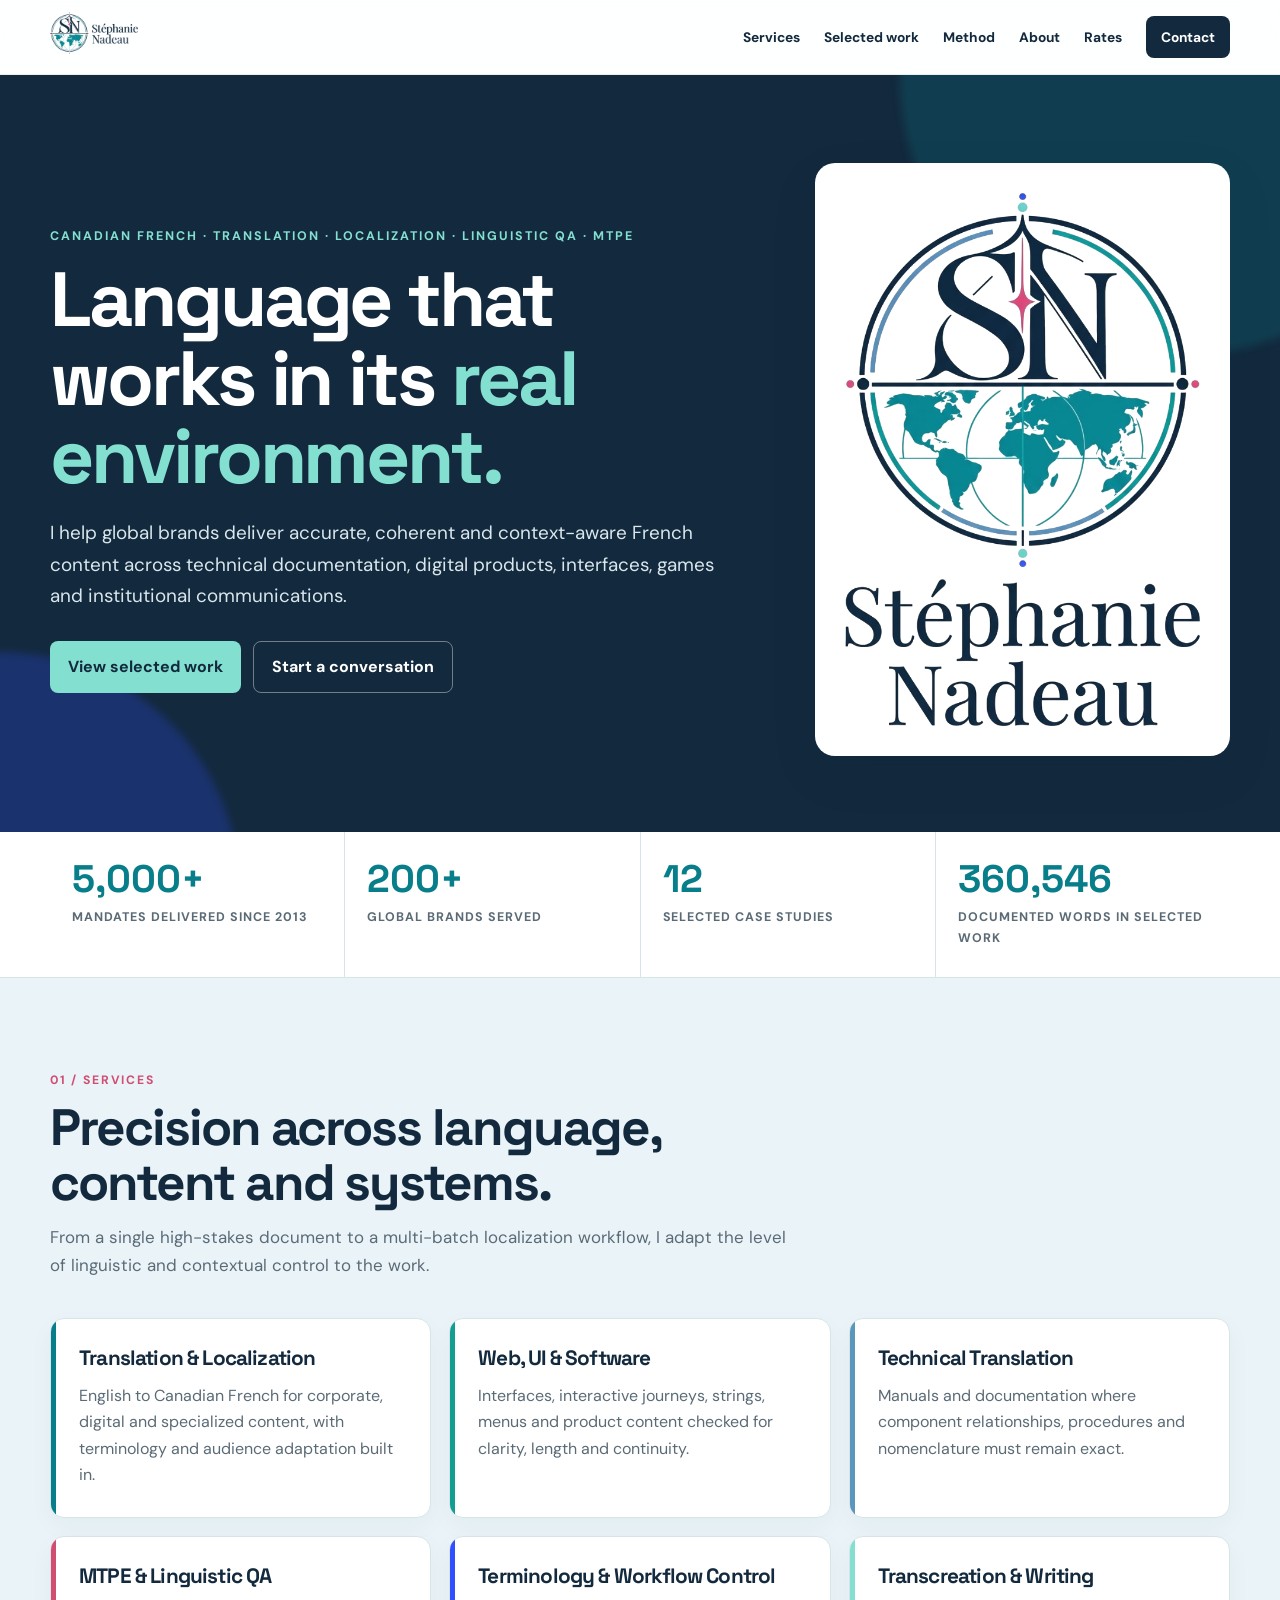
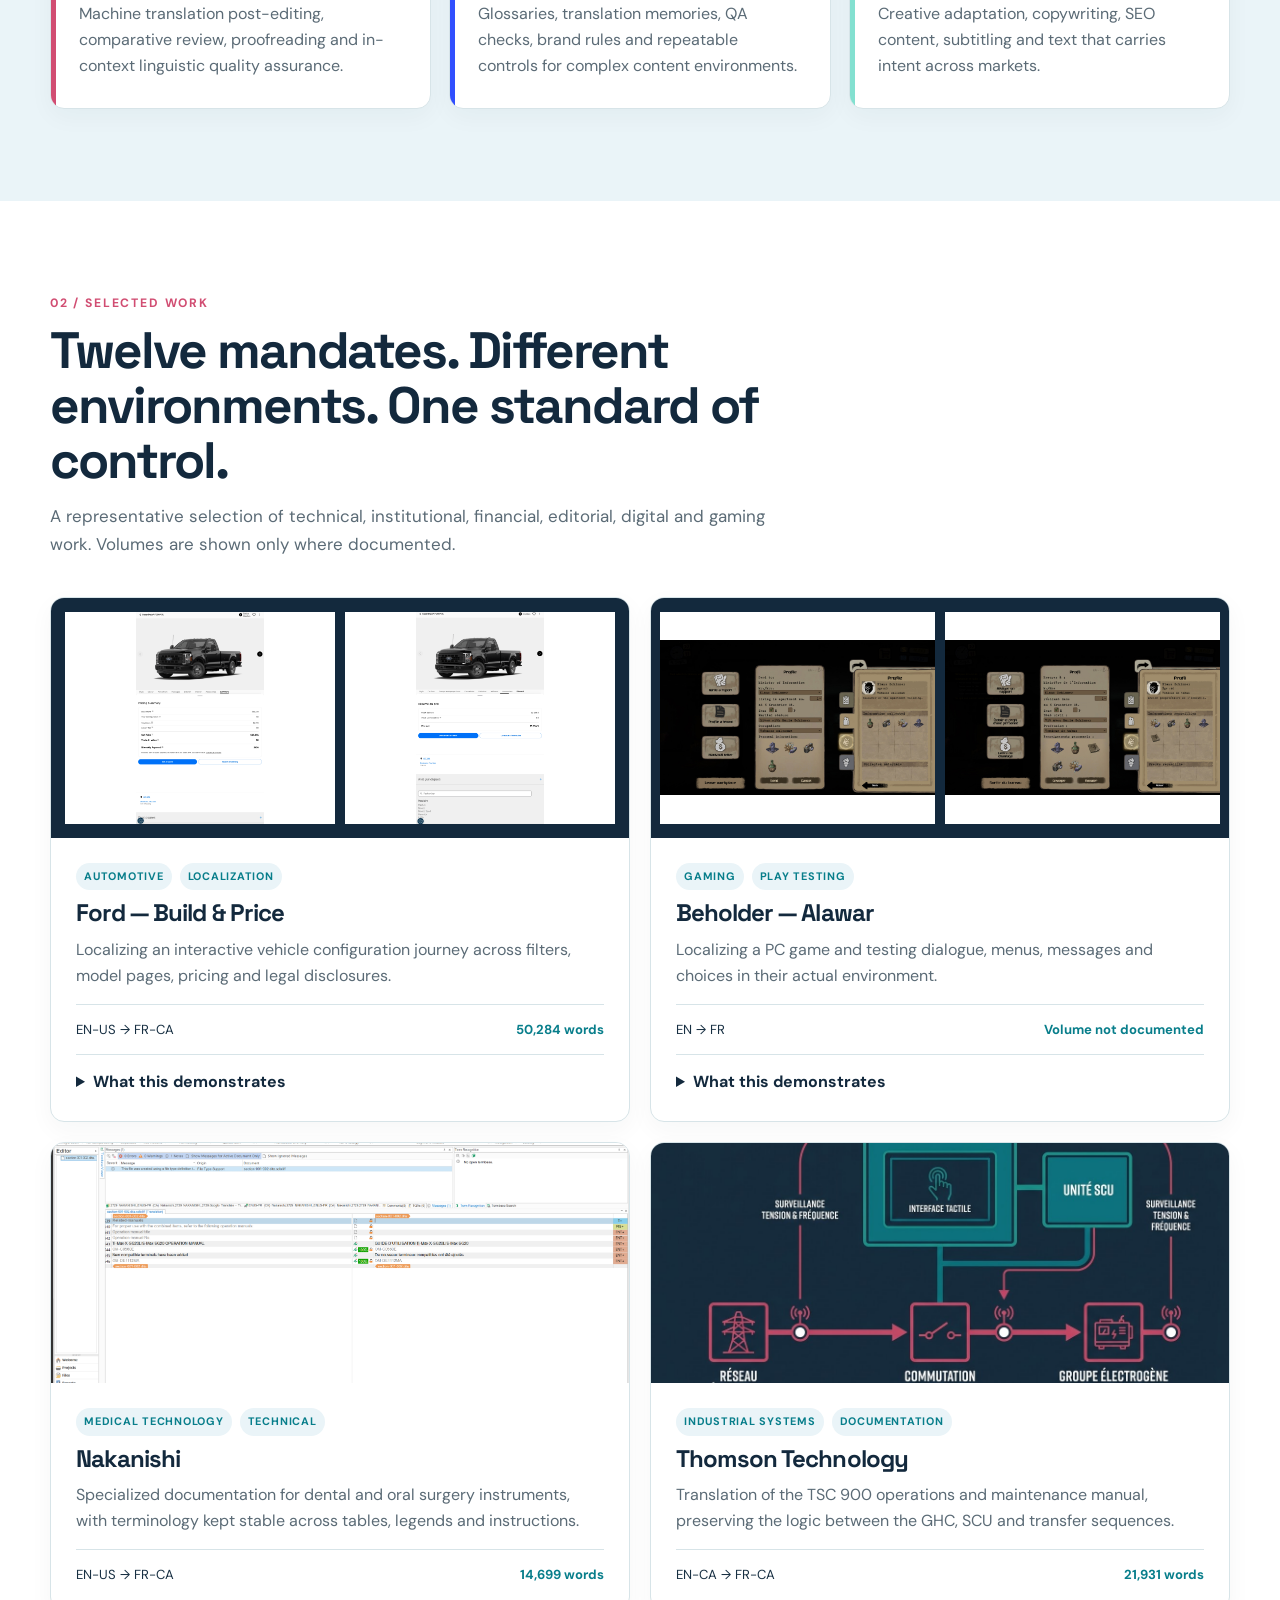
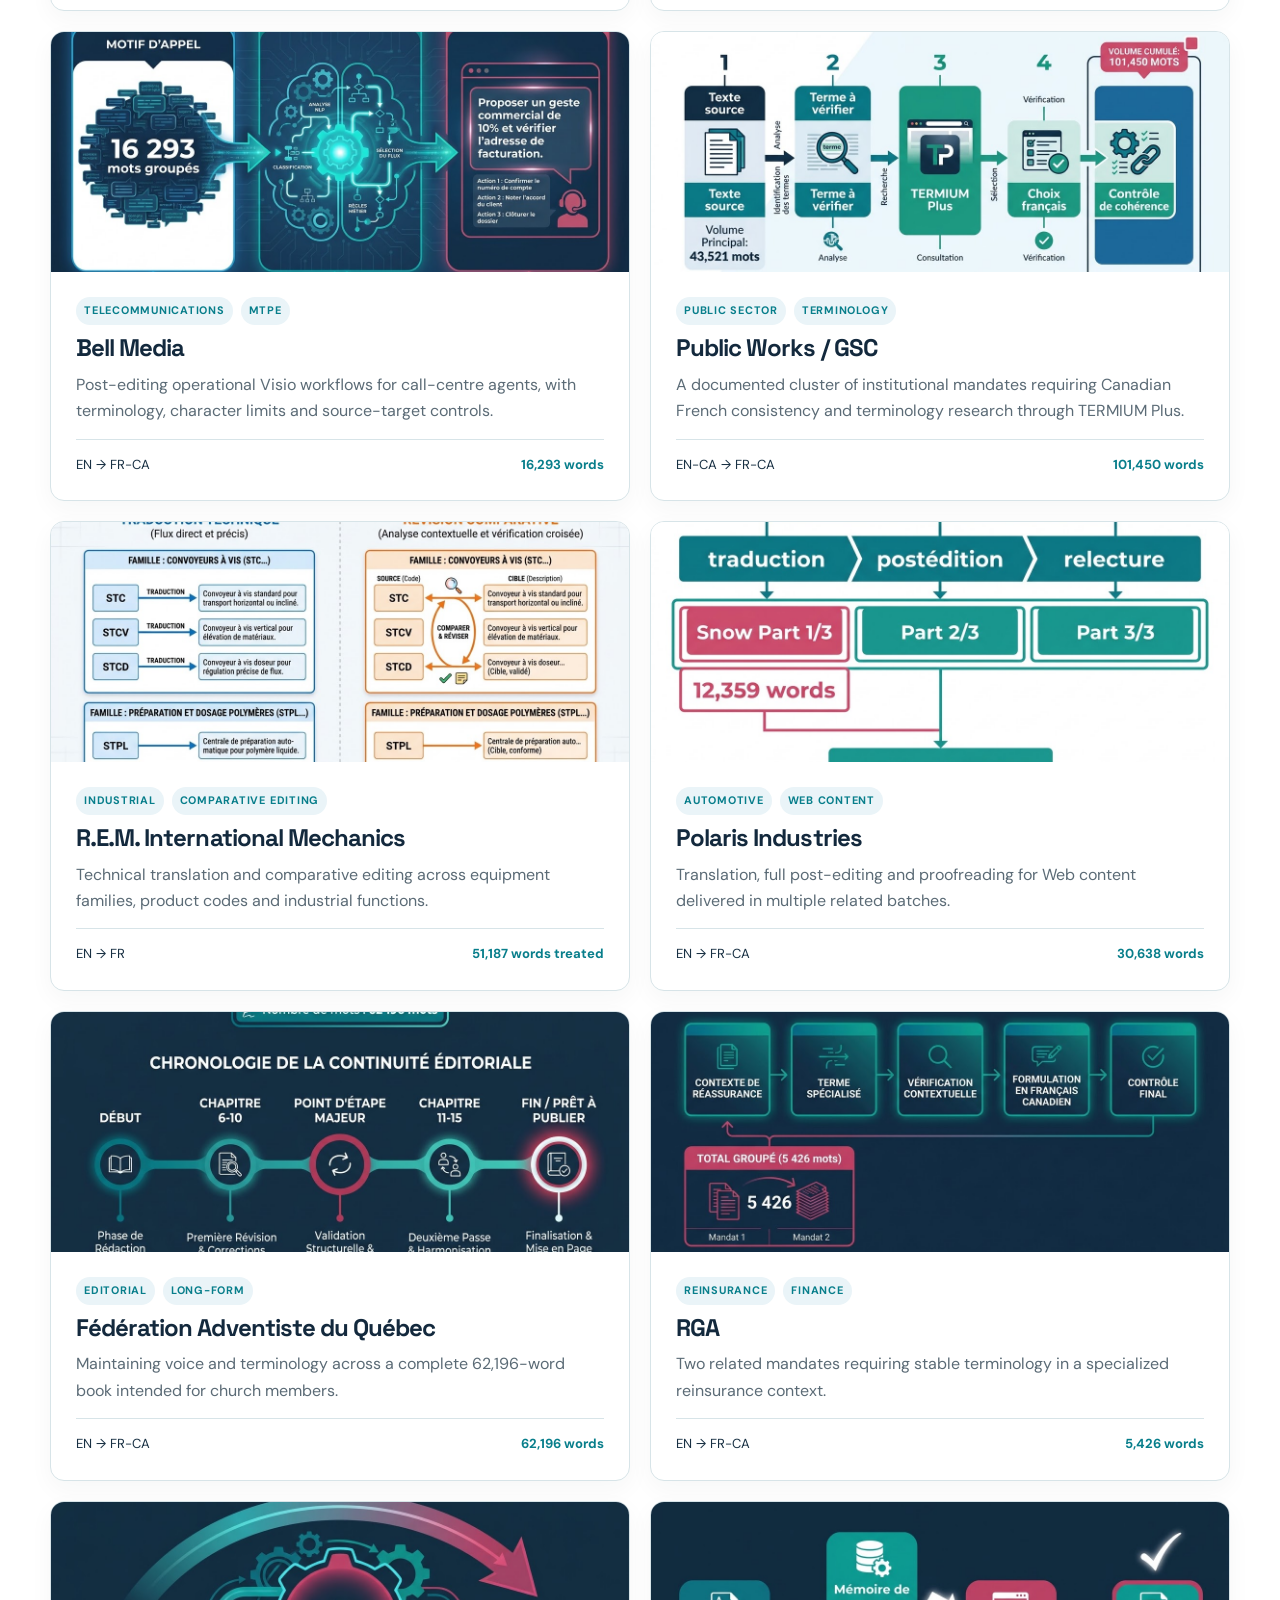
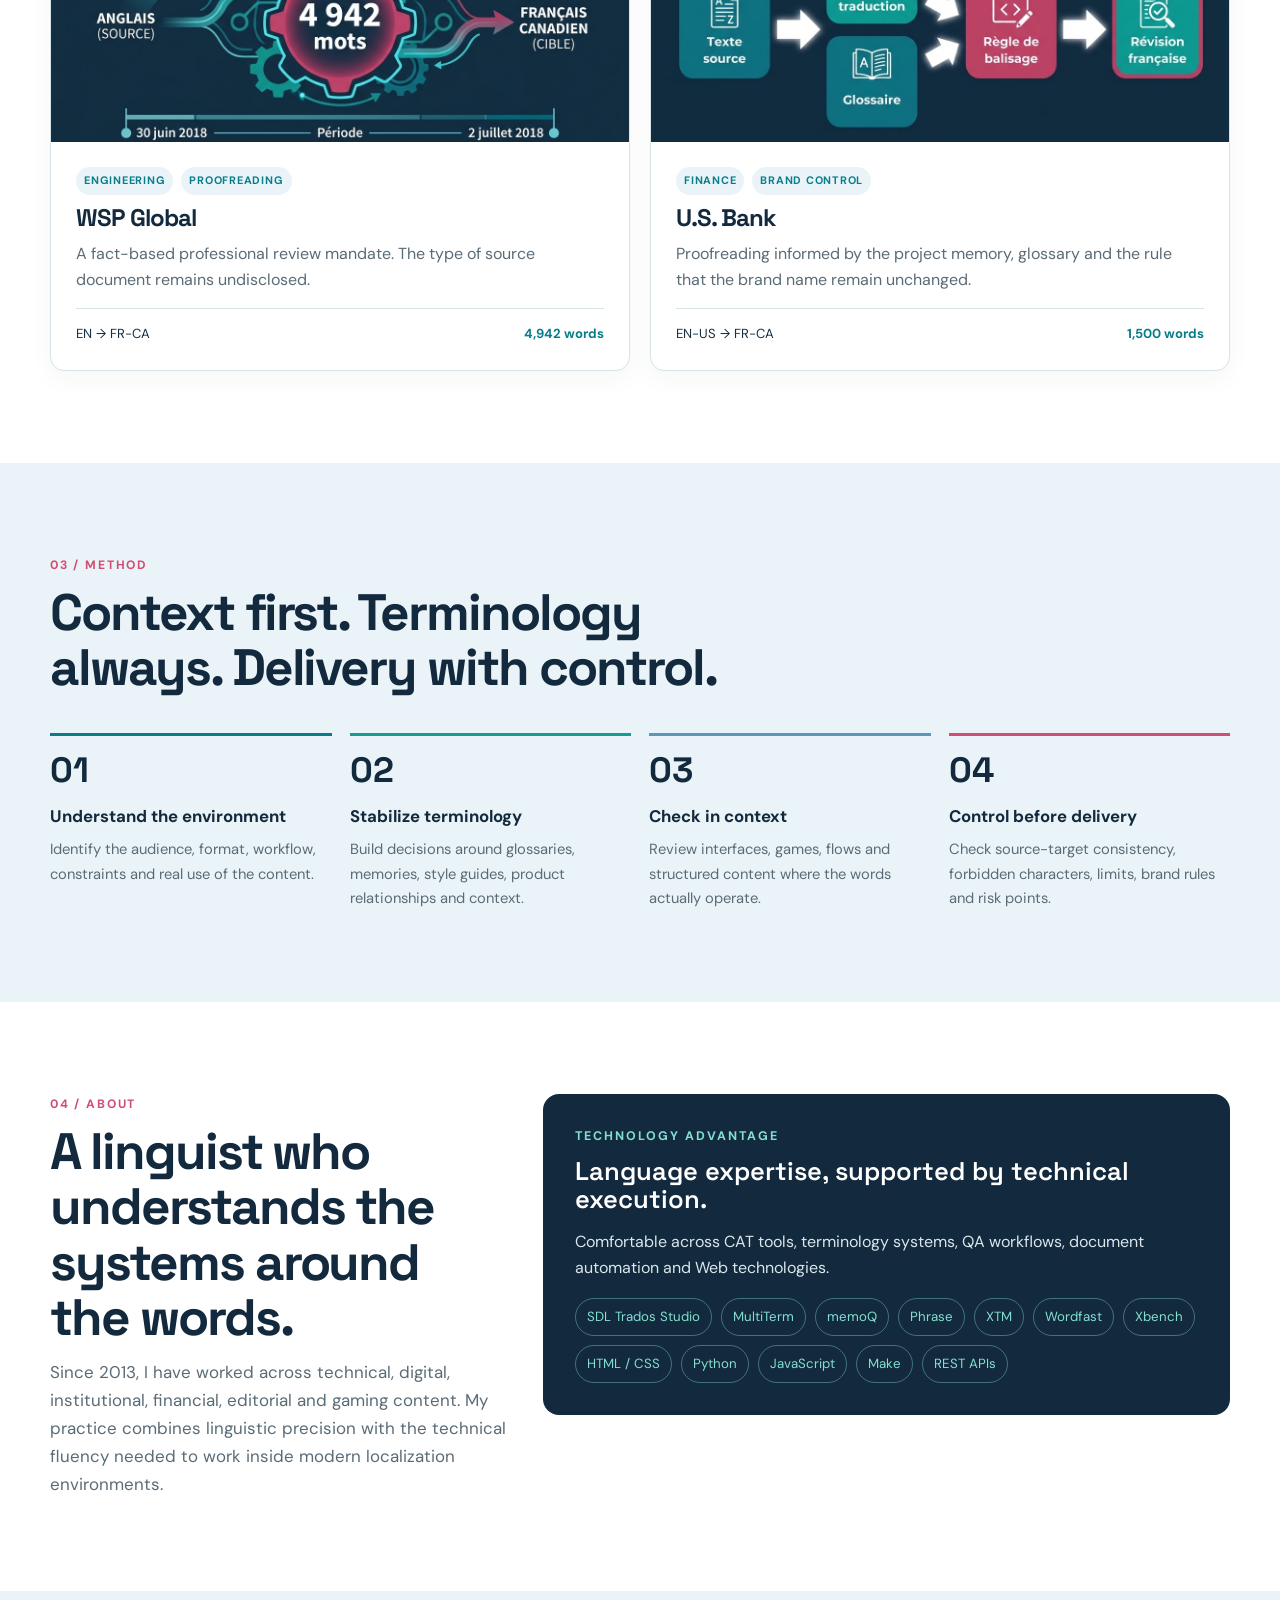
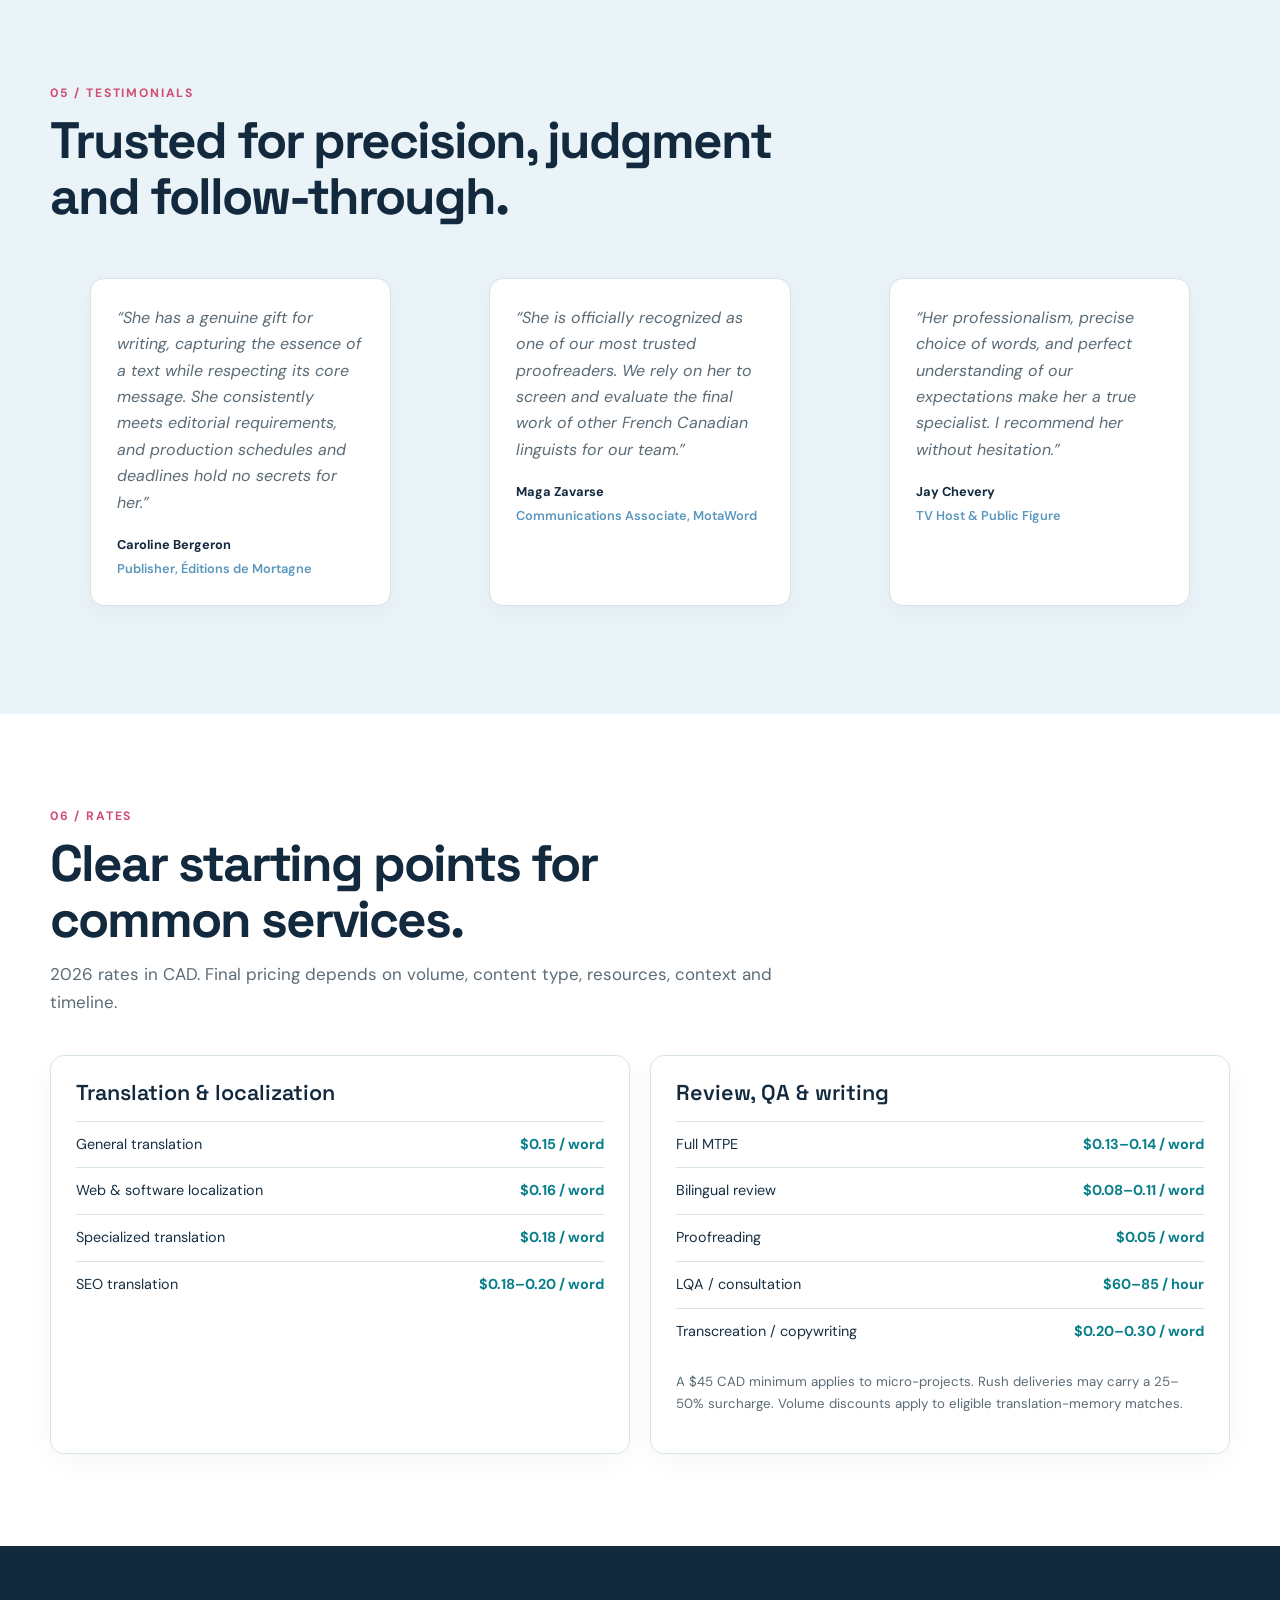
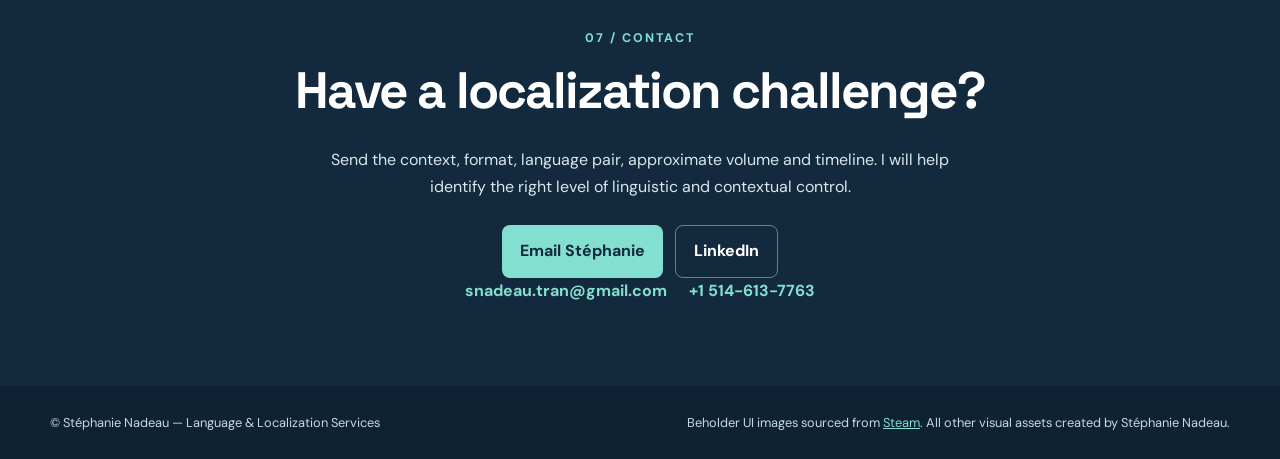
==== index.html @ 49bde124 "Build English static portfolio website" ====
<!doctype html>
<html lang="en">
<head>
<meta charset="utf-8"><meta name="viewport" content="width=device-width, initial-scale=1">
<meta name="description" content="Stéphanie Nadeau — Bilingual Linguist and Localization Specialist. Canadian French translation, localization, linguistic QA, MTPE and technical language services.">
<meta property="og:title" content="Stéphanie Nadeau | Linguist & Localization Specialist"><meta property="og:description" content="Canadian French translation, localization, linguistic QA and language technologies."><meta property="og:type" content="website">
<title>Stéphanie Nadeau | Linguist & Localization Specialist</title><link rel="icon" type="image/png" href="assets/logo/symbol.png"><link rel="stylesheet" href="css/styles.css">
</head>
<body><a class="skip" href="#main">Skip to content</a>
<header class="site-nav"><div class="wrap nav-inner"><a href="#top" aria-label="Stéphanie Nadeau home"><img class="nav-logo" src="assets/logo/logo-horizontal.png" alt="Stéphanie Nadeau — Bilingual Linguist and Localization Specialist"></a><button class="menu" aria-label="Open navigation" aria-expanded="false">☰</button><nav class="nav-links" aria-label="Main navigation"><a href="#services">Services</a><a href="#work">Selected work</a><a href="#method">Method</a><a href="#about">About</a><a href="#rates">Rates</a><a class="nav-cta" href="#contact">Contact</a></nav></div></header>
<main id="main">
<section id="top" class="hero"><div class="wrap hero-grid"><div><div class="eyebrow">Canadian French · Translation · Localization · Linguistic QA · MTPE</div><h1>Language that works in its <span>real environment.</span></h1><p class="hero-lede">I help global brands deliver accurate, coherent and context-aware French content across technical documentation, digital products, interfaces, games and institutional communications.</p><div class="hero-actions"><a class="button primary" href="#work">View selected work</a><a class="button secondary" href="mailto:snadeau.tran@gmail.com?subject=Localization%20inquiry">Start a conversation</a></div></div><div class="hero-mark"><img src="assets/logo/logo-vertical.png" alt="Stéphanie Nadeau logo"></div></div></section>
<section class="stats" aria-label="Career highlights"><div class="wrap stat-grid"><div class="stat"><strong>5,000+</strong><span>Mandates delivered since 2013</span></div><div class="stat"><strong>200+</strong><span>Global brands served</span></div><div class="stat"><strong>12</strong><span>Selected case studies</span></div><div class="stat"><strong>360,546</strong><span>Documented words in selected work</span></div></div></section>
<section id="services" class="section"><div class="wrap"><div class="section-head"><div class="section-kicker">01 / Services</div><h2>Precision across language, content and systems.</h2><p class="section-intro">From a single high-stakes document to a multi-batch localization workflow, I adapt the level of linguistic and contextual control to the work.</p></div><div class="services"><article class="card"><h3>Translation & Localization</h3><p>English to Canadian French for corporate, digital and specialized content, with terminology and audience adaptation built in.</p></article><article class="card"><h3>Web, UI & Software</h3><p>Interfaces, interactive journeys, strings, menus and product content checked for clarity, length and continuity.</p></article><article class="card"><h3>Technical Translation</h3><p>Manuals and documentation where component relationships, procedures and nomenclature must remain exact.</p></article><article class="card"><h3>MTPE & Linguistic QA</h3><p>Machine translation post-editing, comparative review, proofreading and in-context linguistic quality assurance.</p></article><article class="card"><h3>Terminology & Workflow Control</h3><p>Glossaries, translation memories, QA checks, brand rules and repeatable controls for complex content environments.</p></article><article class="card"><h3>Transcreation & Writing</h3><p>Creative adaptation, copywriting, SEO content, subtitling and text that carries intent across markets.</p></article></div></div></section>
<section id="work" class="section alt"><div class="wrap"><div class="section-head"><div class="section-kicker">02 / Selected work</div><h2>Twelve mandates. Different environments. One standard of control.</h2><p class="section-intro">A representative selection of technical, institutional, financial, editorial, digital and gaming work. Volumes are shown only where documented.</p></div><div class="case-grid">
<article class="case"><div class="case-media duo"><img src="assets/images/Ford_EN.png" alt="Ford Build and Price interface in English"><img src="assets/images/Ford_FR.png" alt="Ford Build and Price interface in Canadian French"></div><div class="case-body"><div class="case-meta"><span class="tag">Automotive</span><span class="tag">Localization</span></div><h3>Ford — Build & Price</h3><p>Localizing an interactive vehicle configuration journey across filters, model pages, pricing and legal disclosures.</p><div class="case-data"><span>EN-US → FR-CA</span><strong>50,284 words</strong></div><details class="case-details"><summary>What this demonstrates</summary><p>Coordinated terminology and continuity across multiple interface states and batches.</p></details></div></article>
<article class="case"><div class="case-media duo"><img src="assets/images/Beholder_EN.jpg" alt="Beholder game interface in English"><img src="assets/images/Beholder_FR.jpg" alt="Beholder game interface in French"></div><div class="case-body"><div class="case-meta"><span class="tag">Gaming</span><span class="tag">Play testing</span></div><h3>Beholder — Alawar</h3><p>Localizing a PC game and testing dialogue, menus, messages and choices in their actual environment.</p><div class="case-data"><span>EN → FR</span><strong>Volume not documented</strong></div><details class="case-details"><summary>What this demonstrates</summary><p>Contextual checks reveal issues that isolated strings cannot: truncation, tone, flow and coherence.</p></details></div></article>
<article class="case"><div class="case-media"><img src="assets/images/Nakanishi.png" alt="Nakanishi technical translation project visual"></div><div class="case-body"><div class="case-meta"><span class="tag">Medical technology</span><span class="tag">Technical</span></div><h3>Nakanishi</h3><p>Specialized documentation for dental and oral surgery instruments, with terminology kept stable across tables, legends and instructions.</p><div class="case-data"><span>EN-US → FR-CA</span><strong>14,699 words</strong></div></div></article>
<article class="case"><div class="case-media"><img src="assets/images/Thompson.jpg" alt="Thomson Technology project visual"></div><div class="case-body"><div class="case-meta"><span class="tag">Industrial systems</span><span class="tag">Documentation</span></div><h3>Thomson Technology</h3><p>Translation of the TSC 900 operations and maintenance manual, preserving the logic between the GHC, SCU and transfer sequences.</p><div class="case-data"><span>EN-CA → FR-CA</span><strong>21,931 words</strong></div></div></article>
<article class="case"><div class="case-media"><img src="assets/images/Bell.jpg" alt="Bell Media operational workflow project visual"></div><div class="case-body"><div class="case-meta"><span class="tag">Telecommunications</span><span class="tag">MTPE</span></div><h3>Bell Media</h3><p>Post-editing operational Visio workflows for call-centre agents, with terminology, character limits and source-target controls.</p><div class="case-data"><span>EN → FR-CA</span><strong>16,293 words</strong></div></div></article>
<article class="case"><div class="case-media"><img src="assets/images/PublicWorks.jpg" alt="Public Works and GSC terminology project visual"></div><div class="case-body"><div class="case-meta"><span class="tag">Public sector</span><span class="tag">Terminology</span></div><h3>Public Works / GSC</h3><p>A documented cluster of institutional mandates requiring Canadian French consistency and terminology research through TERMIUM Plus.</p><div class="case-data"><span>EN-CA → FR-CA</span><strong>101,450 words</strong></div></div></article>
<article class="case"><div class="case-media"><img src="assets/images/REM.jpg" alt="R.E.M. International Mechanics project visual"></div><div class="case-body"><div class="case-meta"><span class="tag">Industrial</span><span class="tag">Comparative editing</span></div><h3>R.E.M. International Mechanics</h3><p>Technical translation and comparative editing across equipment families, product codes and industrial functions.</p><div class="case-data"><span>EN → FR</span><strong>51,187 words treated</strong></div></div></article>
<article class="case"><div class="case-media"><img src="assets/images/Polaris.jpg" alt="Polaris Industries project visual"></div><div class="case-body"><div class="case-meta"><span class="tag">Automotive</span><span class="tag">Web content</span></div><h3>Polaris Industries</h3><p>Translation, full post-editing and proofreading for Web content delivered in multiple related batches.</p><div class="case-data"><span>EN → FR-CA</span><strong>30,638 words</strong></div></div></article>
<article class="case"><div class="case-media"><img src="assets/images/Adventiste.jpg" alt="Fédération Adventiste du Québec project visual"></div><div class="case-body"><div class="case-meta"><span class="tag">Editorial</span><span class="tag">Long-form</span></div><h3>Fédération Adventiste du Québec</h3><p>Maintaining voice and terminology across a complete 62,196-word book intended for church members.</p><div class="case-data"><span>EN → FR-CA</span><strong>62,196 words</strong></div></div></article>
<article class="case"><div class="case-media"><img src="assets/images/RGA.jpg" alt="RGA reinsurance project visual"></div><div class="case-body"><div class="case-meta"><span class="tag">Reinsurance</span><span class="tag">Finance</span></div><h3>RGA</h3><p>Two related mandates requiring stable terminology in a specialized reinsurance context.</p><div class="case-data"><span>EN → FR-CA</span><strong>5,426 words</strong></div></div></article>
<article class="case"><div class="case-media"><img src="assets/images/WSP.jpg" alt="WSP Global project visual"></div><div class="case-body"><div class="case-meta"><span class="tag">Engineering</span><span class="tag">Proofreading</span></div><h3>WSP Global</h3><p>A fact-based professional review mandate. The type of source document remains undisclosed.</p><div class="case-data"><span>EN → FR-CA</span><strong>4,942 words</strong></div></div></article>
<article class="case"><div class="case-media"><img src="assets/images/USBank.jpg" alt="U.S. Bank proofreading task visual"></div><div class="case-body"><div class="case-meta"><span class="tag">Finance</span><span class="tag">Brand control</span></div><h3>U.S. Bank</h3><p>Proofreading informed by the project memory, glossary and the rule that the brand name remain unchanged.</p><div class="case-data"><span>EN-US → FR-CA</span><strong>1,500 words</strong></div></div></article>
</div></div></section>
<section id="method" class="section"><div class="wrap"><div class="section-head"><div class="section-kicker">03 / Method</div><h2>Context first. Terminology always. Delivery with control.</h2></div><div class="method-grid"><div class="method-step"><b>01</b><h3>Understand the environment</h3><p>Identify the audience, format, workflow, constraints and real use of the content.</p></div><div class="method-step"><b>02</b><h3>Stabilize terminology</h3><p>Build decisions around glossaries, memories, style guides, product relationships and context.</p></div><div class="method-step"><b>03</b><h3>Check in context</h3><p>Review interfaces, games, flows and structured content where the words actually operate.</p></div><div class="method-step"><b>04</b><h3>Control before delivery</h3><p>Check source-target consistency, forbidden characters, limits, brand rules and risk points.</p></div></div></div></section>
<section id="about" class="section alt"><div class="wrap tech-layout"><div><div class="section-kicker">04 / About</div><h2>A linguist who understands the systems around the words.</h2><p class="section-intro">Since 2013, I have worked across technical, digital, institutional, financial, editorial and gaming content. My practice combines linguistic precision with the technical fluency needed to work inside modern localization environments.</p></div><div class="tech-panel"><div class="eyebrow">Technology advantage</div><h3>Language expertise, supported by technical execution.</h3><p>Comfortable across CAT tools, terminology systems, QA workflows, document automation and Web technologies.</p><div class="tech-list"><span>SDL Trados Studio</span><span>MultiTerm</span><span>memoQ</span><span>Phrase</span><span>XTM</span><span>Wordfast</span><span>Xbench</span><span>HTML / CSS</span><span>Python</span><span>JavaScript</span><span>Make</span><span>REST APIs</span></div></div></div></section>
<section class="section"><div class="wrap"><div class="section-head"><div class="section-kicker">05 / Testimonials</div><h2>Trusted for precision, judgment and follow-through.</h2></div><div class="quotes"><blockquote class="quote"><p>“She has a genuine gift for writing, capturing the essence of a text while respecting its core message. She consistently meets editorial requirements, and production schedules and deadlines hold no secrets for her.”</p><footer>Caroline Bergeron<span>Publisher, Éditions de Mortagne</span></footer></blockquote><blockquote class="quote"><p>“She is officially recognized as one of our most trusted proofreaders. We rely on her to screen and evaluate the final work of other French Canadian linguists for our team.”</p><footer>Maga Zavarse<span>Communications Associate, MotaWord</span></footer></blockquote><blockquote class="quote"><p>“Her professionalism, precise choice of words, and perfect understanding of our expectations make her a true specialist. I recommend her without hesitation.”</p><footer>Jay Chevery<span>TV Host & Public Figure</span></footer></blockquote></div></div></section>
<section id="rates" class="section alt"><div class="wrap"><div class="section-head"><div class="section-kicker">06 / Rates</div><h2>Clear starting points for common services.</h2><p class="section-intro">2026 rates in CAD. Final pricing depends on volume, content type, resources, context and timeline.</p></div><div class="rate-layout"><div class="rate-card"><h3>Translation & localization</h3><div class="rate-row"><span>General translation</span><strong>$0.15 / word</strong></div><div class="rate-row"><span>Web & software localization</span><strong>$0.16 / word</strong></div><div class="rate-row"><span>Specialized translation</span><strong>$0.18 / word</strong></div><div class="rate-row"><span>SEO translation</span><strong>$0.18–0.20 / word</strong></div></div><div class="rate-card"><h3>Review, QA & writing</h3><div class="rate-row"><span>Full MTPE</span><strong>$0.13–0.14 / word</strong></div><div class="rate-row"><span>Bilingual review</span><strong>$0.08–0.11 / word</strong></div><div class="rate-row"><span>Proofreading</span><strong>$0.05 / word</strong></div><div class="rate-row"><span>LQA / consultation</span><strong>$60–85 / hour</strong></div><div class="rate-row"><span>Transcreation / copywriting</span><strong>$0.20–0.30 / word</strong></div><p class="fine-print">A $45 CAD minimum applies to micro-projects. Rush deliveries may carry a 25–50% surcharge. Volume discounts apply to eligible translation-memory matches.</p></div></div></div></section>
<section id="contact" class="closing"><div class="wrap"><div class="eyebrow">07 / Contact</div><h2>Have a localization challenge?</h2><p>Send the context, format, language pair, approximate volume and timeline. I will help identify the right level of linguistic and contextual control.</p><div class="hero-actions" style="justify-content:center"><a class="button primary" href="mailto:snadeau.tran@gmail.com?subject=Localization%20inquiry">Email Stéphanie</a><a class="button secondary" href="https://www.linkedin.com/in/s-nadeau" target="_blank" rel="noopener">LinkedIn</a></div><div class="contact-line"><span>snadeau.tran@gmail.com</span><span>+1 514-613-7763</span></div></div></section>
</main><footer class="footer"><div class="wrap footer-inner"><span>© Stéphanie Nadeau — Language & Localization Services</span><span>Beholder UI images sourced from <a href="https://store.steampowered.com/app/475550/Beholder/" target="_blank" rel="noopener">Steam</a>. All other visual assets created by Stéphanie Nadeau.</span></div></footer><script src="js/site.js"></script></body></html>
---- css/styles.css ----
@import url('https://fonts.googleapis.com/css2?family=DM+Sans:wght@400;500;600;700&family=Space+Grotesk:wght@500;600;700&display=swap');
:root{--navy:#13293d;--teal:#087e8b;--turq:#149e92;--foam:#83e0d0;--mist:#eaf4f8;--sky:#5b96bd;--pink:#d14d72;--blue:#304ffe;--ink:#183043;--muted:#5b6b76;--white:#fff;--line:#d7e4e8;--shadow:0 18px 50px rgba(19,41,61,.08)}
*{box-sizing:border-box}html{scroll-behavior:smooth}body{margin:0;color:var(--ink);background:var(--mist);font:16px/1.65 'DM Sans',system-ui,sans-serif;-webkit-font-smoothing:antialiased}a{color:inherit}.wrap{width:min(1180px,calc(100% - 40px));margin:auto}.skip{position:absolute;left:-9999px}.skip:focus{left:16px;top:16px;z-index:100;background:#fff;padding:10px 14px}.site-nav{position:sticky;top:0;z-index:20;background:rgba(255,255,255,.92);backdrop-filter:blur(14px);border-bottom:1px solid rgba(19,41,61,.08)}.nav-inner{height:74px;display:flex;align-items:center;justify-content:space-between;gap:24px}.nav-logo{height:42px;width:auto}.nav-links{display:flex;gap:24px;align-items:center;font-size:.86rem;font-weight:700;color:var(--navy)}.nav-links a{text-decoration:none}.nav-links a:hover,.nav-links a:focus{color:var(--teal)}.nav-cta{background:var(--navy);color:#fff!important;padding:10px 15px;border-radius:8px}.menu{display:none;background:none;border:0;color:var(--navy);font-size:1.5rem}.hero{background:var(--navy);color:#fff;padding:88px 0 76px;position:relative;overflow:hidden}.hero:before,.hero:after{content:"";position:absolute;border-radius:50%;filter:blur(4px);opacity:.25}.hero:before{width:560px;height:560px;right:-180px;top:-280px;background:var(--teal)}.hero:after{width:480px;height:480px;left:-240px;bottom:-300px;background:var(--blue)}.hero-grid{position:relative;z-index:1;display:grid;grid-template-columns:1.25fr .75fr;gap:72px;align-items:center}.eyebrow{color:var(--foam);font-size:.78rem;font-weight:700;letter-spacing:.16em;text-transform:uppercase}.hero h1,.section h2,.card h3,.case h3,.closing h2{font-family:'Space Grotesk',sans-serif;letter-spacing:-.04em}.hero h1{font-size:clamp(2.8rem,6vw,5.8rem);line-height:1.02;margin:14px 0 22px}.hero h1 span{color:var(--foam)}.hero-lede{font-size:1.18rem;max-width:680px;color:#d9e7ed;margin:0 0 30px}.hero-actions{display:flex;gap:12px;flex-wrap:wrap}.button{display:inline-flex;align-items:center;justify-content:center;text-decoration:none;border-radius:8px;padding:12px 18px;font-weight:700;transition:.2s ease}.button.primary{background:var(--foam);color:var(--navy)}.button.secondary{border:1px solid rgba(255,255,255,.4);color:#fff}.button:hover,.button:focus{transform:translateY(-2px);filter:brightness(1.04)}.hero-mark{background:#fff;border-radius:20px;padding:30px;display:flex;align-items:center;justify-content:center;box-shadow:var(--shadow)}.hero-mark img{width:100%;max-width:360px;height:auto}.stats{background:#fff;border-bottom:1px solid var(--line)}.stat-grid{display:grid;grid-template-columns:repeat(4,1fr);gap:1px;background:var(--line)}.stat{background:#fff;padding:28px 22px}.stat strong{display:block;color:var(--teal);font:700 clamp(1.7rem,3vw,2.45rem)/1 'Space Grotesk',sans-serif}.stat span{display:block;margin-top:9px;color:var(--muted);font-size:.78rem;font-weight:700;text-transform:uppercase;letter-spacing:.08em}.section{padding:92px 0}.section.alt{background:#fff}.section-head{max-width:740px;margin-bottom:38px}.section-kicker{color:var(--pink);font-size:.76rem;font-weight:700;letter-spacing:.15em;text-transform:uppercase}.section h2{font-size:clamp(2rem,4vw,3.4rem);line-height:1.08;color:var(--navy);margin:10px 0 14px}.section-intro{font-size:1.06rem;color:var(--muted);margin:0}.services{display:grid;grid-template-columns:repeat(3,1fr);gap:18px}.card,.case,.quote,.rate-card{background:#fff;border:1px solid var(--line);border-radius:14px;box-shadow:0 8px 24px rgba(19,41,61,.04)}.card{padding:28px;position:relative;overflow:hidden}.card:before{content:"";position:absolute;inset:0 auto 0 0;width:5px;background:var(--teal)}.card:nth-child(2):before{background:var(--turq)}.card:nth-child(3):before{background:var(--sky)}.card:nth-child(4):before{background:var(--pink)}.card:nth-child(5):before{background:var(--blue)}.card:nth-child(6):before{background:var(--foam)}.card h3{font-size:1.3rem;line-height:1.15;color:var(--navy);margin:0 0 12px}.card p{color:var(--muted);margin:0}.case-grid{display:grid;grid-template-columns:repeat(2,1fr);gap:20px}.case{overflow:hidden}.case-media{height:240px;background:var(--navy);display:flex;align-items:center;justify-content:center;overflow:hidden}.case-media img{width:100%;height:100%;object-fit:cover}.case-media.duo{gap:10px;padding:14px}.case-media.duo img{width:50%;height:100%;object-fit:contain;background:#fff}.case-body{padding:25px}.case-meta{display:flex;gap:8px;flex-wrap:wrap;margin-bottom:10px}.tag{font-size:.68rem;font-weight:700;letter-spacing:.07em;text-transform:uppercase;padding:5px 8px;border-radius:999px;background:var(--mist);color:var(--teal)}.case h3{font-size:1.5rem;line-height:1.1;margin:0 0 10px;color:var(--navy)}.case p{color:var(--muted);margin:0 0 14px}.case-data{display:flex;justify-content:space-between;gap:15px;border-top:1px solid var(--line);padding-top:14px;font-size:.82rem}.case-data strong{color:var(--teal)}.case-details{margin-top:14px;border-top:1px solid var(--line);padding-top:14px}.case-details summary{cursor:pointer;font-weight:700;color:var(--navy)}.case-details p{font-size:.9rem;margin-top:10px}.method-grid{display:grid;grid-template-columns:repeat(4,1fr);gap:18px}.method-step{border-top:3px solid var(--teal);padding-top:16px}.method-step:nth-child(2){border-color:var(--turq)}.method-step:nth-child(3){border-color:var(--sky)}.method-step:nth-child(4){border-color:var(--pink)}.method-step b{font:700 2.2rem/1 'Space Grotesk',sans-serif;color:var(--navy)}.method-step h3{color:var(--navy);font-size:1.05rem;margin:12px 0 7px}.method-step p{color:var(--muted);font-size:.92rem;margin:0}.tech-layout{display:grid;grid-template-columns:.8fr 1.2fr;gap:35px;align-items:start}.tech-panel{background:var(--navy);color:#fff;border-radius:16px;padding:32px}.tech-panel h3{font:600 1.6rem/1.1 'Space Grotesk',sans-serif;margin:10px 0}.tech-panel p{color:#d9e7ed}.tech-list{display:flex;flex-wrap:wrap;gap:9px}.tech-list span{border:1px solid rgba(131,224,208,.4);color:var(--foam);border-radius:999px;padding:7px 11px;font-size:.83rem}.quotes{display:grid;grid-template-columns:repeat(3,1fr);gap:18px}.quote{padding:26px}.quote p{font-size:1rem;font-style:italic;color:var(--muted);margin:0 0 18px}.quote footer{font-size:.8rem;font-weight:700;color:var(--navy)}.quote footer span{display:block;color:var(--sky);font-weight:600;margin-top:3px}.rate-layout{display:grid;grid-template-columns:1fr 1fr;gap:20px}.rate-card{padding:25px}.rate-card h3{font:600 1.35rem/1.1 'Space Grotesk',sans-serif;color:var(--navy);margin:0 0 16px}.rate-row{display:flex;justify-content:space-between;gap:20px;border-top:1px solid var(--line);padding:11px 0;font-size:.9rem}.rate-row strong{color:var(--teal);white-space:nowrap}.fine-print{color:var(--muted);font-size:.83rem;margin-top:17px}.closing{padding:82px 0;background:var(--navy);color:#fff;text-align:center}.closing h2{font-size:clamp(2rem,4vw,3.6rem);margin:0 auto 14px}.closing p{color:#d9e7ed;max-width:620px;margin:0 auto 25px}.contact-line{display:flex;justify-content:center;gap:22px;flex-wrap:wrap;color:var(--foam);font-weight:700}.footer{background:#0d2334;color:#c7d9df;padding:26px 0;font-size:.8rem}.footer-inner{display:flex;justify-content:space-between;gap:20px;flex-wrap:wrap}.footer a{color:var(--foam)}
@media(max-width:900px){.hero-grid,.tech-layout{grid-template-columns:1fr}.hero-mark{max-width:460px}.services{grid-template-columns:repeat(2,1fr)}.method-grid{grid-template-columns:repeat(2,1fr)}.quotes{grid-template-columns:1fr}.nav-links{gap:13px;font-size:.76rem}}
@media(max-width:650px){.wrap{width:min(100% - 28px,1180px)}.nav-inner{height:66px}.nav-logo{max-width:190px;height:auto}.menu{display:block}.nav-links{display:none;position:absolute;top:65px;left:0;right:0;background:#fff;padding:15px 20px;flex-direction:column;align-items:stretch;border-bottom:1px solid var(--line)}.nav-links.open{display:flex}.nav-links a{padding:8px}.nav-cta{text-align:center}.hero{padding:65px 0 58px}.hero-grid{gap:34px}.hero h1{font-size:3rem}.hero-lede{font-size:1.04rem}.stat-grid{grid-template-columns:repeat(2,1fr)}.stat{padding:22px 15px}.section{padding:65px 0}.services,.case-grid,.rate-layout{grid-template-columns:1fr}.method-grid{grid-template-columns:1fr 1fr}.case-media{height:205px}.footer-inner{display:block}.footer-inner>*{margin:5px 0}}
@media(prefers-reduced-motion:reduce){html{scroll-behavior:auto}.button{transition:none}.button:hover,.button:focus{transform:none}}
:focus-visible{outline:3px solid var(--pink);outline-offset:3px}
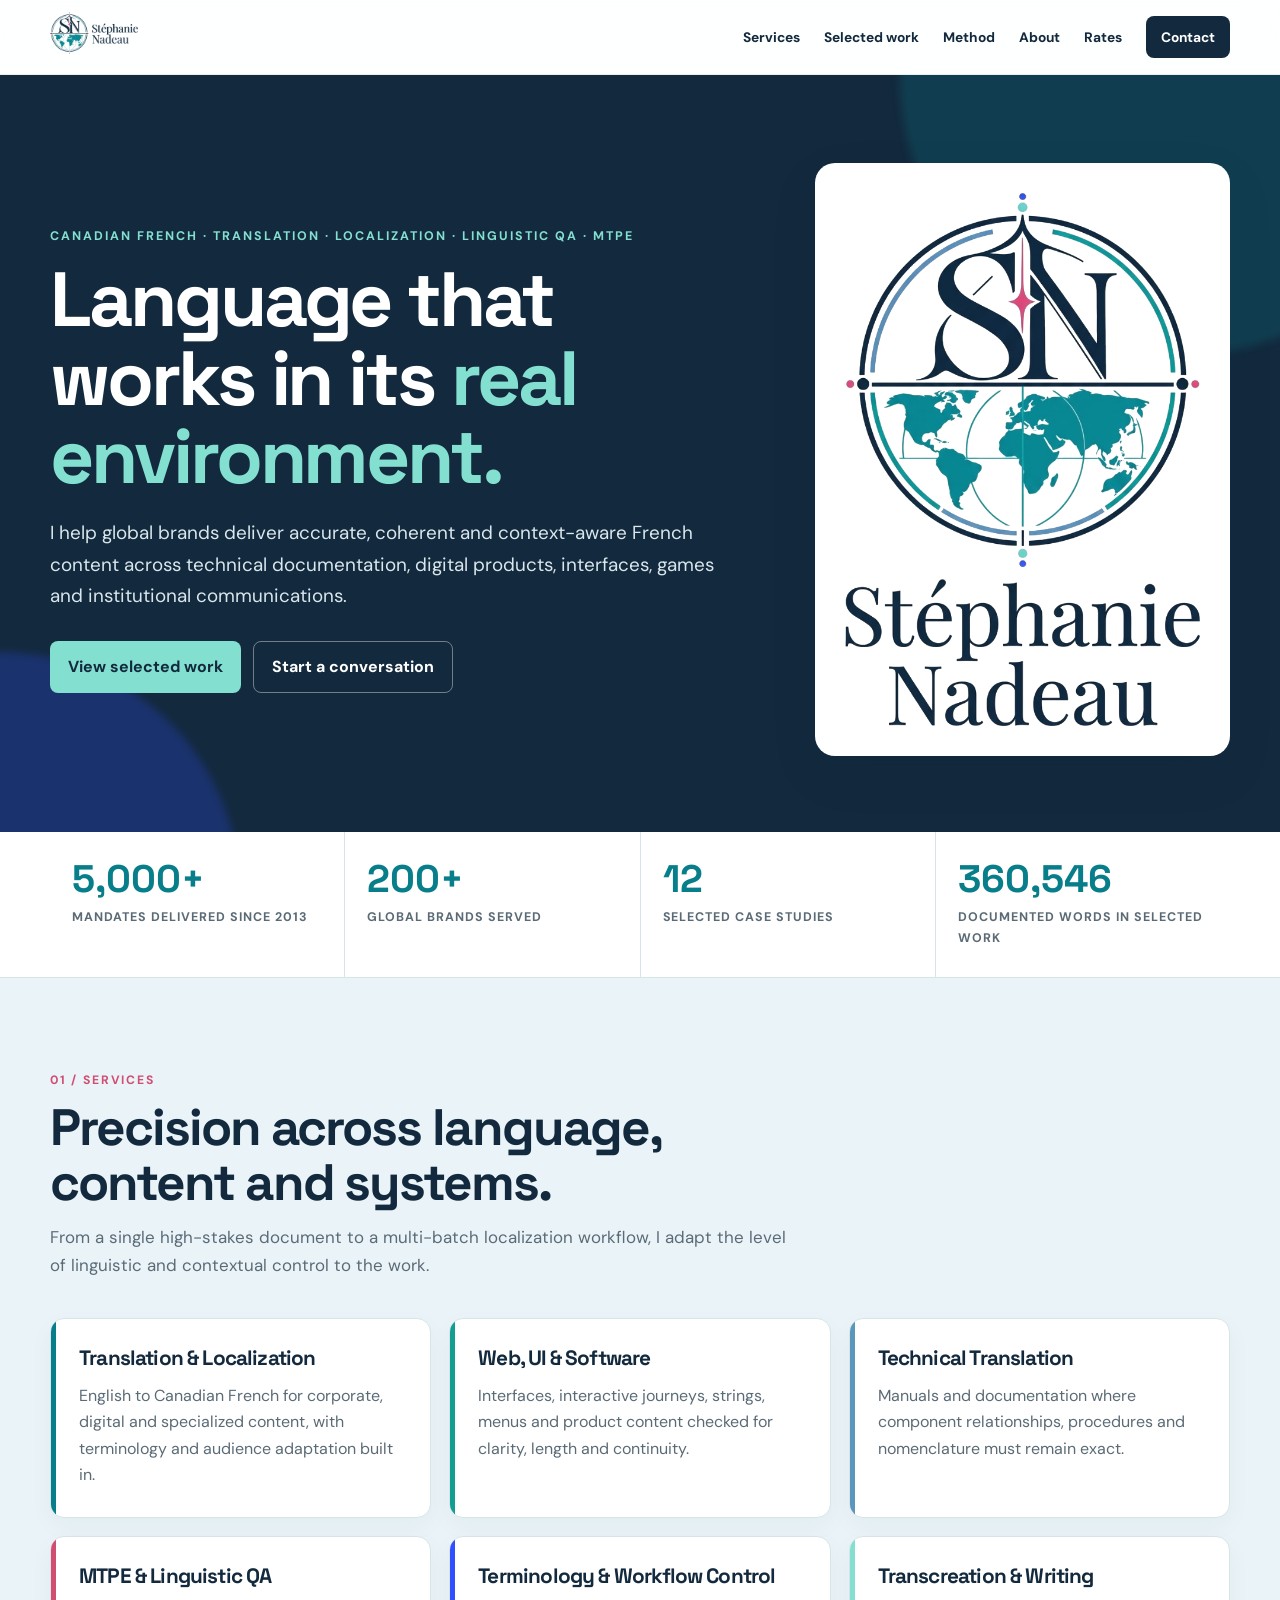
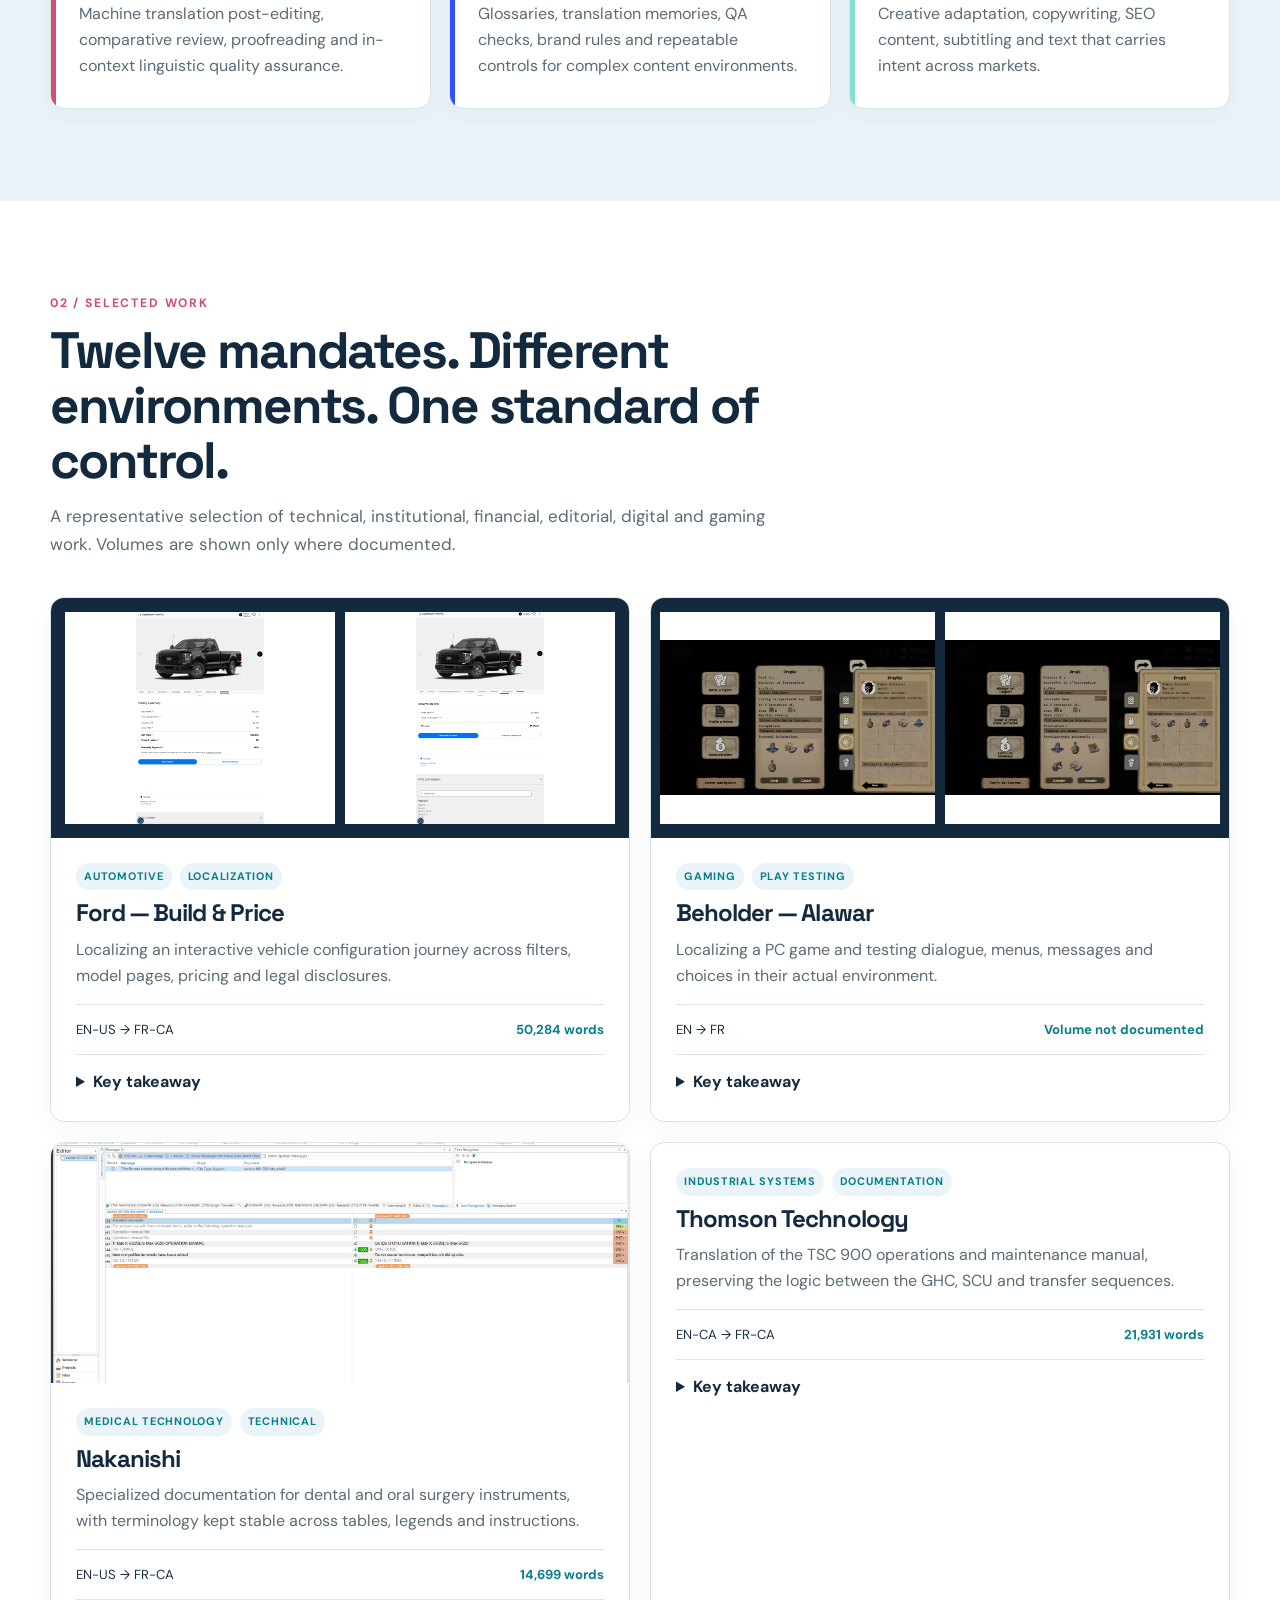
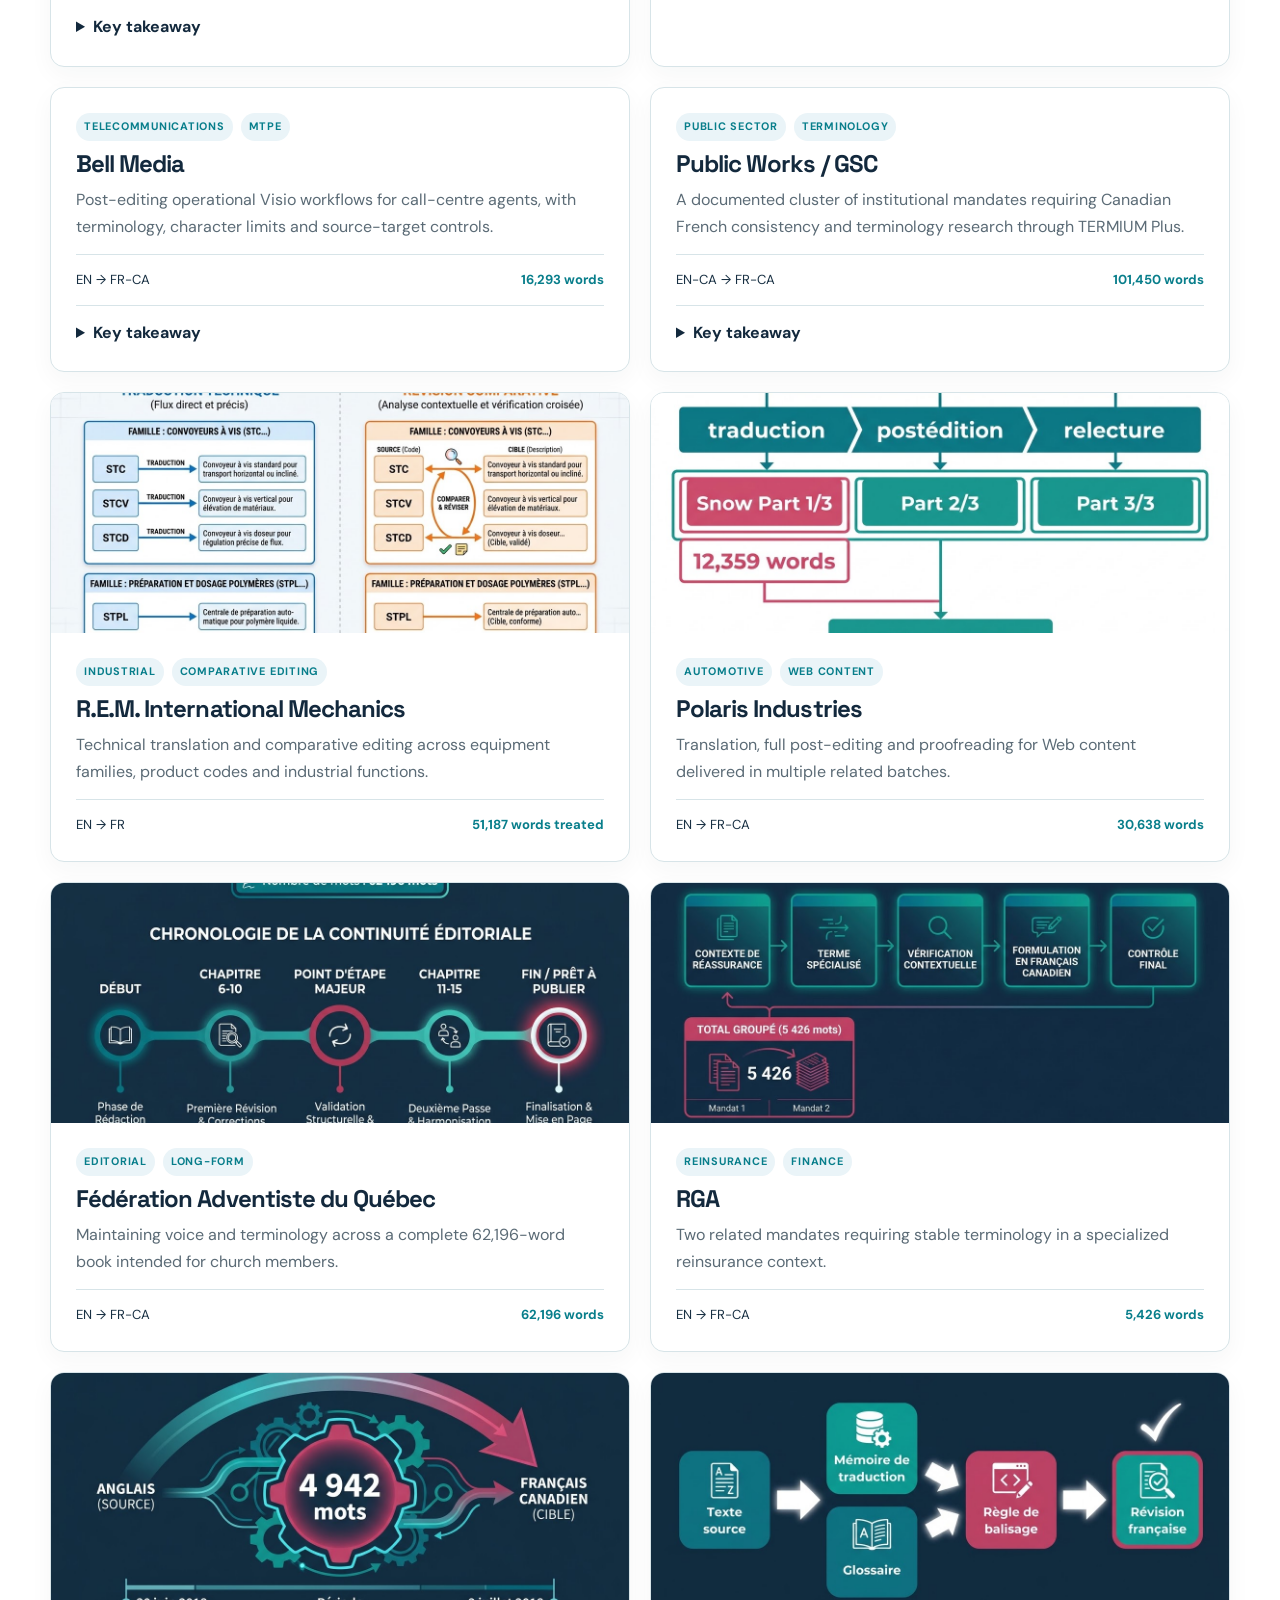
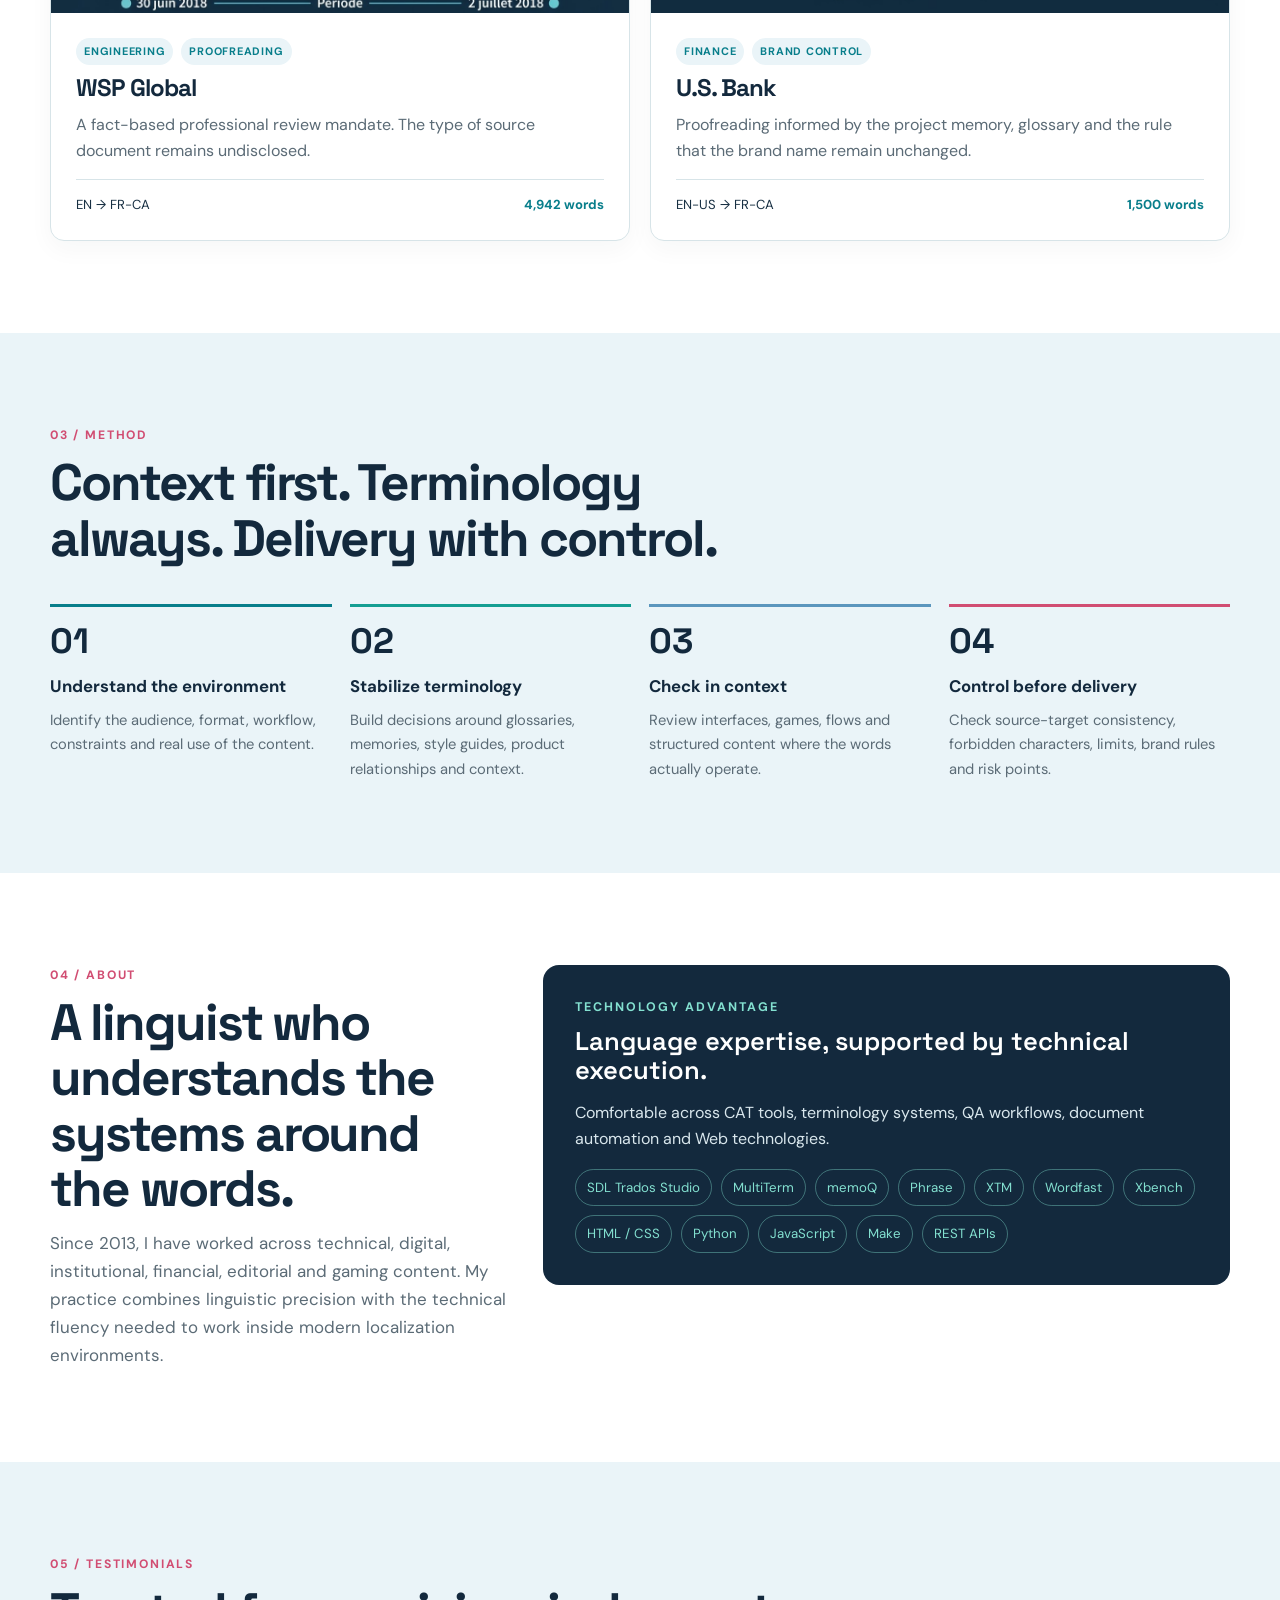
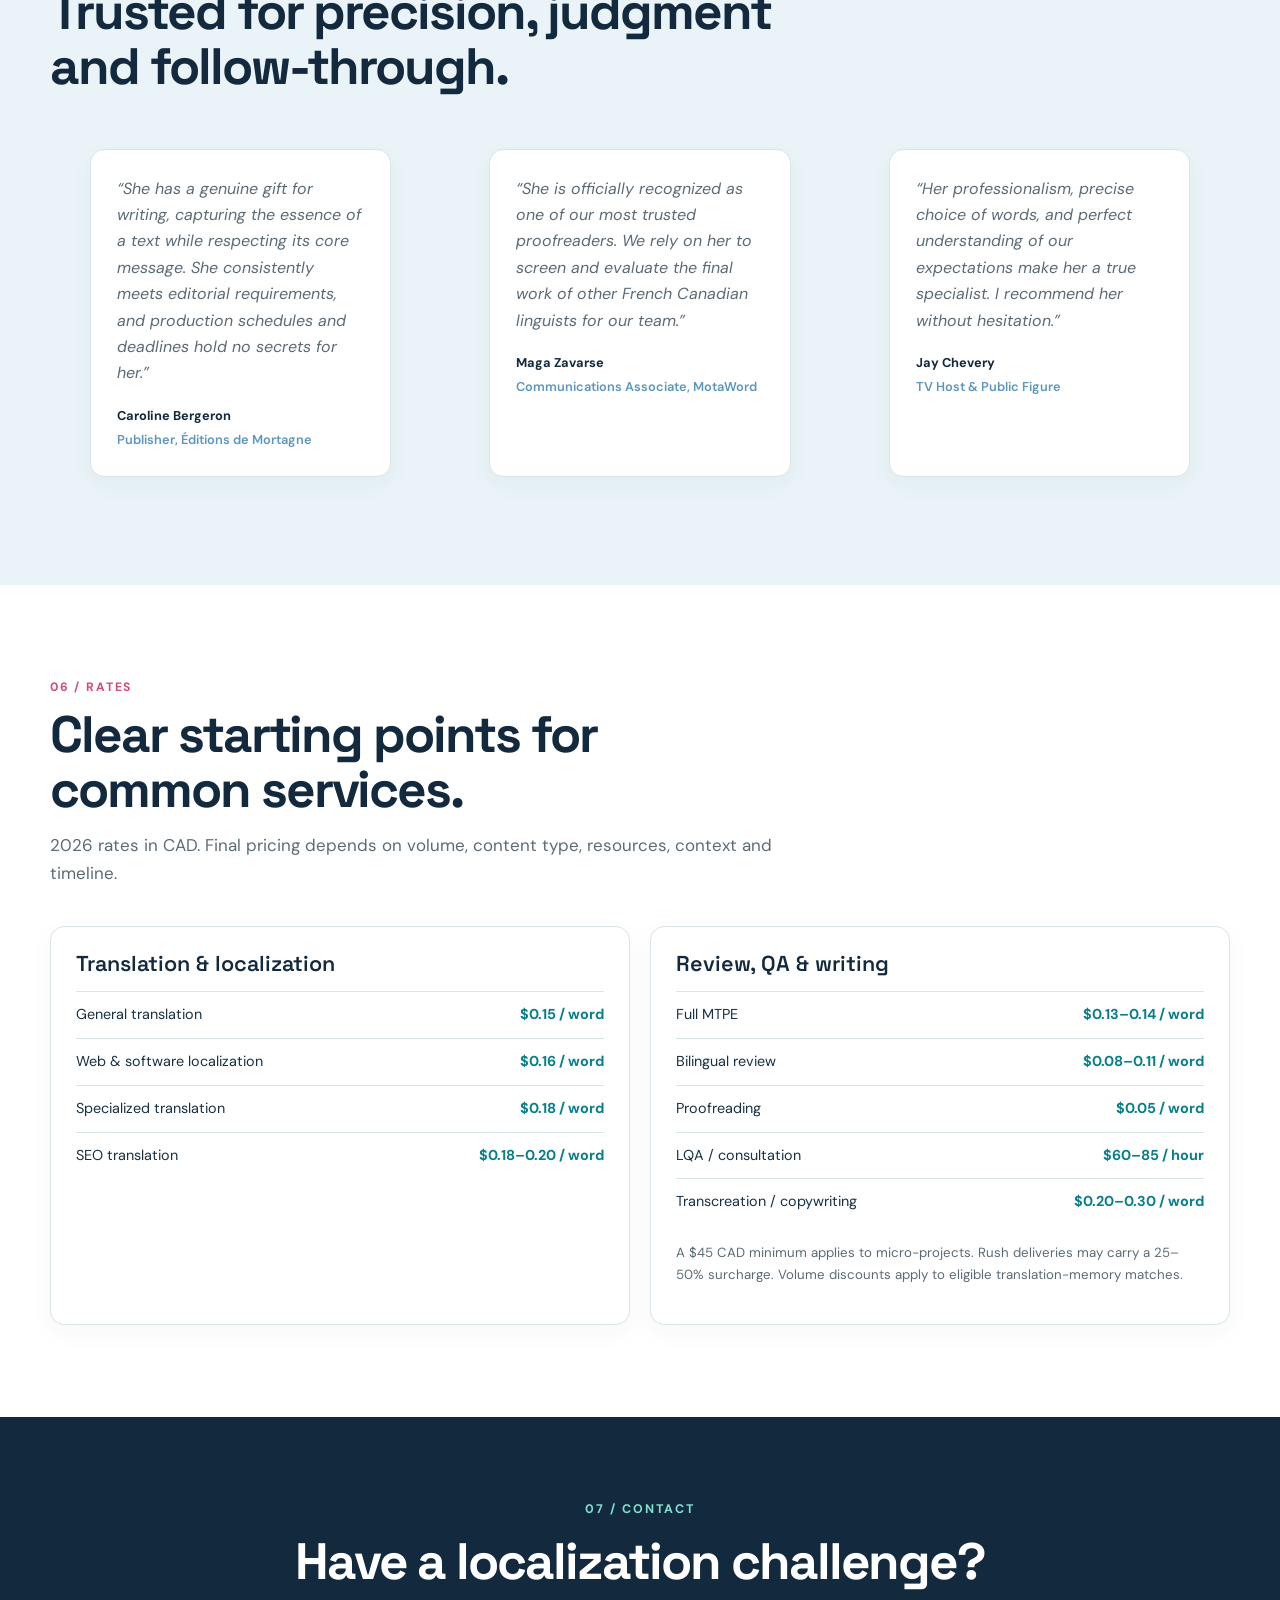
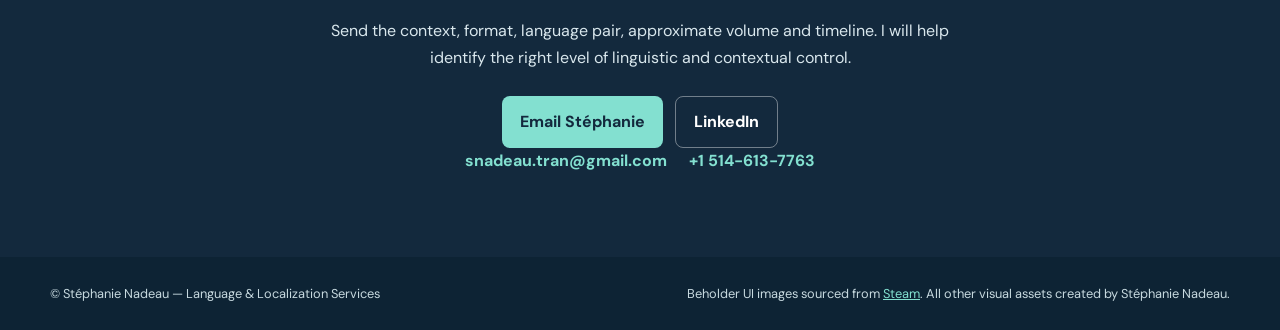
==== commit 4b502e30: "Refine selected case study takeaways and imagery" ====
--- a/index.html
+++ b/index.html
@@ -13,12 +13,12 @@
 <section class="stats" aria-label="Career highlights"><div class="wrap stat-grid"><div class="stat"><strong>5,000+</strong><span>Mandates delivered since 2013</span></div><div class="stat"><strong>200+</strong><span>Global brands served</span></div><div class="stat"><strong>12</strong><span>Selected case studies</span></div><div class="stat"><strong>360,546</strong><span>Documented words in selected work</span></div></div></section>
 <section id="services" class="section"><div class="wrap"><div class="section-head"><div class="section-kicker">01 / Services</div><h2>Precision across language, content and systems.</h2><p class="section-intro">From a single high-stakes document to a multi-batch localization workflow, I adapt the level of linguistic and contextual control to the work.</p></div><div class="services"><article class="card"><h3>Translation & Localization</h3><p>English to Canadian French for corporate, digital and specialized content, with terminology and audience adaptation built in.</p></article><article class="card"><h3>Web, UI & Software</h3><p>Interfaces, interactive journeys, strings, menus and product content checked for clarity, length and continuity.</p></article><article class="card"><h3>Technical Translation</h3><p>Manuals and documentation where component relationships, procedures and nomenclature must remain exact.</p></article><article class="card"><h3>MTPE & Linguistic QA</h3><p>Machine translation post-editing, comparative review, proofreading and in-context linguistic quality assurance.</p></article><article class="card"><h3>Terminology & Workflow Control</h3><p>Glossaries, translation memories, QA checks, brand rules and repeatable controls for complex content environments.</p></article><article class="card"><h3>Transcreation & Writing</h3><p>Creative adaptation, copywriting, SEO content, subtitling and text that carries intent across markets.</p></article></div></div></section>
 <section id="work" class="section alt"><div class="wrap"><div class="section-head"><div class="section-kicker">02 / Selected work</div><h2>Twelve mandates. Different environments. One standard of control.</h2><p class="section-intro">A representative selection of technical, institutional, financial, editorial, digital and gaming work. Volumes are shown only where documented.</p></div><div class="case-grid">
-<article class="case"><div class="case-media duo"><img src="assets/images/Ford_EN.png" alt="Ford Build and Price interface in English"><img src="assets/images/Ford_FR.png" alt="Ford Build and Price interface in Canadian French"></div><div class="case-body"><div class="case-meta"><span class="tag">Automotive</span><span class="tag">Localization</span></div><h3>Ford — Build & Price</h3><p>Localizing an interactive vehicle configuration journey across filters, model pages, pricing and legal disclosures.</p><div class="case-data"><span>EN-US → FR-CA</span><strong>50,284 words</strong></div><details class="case-details"><summary>What this demonstrates</summary><p>Coordinated terminology and continuity across multiple interface states and batches.</p></details></div></article>
-<article class="case"><div class="case-media duo"><img src="assets/images/Beholder_EN.jpg" alt="Beholder game interface in English"><img src="assets/images/Beholder_FR.jpg" alt="Beholder game interface in French"></div><div class="case-body"><div class="case-meta"><span class="tag">Gaming</span><span class="tag">Play testing</span></div><h3>Beholder — Alawar</h3><p>Localizing a PC game and testing dialogue, menus, messages and choices in their actual environment.</p><div class="case-data"><span>EN → FR</span><strong>Volume not documented</strong></div><details class="case-details"><summary>What this demonstrates</summary><p>Contextual checks reveal issues that isolated strings cannot: truncation, tone, flow and coherence.</p></details></div></article>
-<article class="case"><div class="case-media"><img src="assets/images/Nakanishi.png" alt="Nakanishi technical translation project visual"></div><div class="case-body"><div class="case-meta"><span class="tag">Medical technology</span><span class="tag">Technical</span></div><h3>Nakanishi</h3><p>Specialized documentation for dental and oral surgery instruments, with terminology kept stable across tables, legends and instructions.</p><div class="case-data"><span>EN-US → FR-CA</span><strong>14,699 words</strong></div></div></article>
-<article class="case"><div class="case-media"><img src="assets/images/Thompson.jpg" alt="Thomson Technology project visual"></div><div class="case-body"><div class="case-meta"><span class="tag">Industrial systems</span><span class="tag">Documentation</span></div><h3>Thomson Technology</h3><p>Translation of the TSC 900 operations and maintenance manual, preserving the logic between the GHC, SCU and transfer sequences.</p><div class="case-data"><span>EN-CA → FR-CA</span><strong>21,931 words</strong></div></div></article>
-<article class="case"><div class="case-media"><img src="assets/images/Bell.jpg" alt="Bell Media operational workflow project visual"></div><div class="case-body"><div class="case-meta"><span class="tag">Telecommunications</span><span class="tag">MTPE</span></div><h3>Bell Media</h3><p>Post-editing operational Visio workflows for call-centre agents, with terminology, character limits and source-target controls.</p><div class="case-data"><span>EN → FR-CA</span><strong>16,293 words</strong></div></div></article>
-<article class="case"><div class="case-media"><img src="assets/images/PublicWorks.jpg" alt="Public Works and GSC terminology project visual"></div><div class="case-body"><div class="case-meta"><span class="tag">Public sector</span><span class="tag">Terminology</span></div><h3>Public Works / GSC</h3><p>A documented cluster of institutional mandates requiring Canadian French consistency and terminology research through TERMIUM Plus.</p><div class="case-data"><span>EN-CA → FR-CA</span><strong>101,450 words</strong></div></div></article>
+<article class="case"><div class="case-media duo"><img src="assets/images/Ford_EN.png" alt="Ford Build and Price interface in English"><img src="assets/images/Ford_FR.png" alt="Ford Build and Price interface in Canadian French"></div><div class="case-body"><div class="case-meta"><span class="tag">Automotive</span><span class="tag">Localization</span></div><h3>Ford — Build & Price</h3><p>Localizing an interactive vehicle configuration journey across filters, model pages, pricing and legal disclosures.</p><div class="case-data"><span>EN-US → FR-CA</span><strong>50,284 words</strong></div><details class="case-details"><summary>Key takeaway</summary><p>A localized automotive interface must function as a coherent journey, not as a series of independently translated segments.</p></details></div></article>
+<article class="case"><div class="case-media duo"><img src="assets/images/Beholder_EN.jpg" alt="Beholder game interface in English"><img src="assets/images/Beholder_FR.jpg" alt="Beholder game interface in French"></div><div class="case-body"><div class="case-meta"><span class="tag">Gaming</span><span class="tag">Play testing</span></div><h3>Beholder — Alawar</h3><p>Localizing a PC game and testing dialogue, menus, messages and choices in their actual environment.</p><div class="case-data"><span>EN → FR</span><strong>Volume not documented</strong></div><details class="case-details"><summary>Key takeaway</summary><p>A successful game localization is verified in the game itself, not only in a string table.</p></details></div></article>
+<article class="case"><div class="case-media"><img src="assets/images/Nakanishi.png" alt="Nakanishi technical translation project visual"></div><div class="case-body"><div class="case-meta"><span class="tag">Medical technology</span><span class="tag">Technical</span></div><h3>Nakanishi</h3><p>Specialized documentation for dental and oral surgery instruments, with terminology kept stable across tables, legends and instructions.</p><div class="case-data"><span>EN-US → FR-CA</span><strong>14,699 words</strong></div><details class="case-details"><summary>Key takeaway</summary><p>Specialized technical documentation must remain coherent in its terminology, component relationships and instructions for use.</p></details></div></article>
+<article class="case"><div class="case-body"><div class="case-meta"><span class="tag">Industrial systems</span><span class="tag">Documentation</span></div><h3>Thomson Technology</h3><p>Translation of the TSC 900 operations and maintenance manual, preserving the logic between the GHC, SCU and transfer sequences.</p><div class="case-data"><span>EN-CA → FR-CA</span><strong>21,931 words</strong></div><details class="case-details"><summary>Key takeaway</summary><p>In an operations manual, terminology must follow the system’s architecture and its operation.</p></details></div></article>
+<article class="case"><div class="case-body"><div class="case-meta"><span class="tag">Telecommunications</span><span class="tag">MTPE</span></div><h3>Bell Media</h3><p>Post-editing operational Visio workflows for call-centre agents, with terminology, character limits and source-target controls.</p><div class="case-data"><span>EN → FR-CA</span><strong>16,293 words</strong></div><details class="case-details"><summary>Key takeaway</summary><p>In a call-centre workflow, a sentence must be correct, easy to locate and immediately usable by the agent.</p></details></div></article>
+<article class="case"><div class="case-body"><div class="case-meta"><span class="tag">Public sector</span><span class="tag">Terminology</span></div><h3>Public Works / GSC</h3><p>A documented cluster of institutional mandates requiring Canadian French consistency and terminology research through TERMIUM Plus.</p><div class="case-data"><span>EN-CA → FR-CA</span><strong>101,450 words</strong></div><details class="case-details"><summary>Key takeaway</summary><p>Reliable institutional translation rests on traceable terminology research and consistency maintained from one mandate to the next.</p></details></div></article>
 <article class="case"><div class="case-media"><img src="assets/images/REM.jpg" alt="R.E.M. International Mechanics project visual"></div><div class="case-body"><div class="case-meta"><span class="tag">Industrial</span><span class="tag">Comparative editing</span></div><h3>R.E.M. International Mechanics</h3><p>Technical translation and comparative editing across equipment families, product codes and industrial functions.</p><div class="case-data"><span>EN → FR</span><strong>51,187 words treated</strong></div></div></article>
 <article class="case"><div class="case-media"><img src="assets/images/Polaris.jpg" alt="Polaris Industries project visual"></div><div class="case-body"><div class="case-meta"><span class="tag">Automotive</span><span class="tag">Web content</span></div><h3>Polaris Industries</h3><p>Translation, full post-editing and proofreading for Web content delivered in multiple related batches.</p><div class="case-data"><span>EN → FR-CA</span><strong>30,638 words</strong></div></div></article>
 <article class="case"><div class="case-media"><img src="assets/images/Adventiste.jpg" alt="Fédération Adventiste du Québec project visual"></div><div class="case-body"><div class="case-meta"><span class="tag">Editorial</span><span class="tag">Long-form</span></div><h3>Fédération Adventiste du Québec</h3><p>Maintaining voice and terminology across a complete 62,196-word book intended for church members.</p><div class="case-data"><span>EN → FR-CA</span><strong>62,196 words</strong></div></div></article>
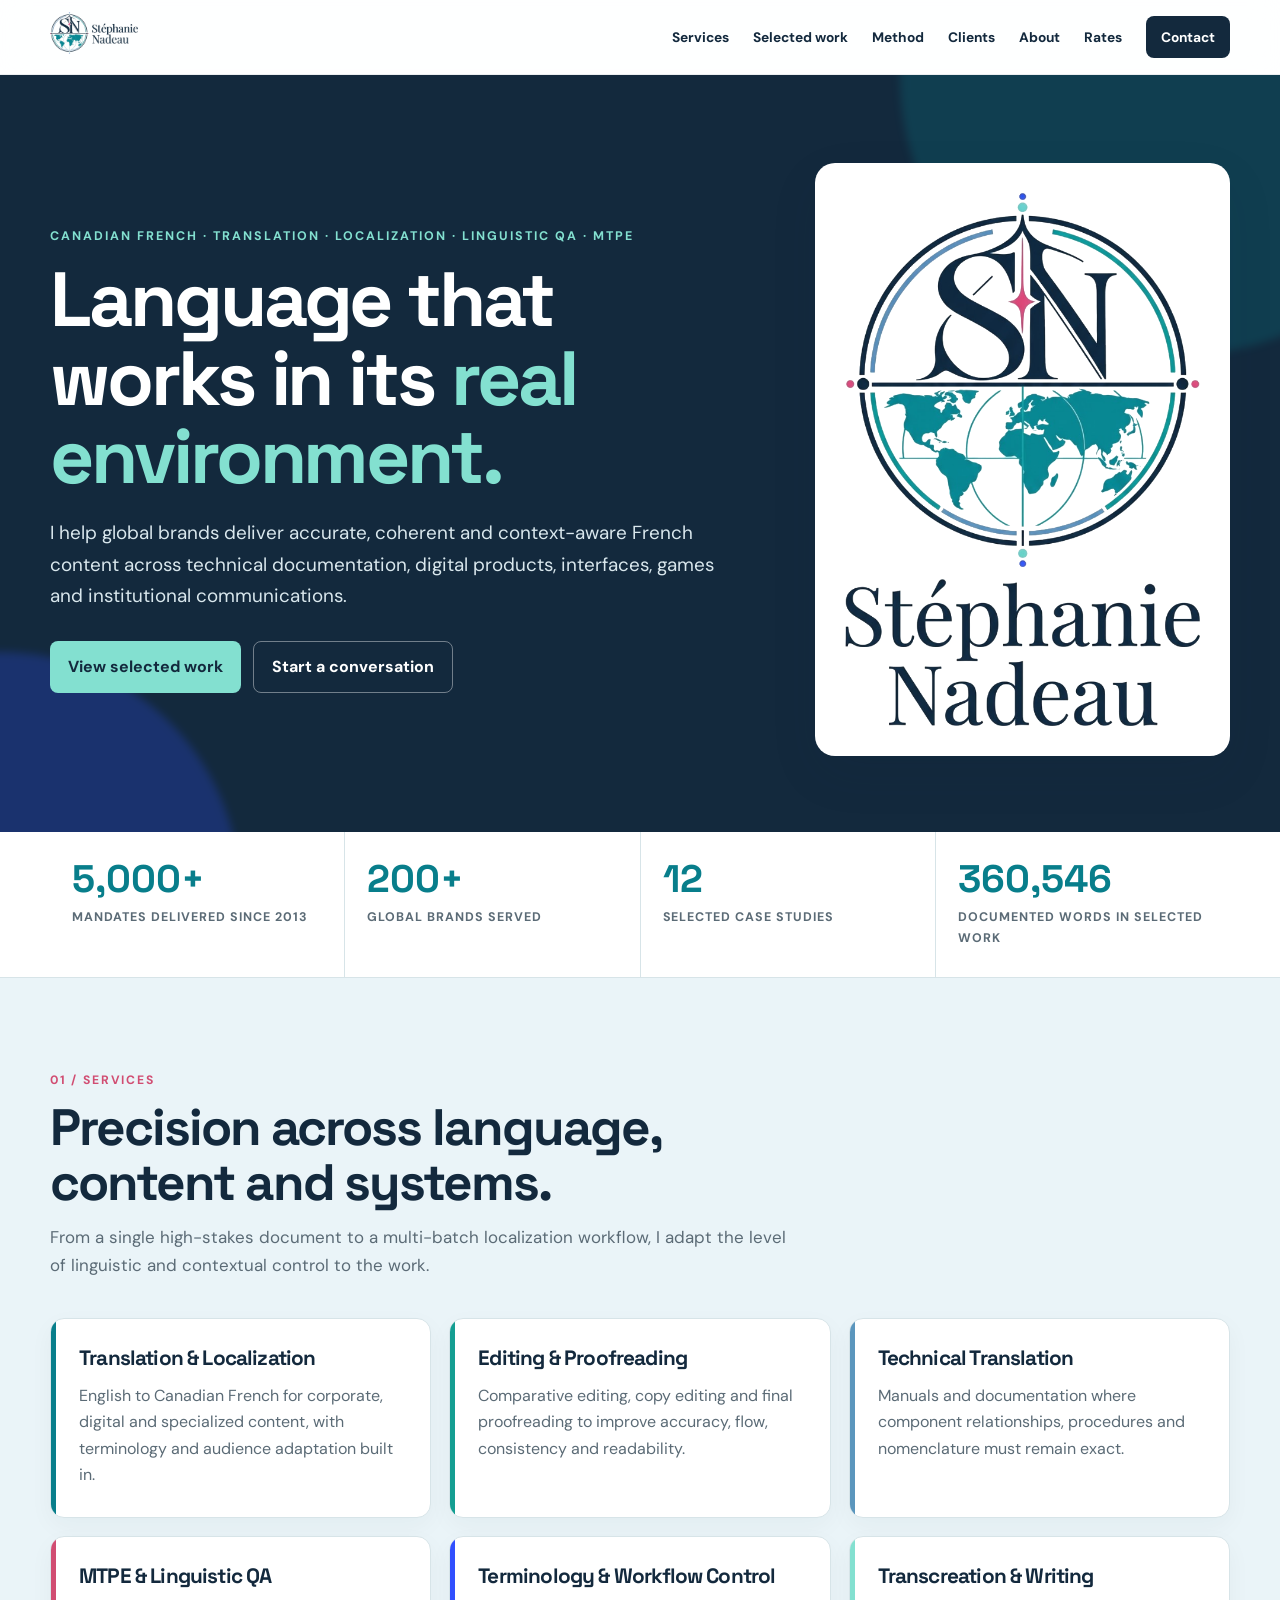
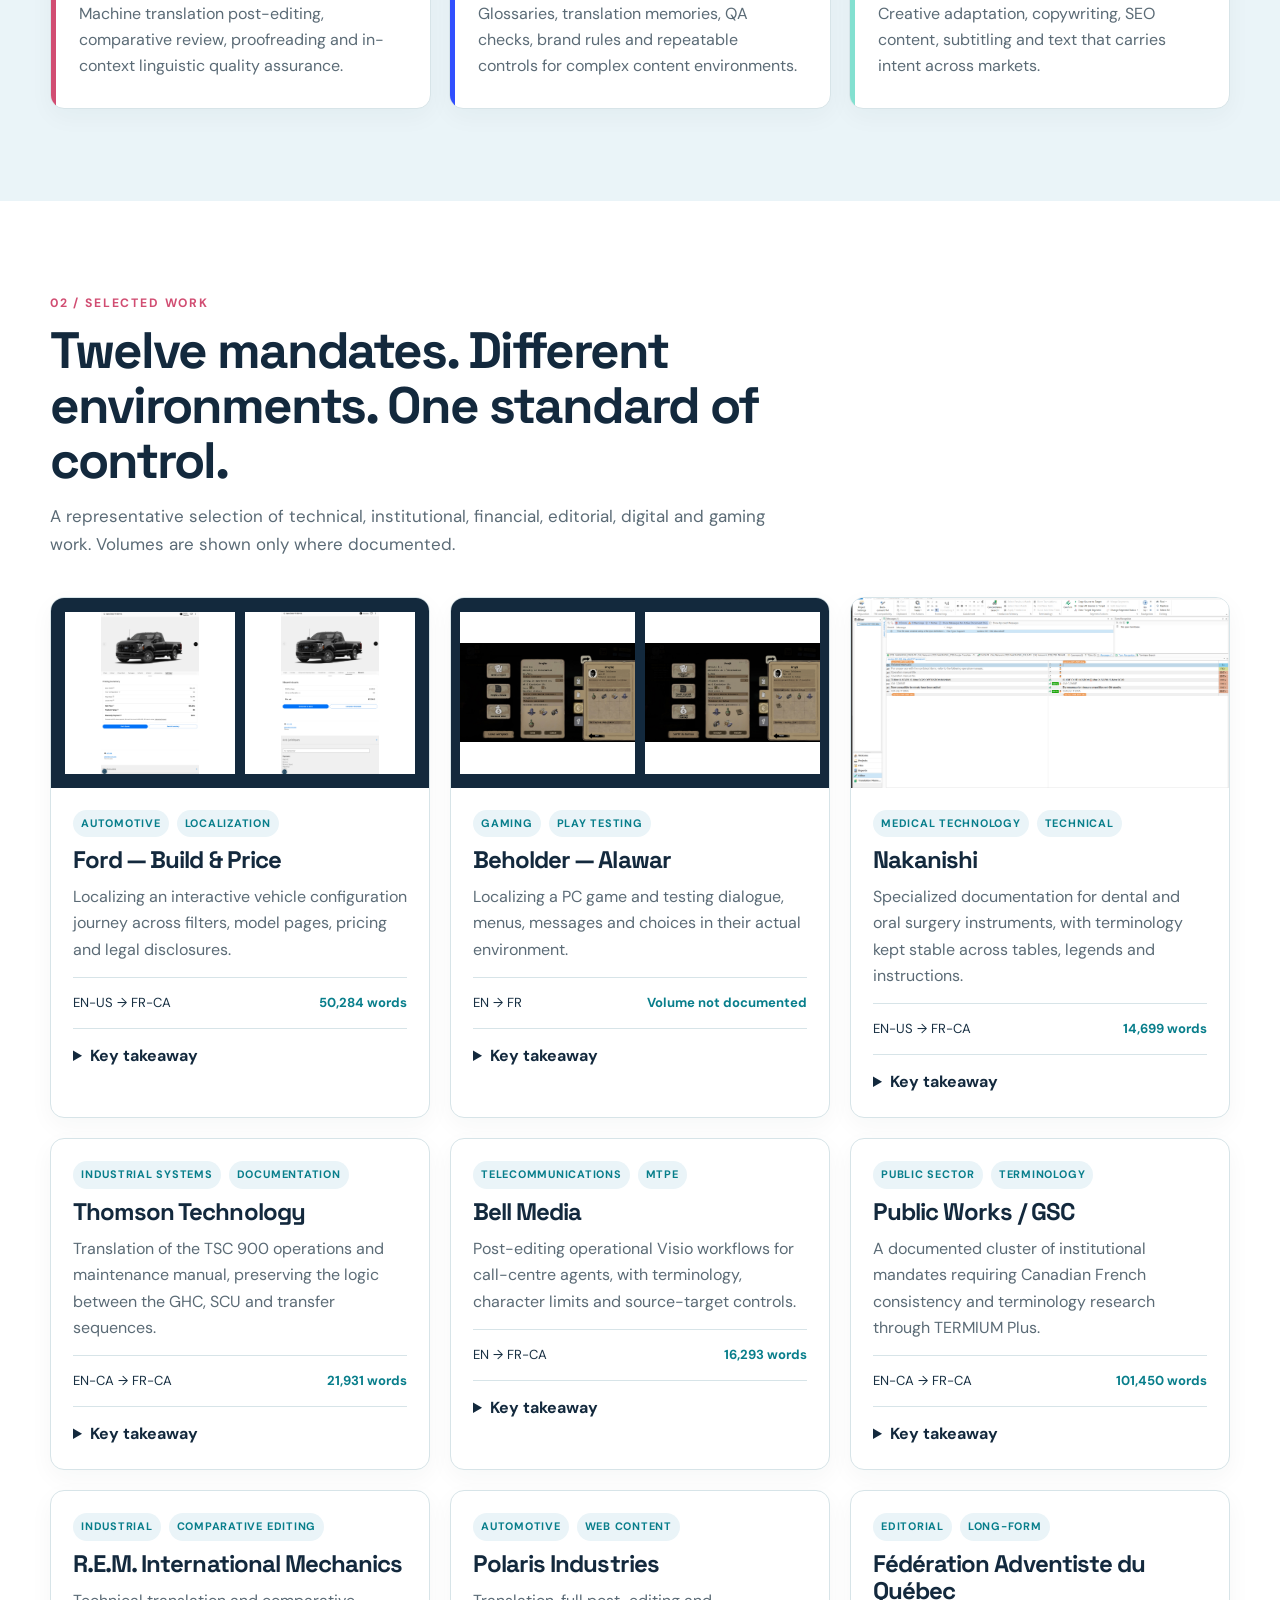
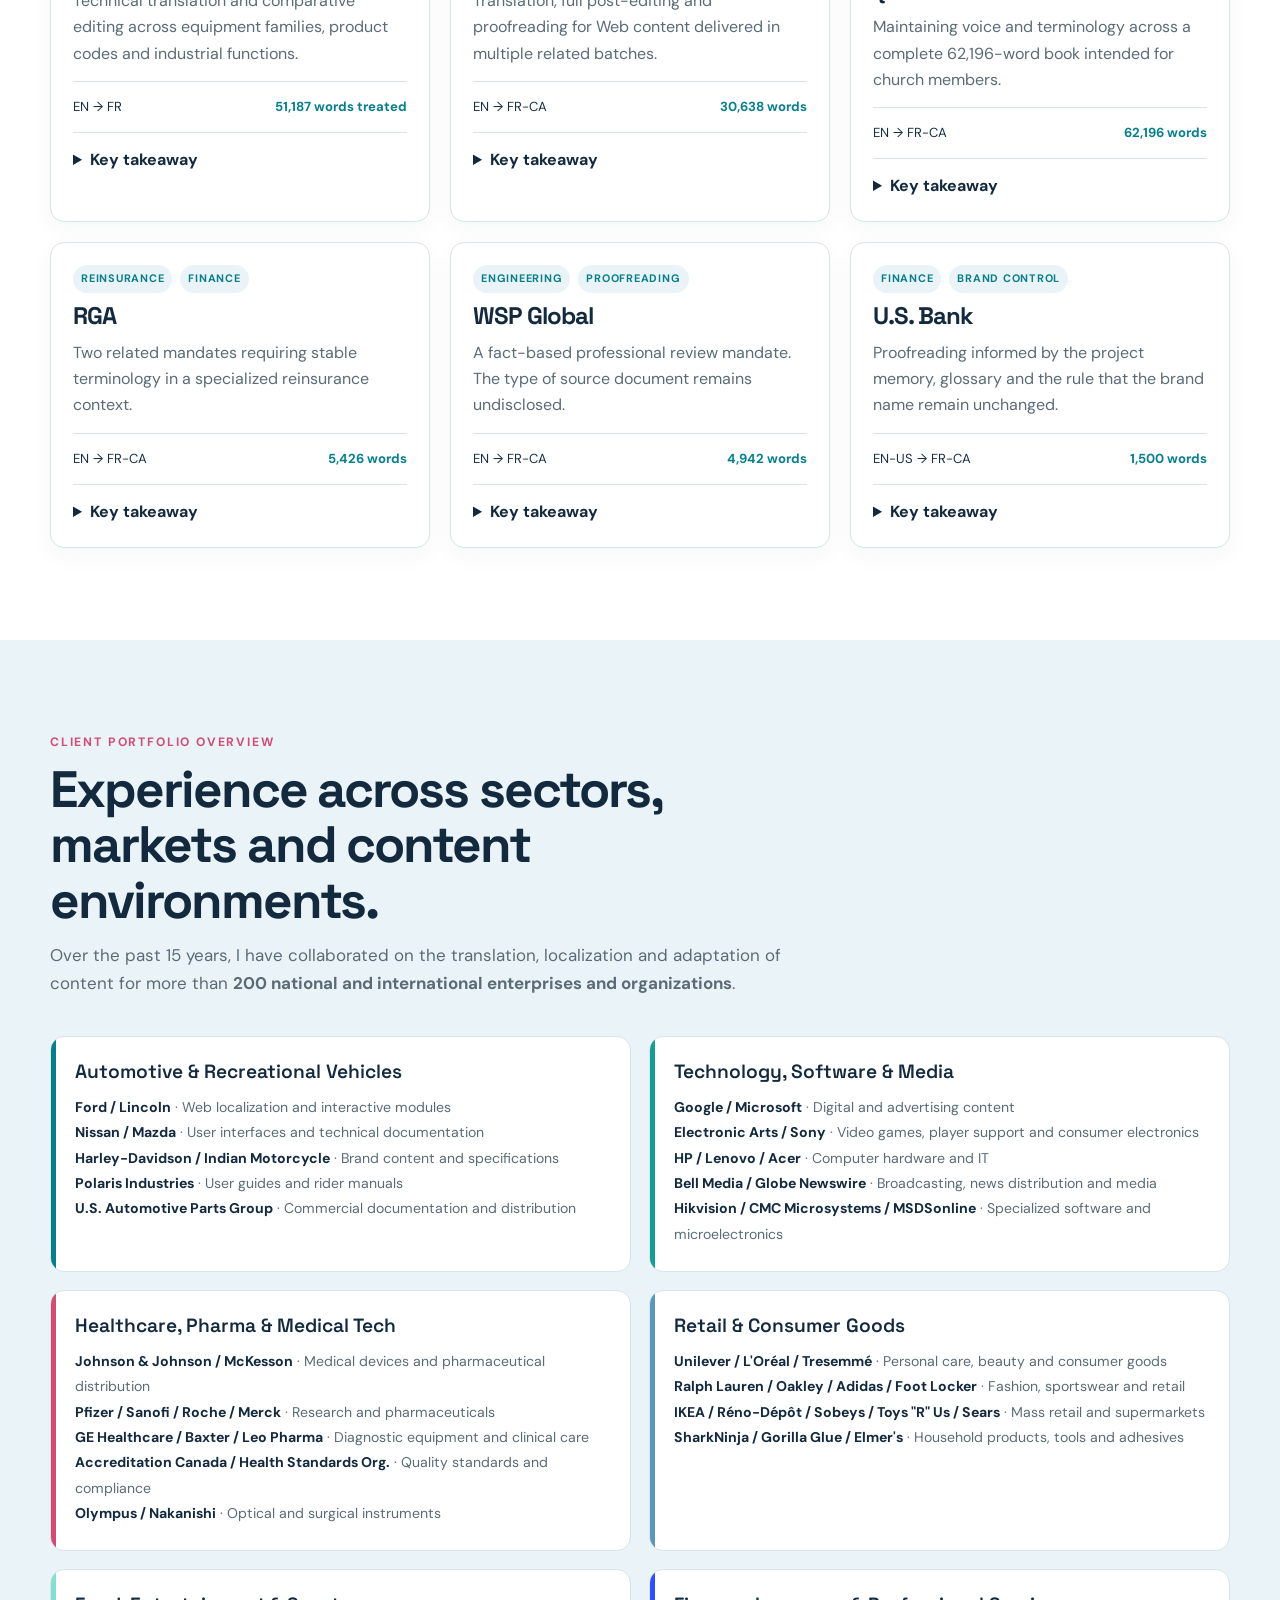
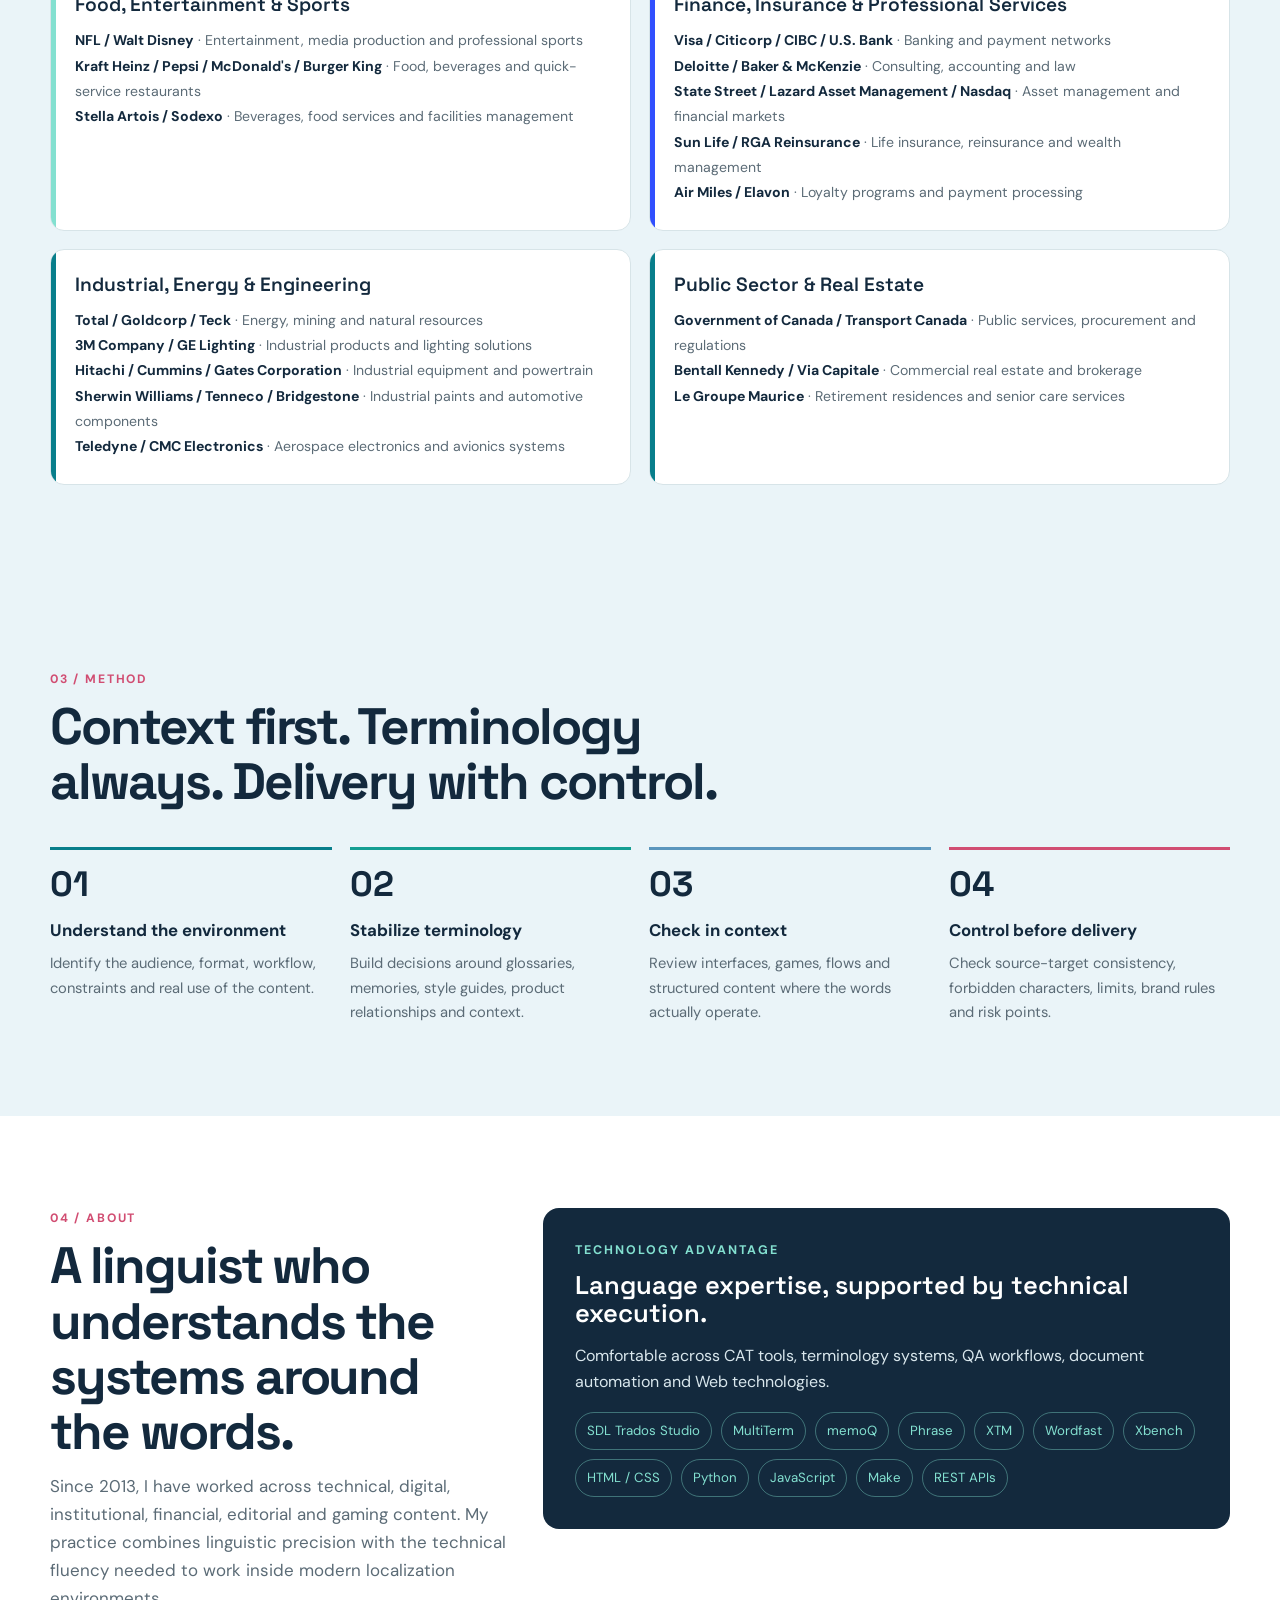
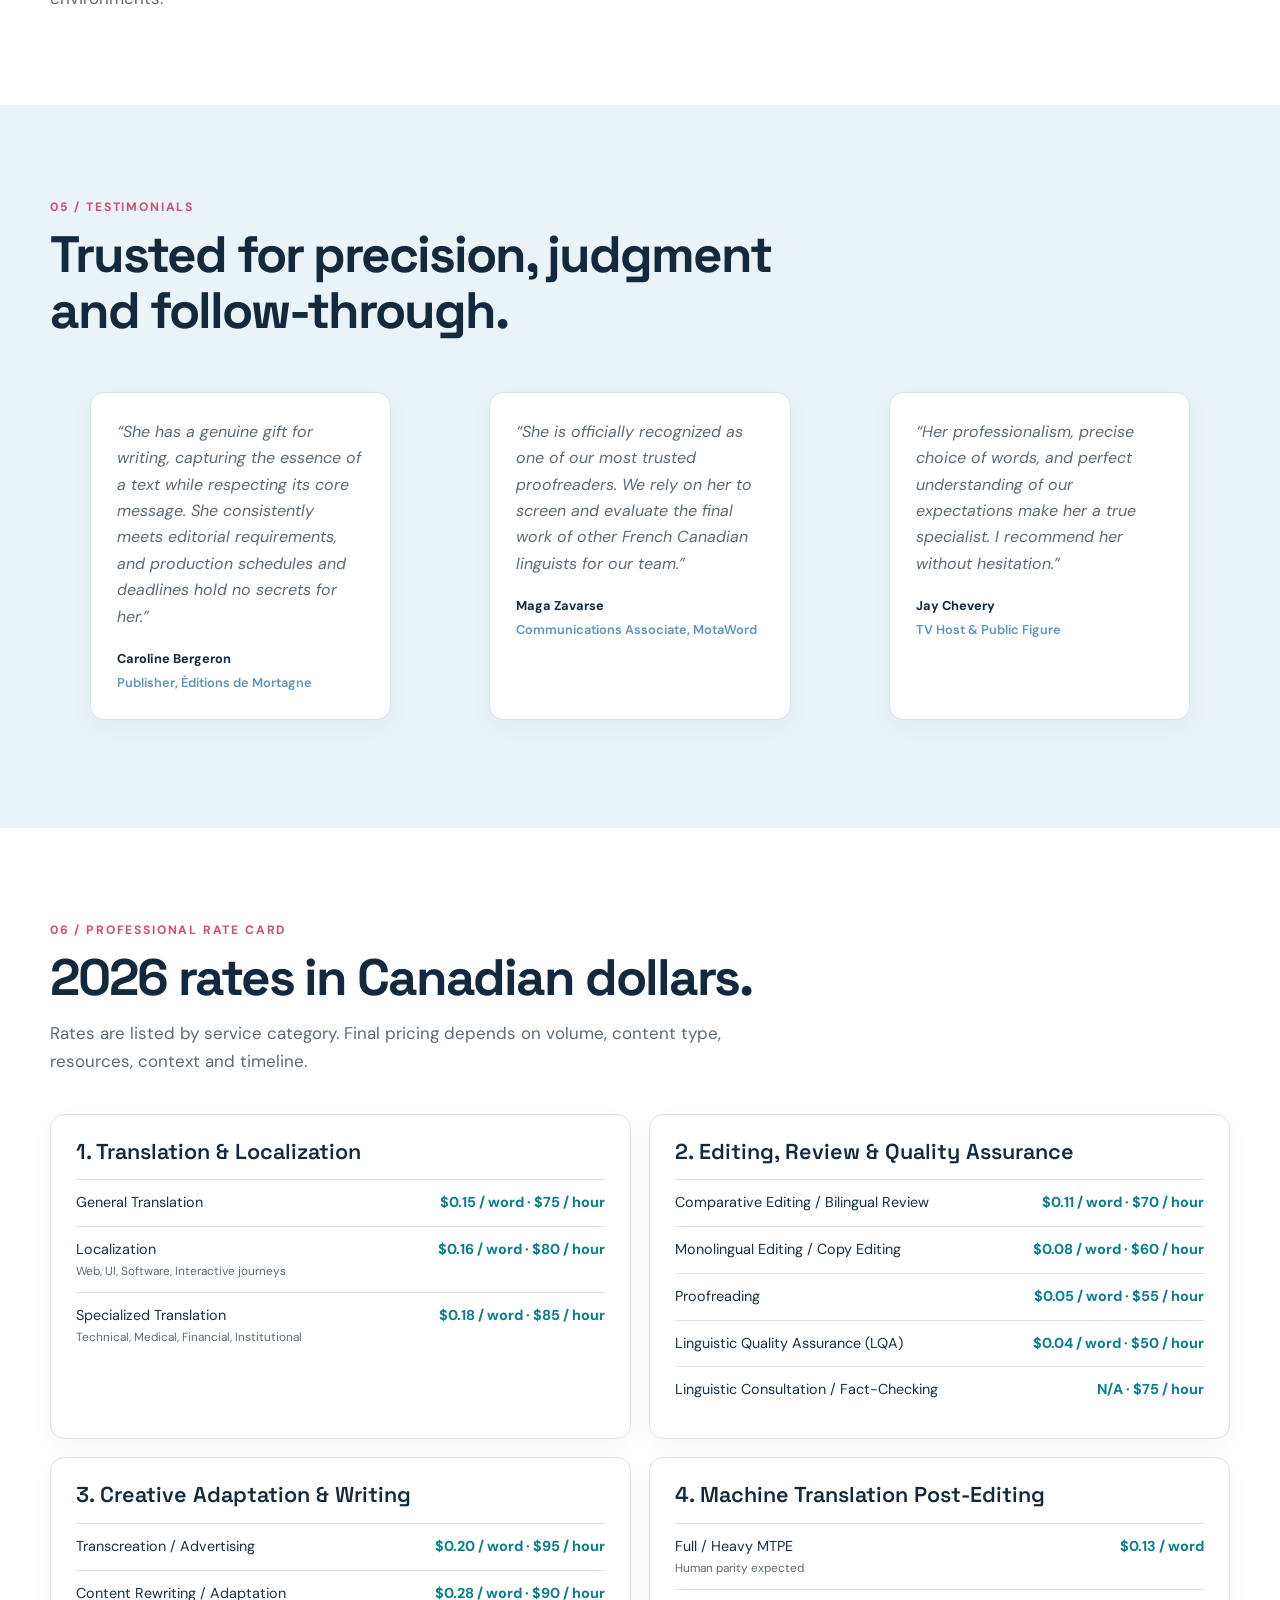
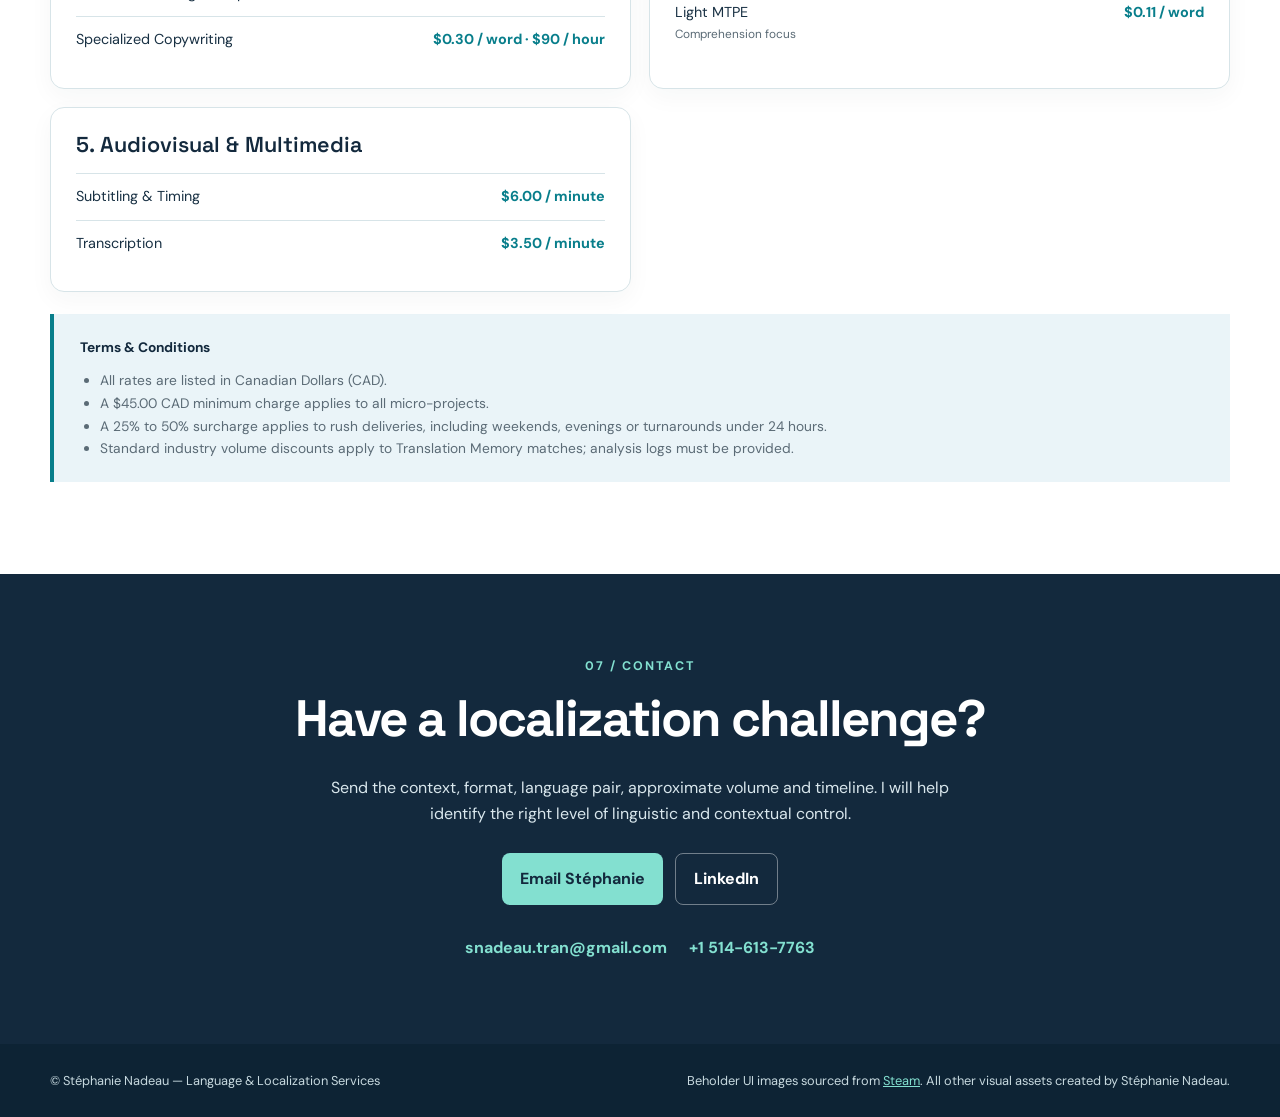
==== commit 36fa1e56: "Expand portfolio overview and rate card" ====
--- a/index.html
+++ b/index.html
@@ -7,11 +7,11 @@
 <title>Stéphanie Nadeau | Linguist & Localization Specialist</title><link rel="icon" type="image/png" href="assets/logo/symbol.png"><link rel="stylesheet" href="css/styles.css">
 </head>
 <body><a class="skip" href="#main">Skip to content</a>
-<header class="site-nav"><div class="wrap nav-inner"><a href="#top" aria-label="Stéphanie Nadeau home"><img class="nav-logo" src="assets/logo/logo-horizontal.png" alt="Stéphanie Nadeau — Bilingual Linguist and Localization Specialist"></a><button class="menu" aria-label="Open navigation" aria-expanded="false">☰</button><nav class="nav-links" aria-label="Main navigation"><a href="#services">Services</a><a href="#work">Selected work</a><a href="#method">Method</a><a href="#about">About</a><a href="#rates">Rates</a><a class="nav-cta" href="#contact">Contact</a></nav></div></header>
+<header class="site-nav"><div class="wrap nav-inner"><a href="#top" aria-label="Stéphanie Nadeau home"><img class="nav-logo" src="assets/logo/logo-horizontal.png" alt="Stéphanie Nadeau — Bilingual Linguist and Localization Specialist"></a><button class="menu" aria-label="Open navigation" aria-expanded="false">☰</button><nav class="nav-links" aria-label="Main navigation"><a href="#services">Services</a><a href="#work">Selected work</a><a href="#method">Method</a><a href="#clients">Clients</a><a href="#about">About</a><a href="#rates">Rates</a><a class="nav-cta" href="#contact">Contact</a></nav></div></header>
 <main id="main">
 <section id="top" class="hero"><div class="wrap hero-grid"><div><div class="eyebrow">Canadian French · Translation · Localization · Linguistic QA · MTPE</div><h1>Language that works in its <span>real environment.</span></h1><p class="hero-lede">I help global brands deliver accurate, coherent and context-aware French content across technical documentation, digital products, interfaces, games and institutional communications.</p><div class="hero-actions"><a class="button primary" href="#work">View selected work</a><a class="button secondary" href="mailto:snadeau.tran@gmail.com?subject=Localization%20inquiry">Start a conversation</a></div></div><div class="hero-mark"><img src="assets/logo/logo-vertical.png" alt="Stéphanie Nadeau logo"></div></div></section>
 <section class="stats" aria-label="Career highlights"><div class="wrap stat-grid"><div class="stat"><strong>5,000+</strong><span>Mandates delivered since 2013</span></div><div class="stat"><strong>200+</strong><span>Global brands served</span></div><div class="stat"><strong>12</strong><span>Selected case studies</span></div><div class="stat"><strong>360,546</strong><span>Documented words in selected work</span></div></div></section>
-<section id="services" class="section"><div class="wrap"><div class="section-head"><div class="section-kicker">01 / Services</div><h2>Precision across language, content and systems.</h2><p class="section-intro">From a single high-stakes document to a multi-batch localization workflow, I adapt the level of linguistic and contextual control to the work.</p></div><div class="services"><article class="card"><h3>Translation & Localization</h3><p>English to Canadian French for corporate, digital and specialized content, with terminology and audience adaptation built in.</p></article><article class="card"><h3>Web, UI & Software</h3><p>Interfaces, interactive journeys, strings, menus and product content checked for clarity, length and continuity.</p></article><article class="card"><h3>Technical Translation</h3><p>Manuals and documentation where component relationships, procedures and nomenclature must remain exact.</p></article><article class="card"><h3>MTPE & Linguistic QA</h3><p>Machine translation post-editing, comparative review, proofreading and in-context linguistic quality assurance.</p></article><article class="card"><h3>Terminology & Workflow Control</h3><p>Glossaries, translation memories, QA checks, brand rules and repeatable controls for complex content environments.</p></article><article class="card"><h3>Transcreation & Writing</h3><p>Creative adaptation, copywriting, SEO content, subtitling and text that carries intent across markets.</p></article></div></div></section>
+<section id="services" class="section"><div class="wrap"><div class="section-head"><div class="section-kicker">01 / Services</div><h2>Precision across language, content and systems.</h2><p class="section-intro">From a single high-stakes document to a multi-batch localization workflow, I adapt the level of linguistic and contextual control to the work.</p></div><div class="services"><article class="card"><h3>Translation & Localization</h3><p>English to Canadian French for corporate, digital and specialized content, with terminology and audience adaptation built in.</p></article><article class="card"><h3>Editing & Proofreading</h3><p>Comparative editing, copy editing and final proofreading to improve accuracy, flow, consistency and readability.</p></article><article class="card"><h3>Technical Translation</h3><p>Manuals and documentation where component relationships, procedures and nomenclature must remain exact.</p></article><article class="card"><h3>MTPE & Linguistic QA</h3><p>Machine translation post-editing, comparative review, proofreading and in-context linguistic quality assurance.</p></article><article class="card"><h3>Terminology & Workflow Control</h3><p>Glossaries, translation memories, QA checks, brand rules and repeatable controls for complex content environments.</p></article><article class="card"><h3>Transcreation & Writing</h3><p>Creative adaptation, copywriting, SEO content, subtitling and text that carries intent across markets.</p></article></div></div></section>
 <section id="work" class="section alt"><div class="wrap"><div class="section-head"><div class="section-kicker">02 / Selected work</div><h2>Twelve mandates. Different environments. One standard of control.</h2><p class="section-intro">A representative selection of technical, institutional, financial, editorial, digital and gaming work. Volumes are shown only where documented.</p></div><div class="case-grid">
 <article class="case"><div class="case-media duo"><img src="assets/images/Ford_EN.png" alt="Ford Build and Price interface in English"><img src="assets/images/Ford_FR.png" alt="Ford Build and Price interface in Canadian French"></div><div class="case-body"><div class="case-meta"><span class="tag">Automotive</span><span class="tag">Localization</span></div><h3>Ford — Build & Price</h3><p>Localizing an interactive vehicle configuration journey across filters, model pages, pricing and legal disclosures.</p><div class="case-data"><span>EN-US → FR-CA</span><strong>50,284 words</strong></div><details class="case-details"><summary>Key takeaway</summary><p>A localized automotive interface must function as a coherent journey, not as a series of independently translated segments.</p></details></div></article>
 <article class="case"><div class="case-media duo"><img src="assets/images/Beholder_EN.jpg" alt="Beholder game interface in English"><img src="assets/images/Beholder_FR.jpg" alt="Beholder game interface in French"></div><div class="case-body"><div class="case-meta"><span class="tag">Gaming</span><span class="tag">Play testing</span></div><h3>Beholder — Alawar</h3><p>Localizing a PC game and testing dialogue, menus, messages and choices in their actual environment.</p><div class="case-data"><span>EN → FR</span><strong>Volume not documented</strong></div><details class="case-details"><summary>Key takeaway</summary><p>A successful game localization is verified in the game itself, not only in a string table.</p></details></div></article>
@@ -19,16 +19,15 @@
 <article class="case"><div class="case-body"><div class="case-meta"><span class="tag">Industrial systems</span><span class="tag">Documentation</span></div><h3>Thomson Technology</h3><p>Translation of the TSC 900 operations and maintenance manual, preserving the logic between the GHC, SCU and transfer sequences.</p><div class="case-data"><span>EN-CA → FR-CA</span><strong>21,931 words</strong></div><details class="case-details"><summary>Key takeaway</summary><p>In an operations manual, terminology must follow the system’s architecture and its operation.</p></details></div></article>
 <article class="case"><div class="case-body"><div class="case-meta"><span class="tag">Telecommunications</span><span class="tag">MTPE</span></div><h3>Bell Media</h3><p>Post-editing operational Visio workflows for call-centre agents, with terminology, character limits and source-target controls.</p><div class="case-data"><span>EN → FR-CA</span><strong>16,293 words</strong></div><details class="case-details"><summary>Key takeaway</summary><p>In a call-centre workflow, a sentence must be correct, easy to locate and immediately usable by the agent.</p></details></div></article>
 <article class="case"><div class="case-body"><div class="case-meta"><span class="tag">Public sector</span><span class="tag">Terminology</span></div><h3>Public Works / GSC</h3><p>A documented cluster of institutional mandates requiring Canadian French consistency and terminology research through TERMIUM Plus.</p><div class="case-data"><span>EN-CA → FR-CA</span><strong>101,450 words</strong></div><details class="case-details"><summary>Key takeaway</summary><p>Reliable institutional translation rests on traceable terminology research and consistency maintained from one mandate to the next.</p></details></div></article>
-<article class="case"><div class="case-media"><img src="assets/images/REM.jpg" alt="R.E.M. International Mechanics project visual"></div><div class="case-body"><div class="case-meta"><span class="tag">Industrial</span><span class="tag">Comparative editing</span></div><h3>R.E.M. International Mechanics</h3><p>Technical translation and comparative editing across equipment families, product codes and industrial functions.</p><div class="case-data"><span>EN → FR</span><strong>51,187 words treated</strong></div></div></article>
-<article class="case"><div class="case-media"><img src="assets/images/Polaris.jpg" alt="Polaris Industries project visual"></div><div class="case-body"><div class="case-meta"><span class="tag">Automotive</span><span class="tag">Web content</span></div><h3>Polaris Industries</h3><p>Translation, full post-editing and proofreading for Web content delivered in multiple related batches.</p><div class="case-data"><span>EN → FR-CA</span><strong>30,638 words</strong></div></div></article>
-<article class="case"><div class="case-media"><img src="assets/images/Adventiste.jpg" alt="Fédération Adventiste du Québec project visual"></div><div class="case-body"><div class="case-meta"><span class="tag">Editorial</span><span class="tag">Long-form</span></div><h3>Fédération Adventiste du Québec</h3><p>Maintaining voice and terminology across a complete 62,196-word book intended for church members.</p><div class="case-data"><span>EN → FR-CA</span><strong>62,196 words</strong></div></div></article>
-<article class="case"><div class="case-media"><img src="assets/images/RGA.jpg" alt="RGA reinsurance project visual"></div><div class="case-body"><div class="case-meta"><span class="tag">Reinsurance</span><span class="tag">Finance</span></div><h3>RGA</h3><p>Two related mandates requiring stable terminology in a specialized reinsurance context.</p><div class="case-data"><span>EN → FR-CA</span><strong>5,426 words</strong></div></div></article>
-<article class="case"><div class="case-media"><img src="assets/images/WSP.jpg" alt="WSP Global project visual"></div><div class="case-body"><div class="case-meta"><span class="tag">Engineering</span><span class="tag">Proofreading</span></div><h3>WSP Global</h3><p>A fact-based professional review mandate. The type of source document remains undisclosed.</p><div class="case-data"><span>EN → FR-CA</span><strong>4,942 words</strong></div></div></article>
-<article class="case"><div class="case-media"><img src="assets/images/USBank.jpg" alt="U.S. Bank proofreading task visual"></div><div class="case-body"><div class="case-meta"><span class="tag">Finance</span><span class="tag">Brand control</span></div><h3>U.S. Bank</h3><p>Proofreading informed by the project memory, glossary and the rule that the brand name remain unchanged.</p><div class="case-data"><span>EN-US → FR-CA</span><strong>1,500 words</strong></div></div></article>
+<article class="case"><div class="case-body"><div class="case-meta"><span class="tag">Industrial</span><span class="tag">Comparative editing</span></div><h3>R.E.M. International Mechanics</h3><p>Technical translation and comparative editing across equipment families, product codes and industrial functions.</p><div class="case-data"><span>EN → FR</span><strong>51,187 words treated</strong></div><details class="case-details"><summary>Key takeaway</summary><p>In industrial documentation, linguistic quality also depends on stable classifications, functions and relationships between equipment.</p></details></div></article>
+<article class="case"><div class="case-body"><div class="case-meta"><span class="tag">Automotive</span><span class="tag">Web content</span></div><h3>Polaris Industries</h3><p>Translation, full post-editing and proofreading for Web content delivered in multiple related batches.</p><div class="case-data"><span>EN → FR-CA</span><strong>30,638 words</strong></div><details class="case-details"><summary>Key takeaway</summary><p>A multi-section website requires a stable editorial memory, even when batches are distributed across several services and production periods.</p></details></div></article>
+<article class="case"><div class="case-body"><div class="case-meta"><span class="tag">Editorial</span><span class="tag">Long-form</span></div><h3>Fédération Adventiste du Québec</h3><p>Maintaining voice and terminology across a complete 62,196-word book intended for church members.</p><div class="case-data"><span>EN → FR-CA</span><strong>62,196 words</strong></div><details class="case-details"><summary>Key takeaway</summary><p>For a long-form work, quality depends as much on consistency of voice as on the accuracy of each sentence.</p></details></div></article>
+<article class="case"><div class="case-body"><div class="case-meta"><span class="tag">Reinsurance</span><span class="tag">Finance</span></div><h3>RGA</h3><p>Two related mandates requiring stable terminology in a specialized reinsurance context.</p><div class="case-data"><span>EN → FR-CA</span><strong>5,426 words</strong></div><details class="case-details"><summary>Key takeaway</summary><p>In a specialized financial field, terminology must remain precise and stable even when mandates are split across multiple invoices.</p></details></div></article>
+<article class="case"><div class="case-body"><div class="case-meta"><span class="tag">Engineering</span><span class="tag">Proofreading</span></div><h3>WSP Global</h3><p>A fact-based professional review mandate. The type of source document remains undisclosed.</p><div class="case-data"><span>EN → FR-CA</span><strong>4,942 words</strong></div><details class="case-details"><summary>Key takeaway</summary><p>When a client document cannot be reproduced, the evidence can remain factual: client, service, language pair, volume and period.</p></details></div></article>
+<article class="case"><div class="case-body"><div class="case-meta"><span class="tag">Finance</span><span class="tag">Brand control</span></div><h3>U.S. Bank</h3><p>Proofreading informed by the project memory, glossary and the rule that the brand name remain unchanged.</p><div class="case-data"><span>EN-US → FR-CA</span><strong>1,500 words</strong></div><details class="case-details"><summary>Key takeaway</summary><p>Quality proofreading considers the project memory, glossary and brand rules, not grammar alone.</p></details></div></article>
 </div></div></section>
-<section id="method" class="section"><div class="wrap"><div class="section-head"><div class="section-kicker">03 / Method</div><h2>Context first. Terminology always. Delivery with control.</h2></div><div class="method-grid"><div class="method-step"><b>01</b><h3>Understand the environment</h3><p>Identify the audience, format, workflow, constraints and real use of the content.</p></div><div class="method-step"><b>02</b><h3>Stabilize terminology</h3><p>Build decisions around glossaries, memories, style guides, product relationships and context.</p></div><div class="method-step"><b>03</b><h3>Check in context</h3><p>Review interfaces, games, flows and structured content where the words actually operate.</p></div><div class="method-step"><b>04</b><h3>Control before delivery</h3><p>Check source-target consistency, forbidden characters, limits, brand rules and risk points.</p></div></div></div></section>
+<section id="clients" class="section"><div class="wrap"><div class="section-head"><div class="section-kicker">Client Portfolio Overview</div><h2>Experience across sectors, markets and content environments.</h2><p class="section-intro">Over the past 15 years, I have collaborated on the translation, localization and adaptation of content for more than <strong>200 national and international enterprises and organizations</strong>.</p></div><div class="client-grid"><article class="client-card"><h3>Automotive & Recreational Vehicles</h3><p><strong>Ford / Lincoln</strong> · Web localization and interactive modules<br><strong>Nissan / Mazda</strong> · User interfaces and technical documentation<br><strong>Harley-Davidson / Indian Motorcycle</strong> · Brand content and specifications<br><strong>Polaris Industries</strong> · User guides and rider manuals<br><strong>U.S. Automotive Parts Group</strong> · Commercial documentation and distribution</p></article><article class="client-card"><h3>Technology, Software & Media</h3><p><strong>Google / Microsoft</strong> · Digital and advertising content<br><strong>Electronic Arts / Sony</strong> · Video games, player support and consumer electronics<br><strong>HP / Lenovo / Acer</strong> · Computer hardware and IT<br><strong>Bell Media / Globe Newswire</strong> · Broadcasting, news distribution and media<br><strong>Hikvision / CMC Microsystems / MSDSonline</strong> · Specialized software and microelectronics</p></article><article class="client-card"><h3>Healthcare, Pharma & Medical Tech</h3><p><strong>Johnson & Johnson / McKesson</strong> · Medical devices and pharmaceutical distribution<br><strong>Pfizer / Sanofi / Roche / Merck</strong> · Research and pharmaceuticals<br><strong>GE Healthcare / Baxter / Leo Pharma</strong> · Diagnostic equipment and clinical care<br><strong>Accreditation Canada / Health Standards Org.</strong> · Quality standards and compliance<br><strong>Olympus / Nakanishi</strong> · Optical and surgical instruments</p></article><article class="client-card"><h3>Retail & Consumer Goods</h3><p><strong>Unilever / L'Oréal / Tresemmé</strong> · Personal care, beauty and consumer goods<br><strong>Ralph Lauren / Oakley / Adidas / Foot Locker</strong> · Fashion, sportswear and retail<br><strong>IKEA / Réno-Dépôt / Sobeys / Toys "R" Us / Sears</strong> · Mass retail and supermarkets<br><strong>SharkNinja / Gorilla Glue / Elmer's</strong> · Household products, tools and adhesives</p></article><article class="client-card"><h3>Food, Entertainment & Sports</h3><p><strong>NFL / Walt Disney</strong> · Entertainment, media production and professional sports<br><strong>Kraft Heinz / Pepsi / McDonald's / Burger King</strong> · Food, beverages and quick-service restaurants<br><strong>Stella Artois / Sodexo</strong> · Beverages, food services and facilities management</p></article><article class="client-card"><h3>Finance, Insurance & Professional Services</h3><p><strong>Visa / Citicorp / CIBC / U.S. Bank</strong> · Banking and payment networks<br><strong>Deloitte / Baker & McKenzie</strong> · Consulting, accounting and law<br><strong>State Street / Lazard Asset Management / Nasdaq</strong> · Asset management and financial markets<br><strong>Sun Life / RGA Reinsurance</strong> · Life insurance, reinsurance and wealth management<br><strong>Air Miles / Elavon</strong> · Loyalty programs and payment processing</p></article><article class="client-card"><h3>Industrial, Energy & Engineering</h3><p><strong>Total / Goldcorp / Teck</strong> · Energy, mining and natural resources<br><strong>3M Company / GE Lighting</strong> · Industrial products and lighting solutions<br><strong>Hitachi / Cummins / Gates Corporation</strong> · Industrial equipment and powertrain<br><strong>Sherwin Williams / Tenneco / Bridgestone</strong> · Industrial paints and automotive components<br><strong>Teledyne / CMC Electronics</strong> · Aerospace electronics and avionics systems</p></article><article class="client-card"><h3>Public Sector & Real Estate</h3><p><strong>Government of Canada / Transport Canada</strong> · Public services, procurement and regulations<br><strong>Bentall Kennedy / Via Capitale</strong> · Commercial real estate and brokerage<br><strong>Le Groupe Maurice</strong> · Retirement residences and senior care services</p></article></div></div></section><section id="method" class="section"><div class="wrap"><div class="section-head"><div class="section-kicker">03 / Method</div><h2>Context first. Terminology always. Delivery with control.</h2></div><div class="method-grid"><div class="method-step"><b>01</b><h3>Understand the environment</h3><p>Identify the audience, format, workflow, constraints and real use of the content.</p></div><div class="method-step"><b>02</b><h3>Stabilize terminology</h3><p>Build decisions around glossaries, memories, style guides, product relationships and context.</p></div><div class="method-step"><b>03</b><h3>Check in context</h3><p>Review interfaces, games, flows and structured content where the words actually operate.</p></div><div class="method-step"><b>04</b><h3>Control before delivery</h3><p>Check source-target consistency, forbidden characters, limits, brand rules and risk points.</p></div></div></div></section>
 <section id="about" class="section alt"><div class="wrap tech-layout"><div><div class="section-kicker">04 / About</div><h2>A linguist who understands the systems around the words.</h2><p class="section-intro">Since 2013, I have worked across technical, digital, institutional, financial, editorial and gaming content. My practice combines linguistic precision with the technical fluency needed to work inside modern localization environments.</p></div><div class="tech-panel"><div class="eyebrow">Technology advantage</div><h3>Language expertise, supported by technical execution.</h3><p>Comfortable across CAT tools, terminology systems, QA workflows, document automation and Web technologies.</p><div class="tech-list"><span>SDL Trados Studio</span><span>MultiTerm</span><span>memoQ</span><span>Phrase</span><span>XTM</span><span>Wordfast</span><span>Xbench</span><span>HTML / CSS</span><span>Python</span><span>JavaScript</span><span>Make</span><span>REST APIs</span></div></div></div></section>
 <section class="section"><div class="wrap"><div class="section-head"><div class="section-kicker">05 / Testimonials</div><h2>Trusted for precision, judgment and follow-through.</h2></div><div class="quotes"><blockquote class="quote"><p>“She has a genuine gift for writing, capturing the essence of a text while respecting its core message. She consistently meets editorial requirements, and production schedules and deadlines hold no secrets for her.”</p><footer>Caroline Bergeron<span>Publisher, Éditions de Mortagne</span></footer></blockquote><blockquote class="quote"><p>“She is officially recognized as one of our most trusted proofreaders. We rely on her to screen and evaluate the final work of other French Canadian linguists for our team.”</p><footer>Maga Zavarse<span>Communications Associate, MotaWord</span></footer></blockquote><blockquote class="quote"><p>“Her professionalism, precise choice of words, and perfect understanding of our expectations make her a true specialist. I recommend her without hesitation.”</p><footer>Jay Chevery<span>TV Host & Public Figure</span></footer></blockquote></div></div></section>
-<section id="rates" class="section alt"><div class="wrap"><div class="section-head"><div class="section-kicker">06 / Rates</div><h2>Clear starting points for common services.</h2><p class="section-intro">2026 rates in CAD. Final pricing depends on volume, content type, resources, context and timeline.</p></div><div class="rate-layout"><div class="rate-card"><h3>Translation & localization</h3><div class="rate-row"><span>General translation</span><strong>$0.15 / word</strong></div><div class="rate-row"><span>Web & software localization</span><strong>$0.16 / word</strong></div><div class="rate-row"><span>Specialized translation</span><strong>$0.18 / word</strong></div><div class="rate-row"><span>SEO translation</span><strong>$0.18–0.20 / word</strong></div></div><div class="rate-card"><h3>Review, QA & writing</h3><div class="rate-row"><span>Full MTPE</span><strong>$0.13–0.14 / word</strong></div><div class="rate-row"><span>Bilingual review</span><strong>$0.08–0.11 / word</strong></div><div class="rate-row"><span>Proofreading</span><strong>$0.05 / word</strong></div><div class="rate-row"><span>LQA / consultation</span><strong>$60–85 / hour</strong></div><div class="rate-row"><span>Transcreation / copywriting</span><strong>$0.20–0.30 / word</strong></div><p class="fine-print">A $45 CAD minimum applies to micro-projects. Rush deliveries may carry a 25–50% surcharge. Volume discounts apply to eligible translation-memory matches.</p></div></div></div></section>
-<section id="contact" class="closing"><div class="wrap"><div class="eyebrow">07 / Contact</div><h2>Have a localization challenge?</h2><p>Send the context, format, language pair, approximate volume and timeline. I will help identify the right level of linguistic and contextual control.</p><div class="hero-actions" style="justify-content:center"><a class="button primary" href="mailto:snadeau.tran@gmail.com?subject=Localization%20inquiry">Email Stéphanie</a><a class="button secondary" href="https://www.linkedin.com/in/s-nadeau" target="_blank" rel="noopener">LinkedIn</a></div><div class="contact-line"><span>snadeau.tran@gmail.com</span><span>+1 514-613-7763</span></div></div></section>
+<section id="rates" class="section alt"><div class="wrap"><div class="section-head"><div class="section-kicker">06 / Professional Rate Card</div><h2>2026 rates in Canadian dollars.</h2><p class="section-intro">Rates are listed by service category. Final pricing depends on volume, content type, resources, context and timeline.</p></div><div class="rate-grid"><article class="rate-card"><h3>1. Translation & Localization</h3><div class="rate-row"><span>General Translation</span><strong>$0.15 / word · $75 / hour</strong></div><div class="rate-row"><span>Localization <small>Web, UI, Software, Interactive journeys</small></span><strong>$0.16 / word · $80 / hour</strong></div><div class="rate-row"><span>Specialized Translation <small>Technical, Medical, Financial, Institutional</small></span><strong>$0.18 / word · $85 / hour</strong></div></article><article class="rate-card"><h3>2. Editing, Review & Quality Assurance</h3><div class="rate-row"><span>Comparative Editing / Bilingual Review</span><strong>$0.11 / word · $70 / hour</strong></div><div class="rate-row"><span>Monolingual Editing / Copy Editing</span><strong>$0.08 / word · $60 / hour</strong></div><div class="rate-row"><span>Proofreading</span><strong>$0.05 / word · $55 / hour</strong></div><div class="rate-row"><span>Linguistic Quality Assurance (LQA)</span><strong>$0.04 / word · $50 / hour</strong></div><div class="rate-row"><span>Linguistic Consultation / Fact-Checking</span><strong>N/A · $75 / hour</strong></div></article><article class="rate-card"><h3>3. Creative Adaptation & Writing</h3><div class="rate-row"><span>Transcreation / Advertising</span><strong>$0.20 / word · $95 / hour</strong></div><div class="rate-row"><span>Content Rewriting / Adaptation</span><strong>$0.28 / word · $90 / hour</strong></div><div class="rate-row"><span>Specialized Copywriting</span><strong>$0.30 / word · $90 / hour</strong></div></article><article class="rate-card"><h3>4. Machine Translation Post-Editing</h3><div class="rate-row"><span>Full / Heavy MTPE <small>Human parity expected</small></span><strong>$0.13 / word</strong></div><div class="rate-row"><span>Light MTPE <small>Comprehension focus</small></span><strong>$0.11 / word</strong></div></article><article class="rate-card"><h3>5. Audiovisual & Multimedia</h3><div class="rate-row"><span>Subtitling & Timing</span><strong>$6.00 / minute</strong></div><div class="rate-row"><span>Transcription</span><strong>$3.50 / minute</strong></div></article></div><div class="terms"><strong>Terms & Conditions</strong><ul><li>All rates are listed in Canadian Dollars (CAD).</li><li>A $45.00 CAD minimum charge applies to all micro-projects.</li><li>A 25% to 50% surcharge applies to rush deliveries, including weekends, evenings or turnarounds under 24 hours.</li><li>Standard industry volume discounts apply to Translation Memory matches; analysis logs must be provided.</li></ul></div></div></section><section id="contact" class="closing"><div class="wrap"><div class="eyebrow">07 / Contact</div><h2>Have a localization challenge?</h2><p>Send the context, format, language pair, approximate volume and timeline. I will help identify the right level of linguistic and contextual control.</p><div class="hero-actions" style="justify-content:center"><a class="button primary" href="mailto:snadeau.tran@gmail.com?subject=Localization%20inquiry">Email Stéphanie</a><a class="button secondary" href="https://www.linkedin.com/in/s-nadeau" target="_blank" rel="noopener">LinkedIn</a></div><div class="contact-line"><span>snadeau.tran@gmail.com</span><span>+1 514-613-7763</span></div></div></section>
 </main><footer class="footer"><div class="wrap footer-inner"><span>© Stéphanie Nadeau — Language & Localization Services</span><span>Beholder UI images sourced from <a href="https://store.steampowered.com/app/475550/Beholder/" target="_blank" rel="noopener">Steam</a>. All other visual assets created by Stéphanie Nadeau.</span></div></footer><script src="js/site.js"></script></body></html>
--- a/css/styles.css
+++ b/css/styles.css
@@ -1,7 +1,7 @@
 @import url('https://fonts.googleapis.com/css2?family=DM+Sans:wght@400;500;600;700&family=Space+Grotesk:wght@500;600;700&display=swap');
 :root{--navy:#13293d;--teal:#087e8b;--turq:#149e92;--foam:#83e0d0;--mist:#eaf4f8;--sky:#5b96bd;--pink:#d14d72;--blue:#304ffe;--ink:#183043;--muted:#5b6b76;--white:#fff;--line:#d7e4e8;--shadow:0 18px 50px rgba(19,41,61,.08)}
-*{box-sizing:border-box}html{scroll-behavior:smooth}body{margin:0;color:var(--ink);background:var(--mist);font:16px/1.65 'DM Sans',system-ui,sans-serif;-webkit-font-smoothing:antialiased}a{color:inherit}.wrap{width:min(1180px,calc(100% - 40px));margin:auto}.skip{position:absolute;left:-9999px}.skip:focus{left:16px;top:16px;z-index:100;background:#fff;padding:10px 14px}.site-nav{position:sticky;top:0;z-index:20;background:rgba(255,255,255,.92);backdrop-filter:blur(14px);border-bottom:1px solid rgba(19,41,61,.08)}.nav-inner{height:74px;display:flex;align-items:center;justify-content:space-between;gap:24px}.nav-logo{height:42px;width:auto}.nav-links{display:flex;gap:24px;align-items:center;font-size:.86rem;font-weight:700;color:var(--navy)}.nav-links a{text-decoration:none}.nav-links a:hover,.nav-links a:focus{color:var(--teal)}.nav-cta{background:var(--navy);color:#fff!important;padding:10px 15px;border-radius:8px}.menu{display:none;background:none;border:0;color:var(--navy);font-size:1.5rem}.hero{background:var(--navy);color:#fff;padding:88px 0 76px;position:relative;overflow:hidden}.hero:before,.hero:after{content:"";position:absolute;border-radius:50%;filter:blur(4px);opacity:.25}.hero:before{width:560px;height:560px;right:-180px;top:-280px;background:var(--teal)}.hero:after{width:480px;height:480px;left:-240px;bottom:-300px;background:var(--blue)}.hero-grid{position:relative;z-index:1;display:grid;grid-template-columns:1.25fr .75fr;gap:72px;align-items:center}.eyebrow{color:var(--foam);font-size:.78rem;font-weight:700;letter-spacing:.16em;text-transform:uppercase}.hero h1,.section h2,.card h3,.case h3,.closing h2{font-family:'Space Grotesk',sans-serif;letter-spacing:-.04em}.hero h1{font-size:clamp(2.8rem,6vw,5.8rem);line-height:1.02;margin:14px 0 22px}.hero h1 span{color:var(--foam)}.hero-lede{font-size:1.18rem;max-width:680px;color:#d9e7ed;margin:0 0 30px}.hero-actions{display:flex;gap:12px;flex-wrap:wrap}.button{display:inline-flex;align-items:center;justify-content:center;text-decoration:none;border-radius:8px;padding:12px 18px;font-weight:700;transition:.2s ease}.button.primary{background:var(--foam);color:var(--navy)}.button.secondary{border:1px solid rgba(255,255,255,.4);color:#fff}.button:hover,.button:focus{transform:translateY(-2px);filter:brightness(1.04)}.hero-mark{background:#fff;border-radius:20px;padding:30px;display:flex;align-items:center;justify-content:center;box-shadow:var(--shadow)}.hero-mark img{width:100%;max-width:360px;height:auto}.stats{background:#fff;border-bottom:1px solid var(--line)}.stat-grid{display:grid;grid-template-columns:repeat(4,1fr);gap:1px;background:var(--line)}.stat{background:#fff;padding:28px 22px}.stat strong{display:block;color:var(--teal);font:700 clamp(1.7rem,3vw,2.45rem)/1 'Space Grotesk',sans-serif}.stat span{display:block;margin-top:9px;color:var(--muted);font-size:.78rem;font-weight:700;text-transform:uppercase;letter-spacing:.08em}.section{padding:92px 0}.section.alt{background:#fff}.section-head{max-width:740px;margin-bottom:38px}.section-kicker{color:var(--pink);font-size:.76rem;font-weight:700;letter-spacing:.15em;text-transform:uppercase}.section h2{font-size:clamp(2rem,4vw,3.4rem);line-height:1.08;color:var(--navy);margin:10px 0 14px}.section-intro{font-size:1.06rem;color:var(--muted);margin:0}.services{display:grid;grid-template-columns:repeat(3,1fr);gap:18px}.card,.case,.quote,.rate-card{background:#fff;border:1px solid var(--line);border-radius:14px;box-shadow:0 8px 24px rgba(19,41,61,.04)}.card{padding:28px;position:relative;overflow:hidden}.card:before{content:"";position:absolute;inset:0 auto 0 0;width:5px;background:var(--teal)}.card:nth-child(2):before{background:var(--turq)}.card:nth-child(3):before{background:var(--sky)}.card:nth-child(4):before{background:var(--pink)}.card:nth-child(5):before{background:var(--blue)}.card:nth-child(6):before{background:var(--foam)}.card h3{font-size:1.3rem;line-height:1.15;color:var(--navy);margin:0 0 12px}.card p{color:var(--muted);margin:0}.case-grid{display:grid;grid-template-columns:repeat(2,1fr);gap:20px}.case{overflow:hidden}.case-media{height:240px;background:var(--navy);display:flex;align-items:center;justify-content:center;overflow:hidden}.case-media img{width:100%;height:100%;object-fit:cover}.case-media.duo{gap:10px;padding:14px}.case-media.duo img{width:50%;height:100%;object-fit:contain;background:#fff}.case-body{padding:25px}.case-meta{display:flex;gap:8px;flex-wrap:wrap;margin-bottom:10px}.tag{font-size:.68rem;font-weight:700;letter-spacing:.07em;text-transform:uppercase;padding:5px 8px;border-radius:999px;background:var(--mist);color:var(--teal)}.case h3{font-size:1.5rem;line-height:1.1;margin:0 0 10px;color:var(--navy)}.case p{color:var(--muted);margin:0 0 14px}.case-data{display:flex;justify-content:space-between;gap:15px;border-top:1px solid var(--line);padding-top:14px;font-size:.82rem}.case-data strong{color:var(--teal)}.case-details{margin-top:14px;border-top:1px solid var(--line);padding-top:14px}.case-details summary{cursor:pointer;font-weight:700;color:var(--navy)}.case-details p{font-size:.9rem;margin-top:10px}.method-grid{display:grid;grid-template-columns:repeat(4,1fr);gap:18px}.method-step{border-top:3px solid var(--teal);padding-top:16px}.method-step:nth-child(2){border-color:var(--turq)}.method-step:nth-child(3){border-color:var(--sky)}.method-step:nth-child(4){border-color:var(--pink)}.method-step b{font:700 2.2rem/1 'Space Grotesk',sans-serif;color:var(--navy)}.method-step h3{color:var(--navy);font-size:1.05rem;margin:12px 0 7px}.method-step p{color:var(--muted);font-size:.92rem;margin:0}.tech-layout{display:grid;grid-template-columns:.8fr 1.2fr;gap:35px;align-items:start}.tech-panel{background:var(--navy);color:#fff;border-radius:16px;padding:32px}.tech-panel h3{font:600 1.6rem/1.1 'Space Grotesk',sans-serif;margin:10px 0}.tech-panel p{color:#d9e7ed}.tech-list{display:flex;flex-wrap:wrap;gap:9px}.tech-list span{border:1px solid rgba(131,224,208,.4);color:var(--foam);border-radius:999px;padding:7px 11px;font-size:.83rem}.quotes{display:grid;grid-template-columns:repeat(3,1fr);gap:18px}.quote{padding:26px}.quote p{font-size:1rem;font-style:italic;color:var(--muted);margin:0 0 18px}.quote footer{font-size:.8rem;font-weight:700;color:var(--navy)}.quote footer span{display:block;color:var(--sky);font-weight:600;margin-top:3px}.rate-layout{display:grid;grid-template-columns:1fr 1fr;gap:20px}.rate-card{padding:25px}.rate-card h3{font:600 1.35rem/1.1 'Space Grotesk',sans-serif;color:var(--navy);margin:0 0 16px}.rate-row{display:flex;justify-content:space-between;gap:20px;border-top:1px solid var(--line);padding:11px 0;font-size:.9rem}.rate-row strong{color:var(--teal);white-space:nowrap}.fine-print{color:var(--muted);font-size:.83rem;margin-top:17px}.closing{padding:82px 0;background:var(--navy);color:#fff;text-align:center}.closing h2{font-size:clamp(2rem,4vw,3.6rem);margin:0 auto 14px}.closing p{color:#d9e7ed;max-width:620px;margin:0 auto 25px}.contact-line{display:flex;justify-content:center;gap:22px;flex-wrap:wrap;color:var(--foam);font-weight:700}.footer{background:#0d2334;color:#c7d9df;padding:26px 0;font-size:.8rem}.footer-inner{display:flex;justify-content:space-between;gap:20px;flex-wrap:wrap}.footer a{color:var(--foam)}
-@media(max-width:900px){.hero-grid,.tech-layout{grid-template-columns:1fr}.hero-mark{max-width:460px}.services{grid-template-columns:repeat(2,1fr)}.method-grid{grid-template-columns:repeat(2,1fr)}.quotes{grid-template-columns:1fr}.nav-links{gap:13px;font-size:.76rem}}
+*{box-sizing:border-box}html{scroll-behavior:smooth}body{margin:0;color:var(--ink);background:var(--mist);font:16px/1.65 'DM Sans',system-ui,sans-serif;-webkit-font-smoothing:antialiased}a{color:inherit}.wrap{width:min(1180px,calc(100% - 40px));margin:auto}.skip{position:absolute;left:-9999px}.skip:focus{left:16px;top:16px;z-index:100;background:#fff;padding:10px 14px}.site-nav{position:sticky;top:0;z-index:20;background:rgba(255,255,255,.92);backdrop-filter:blur(14px);border-bottom:1px solid rgba(19,41,61,.08)}.nav-inner{height:74px;display:flex;align-items:center;justify-content:space-between;gap:24px}.nav-logo{height:42px;width:auto}.nav-links{display:flex;gap:24px;align-items:center;font-size:.86rem;font-weight:700;color:var(--navy)}.nav-links a{text-decoration:none}.nav-links a:hover,.nav-links a:focus{color:var(--teal)}.nav-cta{background:var(--navy);color:#fff!important;padding:10px 15px;border-radius:8px}.menu{display:none;background:none;border:0;color:var(--navy);font-size:1.5rem}.hero{background:var(--navy);color:#fff;padding:88px 0 76px;position:relative;overflow:hidden}.hero:before,.hero:after{content:"";position:absolute;border-radius:50%;filter:blur(4px);opacity:.25}.hero:before{width:560px;height:560px;right:-180px;top:-280px;background:var(--teal)}.hero:after{width:480px;height:480px;left:-240px;bottom:-300px;background:var(--blue)}.hero-grid{position:relative;z-index:1;display:grid;grid-template-columns:1.25fr .75fr;gap:72px;align-items:center}.eyebrow{color:var(--foam);font-size:.78rem;font-weight:700;letter-spacing:.16em;text-transform:uppercase}.hero h1,.section h2,.card h3,.case h3,.closing h2{font-family:'Space Grotesk',sans-serif;letter-spacing:-.04em}.hero h1{font-size:clamp(2.8rem,6vw,5.8rem);line-height:1.02;margin:14px 0 22px}.hero h1 span{color:var(--foam)}.hero-lede{font-size:1.18rem;max-width:680px;color:#d9e7ed;margin:0 0 30px}.hero-actions{display:flex;gap:12px;flex-wrap:wrap}.button{display:inline-flex;align-items:center;justify-content:center;text-decoration:none;border-radius:8px;padding:12px 18px;font-weight:700;transition:.2s ease}.button.primary{background:var(--foam);color:var(--navy)}.button.secondary{border:1px solid rgba(255,255,255,.4);color:#fff}.button:hover,.button:focus{transform:translateY(-2px);filter:brightness(1.04)}.hero-mark{background:#fff;border-radius:20px;padding:30px;display:flex;align-items:center;justify-content:center;box-shadow:var(--shadow)}.hero-mark img{width:100%;max-width:360px;height:auto}.stats{background:#fff;border-bottom:1px solid var(--line)}.stat-grid{display:grid;grid-template-columns:repeat(4,1fr);gap:1px;background:var(--line)}.stat{background:#fff;padding:28px 22px}.stat strong{display:block;color:var(--teal);font:700 clamp(1.7rem,3vw,2.45rem)/1 'Space Grotesk',sans-serif}.stat span{display:block;margin-top:9px;color:var(--muted);font-size:.78rem;font-weight:700;text-transform:uppercase;letter-spacing:.08em}.section{padding:92px 0}.section.alt{background:#fff}.section-head{max-width:740px;margin-bottom:38px}.section-kicker{color:var(--pink);font-size:.76rem;font-weight:700;letter-spacing:.15em;text-transform:uppercase}.section h2{font-size:clamp(2rem,4vw,3.4rem);line-height:1.08;color:var(--navy);margin:10px 0 14px}.section-intro{font-size:1.06rem;color:var(--muted);margin:0}.services{display:grid;grid-template-columns:repeat(3,1fr);gap:18px}.card,.case,.quote,.rate-card{background:#fff;border:1px solid var(--line);border-radius:14px;box-shadow:0 8px 24px rgba(19,41,61,.04)}.card{padding:28px;position:relative;overflow:hidden}.card:before{content:"";position:absolute;inset:0 auto 0 0;width:5px;background:var(--teal)}.card:nth-child(2):before{background:var(--turq)}.card:nth-child(3):before{background:var(--sky)}.card:nth-child(4):before{background:var(--pink)}.card:nth-child(5):before{background:var(--blue)}.card:nth-child(6):before{background:var(--foam)}.card h3{font-size:1.3rem;line-height:1.15;color:var(--navy);margin:0 0 12px}.card p{color:var(--muted);margin:0}.case-grid{display:grid;grid-template-columns:repeat(3,1fr);gap:20px;align-items:stretch}.case{overflow:hidden;display:flex;flex-direction:column}.case-body{flex:1}.case-media{height:190px;background:var(--navy);display:flex;align-items:center;justify-content:center;overflow:hidden}.case-media img{width:100%;height:100%;object-fit:cover}.case-media.duo{gap:10px;padding:14px}.case-media.duo img{width:50%;height:100%;object-fit:contain;background:#fff}.case-body{padding:22px}.case-meta{display:flex;gap:8px;flex-wrap:wrap;margin-bottom:10px}.tag{font-size:.68rem;font-weight:700;letter-spacing:.07em;text-transform:uppercase;padding:5px 8px;border-radius:999px;background:var(--mist);color:var(--teal)}.case h3{font-size:1.5rem;line-height:1.1;margin:0 0 10px;color:var(--navy)}.case p{color:var(--muted);margin:0 0 14px}.case-data{display:flex;justify-content:space-between;gap:15px;border-top:1px solid var(--line);padding-top:14px;font-size:.82rem}.case-data strong{color:var(--teal)}.case-details{margin-top:14px;border-top:1px solid var(--line);padding-top:14px}.case-details summary{cursor:pointer;font-weight:700;color:var(--navy)}.case-details p{font-size:.9rem;margin-top:10px}.method-grid{display:grid;grid-template-columns:repeat(4,1fr);gap:18px}.method-step{border-top:3px solid var(--teal);padding-top:16px}.method-step:nth-child(2){border-color:var(--turq)}.method-step:nth-child(3){border-color:var(--sky)}.method-step:nth-child(4){border-color:var(--pink)}.method-step b{font:700 2.2rem/1 'Space Grotesk',sans-serif;color:var(--navy)}.method-step h3{color:var(--navy);font-size:1.05rem;margin:12px 0 7px}.method-step p{color:var(--muted);font-size:.92rem;margin:0}.tech-layout{display:grid;grid-template-columns:.8fr 1.2fr;gap:35px;align-items:start}.tech-panel{background:var(--navy);color:#fff;border-radius:16px;padding:32px}.tech-panel h3{font:600 1.6rem/1.1 'Space Grotesk',sans-serif;margin:10px 0}.tech-panel p{color:#d9e7ed}.tech-list{display:flex;flex-wrap:wrap;gap:9px}.tech-list span{border:1px solid rgba(131,224,208,.4);color:var(--foam);border-radius:999px;padding:7px 11px;font-size:.83rem}.quotes{display:grid;grid-template-columns:repeat(3,1fr);gap:18px}.quote{padding:26px}.quote p{font-size:1rem;font-style:italic;color:var(--muted);margin:0 0 18px}.quote footer{font-size:.8rem;font-weight:700;color:var(--navy)}.quote footer span{display:block;color:var(--sky);font-weight:600;margin-top:3px}.rate-layout{display:grid;grid-template-columns:1fr 1fr;gap:20px}.rate-grid{display:grid;grid-template-columns:repeat(2,1fr);gap:18px}.rate-grid .rate-card{height:100%}.rate-row span{display:flex;flex-direction:column}.rate-row small{color:var(--muted);font-size:.74rem}.terms{margin-top:22px;padding:22px 26px;background:var(--mist);border-left:4px solid var(--teal);color:var(--muted);font-size:.86rem}.terms strong{color:var(--navy)}.terms ul{margin:10px 0 0;padding-left:20px}.client-grid{display:grid;grid-template-columns:repeat(2,1fr);gap:18px}.client-card{background:#fff;border:1px solid var(--line);border-radius:14px;padding:24px;position:relative;overflow:hidden}.client-card:before{content:"";position:absolute;inset:0 auto 0 0;width:5px;background:var(--teal)}.client-card:nth-child(2):before{background:var(--turq)}.client-card:nth-child(3):before{background:var(--pink)}.client-card:nth-child(4):before{background:var(--sky)}.client-card:nth-child(5):before{background:var(--foam)}.client-card:nth-child(6):before{background:var(--blue)}.client-card h3{font:600 1.2rem/1.15 "Space Grotesk",sans-serif;color:var(--navy);margin:0 0 12px}.client-card p{margin:0;color:var(--muted);font-size:.88rem;line-height:1.8}.client-card p strong{color:var(--navy)}.contact-line{margin-top:30px}.rate-card{padding:25px}.rate-card h3{font:600 1.35rem/1.1 'Space Grotesk',sans-serif;color:var(--navy);margin:0 0 16px}.rate-row{display:flex;justify-content:space-between;gap:20px;border-top:1px solid var(--line);padding:11px 0;font-size:.9rem}.rate-row strong{color:var(--teal);white-space:nowrap}.fine-print{color:var(--muted);font-size:.83rem;margin-top:17px}.closing{padding:82px 0;background:var(--navy);color:#fff;text-align:center}.closing h2{font-size:clamp(2rem,4vw,3.6rem);margin:0 auto 14px}.closing p{color:#d9e7ed;max-width:620px;margin:0 auto 25px}.contact-line{display:flex;justify-content:center;gap:22px;flex-wrap:wrap;color:var(--foam);font-weight:700}.footer{background:#0d2334;color:#c7d9df;padding:26px 0;font-size:.8rem}.footer-inner{display:flex;justify-content:space-between;gap:20px;flex-wrap:wrap}.footer a{color:var(--foam)}
+@media(max-width:900px){.hero-grid,.tech-layout{grid-template-columns:1fr}.hero-mark{max-width:460px}.services{grid-template-columns:repeat(2,1fr)}.case-grid{grid-template-columns:repeat(2,1fr)}.rate-grid,.client-grid{grid-template-columns:1fr}.method-grid{grid-template-columns:repeat(2,1fr)}.quotes{grid-template-columns:1fr}.nav-links{gap:13px;font-size:.76rem}}
 @media(max-width:650px){.wrap{width:min(100% - 28px,1180px)}.nav-inner{height:66px}.nav-logo{max-width:190px;height:auto}.menu{display:block}.nav-links{display:none;position:absolute;top:65px;left:0;right:0;background:#fff;padding:15px 20px;flex-direction:column;align-items:stretch;border-bottom:1px solid var(--line)}.nav-links.open{display:flex}.nav-links a{padding:8px}.nav-cta{text-align:center}.hero{padding:65px 0 58px}.hero-grid{gap:34px}.hero h1{font-size:3rem}.hero-lede{font-size:1.04rem}.stat-grid{grid-template-columns:repeat(2,1fr)}.stat{padding:22px 15px}.section{padding:65px 0}.services,.case-grid,.rate-layout{grid-template-columns:1fr}.method-grid{grid-template-columns:1fr 1fr}.case-media{height:205px}.footer-inner{display:block}.footer-inner>*{margin:5px 0}}
 @media(prefers-reduced-motion:reduce){html{scroll-behavior:auto}.button{transition:none}.button:hover,.button:focus{transform:none}}
 :focus-visible{outline:3px solid var(--pink);outline-offset:3px}
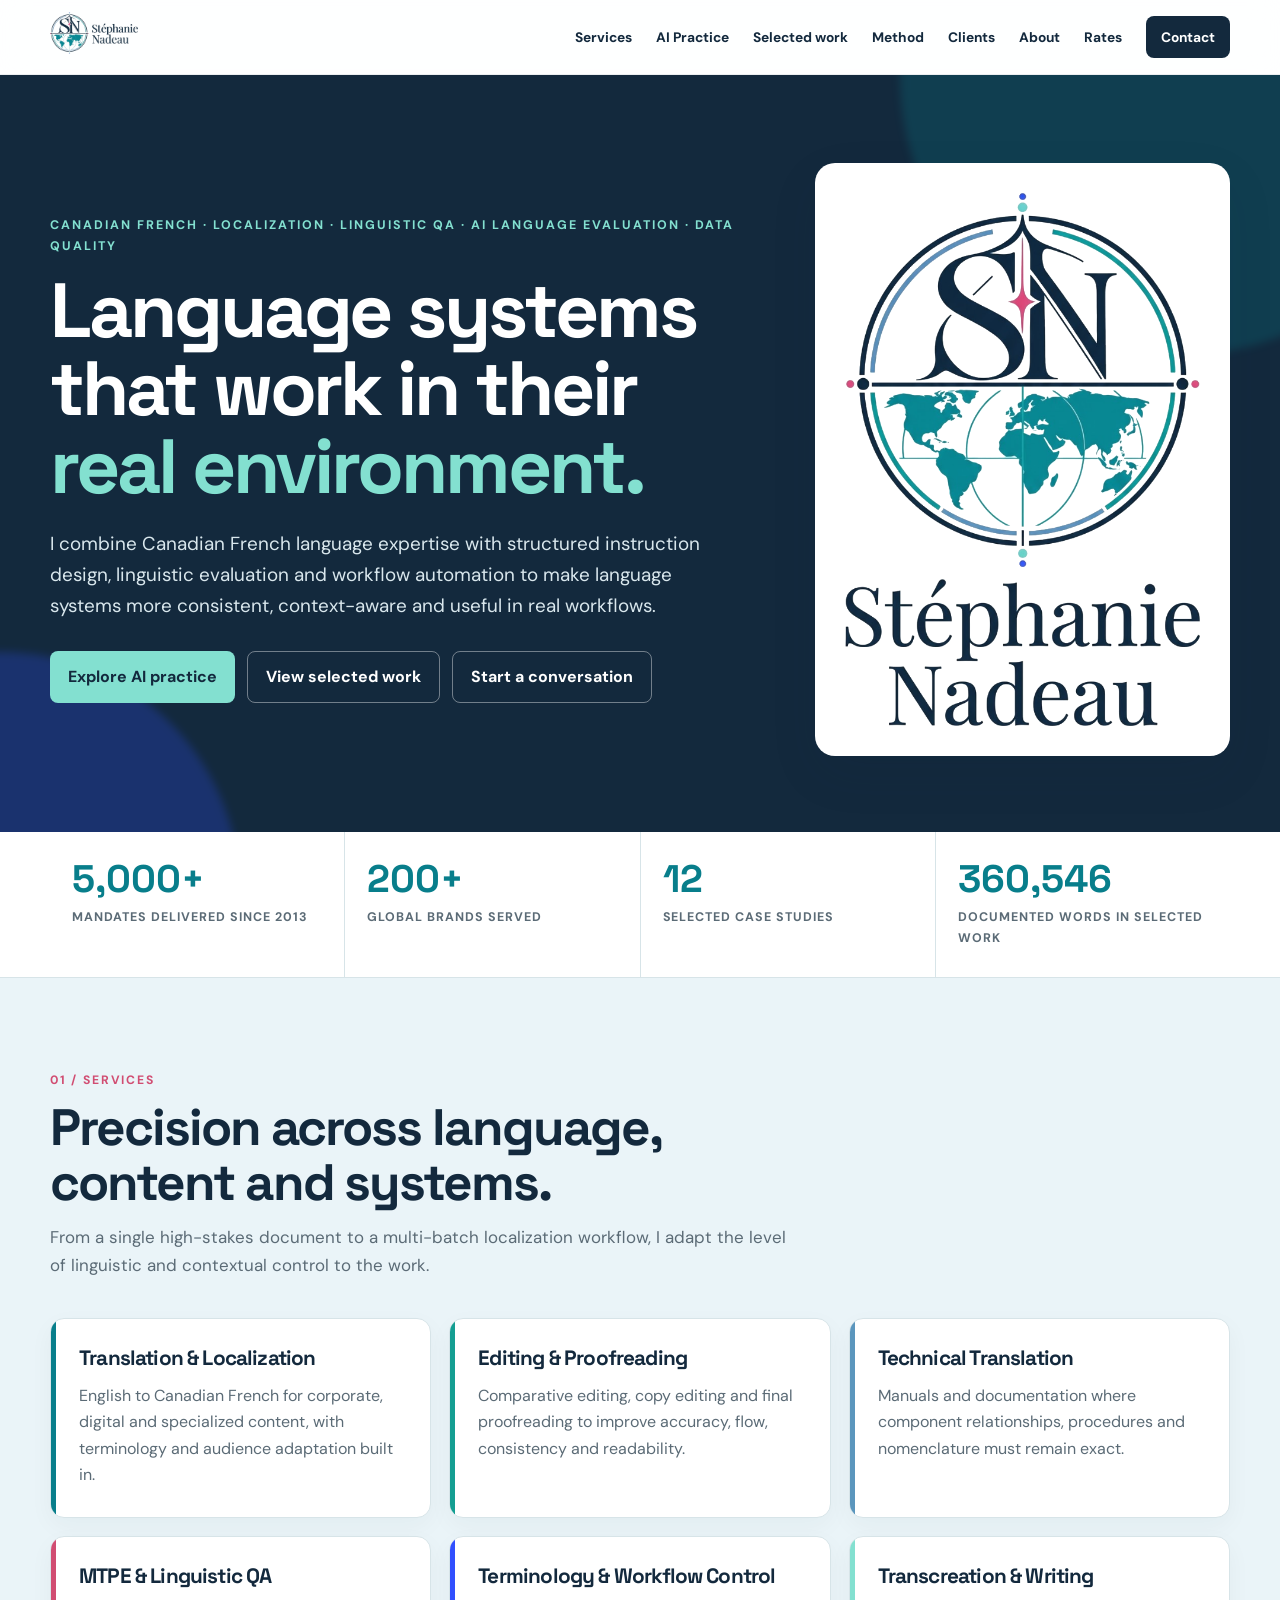
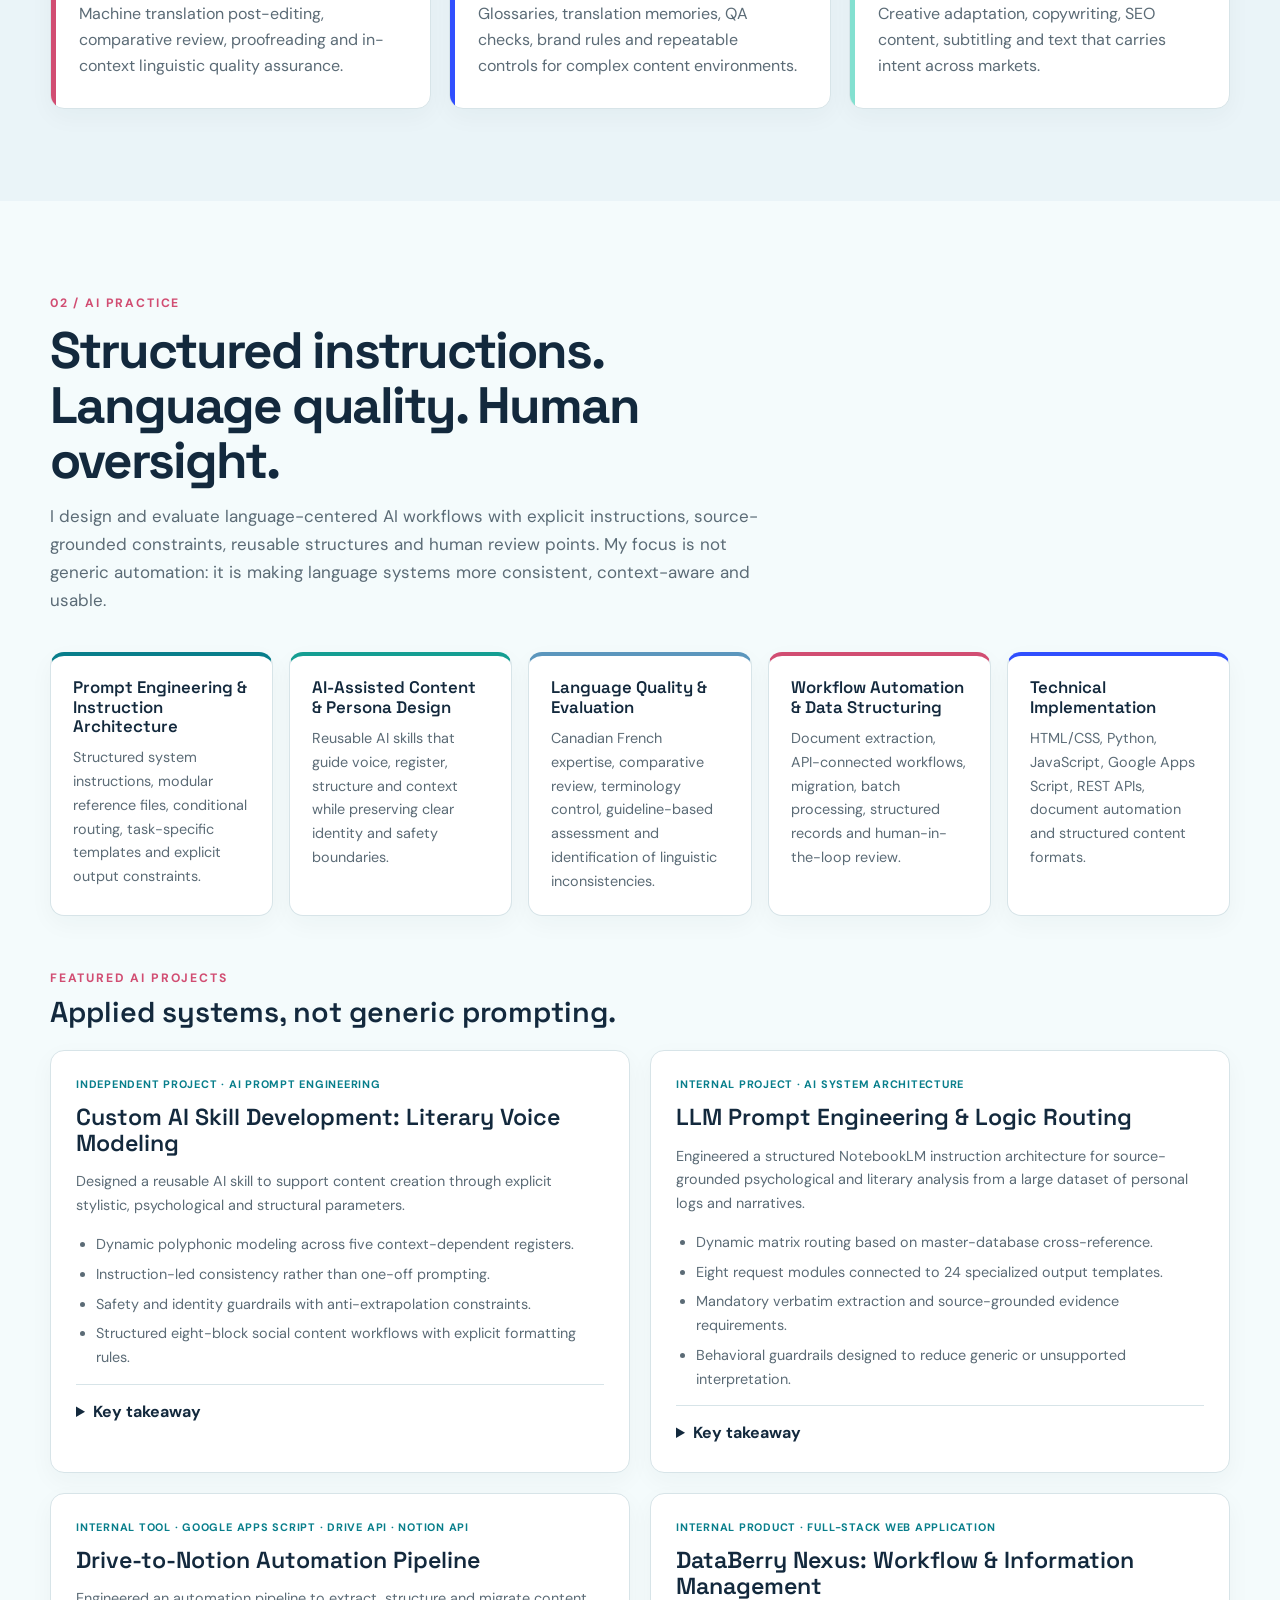
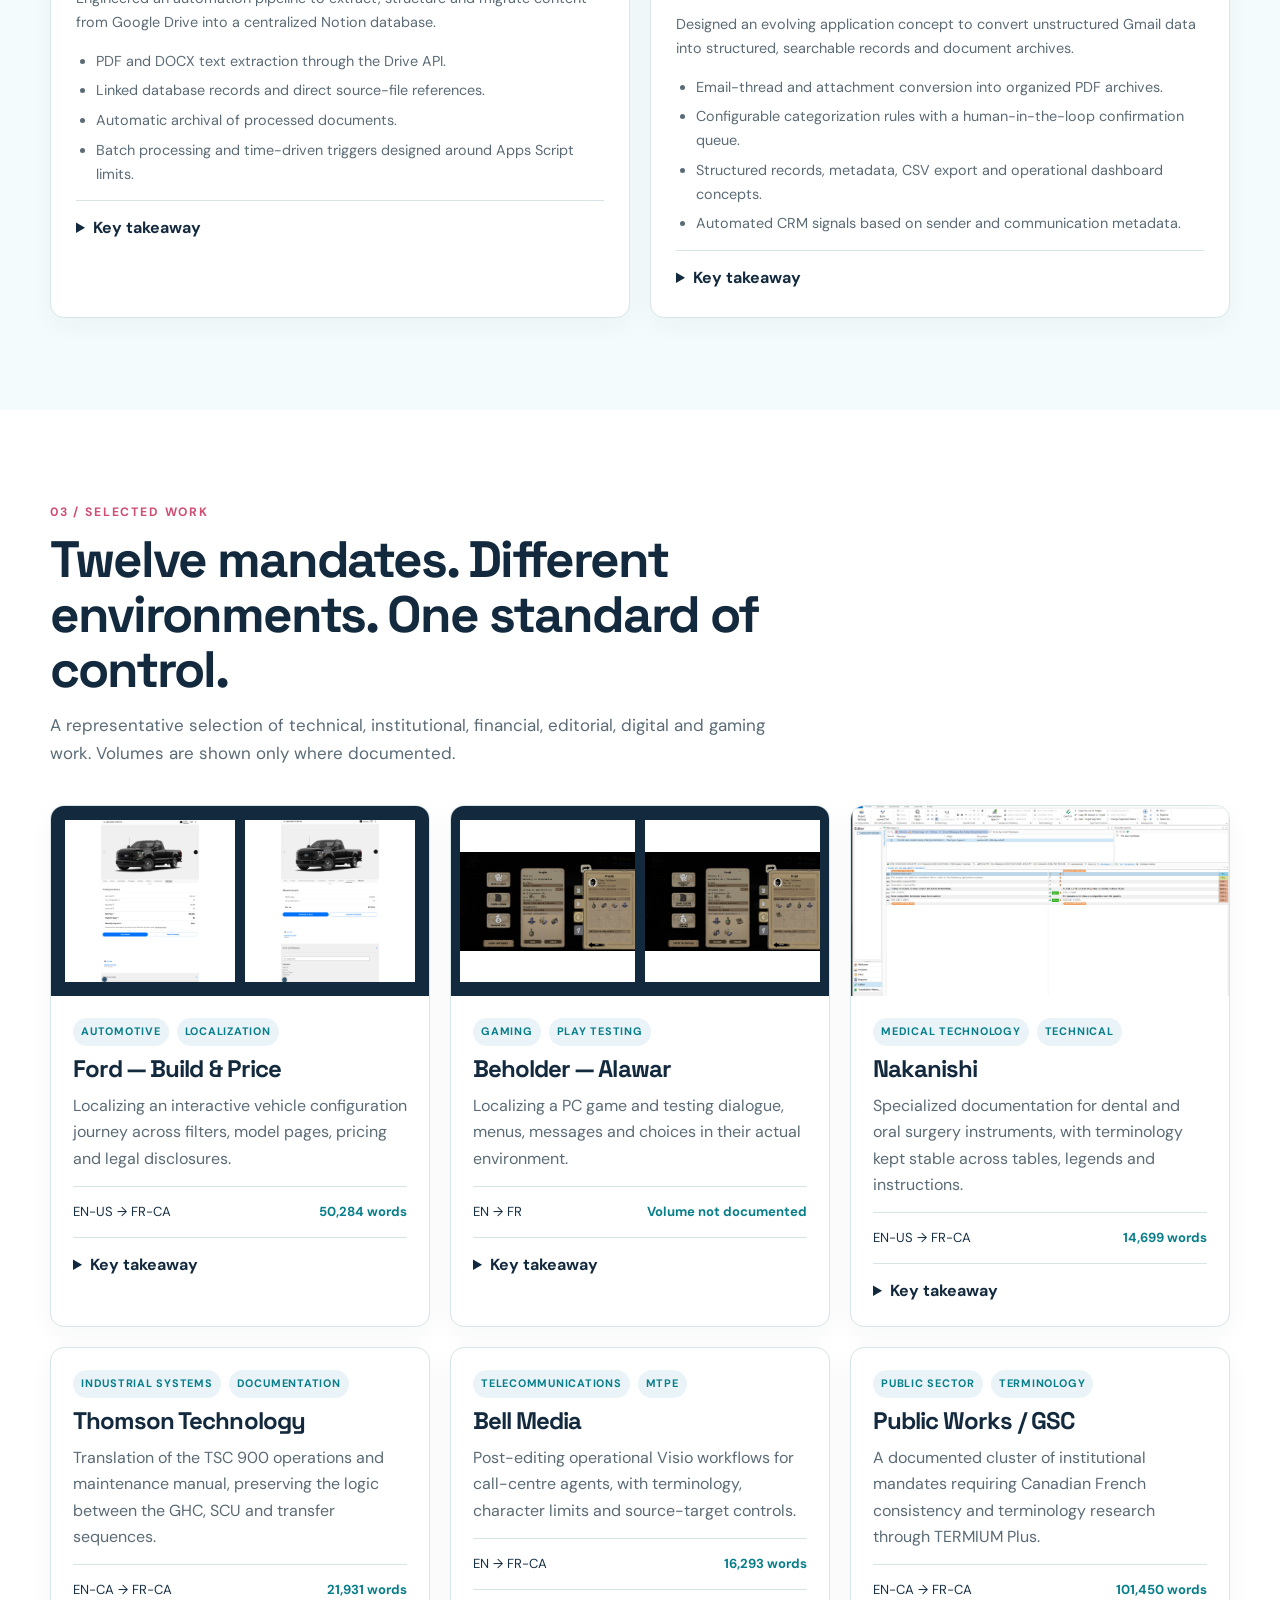
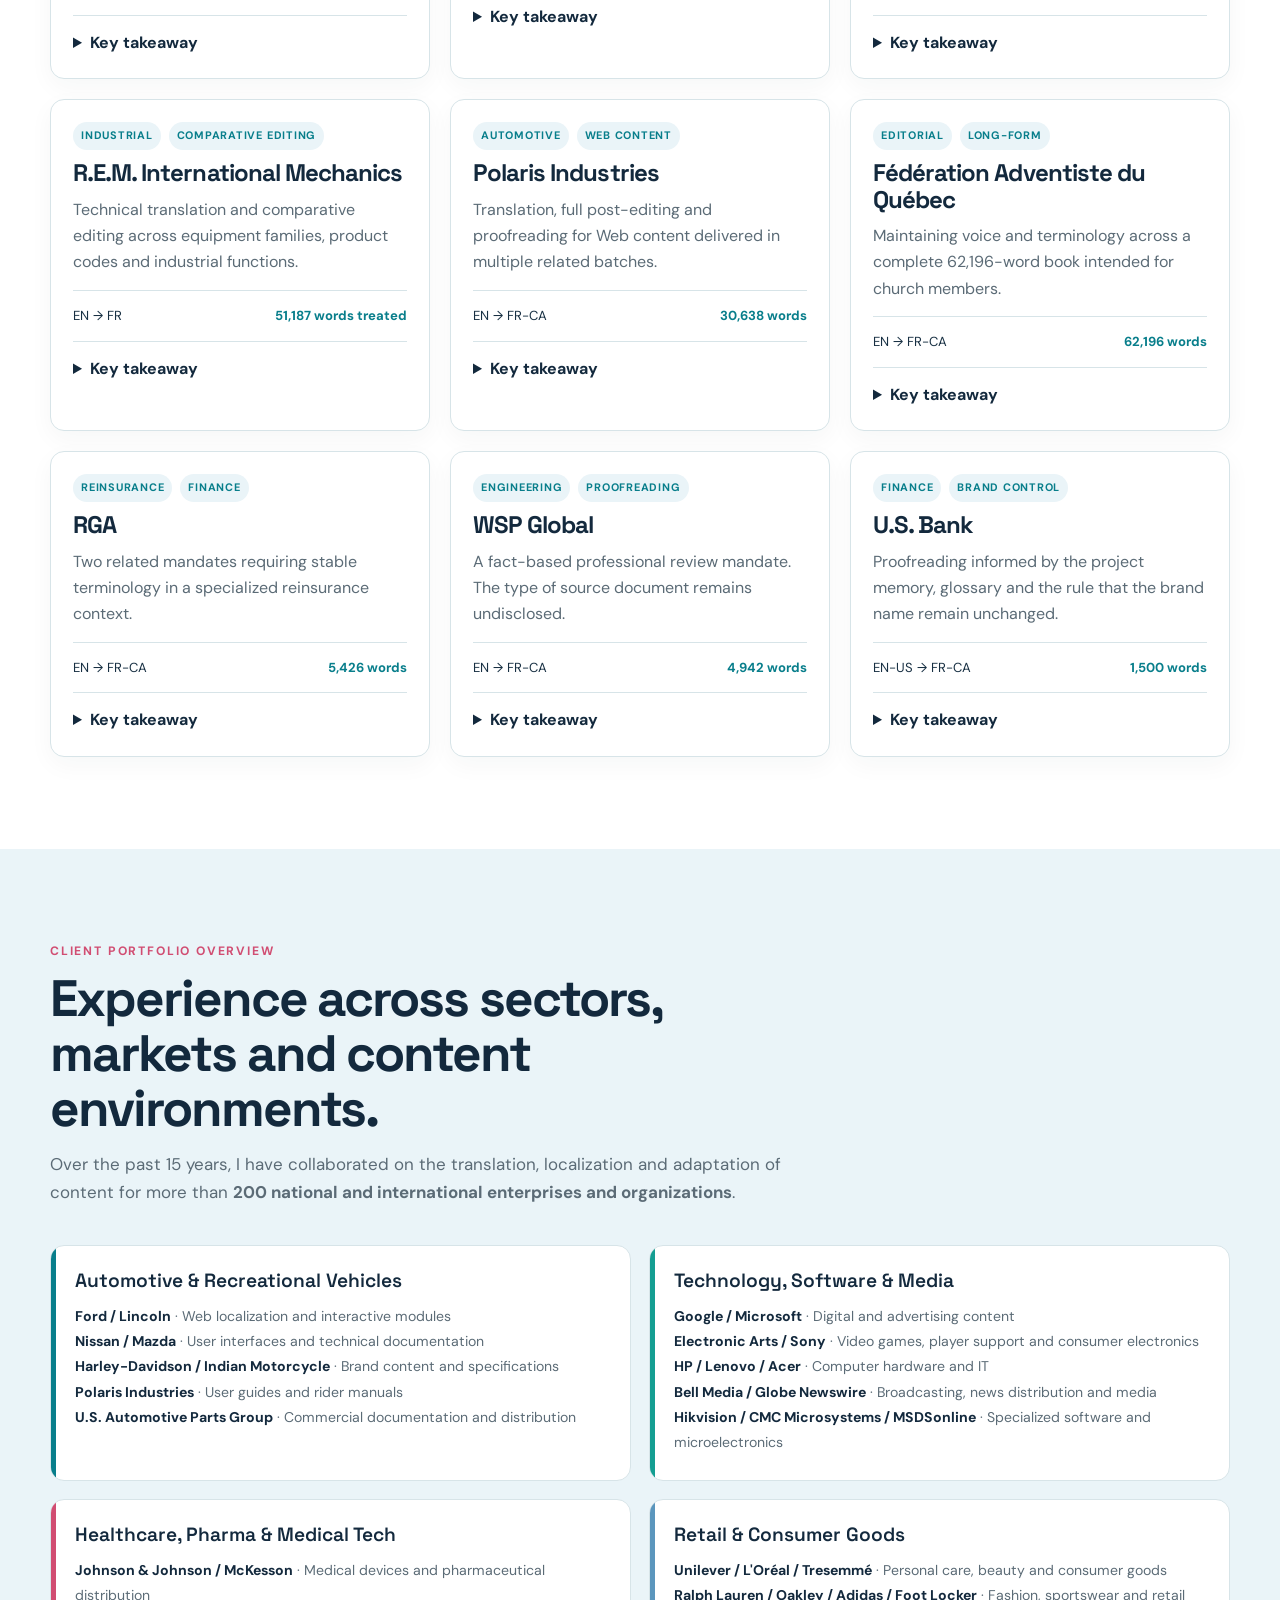
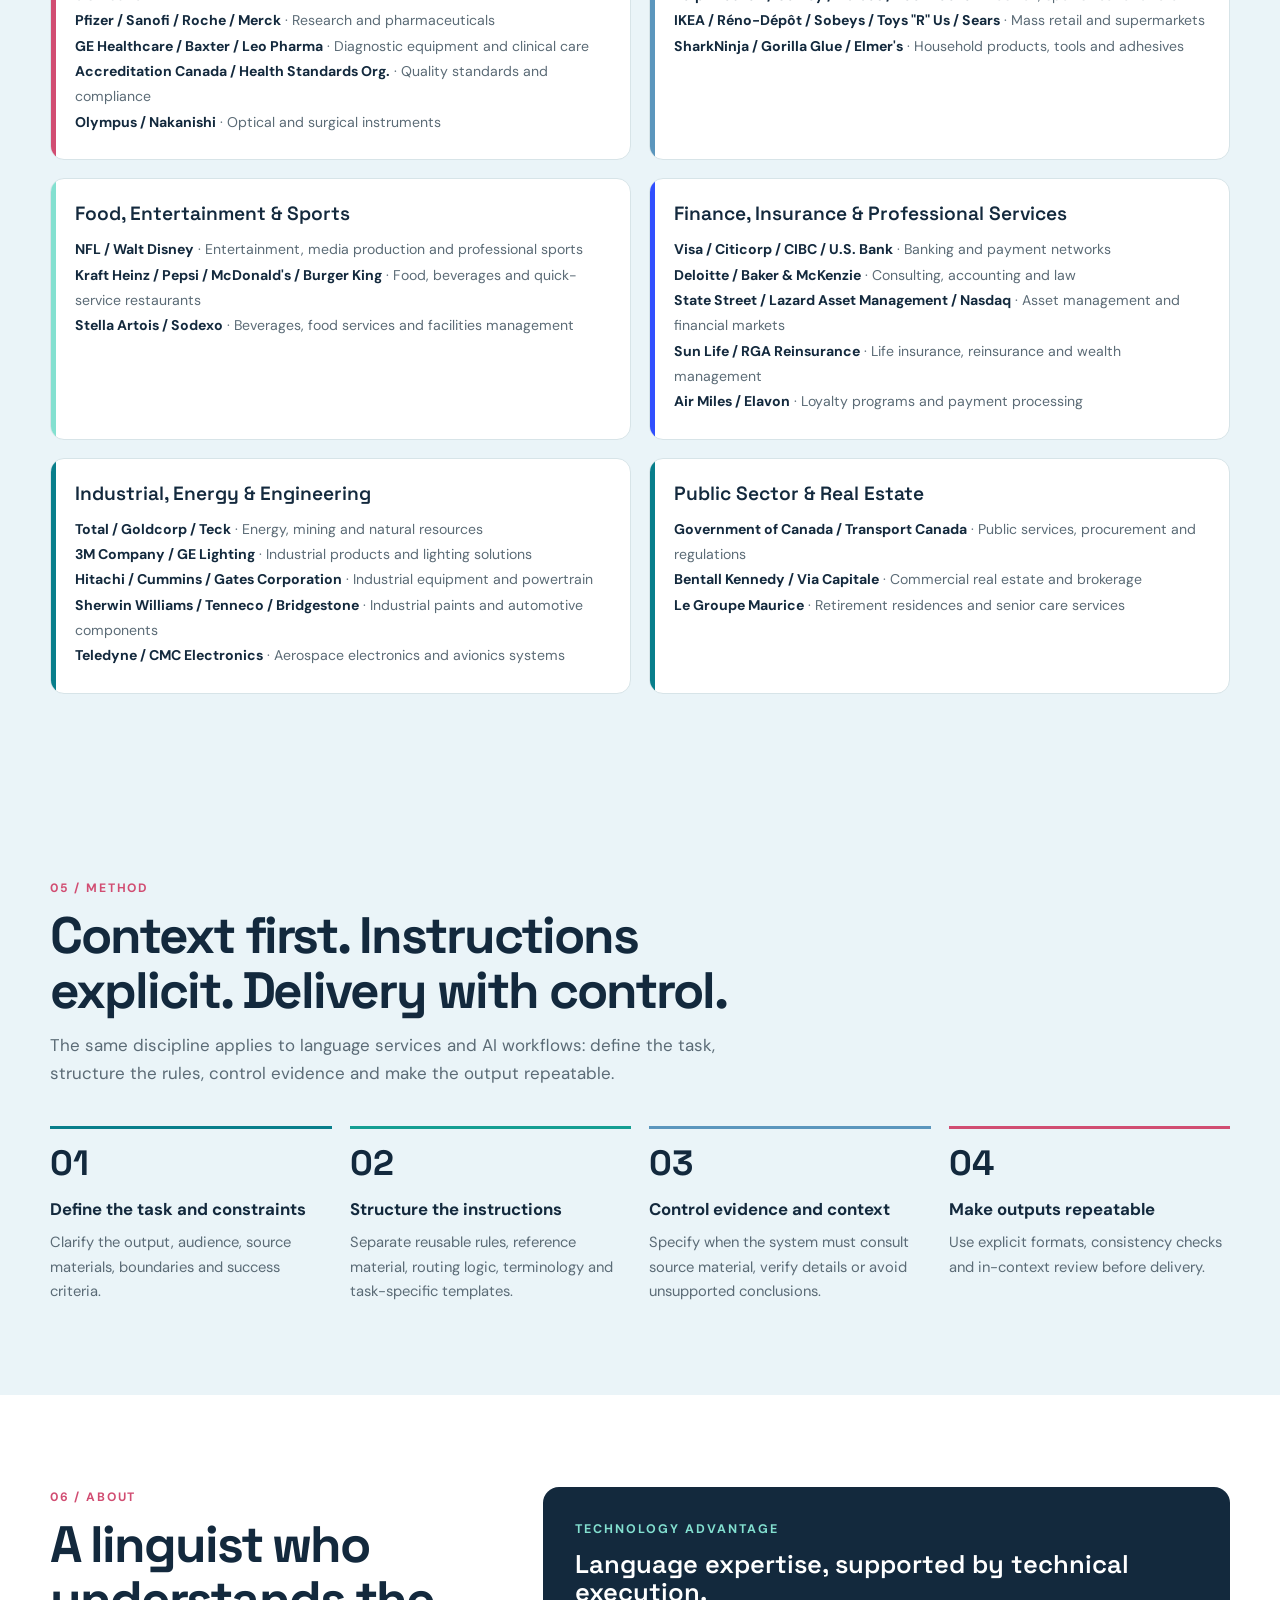
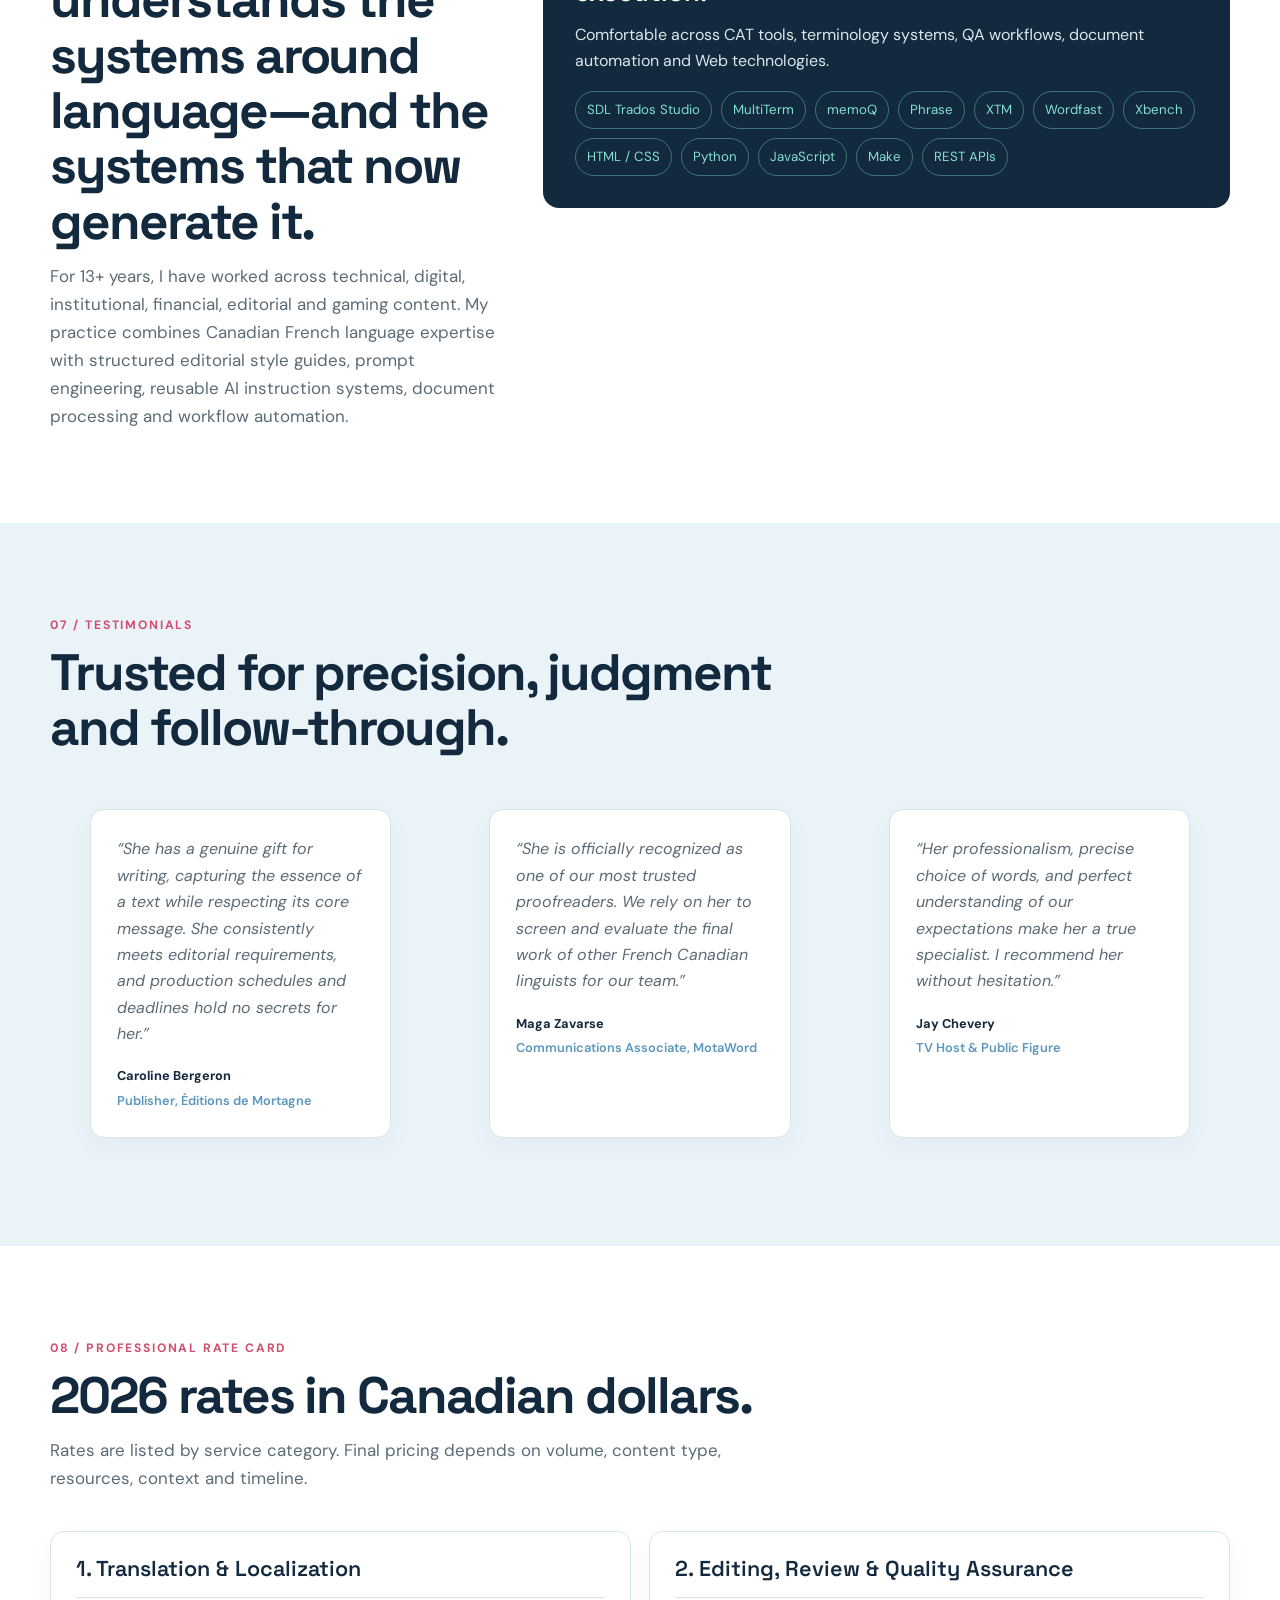
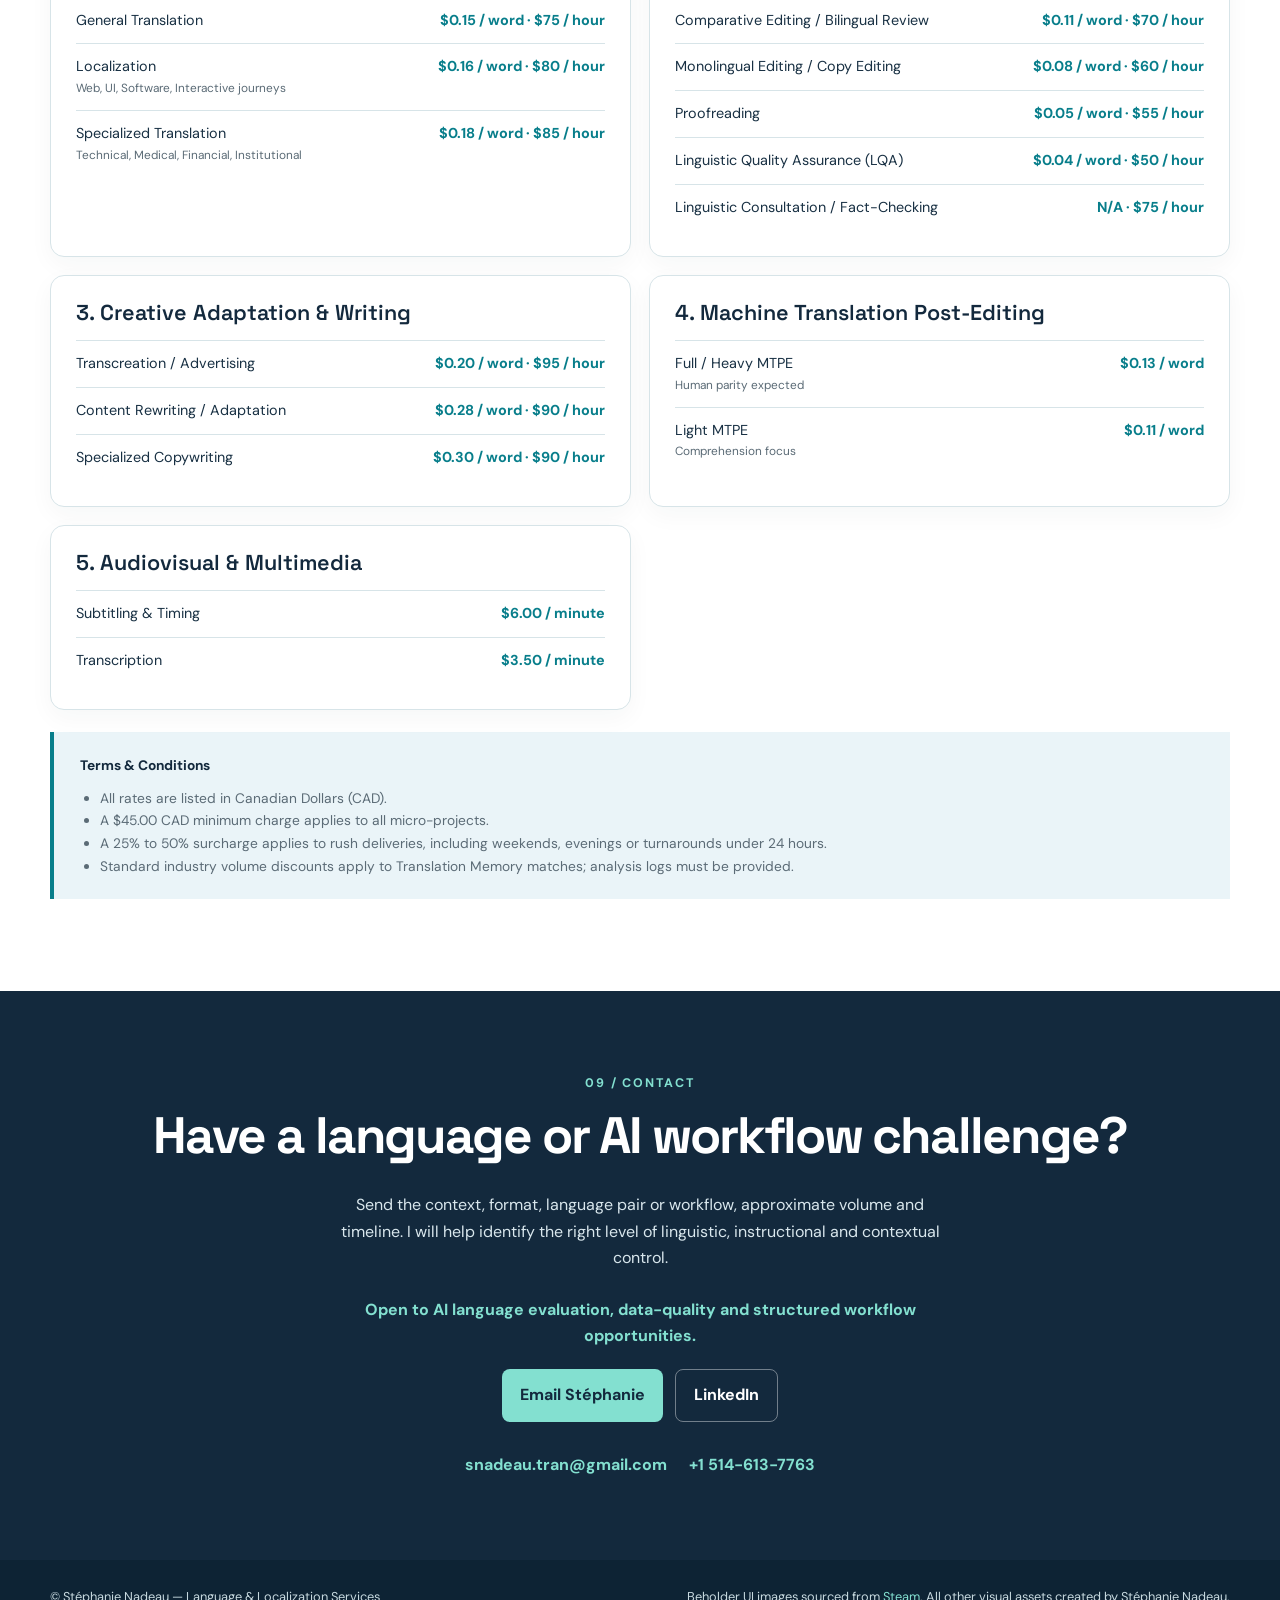
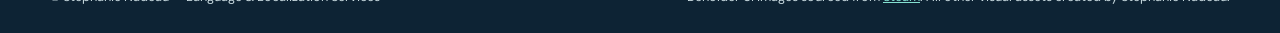
==== commit b5b398de: "Add AI language evaluation practice" ====
--- a/index.html
+++ b/index.html
@@ -2,17 +2,18 @@
 <html lang="en">
 <head>
 <meta charset="utf-8"><meta name="viewport" content="width=device-width, initial-scale=1">
-<meta name="description" content="Stéphanie Nadeau — Bilingual Linguist and Localization Specialist. Canadian French translation, localization, linguistic QA, MTPE and technical language services.">
-<meta property="og:title" content="Stéphanie Nadeau | Linguist & Localization Specialist"><meta property="og:description" content="Canadian French translation, localization, linguistic QA and language technologies."><meta property="og:type" content="website">
+<meta name="description" content="Stéphanie Nadeau — Bilingual Linguist specializing in Canadian French, localization, linguistic QA, AI language evaluation, structured instruction design and workflow automation.">
+<meta property="og:title" content="Stéphanie Nadeau | Linguist, AI Language Evaluation & Data Quality"><meta property="og:description" content="Canadian French translation, localization, linguistic QA and language technologies."><meta property="og:type" content="website">
 <title>Stéphanie Nadeau | Linguist & Localization Specialist</title><link rel="icon" type="image/png" href="assets/logo/symbol.png"><link rel="stylesheet" href="css/styles.css">
 </head>
 <body><a class="skip" href="#main">Skip to content</a>
-<header class="site-nav"><div class="wrap nav-inner"><a href="#top" aria-label="Stéphanie Nadeau home"><img class="nav-logo" src="assets/logo/logo-horizontal.png" alt="Stéphanie Nadeau — Bilingual Linguist and Localization Specialist"></a><button class="menu" aria-label="Open navigation" aria-expanded="false">☰</button><nav class="nav-links" aria-label="Main navigation"><a href="#services">Services</a><a href="#work">Selected work</a><a href="#method">Method</a><a href="#clients">Clients</a><a href="#about">About</a><a href="#rates">Rates</a><a class="nav-cta" href="#contact">Contact</a></nav></div></header>
+<header class="site-nav"><div class="wrap nav-inner"><a href="#top" aria-label="Stéphanie Nadeau home"><img class="nav-logo" src="assets/logo/logo-horizontal.png" alt="Stéphanie Nadeau — Bilingual Linguist and Localization Specialist"></a><button class="menu" aria-label="Open navigation" aria-expanded="false">☰</button><nav class="nav-links" aria-label="Main navigation"><a href="#services">Services</a><a href="#ai">AI Practice</a><a href="#work">Selected work</a><a href="#method">Method</a><a href="#clients">Clients</a><a href="#about">About</a><a href="#rates">Rates</a><a class="nav-cta" href="#contact">Contact</a></nav></div></header>
 <main id="main">
-<section id="top" class="hero"><div class="wrap hero-grid"><div><div class="eyebrow">Canadian French · Translation · Localization · Linguistic QA · MTPE</div><h1>Language that works in its <span>real environment.</span></h1><p class="hero-lede">I help global brands deliver accurate, coherent and context-aware French content across technical documentation, digital products, interfaces, games and institutional communications.</p><div class="hero-actions"><a class="button primary" href="#work">View selected work</a><a class="button secondary" href="mailto:snadeau.tran@gmail.com?subject=Localization%20inquiry">Start a conversation</a></div></div><div class="hero-mark"><img src="assets/logo/logo-vertical.png" alt="Stéphanie Nadeau logo"></div></div></section>
+<section id="top" class="hero"><div class="wrap hero-grid"><div><div class="eyebrow">Canadian French · Localization · Linguistic QA · AI Language Evaluation · Data Quality</div><h1>Language systems that work in their <span>real environment.</span></h1><p class="hero-lede">I combine Canadian French language expertise with structured instruction design, linguistic evaluation and workflow automation to make language systems more consistent, context-aware and useful in real workflows.</p><div class="hero-actions"><a class="button primary" href="#ai">Explore AI practice</a><a class="button secondary" href="#work">View selected work</a><a class="button secondary" href="mailto:snadeau.tran@gmail.com?subject=Language%20or%20AI%20inquiry">Start a conversation</a></div></div><div class="hero-mark"><img src="assets/logo/logo-vertical.png" alt="Stéphanie Nadeau logo"></div></div></section>
 <section class="stats" aria-label="Career highlights"><div class="wrap stat-grid"><div class="stat"><strong>5,000+</strong><span>Mandates delivered since 2013</span></div><div class="stat"><strong>200+</strong><span>Global brands served</span></div><div class="stat"><strong>12</strong><span>Selected case studies</span></div><div class="stat"><strong>360,546</strong><span>Documented words in selected work</span></div></div></section>
 <section id="services" class="section"><div class="wrap"><div class="section-head"><div class="section-kicker">01 / Services</div><h2>Precision across language, content and systems.</h2><p class="section-intro">From a single high-stakes document to a multi-batch localization workflow, I adapt the level of linguistic and contextual control to the work.</p></div><div class="services"><article class="card"><h3>Translation & Localization</h3><p>English to Canadian French for corporate, digital and specialized content, with terminology and audience adaptation built in.</p></article><article class="card"><h3>Editing & Proofreading</h3><p>Comparative editing, copy editing and final proofreading to improve accuracy, flow, consistency and readability.</p></article><article class="card"><h3>Technical Translation</h3><p>Manuals and documentation where component relationships, procedures and nomenclature must remain exact.</p></article><article class="card"><h3>MTPE & Linguistic QA</h3><p>Machine translation post-editing, comparative review, proofreading and in-context linguistic quality assurance.</p></article><article class="card"><h3>Terminology & Workflow Control</h3><p>Glossaries, translation memories, QA checks, brand rules and repeatable controls for complex content environments.</p></article><article class="card"><h3>Transcreation & Writing</h3><p>Creative adaptation, copywriting, SEO content, subtitling and text that carries intent across markets.</p></article></div></div></section>
-<section id="work" class="section alt"><div class="wrap"><div class="section-head"><div class="section-kicker">02 / Selected work</div><h2>Twelve mandates. Different environments. One standard of control.</h2><p class="section-intro">A representative selection of technical, institutional, financial, editorial, digital and gaming work. Volumes are shown only where documented.</p></div><div class="case-grid">
+<section id="ai" class="section ai-section"><div class="wrap"><div class="section-head"><div class="section-kicker">02 / AI Practice</div><h2>Structured instructions. Language quality. Human oversight.</h2><p class="section-intro">I design and evaluate language-centered AI workflows with explicit instructions, source-grounded constraints, reusable structures and human review points. My focus is not generic automation: it is making language systems more consistent, context-aware and usable.</p></div><div class="ai-capabilities"><article class="ai-capability"><h3>Prompt Engineering & Instruction Architecture</h3><p>Structured system instructions, modular reference files, conditional routing, task-specific templates and explicit output constraints.</p></article><article class="ai-capability"><h3>AI-Assisted Content & Persona Design</h3><p>Reusable AI skills that guide voice, register, structure and context while preserving clear identity and safety boundaries.</p></article><article class="ai-capability"><h3>Language Quality & Evaluation</h3><p>Canadian French expertise, comparative review, terminology control, guideline-based assessment and identification of linguistic inconsistencies.</p></article><article class="ai-capability"><h3>Workflow Automation & Data Structuring</h3><p>Document extraction, API-connected workflows, migration, batch processing, structured records and human-in-the-loop review.</p></article><article class="ai-capability"><h3>Technical Implementation</h3><p>HTML/CSS, Python, JavaScript, Google Apps Script, REST APIs, document automation and structured content formats.</p></article></div><div class="ai-project-head"><div class="section-kicker">Featured AI projects</div><h3>Applied systems, not generic prompting.</h3></div><div class="ai-project-grid"><article class="ai-project"><div class="project-status">Independent project · AI prompt engineering</div><h3>Custom AI Skill Development: Literary Voice Modeling</h3><p>Designed a reusable AI skill to support content creation through explicit stylistic, psychological and structural parameters.</p><ul><li>Dynamic polyphonic modeling across five context-dependent registers.</li><li>Instruction-led consistency rather than one-off prompting.</li><li>Safety and identity guardrails with anti-extrapolation constraints.</li><li>Structured eight-block social content workflows with explicit formatting rules.</li></ul><details class="case-details"><summary>Key takeaway</summary><p>A consistent AI-assisted voice requires explicit modeling of register, context and boundaries—not just a descriptive prompt.</p></details></article><article class="ai-project"><div class="project-status">Internal project · AI system architecture</div><h3>LLM Prompt Engineering & Logic Routing</h3><p>Engineered a structured NotebookLM instruction architecture for source-grounded psychological and literary analysis from a large dataset of personal logs and narratives.</p><ul><li>Dynamic matrix routing based on master-database cross-reference.</li><li>Eight request modules connected to 24 specialized output templates.</li><li>Mandatory verbatim extraction and source-grounded evidence requirements.</li><li>Behavioral guardrails designed to reduce generic or unsupported interpretation.</li></ul><details class="case-details"><summary>Key takeaway</summary><p>Complex AI analysis becomes more repeatable when classification, routing and evidence requirements are designed before generation.</p></details></article><article class="ai-project"><div class="project-status">Internal tool · Google Apps Script · Drive API · Notion API</div><h3>Drive-to-Notion Automation Pipeline</h3><p>Engineered an automation pipeline to extract, structure and migrate content from Google Drive into a centralized Notion database.</p><ul><li>PDF and DOCX text extraction through the Drive API.</li><li>Linked database records and direct source-file references.</li><li>Automatic archival of processed documents.</li><li>Batch processing and time-driven triggers designed around Apps Script limits.</li></ul><details class="case-details"><summary>Key takeaway</summary><p>Automation becomes dependable when extraction, schema detection, traceability and archival are treated as one workflow.</p></details></article><article class="ai-project"><div class="project-status">Internal product · Full-stack web application</div><h3>DataBerry Nexus: Workflow & Information Management</h3><p>Designed an evolving application concept to convert unstructured Gmail data into structured, searchable records and document archives.</p><ul><li>Email-thread and attachment conversion into organized PDF archives.</li><li>Configurable categorization rules with a human-in-the-loop confirmation queue.</li><li>Structured records, metadata, CSV export and operational dashboard concepts.</li><li>Automated CRM signals based on sender and communication metadata.</li></ul><details class="case-details"><summary>Key takeaway</summary><p>Structured information systems need human review points where classification affects the integrity of the archive.</p></details></article></div></div></section>
+<section id="work" class="section alt"><div class="wrap"><div class="section-head"><div class="section-kicker">03 / Selected work</div><h2>Twelve mandates. Different environments. One standard of control.</h2><p class="section-intro">A representative selection of technical, institutional, financial, editorial, digital and gaming work. Volumes are shown only where documented.</p></div><div class="case-grid">
 <article class="case"><div class="case-media duo"><img src="assets/images/Ford_EN.png" alt="Ford Build and Price interface in English"><img src="assets/images/Ford_FR.png" alt="Ford Build and Price interface in Canadian French"></div><div class="case-body"><div class="case-meta"><span class="tag">Automotive</span><span class="tag">Localization</span></div><h3>Ford — Build & Price</h3><p>Localizing an interactive vehicle configuration journey across filters, model pages, pricing and legal disclosures.</p><div class="case-data"><span>EN-US → FR-CA</span><strong>50,284 words</strong></div><details class="case-details"><summary>Key takeaway</summary><p>A localized automotive interface must function as a coherent journey, not as a series of independently translated segments.</p></details></div></article>
 <article class="case"><div class="case-media duo"><img src="assets/images/Beholder_EN.jpg" alt="Beholder game interface in English"><img src="assets/images/Beholder_FR.jpg" alt="Beholder game interface in French"></div><div class="case-body"><div class="case-meta"><span class="tag">Gaming</span><span class="tag">Play testing</span></div><h3>Beholder — Alawar</h3><p>Localizing a PC game and testing dialogue, menus, messages and choices in their actual environment.</p><div class="case-data"><span>EN → FR</span><strong>Volume not documented</strong></div><details class="case-details"><summary>Key takeaway</summary><p>A successful game localization is verified in the game itself, not only in a string table.</p></details></div></article>
 <article class="case"><div class="case-media"><img src="assets/images/Nakanishi.png" alt="Nakanishi technical translation project visual"></div><div class="case-body"><div class="case-meta"><span class="tag">Medical technology</span><span class="tag">Technical</span></div><h3>Nakanishi</h3><p>Specialized documentation for dental and oral surgery instruments, with terminology kept stable across tables, legends and instructions.</p><div class="case-data"><span>EN-US → FR-CA</span><strong>14,699 words</strong></div><details class="case-details"><summary>Key takeaway</summary><p>Specialized technical documentation must remain coherent in its terminology, component relationships and instructions for use.</p></details></div></article>
@@ -26,8 +27,8 @@
 <article class="case"><div class="case-body"><div class="case-meta"><span class="tag">Engineering</span><span class="tag">Proofreading</span></div><h3>WSP Global</h3><p>A fact-based professional review mandate. The type of source document remains undisclosed.</p><div class="case-data"><span>EN → FR-CA</span><strong>4,942 words</strong></div><details class="case-details"><summary>Key takeaway</summary><p>When a client document cannot be reproduced, the evidence can remain factual: client, service, language pair, volume and period.</p></details></div></article>
 <article class="case"><div class="case-body"><div class="case-meta"><span class="tag">Finance</span><span class="tag">Brand control</span></div><h3>U.S. Bank</h3><p>Proofreading informed by the project memory, glossary and the rule that the brand name remain unchanged.</p><div class="case-data"><span>EN-US → FR-CA</span><strong>1,500 words</strong></div><details class="case-details"><summary>Key takeaway</summary><p>Quality proofreading considers the project memory, glossary and brand rules, not grammar alone.</p></details></div></article>
 </div></div></section>
-<section id="clients" class="section"><div class="wrap"><div class="section-head"><div class="section-kicker">Client Portfolio Overview</div><h2>Experience across sectors, markets and content environments.</h2><p class="section-intro">Over the past 15 years, I have collaborated on the translation, localization and adaptation of content for more than <strong>200 national and international enterprises and organizations</strong>.</p></div><div class="client-grid"><article class="client-card"><h3>Automotive & Recreational Vehicles</h3><p><strong>Ford / Lincoln</strong> · Web localization and interactive modules<br><strong>Nissan / Mazda</strong> · User interfaces and technical documentation<br><strong>Harley-Davidson / Indian Motorcycle</strong> · Brand content and specifications<br><strong>Polaris Industries</strong> · User guides and rider manuals<br><strong>U.S. Automotive Parts Group</strong> · Commercial documentation and distribution</p></article><article class="client-card"><h3>Technology, Software & Media</h3><p><strong>Google / Microsoft</strong> · Digital and advertising content<br><strong>Electronic Arts / Sony</strong> · Video games, player support and consumer electronics<br><strong>HP / Lenovo / Acer</strong> · Computer hardware and IT<br><strong>Bell Media / Globe Newswire</strong> · Broadcasting, news distribution and media<br><strong>Hikvision / CMC Microsystems / MSDSonline</strong> · Specialized software and microelectronics</p></article><article class="client-card"><h3>Healthcare, Pharma & Medical Tech</h3><p><strong>Johnson & Johnson / McKesson</strong> · Medical devices and pharmaceutical distribution<br><strong>Pfizer / Sanofi / Roche / Merck</strong> · Research and pharmaceuticals<br><strong>GE Healthcare / Baxter / Leo Pharma</strong> · Diagnostic equipment and clinical care<br><strong>Accreditation Canada / Health Standards Org.</strong> · Quality standards and compliance<br><strong>Olympus / Nakanishi</strong> · Optical and surgical instruments</p></article><article class="client-card"><h3>Retail & Consumer Goods</h3><p><strong>Unilever / L'Oréal / Tresemmé</strong> · Personal care, beauty and consumer goods<br><strong>Ralph Lauren / Oakley / Adidas / Foot Locker</strong> · Fashion, sportswear and retail<br><strong>IKEA / Réno-Dépôt / Sobeys / Toys "R" Us / Sears</strong> · Mass retail and supermarkets<br><strong>SharkNinja / Gorilla Glue / Elmer's</strong> · Household products, tools and adhesives</p></article><article class="client-card"><h3>Food, Entertainment & Sports</h3><p><strong>NFL / Walt Disney</strong> · Entertainment, media production and professional sports<br><strong>Kraft Heinz / Pepsi / McDonald's / Burger King</strong> · Food, beverages and quick-service restaurants<br><strong>Stella Artois / Sodexo</strong> · Beverages, food services and facilities management</p></article><article class="client-card"><h3>Finance, Insurance & Professional Services</h3><p><strong>Visa / Citicorp / CIBC / U.S. Bank</strong> · Banking and payment networks<br><strong>Deloitte / Baker & McKenzie</strong> · Consulting, accounting and law<br><strong>State Street / Lazard Asset Management / Nasdaq</strong> · Asset management and financial markets<br><strong>Sun Life / RGA Reinsurance</strong> · Life insurance, reinsurance and wealth management<br><strong>Air Miles / Elavon</strong> · Loyalty programs and payment processing</p></article><article class="client-card"><h3>Industrial, Energy & Engineering</h3><p><strong>Total / Goldcorp / Teck</strong> · Energy, mining and natural resources<br><strong>3M Company / GE Lighting</strong> · Industrial products and lighting solutions<br><strong>Hitachi / Cummins / Gates Corporation</strong> · Industrial equipment and powertrain<br><strong>Sherwin Williams / Tenneco / Bridgestone</strong> · Industrial paints and automotive components<br><strong>Teledyne / CMC Electronics</strong> · Aerospace electronics and avionics systems</p></article><article class="client-card"><h3>Public Sector & Real Estate</h3><p><strong>Government of Canada / Transport Canada</strong> · Public services, procurement and regulations<br><strong>Bentall Kennedy / Via Capitale</strong> · Commercial real estate and brokerage<br><strong>Le Groupe Maurice</strong> · Retirement residences and senior care services</p></article></div></div></section><section id="method" class="section"><div class="wrap"><div class="section-head"><div class="section-kicker">03 / Method</div><h2>Context first. Terminology always. Delivery with control.</h2></div><div class="method-grid"><div class="method-step"><b>01</b><h3>Understand the environment</h3><p>Identify the audience, format, workflow, constraints and real use of the content.</p></div><div class="method-step"><b>02</b><h3>Stabilize terminology</h3><p>Build decisions around glossaries, memories, style guides, product relationships and context.</p></div><div class="method-step"><b>03</b><h3>Check in context</h3><p>Review interfaces, games, flows and structured content where the words actually operate.</p></div><div class="method-step"><b>04</b><h3>Control before delivery</h3><p>Check source-target consistency, forbidden characters, limits, brand rules and risk points.</p></div></div></div></section>
-<section id="about" class="section alt"><div class="wrap tech-layout"><div><div class="section-kicker">04 / About</div><h2>A linguist who understands the systems around the words.</h2><p class="section-intro">Since 2013, I have worked across technical, digital, institutional, financial, editorial and gaming content. My practice combines linguistic precision with the technical fluency needed to work inside modern localization environments.</p></div><div class="tech-panel"><div class="eyebrow">Technology advantage</div><h3>Language expertise, supported by technical execution.</h3><p>Comfortable across CAT tools, terminology systems, QA workflows, document automation and Web technologies.</p><div class="tech-list"><span>SDL Trados Studio</span><span>MultiTerm</span><span>memoQ</span><span>Phrase</span><span>XTM</span><span>Wordfast</span><span>Xbench</span><span>HTML / CSS</span><span>Python</span><span>JavaScript</span><span>Make</span><span>REST APIs</span></div></div></div></section>
-<section class="section"><div class="wrap"><div class="section-head"><div class="section-kicker">05 / Testimonials</div><h2>Trusted for precision, judgment and follow-through.</h2></div><div class="quotes"><blockquote class="quote"><p>“She has a genuine gift for writing, capturing the essence of a text while respecting its core message. She consistently meets editorial requirements, and production schedules and deadlines hold no secrets for her.”</p><footer>Caroline Bergeron<span>Publisher, Éditions de Mortagne</span></footer></blockquote><blockquote class="quote"><p>“She is officially recognized as one of our most trusted proofreaders. We rely on her to screen and evaluate the final work of other French Canadian linguists for our team.”</p><footer>Maga Zavarse<span>Communications Associate, MotaWord</span></footer></blockquote><blockquote class="quote"><p>“Her professionalism, precise choice of words, and perfect understanding of our expectations make her a true specialist. I recommend her without hesitation.”</p><footer>Jay Chevery<span>TV Host & Public Figure</span></footer></blockquote></div></div></section>
-<section id="rates" class="section alt"><div class="wrap"><div class="section-head"><div class="section-kicker">06 / Professional Rate Card</div><h2>2026 rates in Canadian dollars.</h2><p class="section-intro">Rates are listed by service category. Final pricing depends on volume, content type, resources, context and timeline.</p></div><div class="rate-grid"><article class="rate-card"><h3>1. Translation & Localization</h3><div class="rate-row"><span>General Translation</span><strong>$0.15 / word · $75 / hour</strong></div><div class="rate-row"><span>Localization <small>Web, UI, Software, Interactive journeys</small></span><strong>$0.16 / word · $80 / hour</strong></div><div class="rate-row"><span>Specialized Translation <small>Technical, Medical, Financial, Institutional</small></span><strong>$0.18 / word · $85 / hour</strong></div></article><article class="rate-card"><h3>2. Editing, Review & Quality Assurance</h3><div class="rate-row"><span>Comparative Editing / Bilingual Review</span><strong>$0.11 / word · $70 / hour</strong></div><div class="rate-row"><span>Monolingual Editing / Copy Editing</span><strong>$0.08 / word · $60 / hour</strong></div><div class="rate-row"><span>Proofreading</span><strong>$0.05 / word · $55 / hour</strong></div><div class="rate-row"><span>Linguistic Quality Assurance (LQA)</span><strong>$0.04 / word · $50 / hour</strong></div><div class="rate-row"><span>Linguistic Consultation / Fact-Checking</span><strong>N/A · $75 / hour</strong></div></article><article class="rate-card"><h3>3. Creative Adaptation & Writing</h3><div class="rate-row"><span>Transcreation / Advertising</span><strong>$0.20 / word · $95 / hour</strong></div><div class="rate-row"><span>Content Rewriting / Adaptation</span><strong>$0.28 / word · $90 / hour</strong></div><div class="rate-row"><span>Specialized Copywriting</span><strong>$0.30 / word · $90 / hour</strong></div></article><article class="rate-card"><h3>4. Machine Translation Post-Editing</h3><div class="rate-row"><span>Full / Heavy MTPE <small>Human parity expected</small></span><strong>$0.13 / word</strong></div><div class="rate-row"><span>Light MTPE <small>Comprehension focus</small></span><strong>$0.11 / word</strong></div></article><article class="rate-card"><h3>5. Audiovisual & Multimedia</h3><div class="rate-row"><span>Subtitling & Timing</span><strong>$6.00 / minute</strong></div><div class="rate-row"><span>Transcription</span><strong>$3.50 / minute</strong></div></article></div><div class="terms"><strong>Terms & Conditions</strong><ul><li>All rates are listed in Canadian Dollars (CAD).</li><li>A $45.00 CAD minimum charge applies to all micro-projects.</li><li>A 25% to 50% surcharge applies to rush deliveries, including weekends, evenings or turnarounds under 24 hours.</li><li>Standard industry volume discounts apply to Translation Memory matches; analysis logs must be provided.</li></ul></div></div></section><section id="contact" class="closing"><div class="wrap"><div class="eyebrow">07 / Contact</div><h2>Have a localization challenge?</h2><p>Send the context, format, language pair, approximate volume and timeline. I will help identify the right level of linguistic and contextual control.</p><div class="hero-actions" style="justify-content:center"><a class="button primary" href="mailto:snadeau.tran@gmail.com?subject=Localization%20inquiry">Email Stéphanie</a><a class="button secondary" href="https://www.linkedin.com/in/s-nadeau" target="_blank" rel="noopener">LinkedIn</a></div><div class="contact-line"><span>snadeau.tran@gmail.com</span><span>+1 514-613-7763</span></div></div></section>
+<section id="clients" class="section"><div class="wrap"><div class="section-head"><div class="section-kicker">Client Portfolio Overview</div><h2>Experience across sectors, markets and content environments.</h2><p class="section-intro">Over the past 15 years, I have collaborated on the translation, localization and adaptation of content for more than <strong>200 national and international enterprises and organizations</strong>.</p></div><div class="client-grid"><article class="client-card"><h3>Automotive & Recreational Vehicles</h3><p><strong>Ford / Lincoln</strong> · Web localization and interactive modules<br><strong>Nissan / Mazda</strong> · User interfaces and technical documentation<br><strong>Harley-Davidson / Indian Motorcycle</strong> · Brand content and specifications<br><strong>Polaris Industries</strong> · User guides and rider manuals<br><strong>U.S. Automotive Parts Group</strong> · Commercial documentation and distribution</p></article><article class="client-card"><h3>Technology, Software & Media</h3><p><strong>Google / Microsoft</strong> · Digital and advertising content<br><strong>Electronic Arts / Sony</strong> · Video games, player support and consumer electronics<br><strong>HP / Lenovo / Acer</strong> · Computer hardware and IT<br><strong>Bell Media / Globe Newswire</strong> · Broadcasting, news distribution and media<br><strong>Hikvision / CMC Microsystems / MSDSonline</strong> · Specialized software and microelectronics</p></article><article class="client-card"><h3>Healthcare, Pharma & Medical Tech</h3><p><strong>Johnson & Johnson / McKesson</strong> · Medical devices and pharmaceutical distribution<br><strong>Pfizer / Sanofi / Roche / Merck</strong> · Research and pharmaceuticals<br><strong>GE Healthcare / Baxter / Leo Pharma</strong> · Diagnostic equipment and clinical care<br><strong>Accreditation Canada / Health Standards Org.</strong> · Quality standards and compliance<br><strong>Olympus / Nakanishi</strong> · Optical and surgical instruments</p></article><article class="client-card"><h3>Retail & Consumer Goods</h3><p><strong>Unilever / L'Oréal / Tresemmé</strong> · Personal care, beauty and consumer goods<br><strong>Ralph Lauren / Oakley / Adidas / Foot Locker</strong> · Fashion, sportswear and retail<br><strong>IKEA / Réno-Dépôt / Sobeys / Toys "R" Us / Sears</strong> · Mass retail and supermarkets<br><strong>SharkNinja / Gorilla Glue / Elmer's</strong> · Household products, tools and adhesives</p></article><article class="client-card"><h3>Food, Entertainment & Sports</h3><p><strong>NFL / Walt Disney</strong> · Entertainment, media production and professional sports<br><strong>Kraft Heinz / Pepsi / McDonald's / Burger King</strong> · Food, beverages and quick-service restaurants<br><strong>Stella Artois / Sodexo</strong> · Beverages, food services and facilities management</p></article><article class="client-card"><h3>Finance, Insurance & Professional Services</h3><p><strong>Visa / Citicorp / CIBC / U.S. Bank</strong> · Banking and payment networks<br><strong>Deloitte / Baker & McKenzie</strong> · Consulting, accounting and law<br><strong>State Street / Lazard Asset Management / Nasdaq</strong> · Asset management and financial markets<br><strong>Sun Life / RGA Reinsurance</strong> · Life insurance, reinsurance and wealth management<br><strong>Air Miles / Elavon</strong> · Loyalty programs and payment processing</p></article><article class="client-card"><h3>Industrial, Energy & Engineering</h3><p><strong>Total / Goldcorp / Teck</strong> · Energy, mining and natural resources<br><strong>3M Company / GE Lighting</strong> · Industrial products and lighting solutions<br><strong>Hitachi / Cummins / Gates Corporation</strong> · Industrial equipment and powertrain<br><strong>Sherwin Williams / Tenneco / Bridgestone</strong> · Industrial paints and automotive components<br><strong>Teledyne / CMC Electronics</strong> · Aerospace electronics and avionics systems</p></article><article class="client-card"><h3>Public Sector & Real Estate</h3><p><strong>Government of Canada / Transport Canada</strong> · Public services, procurement and regulations<br><strong>Bentall Kennedy / Via Capitale</strong> · Commercial real estate and brokerage<br><strong>Le Groupe Maurice</strong> · Retirement residences and senior care services</p></article></div></div></section><section id="method" class="section"><div class="wrap"><div class="section-head"><div class="section-kicker">05 / Method</div><h2>Context first. Instructions explicit. Delivery with control.</h2><p class="section-intro">The same discipline applies to language services and AI workflows: define the task, structure the rules, control evidence and make the output repeatable.</p></div><div class="method-grid"><div class="method-step"><b>01</b><h3>Define the task and constraints</h3><p>Clarify the output, audience, source materials, boundaries and success criteria.</p></div><div class="method-step"><b>02</b><h3>Structure the instructions</h3><p>Separate reusable rules, reference material, routing logic, terminology and task-specific templates.</p></div><div class="method-step"><b>03</b><h3>Control evidence and context</h3><p>Specify when the system must consult source material, verify details or avoid unsupported conclusions.</p></div><div class="method-step"><b>04</b><h3>Make outputs repeatable</h3><p>Use explicit formats, consistency checks and in-context review before delivery.</p></div></div></div></section>
+<section id="about" class="section alt"><div class="wrap tech-layout"><div><div class="section-kicker">06 / About</div><h2>A linguist who understands the systems around language—and the systems that now generate it.</h2><p class="section-intro">For 13+ years, I have worked across technical, digital, institutional, financial, editorial and gaming content. My practice combines Canadian French language expertise with structured editorial style guides, prompt engineering, reusable AI instruction systems, document processing and workflow automation.</p></div><div class="tech-panel"><div class="eyebrow">Technology advantage</div><h3>Language expertise, supported by technical execution.</h3><p>Comfortable across CAT tools, terminology systems, QA workflows, document automation and Web technologies.</p><div class="tech-list"><span>SDL Trados Studio</span><span>MultiTerm</span><span>memoQ</span><span>Phrase</span><span>XTM</span><span>Wordfast</span><span>Xbench</span><span>HTML / CSS</span><span>Python</span><span>JavaScript</span><span>Make</span><span>REST APIs</span></div></div></div></section>
+<section class="section"><div class="wrap"><div class="section-head"><div class="section-kicker">07 / Testimonials</div><h2>Trusted for precision, judgment and follow-through.</h2></div><div class="quotes"><blockquote class="quote"><p>“She has a genuine gift for writing, capturing the essence of a text while respecting its core message. She consistently meets editorial requirements, and production schedules and deadlines hold no secrets for her.”</p><footer>Caroline Bergeron<span>Publisher, Éditions de Mortagne</span></footer></blockquote><blockquote class="quote"><p>“She is officially recognized as one of our most trusted proofreaders. We rely on her to screen and evaluate the final work of other French Canadian linguists for our team.”</p><footer>Maga Zavarse<span>Communications Associate, MotaWord</span></footer></blockquote><blockquote class="quote"><p>“Her professionalism, precise choice of words, and perfect understanding of our expectations make her a true specialist. I recommend her without hesitation.”</p><footer>Jay Chevery<span>TV Host & Public Figure</span></footer></blockquote></div></div></section>
+<section id="rates" class="section alt"><div class="wrap"><div class="section-head"><div class="section-kicker">08 / Professional Rate Card</div><h2>2026 rates in Canadian dollars.</h2><p class="section-intro">Rates are listed by service category. Final pricing depends on volume, content type, resources, context and timeline.</p></div><div class="rate-grid"><article class="rate-card"><h3>1. Translation & Localization</h3><div class="rate-row"><span>General Translation</span><strong>$0.15 / word · $75 / hour</strong></div><div class="rate-row"><span>Localization <small>Web, UI, Software, Interactive journeys</small></span><strong>$0.16 / word · $80 / hour</strong></div><div class="rate-row"><span>Specialized Translation <small>Technical, Medical, Financial, Institutional</small></span><strong>$0.18 / word · $85 / hour</strong></div></article><article class="rate-card"><h3>2. Editing, Review & Quality Assurance</h3><div class="rate-row"><span>Comparative Editing / Bilingual Review</span><strong>$0.11 / word · $70 / hour</strong></div><div class="rate-row"><span>Monolingual Editing / Copy Editing</span><strong>$0.08 / word · $60 / hour</strong></div><div class="rate-row"><span>Proofreading</span><strong>$0.05 / word · $55 / hour</strong></div><div class="rate-row"><span>Linguistic Quality Assurance (LQA)</span><strong>$0.04 / word · $50 / hour</strong></div><div class="rate-row"><span>Linguistic Consultation / Fact-Checking</span><strong>N/A · $75 / hour</strong></div></article><article class="rate-card"><h3>3. Creative Adaptation & Writing</h3><div class="rate-row"><span>Transcreation / Advertising</span><strong>$0.20 / word · $95 / hour</strong></div><div class="rate-row"><span>Content Rewriting / Adaptation</span><strong>$0.28 / word · $90 / hour</strong></div><div class="rate-row"><span>Specialized Copywriting</span><strong>$0.30 / word · $90 / hour</strong></div></article><article class="rate-card"><h3>4. Machine Translation Post-Editing</h3><div class="rate-row"><span>Full / Heavy MTPE <small>Human parity expected</small></span><strong>$0.13 / word</strong></div><div class="rate-row"><span>Light MTPE <small>Comprehension focus</small></span><strong>$0.11 / word</strong></div></article><article class="rate-card"><h3>5. Audiovisual & Multimedia</h3><div class="rate-row"><span>Subtitling & Timing</span><strong>$6.00 / minute</strong></div><div class="rate-row"><span>Transcription</span><strong>$3.50 / minute</strong></div></article></div><div class="terms"><strong>Terms & Conditions</strong><ul><li>All rates are listed in Canadian Dollars (CAD).</li><li>A $45.00 CAD minimum charge applies to all micro-projects.</li><li>A 25% to 50% surcharge applies to rush deliveries, including weekends, evenings or turnarounds under 24 hours.</li><li>Standard industry volume discounts apply to Translation Memory matches; analysis logs must be provided.</li></ul></div></div></section><section id="contact" class="closing"><div class="wrap"><div class="eyebrow">09 / Contact</div><h2>Have a language or AI workflow challenge?</h2><p>Send the context, format, language pair or workflow, approximate volume and timeline. I will help identify the right level of linguistic, instructional and contextual control.</p><p class="contact-note">Open to AI language evaluation, data-quality and structured workflow opportunities.</p><div class="hero-actions" style="justify-content:center"><a class="button primary" href="mailto:snadeau.tran@gmail.com?subject=Localization%20inquiry">Email Stéphanie</a><a class="button secondary" href="https://www.linkedin.com/in/s-nadeau" target="_blank" rel="noopener">LinkedIn</a></div><div class="contact-line"><span>snadeau.tran@gmail.com</span><span>+1 514-613-7763</span></div></div></section>
 </main><footer class="footer"><div class="wrap footer-inner"><span>© Stéphanie Nadeau — Language & Localization Services</span><span>Beholder UI images sourced from <a href="https://store.steampowered.com/app/475550/Beholder/" target="_blank" rel="noopener">Steam</a>. All other visual assets created by Stéphanie Nadeau.</span></div></footer><script src="js/site.js"></script></body></html>
--- a/css/styles.css
+++ b/css/styles.css
@@ -1,7 +1,7 @@
 @import url('https://fonts.googleapis.com/css2?family=DM+Sans:wght@400;500;600;700&family=Space+Grotesk:wght@500;600;700&display=swap');
 :root{--navy:#13293d;--teal:#087e8b;--turq:#149e92;--foam:#83e0d0;--mist:#eaf4f8;--sky:#5b96bd;--pink:#d14d72;--blue:#304ffe;--ink:#183043;--muted:#5b6b76;--white:#fff;--line:#d7e4e8;--shadow:0 18px 50px rgba(19,41,61,.08)}
-*{box-sizing:border-box}html{scroll-behavior:smooth}body{margin:0;color:var(--ink);background:var(--mist);font:16px/1.65 'DM Sans',system-ui,sans-serif;-webkit-font-smoothing:antialiased}a{color:inherit}.wrap{width:min(1180px,calc(100% - 40px));margin:auto}.skip{position:absolute;left:-9999px}.skip:focus{left:16px;top:16px;z-index:100;background:#fff;padding:10px 14px}.site-nav{position:sticky;top:0;z-index:20;background:rgba(255,255,255,.92);backdrop-filter:blur(14px);border-bottom:1px solid rgba(19,41,61,.08)}.nav-inner{height:74px;display:flex;align-items:center;justify-content:space-between;gap:24px}.nav-logo{height:42px;width:auto}.nav-links{display:flex;gap:24px;align-items:center;font-size:.86rem;font-weight:700;color:var(--navy)}.nav-links a{text-decoration:none}.nav-links a:hover,.nav-links a:focus{color:var(--teal)}.nav-cta{background:var(--navy);color:#fff!important;padding:10px 15px;border-radius:8px}.menu{display:none;background:none;border:0;color:var(--navy);font-size:1.5rem}.hero{background:var(--navy);color:#fff;padding:88px 0 76px;position:relative;overflow:hidden}.hero:before,.hero:after{content:"";position:absolute;border-radius:50%;filter:blur(4px);opacity:.25}.hero:before{width:560px;height:560px;right:-180px;top:-280px;background:var(--teal)}.hero:after{width:480px;height:480px;left:-240px;bottom:-300px;background:var(--blue)}.hero-grid{position:relative;z-index:1;display:grid;grid-template-columns:1.25fr .75fr;gap:72px;align-items:center}.eyebrow{color:var(--foam);font-size:.78rem;font-weight:700;letter-spacing:.16em;text-transform:uppercase}.hero h1,.section h2,.card h3,.case h3,.closing h2{font-family:'Space Grotesk',sans-serif;letter-spacing:-.04em}.hero h1{font-size:clamp(2.8rem,6vw,5.8rem);line-height:1.02;margin:14px 0 22px}.hero h1 span{color:var(--foam)}.hero-lede{font-size:1.18rem;max-width:680px;color:#d9e7ed;margin:0 0 30px}.hero-actions{display:flex;gap:12px;flex-wrap:wrap}.button{display:inline-flex;align-items:center;justify-content:center;text-decoration:none;border-radius:8px;padding:12px 18px;font-weight:700;transition:.2s ease}.button.primary{background:var(--foam);color:var(--navy)}.button.secondary{border:1px solid rgba(255,255,255,.4);color:#fff}.button:hover,.button:focus{transform:translateY(-2px);filter:brightness(1.04)}.hero-mark{background:#fff;border-radius:20px;padding:30px;display:flex;align-items:center;justify-content:center;box-shadow:var(--shadow)}.hero-mark img{width:100%;max-width:360px;height:auto}.stats{background:#fff;border-bottom:1px solid var(--line)}.stat-grid{display:grid;grid-template-columns:repeat(4,1fr);gap:1px;background:var(--line)}.stat{background:#fff;padding:28px 22px}.stat strong{display:block;color:var(--teal);font:700 clamp(1.7rem,3vw,2.45rem)/1 'Space Grotesk',sans-serif}.stat span{display:block;margin-top:9px;color:var(--muted);font-size:.78rem;font-weight:700;text-transform:uppercase;letter-spacing:.08em}.section{padding:92px 0}.section.alt{background:#fff}.section-head{max-width:740px;margin-bottom:38px}.section-kicker{color:var(--pink);font-size:.76rem;font-weight:700;letter-spacing:.15em;text-transform:uppercase}.section h2{font-size:clamp(2rem,4vw,3.4rem);line-height:1.08;color:var(--navy);margin:10px 0 14px}.section-intro{font-size:1.06rem;color:var(--muted);margin:0}.services{display:grid;grid-template-columns:repeat(3,1fr);gap:18px}.card,.case,.quote,.rate-card{background:#fff;border:1px solid var(--line);border-radius:14px;box-shadow:0 8px 24px rgba(19,41,61,.04)}.card{padding:28px;position:relative;overflow:hidden}.card:before{content:"";position:absolute;inset:0 auto 0 0;width:5px;background:var(--teal)}.card:nth-child(2):before{background:var(--turq)}.card:nth-child(3):before{background:var(--sky)}.card:nth-child(4):before{background:var(--pink)}.card:nth-child(5):before{background:var(--blue)}.card:nth-child(6):before{background:var(--foam)}.card h3{font-size:1.3rem;line-height:1.15;color:var(--navy);margin:0 0 12px}.card p{color:var(--muted);margin:0}.case-grid{display:grid;grid-template-columns:repeat(3,1fr);gap:20px;align-items:stretch}.case{overflow:hidden;display:flex;flex-direction:column}.case-body{flex:1}.case-media{height:190px;background:var(--navy);display:flex;align-items:center;justify-content:center;overflow:hidden}.case-media img{width:100%;height:100%;object-fit:cover}.case-media.duo{gap:10px;padding:14px}.case-media.duo img{width:50%;height:100%;object-fit:contain;background:#fff}.case-body{padding:22px}.case-meta{display:flex;gap:8px;flex-wrap:wrap;margin-bottom:10px}.tag{font-size:.68rem;font-weight:700;letter-spacing:.07em;text-transform:uppercase;padding:5px 8px;border-radius:999px;background:var(--mist);color:var(--teal)}.case h3{font-size:1.5rem;line-height:1.1;margin:0 0 10px;color:var(--navy)}.case p{color:var(--muted);margin:0 0 14px}.case-data{display:flex;justify-content:space-between;gap:15px;border-top:1px solid var(--line);padding-top:14px;font-size:.82rem}.case-data strong{color:var(--teal)}.case-details{margin-top:14px;border-top:1px solid var(--line);padding-top:14px}.case-details summary{cursor:pointer;font-weight:700;color:var(--navy)}.case-details p{font-size:.9rem;margin-top:10px}.method-grid{display:grid;grid-template-columns:repeat(4,1fr);gap:18px}.method-step{border-top:3px solid var(--teal);padding-top:16px}.method-step:nth-child(2){border-color:var(--turq)}.method-step:nth-child(3){border-color:var(--sky)}.method-step:nth-child(4){border-color:var(--pink)}.method-step b{font:700 2.2rem/1 'Space Grotesk',sans-serif;color:var(--navy)}.method-step h3{color:var(--navy);font-size:1.05rem;margin:12px 0 7px}.method-step p{color:var(--muted);font-size:.92rem;margin:0}.tech-layout{display:grid;grid-template-columns:.8fr 1.2fr;gap:35px;align-items:start}.tech-panel{background:var(--navy);color:#fff;border-radius:16px;padding:32px}.tech-panel h3{font:600 1.6rem/1.1 'Space Grotesk',sans-serif;margin:10px 0}.tech-panel p{color:#d9e7ed}.tech-list{display:flex;flex-wrap:wrap;gap:9px}.tech-list span{border:1px solid rgba(131,224,208,.4);color:var(--foam);border-radius:999px;padding:7px 11px;font-size:.83rem}.quotes{display:grid;grid-template-columns:repeat(3,1fr);gap:18px}.quote{padding:26px}.quote p{font-size:1rem;font-style:italic;color:var(--muted);margin:0 0 18px}.quote footer{font-size:.8rem;font-weight:700;color:var(--navy)}.quote footer span{display:block;color:var(--sky);font-weight:600;margin-top:3px}.rate-layout{display:grid;grid-template-columns:1fr 1fr;gap:20px}.rate-grid{display:grid;grid-template-columns:repeat(2,1fr);gap:18px}.rate-grid .rate-card{height:100%}.rate-row span{display:flex;flex-direction:column}.rate-row small{color:var(--muted);font-size:.74rem}.terms{margin-top:22px;padding:22px 26px;background:var(--mist);border-left:4px solid var(--teal);color:var(--muted);font-size:.86rem}.terms strong{color:var(--navy)}.terms ul{margin:10px 0 0;padding-left:20px}.client-grid{display:grid;grid-template-columns:repeat(2,1fr);gap:18px}.client-card{background:#fff;border:1px solid var(--line);border-radius:14px;padding:24px;position:relative;overflow:hidden}.client-card:before{content:"";position:absolute;inset:0 auto 0 0;width:5px;background:var(--teal)}.client-card:nth-child(2):before{background:var(--turq)}.client-card:nth-child(3):before{background:var(--pink)}.client-card:nth-child(4):before{background:var(--sky)}.client-card:nth-child(5):before{background:var(--foam)}.client-card:nth-child(6):before{background:var(--blue)}.client-card h3{font:600 1.2rem/1.15 "Space Grotesk",sans-serif;color:var(--navy);margin:0 0 12px}.client-card p{margin:0;color:var(--muted);font-size:.88rem;line-height:1.8}.client-card p strong{color:var(--navy)}.contact-line{margin-top:30px}.rate-card{padding:25px}.rate-card h3{font:600 1.35rem/1.1 'Space Grotesk',sans-serif;color:var(--navy);margin:0 0 16px}.rate-row{display:flex;justify-content:space-between;gap:20px;border-top:1px solid var(--line);padding:11px 0;font-size:.9rem}.rate-row strong{color:var(--teal);white-space:nowrap}.fine-print{color:var(--muted);font-size:.83rem;margin-top:17px}.closing{padding:82px 0;background:var(--navy);color:#fff;text-align:center}.closing h2{font-size:clamp(2rem,4vw,3.6rem);margin:0 auto 14px}.closing p{color:#d9e7ed;max-width:620px;margin:0 auto 25px}.contact-line{display:flex;justify-content:center;gap:22px;flex-wrap:wrap;color:var(--foam);font-weight:700}.footer{background:#0d2334;color:#c7d9df;padding:26px 0;font-size:.8rem}.footer-inner{display:flex;justify-content:space-between;gap:20px;flex-wrap:wrap}.footer a{color:var(--foam)}
-@media(max-width:900px){.hero-grid,.tech-layout{grid-template-columns:1fr}.hero-mark{max-width:460px}.services{grid-template-columns:repeat(2,1fr)}.case-grid{grid-template-columns:repeat(2,1fr)}.rate-grid,.client-grid{grid-template-columns:1fr}.method-grid{grid-template-columns:repeat(2,1fr)}.quotes{grid-template-columns:1fr}.nav-links{gap:13px;font-size:.76rem}}
-@media(max-width:650px){.wrap{width:min(100% - 28px,1180px)}.nav-inner{height:66px}.nav-logo{max-width:190px;height:auto}.menu{display:block}.nav-links{display:none;position:absolute;top:65px;left:0;right:0;background:#fff;padding:15px 20px;flex-direction:column;align-items:stretch;border-bottom:1px solid var(--line)}.nav-links.open{display:flex}.nav-links a{padding:8px}.nav-cta{text-align:center}.hero{padding:65px 0 58px}.hero-grid{gap:34px}.hero h1{font-size:3rem}.hero-lede{font-size:1.04rem}.stat-grid{grid-template-columns:repeat(2,1fr)}.stat{padding:22px 15px}.section{padding:65px 0}.services,.case-grid,.rate-layout{grid-template-columns:1fr}.method-grid{grid-template-columns:1fr 1fr}.case-media{height:205px}.footer-inner{display:block}.footer-inner>*{margin:5px 0}}
+*{box-sizing:border-box}html{scroll-behavior:smooth}body{margin:0;color:var(--ink);background:var(--mist);font:16px/1.65 'DM Sans',system-ui,sans-serif;-webkit-font-smoothing:antialiased}a{color:inherit}.wrap{width:min(1180px,calc(100% - 40px));margin:auto}.skip{position:absolute;left:-9999px}.skip:focus{left:16px;top:16px;z-index:100;background:#fff;padding:10px 14px}.site-nav{position:sticky;top:0;z-index:20;background:rgba(255,255,255,.92);backdrop-filter:blur(14px);border-bottom:1px solid rgba(19,41,61,.08)}.nav-inner{height:74px;display:flex;align-items:center;justify-content:space-between;gap:24px}.nav-logo{height:42px;width:auto}.nav-links{display:flex;gap:24px;align-items:center;font-size:.86rem;font-weight:700;color:var(--navy)}.nav-links a{text-decoration:none}.nav-links a:hover,.nav-links a:focus{color:var(--teal)}.nav-cta{background:var(--navy);color:#fff!important;padding:10px 15px;border-radius:8px}.menu{display:none;background:none;border:0;color:var(--navy);font-size:1.5rem}.hero{background:var(--navy);color:#fff;padding:88px 0 76px;position:relative;overflow:hidden}.hero:before,.hero:after{content:"";position:absolute;border-radius:50%;filter:blur(4px);opacity:.25}.hero:before{width:560px;height:560px;right:-180px;top:-280px;background:var(--teal)}.hero:after{width:480px;height:480px;left:-240px;bottom:-300px;background:var(--blue)}.hero-grid{position:relative;z-index:1;display:grid;grid-template-columns:1.25fr .75fr;gap:72px;align-items:center}.eyebrow{color:var(--foam);font-size:.78rem;font-weight:700;letter-spacing:.16em;text-transform:uppercase}.hero h1,.section h2,.card h3,.case h3,.closing h2{font-family:'Space Grotesk',sans-serif;letter-spacing:-.04em}.hero h1{font-size:clamp(2.8rem,6vw,5.8rem);line-height:1.02;margin:14px 0 22px}.hero h1 span{color:var(--foam)}.hero-lede{font-size:1.18rem;max-width:680px;color:#d9e7ed;margin:0 0 30px}.hero-actions{display:flex;gap:12px;flex-wrap:wrap}.button{display:inline-flex;align-items:center;justify-content:center;text-decoration:none;border-radius:8px;padding:12px 18px;font-weight:700;transition:.2s ease}.button.primary{background:var(--foam);color:var(--navy)}.button.secondary{border:1px solid rgba(255,255,255,.4);color:#fff}.button:hover,.button:focus{transform:translateY(-2px);filter:brightness(1.04)}.hero-mark{background:#fff;border-radius:20px;padding:30px;display:flex;align-items:center;justify-content:center;box-shadow:var(--shadow)}.hero-mark img{width:100%;max-width:360px;height:auto}.stats{background:#fff;border-bottom:1px solid var(--line)}.stat-grid{display:grid;grid-template-columns:repeat(4,1fr);gap:1px;background:var(--line)}.stat{background:#fff;padding:28px 22px}.stat strong{display:block;color:var(--teal);font:700 clamp(1.7rem,3vw,2.45rem)/1 'Space Grotesk',sans-serif}.stat span{display:block;margin-top:9px;color:var(--muted);font-size:.78rem;font-weight:700;text-transform:uppercase;letter-spacing:.08em}.section{padding:92px 0}.section.alt{background:#fff}.ai-section{background:#f4fbfc}.ai-capabilities{display:grid;grid-template-columns:repeat(5,1fr);gap:16px}.ai-capability,.ai-project{background:#fff;border:1px solid var(--line);border-radius:14px;box-shadow:0 8px 24px rgba(19,41,61,.04)}.ai-capability{padding:22px;border-top:4px solid var(--teal)}.ai-capability:nth-child(2){border-top-color:var(--turq)}.ai-capability:nth-child(3){border-top-color:var(--sky)}.ai-capability:nth-child(4){border-top-color:var(--pink)}.ai-capability:nth-child(5){border-top-color:var(--blue)}.ai-capability h3{font:600 1.05rem/1.15 "Space Grotesk",sans-serif;color:var(--navy);margin:0 0 10px}.ai-capability p,.ai-project p,.ai-project li{color:var(--muted);font-size:.9rem}.ai-capability p{margin:0}.ai-project-head{margin:52px 0 22px}.ai-project-head h3{font:600 1.8rem/1.1 "Space Grotesk",sans-serif;color:var(--navy);margin:8px 0 0}.ai-project-grid{display:grid;grid-template-columns:repeat(2,1fr);gap:20px}.ai-project{padding:25px}.ai-project h3{font:600 1.45rem/1.12 "Space Grotesk",sans-serif;color:var(--navy);margin:10px 0}.project-status{color:var(--teal);font-size:.68rem;font-weight:700;letter-spacing:.07em;text-transform:uppercase}.ai-project ul{margin:15px 0 0;padding-left:20px}.ai-project li{margin:6px 0}.contact-note{color:var(--foam)!important;font-weight:700;margin:0 auto 20px!important}.section-head{max-width:740px;margin-bottom:38px}.section-kicker{color:var(--pink);font-size:.76rem;font-weight:700;letter-spacing:.15em;text-transform:uppercase}.section h2{font-size:clamp(2rem,4vw,3.4rem);line-height:1.08;color:var(--navy);margin:10px 0 14px}.section-intro{font-size:1.06rem;color:var(--muted);margin:0}.services{display:grid;grid-template-columns:repeat(3,1fr);gap:18px}.card,.case,.quote,.rate-card{background:#fff;border:1px solid var(--line);border-radius:14px;box-shadow:0 8px 24px rgba(19,41,61,.04)}.card{padding:28px;position:relative;overflow:hidden}.card:before{content:"";position:absolute;inset:0 auto 0 0;width:5px;background:var(--teal)}.card:nth-child(2):before{background:var(--turq)}.card:nth-child(3):before{background:var(--sky)}.card:nth-child(4):before{background:var(--pink)}.card:nth-child(5):before{background:var(--blue)}.card:nth-child(6):before{background:var(--foam)}.card h3{font-size:1.3rem;line-height:1.15;color:var(--navy);margin:0 0 12px}.card p{color:var(--muted);margin:0}.case-grid{display:grid;grid-template-columns:repeat(3,1fr);gap:20px;align-items:stretch}.case{overflow:hidden;display:flex;flex-direction:column}.case-body{flex:1}.case-media{height:190px;background:var(--navy);display:flex;align-items:center;justify-content:center;overflow:hidden}.case-media img{width:100%;height:100%;object-fit:cover}.case-media.duo{gap:10px;padding:14px}.case-media.duo img{width:50%;height:100%;object-fit:contain;background:#fff}.case-body{padding:22px}.case-meta{display:flex;gap:8px;flex-wrap:wrap;margin-bottom:10px}.tag{font-size:.68rem;font-weight:700;letter-spacing:.07em;text-transform:uppercase;padding:5px 8px;border-radius:999px;background:var(--mist);color:var(--teal)}.case h3{font-size:1.5rem;line-height:1.1;margin:0 0 10px;color:var(--navy)}.case p{color:var(--muted);margin:0 0 14px}.case-data{display:flex;justify-content:space-between;gap:15px;border-top:1px solid var(--line);padding-top:14px;font-size:.82rem}.case-data strong{color:var(--teal)}.case-details{margin-top:14px;border-top:1px solid var(--line);padding-top:14px}.case-details summary{cursor:pointer;font-weight:700;color:var(--navy)}.case-details p{font-size:.9rem;margin-top:10px}.method-grid{display:grid;grid-template-columns:repeat(4,1fr);gap:18px}.method-step{border-top:3px solid var(--teal);padding-top:16px}.method-step:nth-child(2){border-color:var(--turq)}.method-step:nth-child(3){border-color:var(--sky)}.method-step:nth-child(4){border-color:var(--pink)}.method-step b{font:700 2.2rem/1 'Space Grotesk',sans-serif;color:var(--navy)}.method-step h3{color:var(--navy);font-size:1.05rem;margin:12px 0 7px}.method-step p{color:var(--muted);font-size:.92rem;margin:0}.tech-layout{display:grid;grid-template-columns:.8fr 1.2fr;gap:35px;align-items:start}.tech-panel{background:var(--navy);color:#fff;border-radius:16px;padding:32px}.tech-panel h3{font:600 1.6rem/1.1 'Space Grotesk',sans-serif;margin:10px 0}.tech-panel p{color:#d9e7ed}.tech-list{display:flex;flex-wrap:wrap;gap:9px}.tech-list span{border:1px solid rgba(131,224,208,.4);color:var(--foam);border-radius:999px;padding:7px 11px;font-size:.83rem}.quotes{display:grid;grid-template-columns:repeat(3,1fr);gap:18px}.quote{padding:26px}.quote p{font-size:1rem;font-style:italic;color:var(--muted);margin:0 0 18px}.quote footer{font-size:.8rem;font-weight:700;color:var(--navy)}.quote footer span{display:block;color:var(--sky);font-weight:600;margin-top:3px}.rate-layout{display:grid;grid-template-columns:1fr 1fr;gap:20px}.rate-grid{display:grid;grid-template-columns:repeat(2,1fr);gap:18px}.rate-grid .rate-card{height:100%}.rate-row span{display:flex;flex-direction:column}.rate-row small{color:var(--muted);font-size:.74rem}.terms{margin-top:22px;padding:22px 26px;background:var(--mist);border-left:4px solid var(--teal);color:var(--muted);font-size:.86rem}.terms strong{color:var(--navy)}.terms ul{margin:10px 0 0;padding-left:20px}.client-grid{display:grid;grid-template-columns:repeat(2,1fr);gap:18px}.client-card{background:#fff;border:1px solid var(--line);border-radius:14px;padding:24px;position:relative;overflow:hidden}.client-card:before{content:"";position:absolute;inset:0 auto 0 0;width:5px;background:var(--teal)}.client-card:nth-child(2):before{background:var(--turq)}.client-card:nth-child(3):before{background:var(--pink)}.client-card:nth-child(4):before{background:var(--sky)}.client-card:nth-child(5):before{background:var(--foam)}.client-card:nth-child(6):before{background:var(--blue)}.client-card h3{font:600 1.2rem/1.15 "Space Grotesk",sans-serif;color:var(--navy);margin:0 0 12px}.client-card p{margin:0;color:var(--muted);font-size:.88rem;line-height:1.8}.client-card p strong{color:var(--navy)}.contact-line{margin-top:30px}.rate-card{padding:25px}.rate-card h3{font:600 1.35rem/1.1 'Space Grotesk',sans-serif;color:var(--navy);margin:0 0 16px}.rate-row{display:flex;justify-content:space-between;gap:20px;border-top:1px solid var(--line);padding:11px 0;font-size:.9rem}.rate-row strong{color:var(--teal);white-space:nowrap}.fine-print{color:var(--muted);font-size:.83rem;margin-top:17px}.closing{padding:82px 0;background:var(--navy);color:#fff;text-align:center}.closing h2{font-size:clamp(2rem,4vw,3.6rem);margin:0 auto 14px}.closing p{color:#d9e7ed;max-width:620px;margin:0 auto 25px}.contact-line{display:flex;justify-content:center;gap:22px;flex-wrap:wrap;color:var(--foam);font-weight:700}.footer{background:#0d2334;color:#c7d9df;padding:26px 0;font-size:.8rem}.footer-inner{display:flex;justify-content:space-between;gap:20px;flex-wrap:wrap}.footer a{color:var(--foam)}
+@media(max-width:900px){.hero-grid,.tech-layout{grid-template-columns:1fr}.hero-mark{max-width:460px}.services{grid-template-columns:repeat(2,1fr)}.ai-capabilities{grid-template-columns:repeat(2,1fr)}.ai-project-grid{grid-template-columns:1fr}.case-grid{grid-template-columns:repeat(2,1fr)}.rate-grid,.client-grid{grid-template-columns:1fr}.method-grid{grid-template-columns:repeat(2,1fr)}.quotes{grid-template-columns:1fr}.nav-links{gap:13px;font-size:.76rem}}
+@media(max-width:650px){.wrap{width:min(100% - 28px,1180px)}.nav-inner{height:66px}.nav-logo{max-width:190px;height:auto}.menu{display:block}.nav-links{display:none;position:absolute;top:65px;left:0;right:0;background:#fff;padding:15px 20px;flex-direction:column;align-items:stretch;border-bottom:1px solid var(--line)}.nav-links.open{display:flex}.nav-links a{padding:8px}.nav-cta{text-align:center}.hero{padding:65px 0 58px}.hero-grid{gap:34px}.hero h1{font-size:3rem}.hero-lede{font-size:1.04rem}.stat-grid{grid-template-columns:repeat(2,1fr)}.stat{padding:22px 15px}.section{padding:65px 0}.services,.case-grid,.rate-layout,.ai-capabilities,.ai-project-grid{grid-template-columns:1fr}.method-grid{grid-template-columns:1fr 1fr}.case-media{height:205px}.footer-inner{display:block}.footer-inner>*{margin:5px 0}}
 @media(prefers-reduced-motion:reduce){html{scroll-behavior:auto}.button{transition:none}.button:hover,.button:focus{transform:none}}
 :focus-visible{outline:3px solid var(--pink);outline-offset:3px}
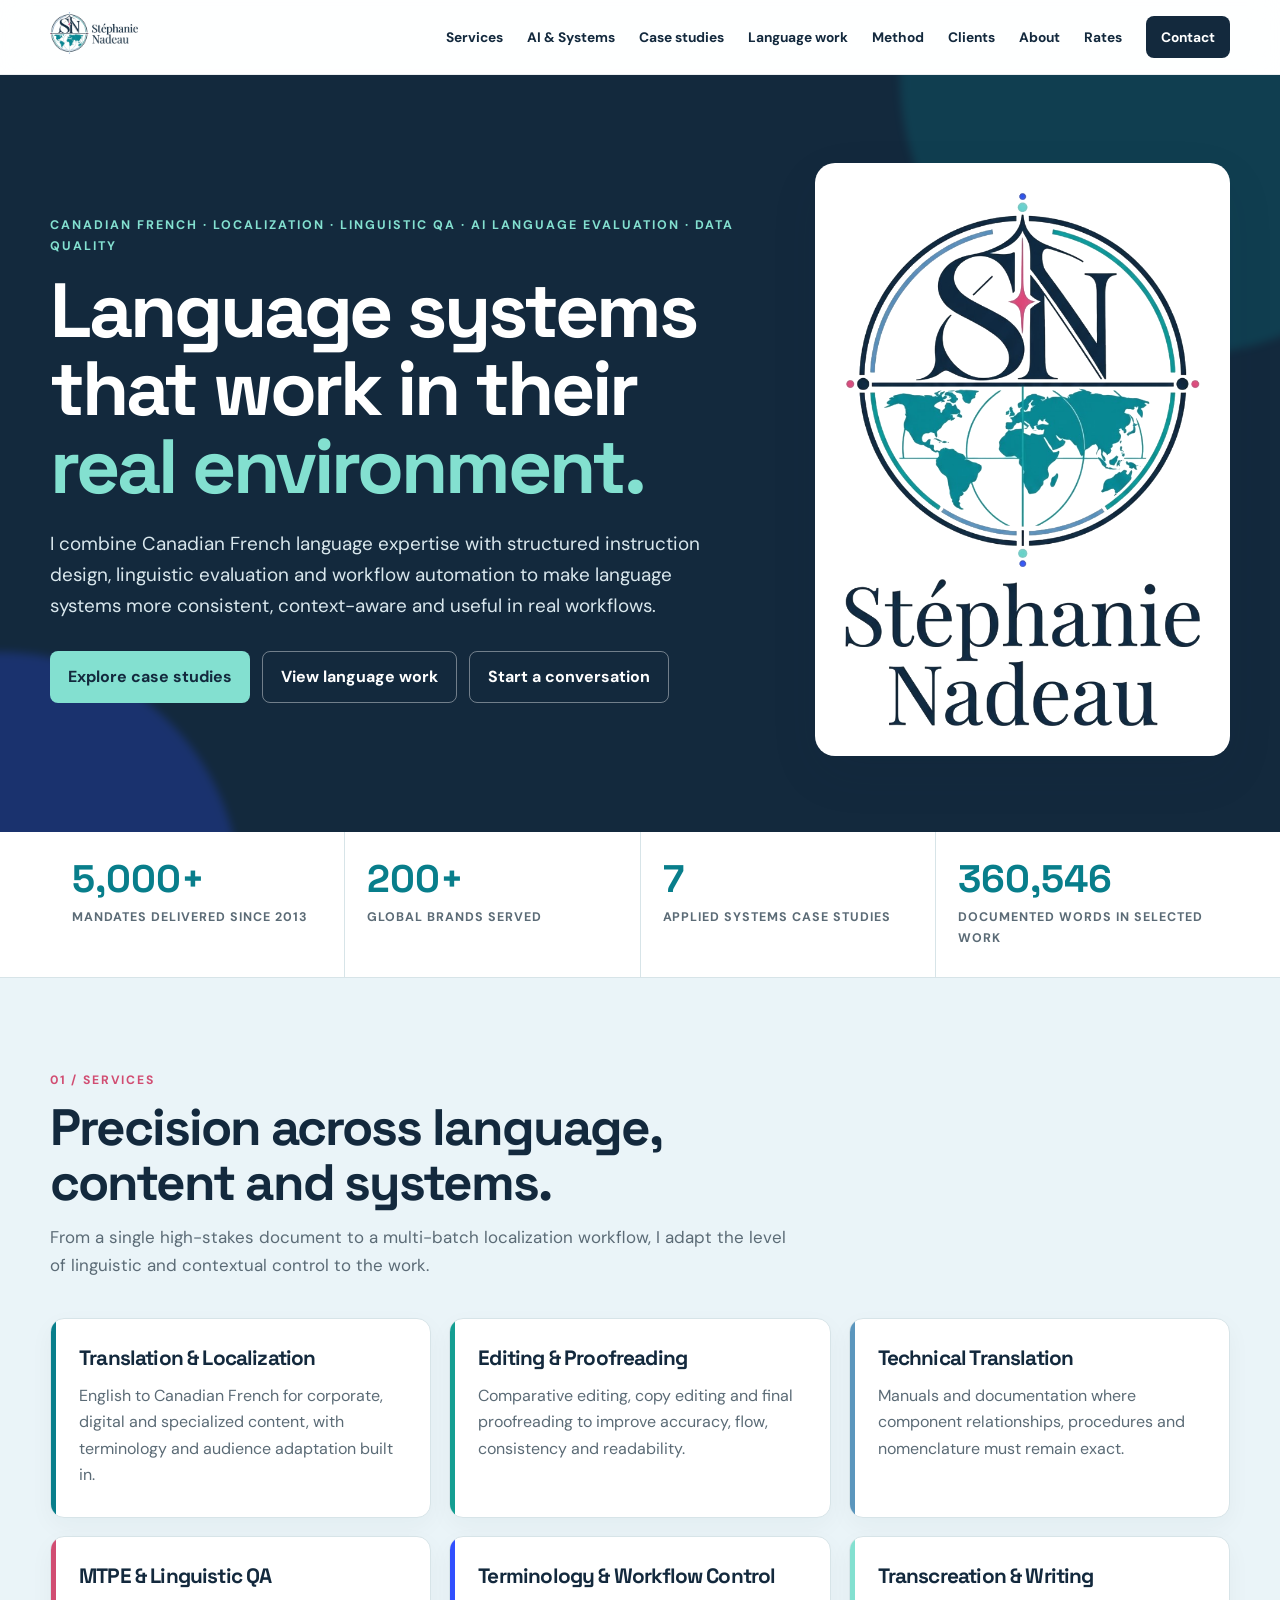
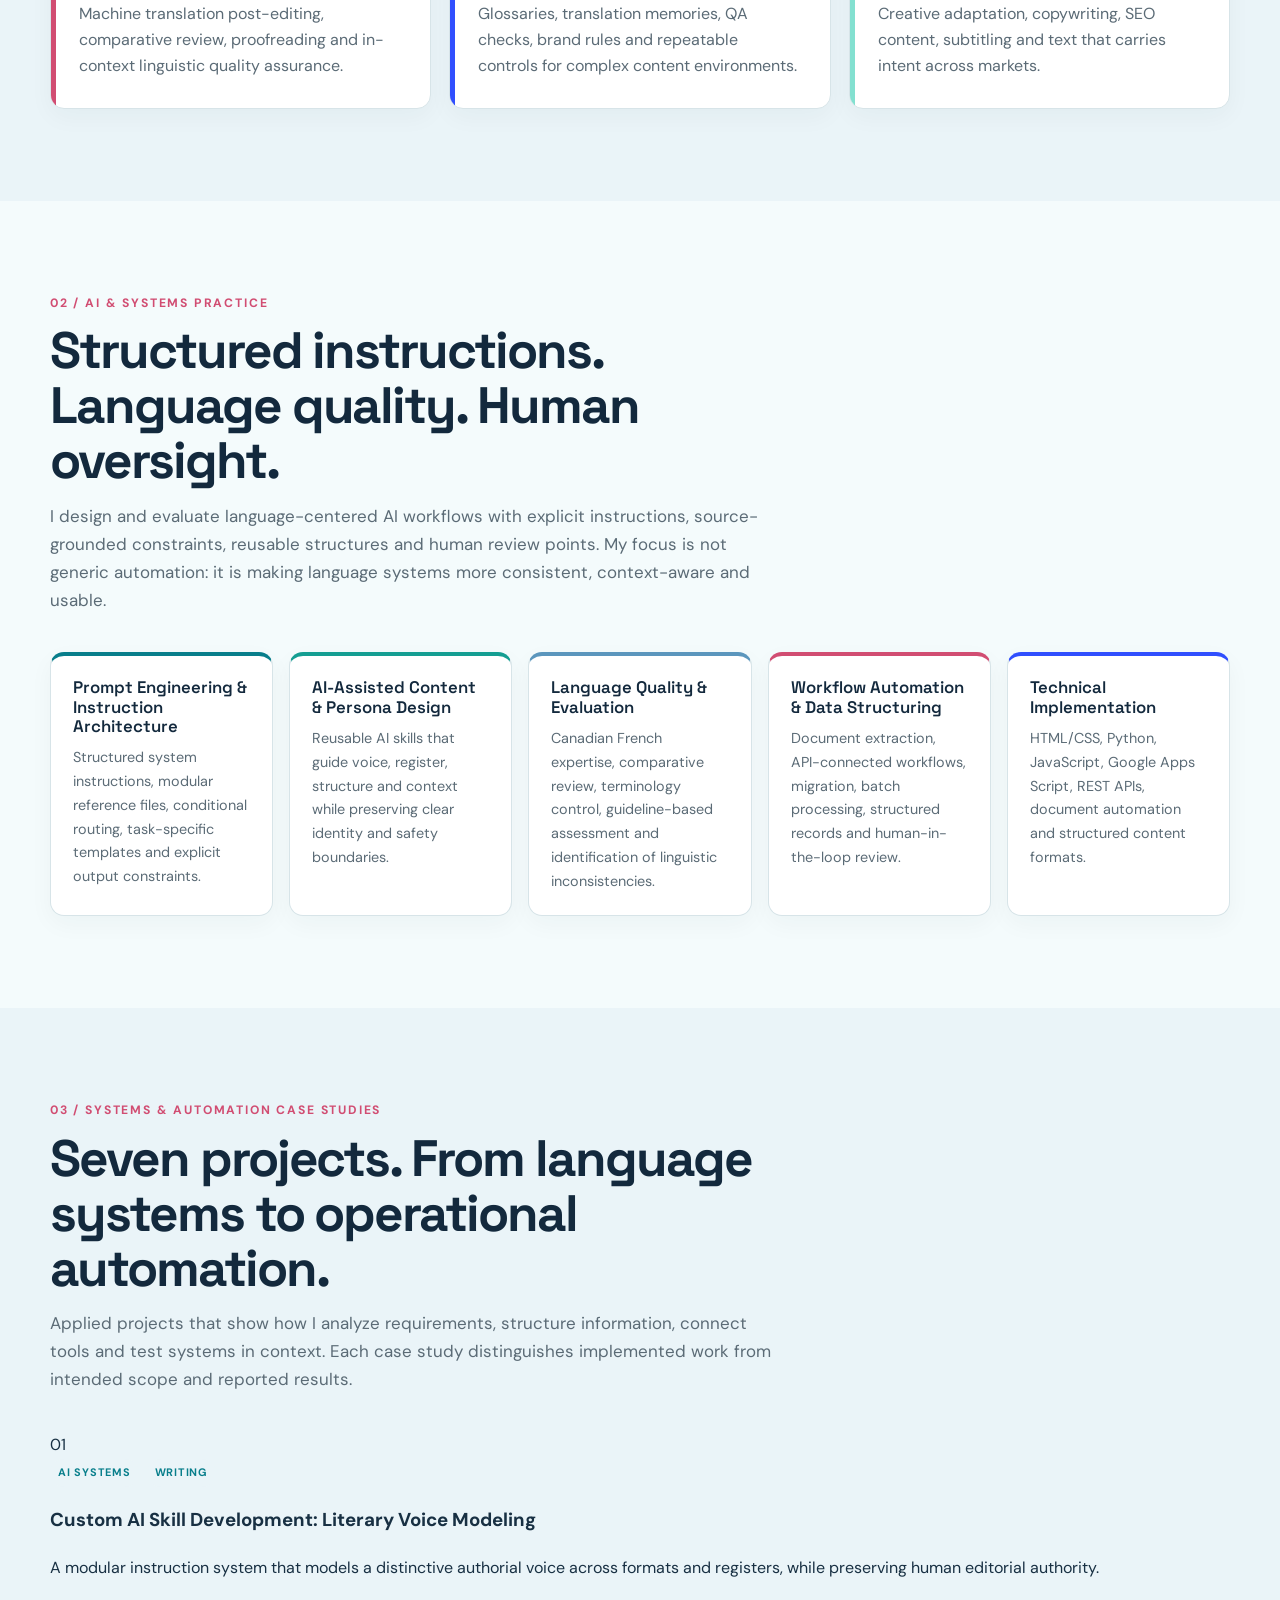
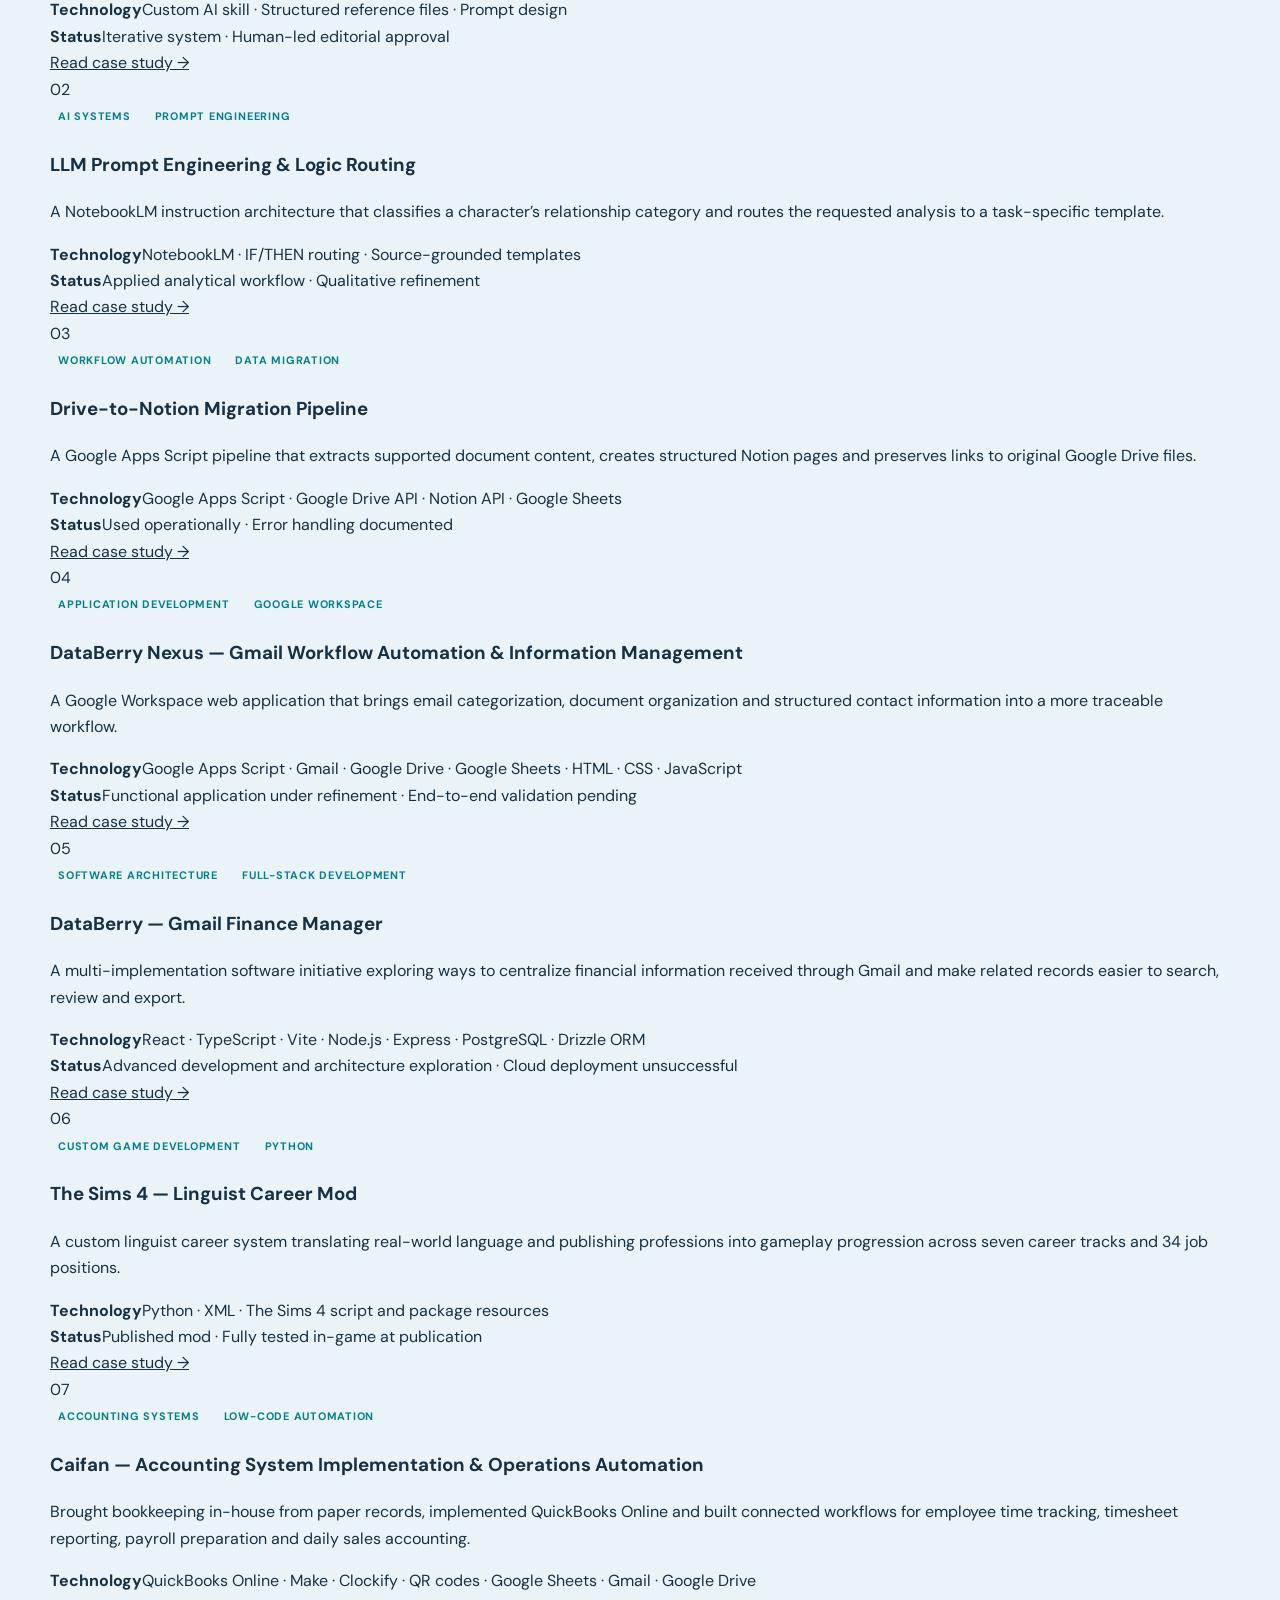
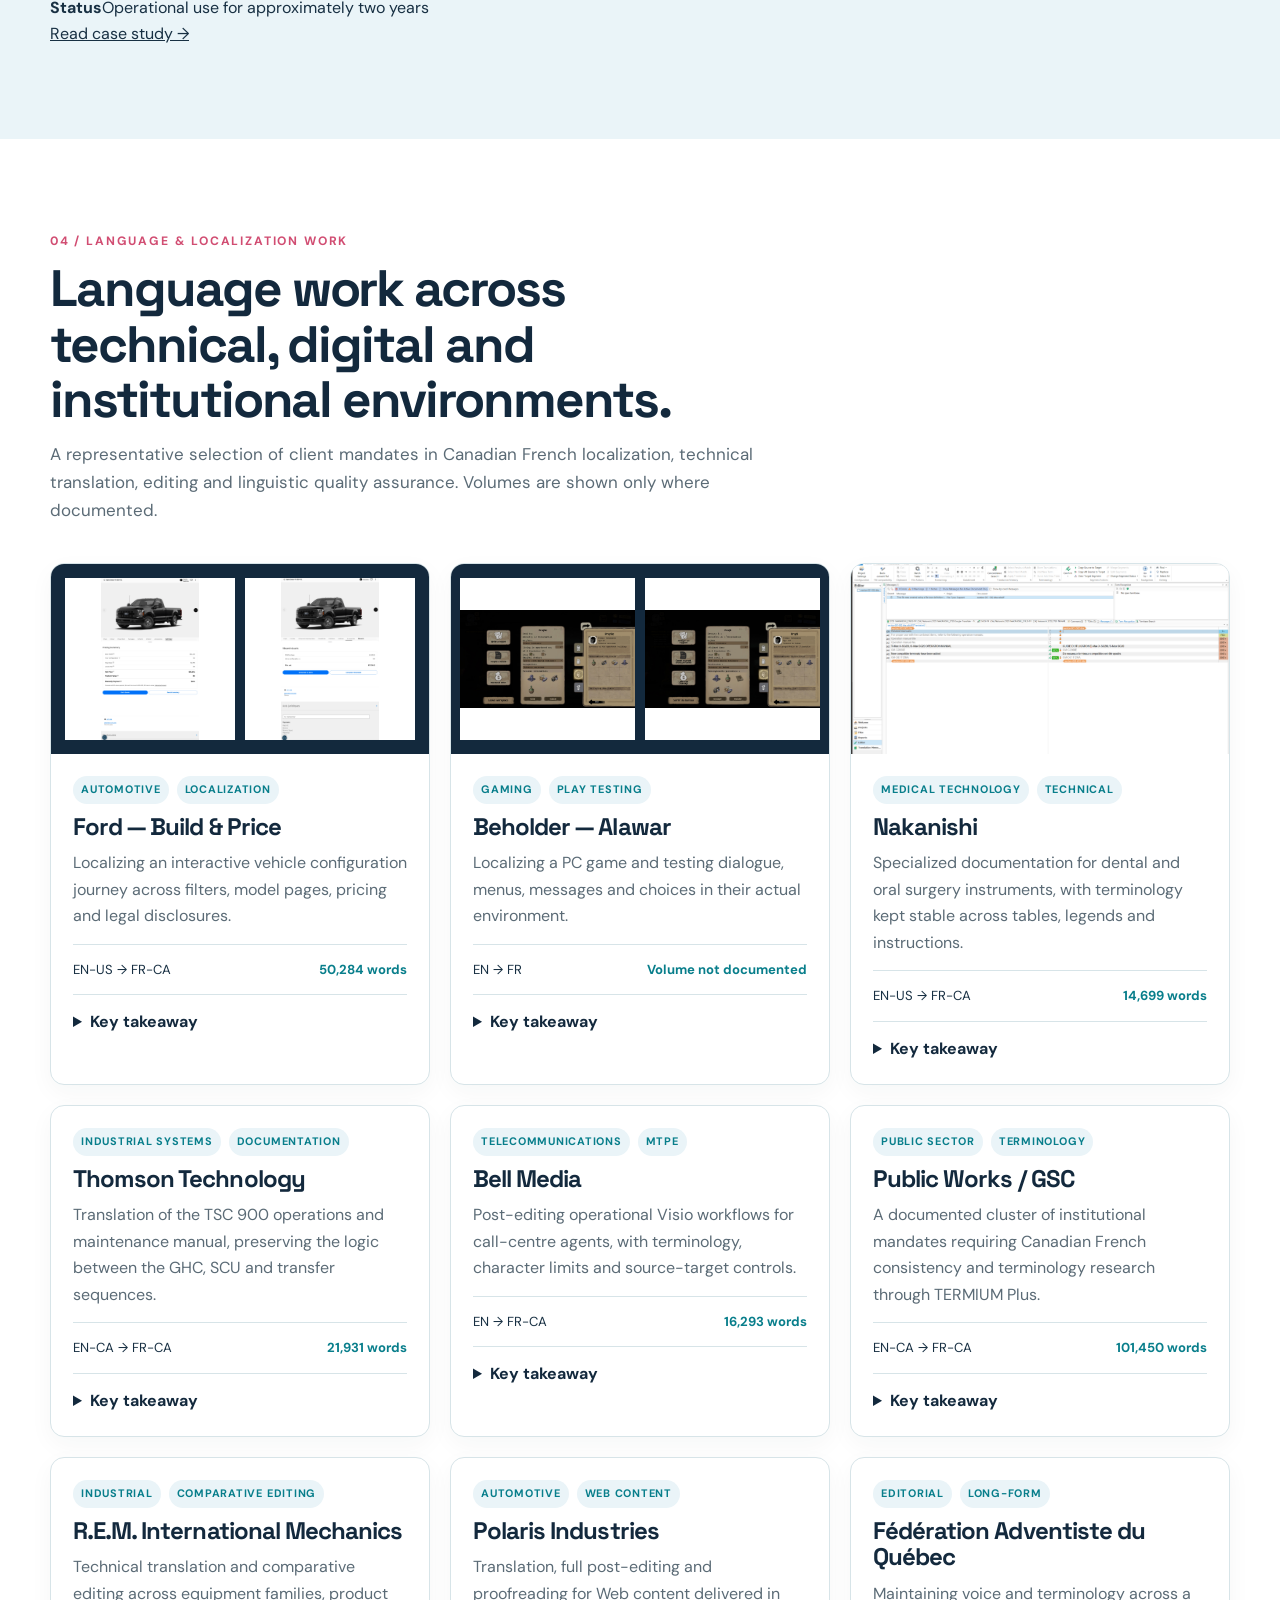
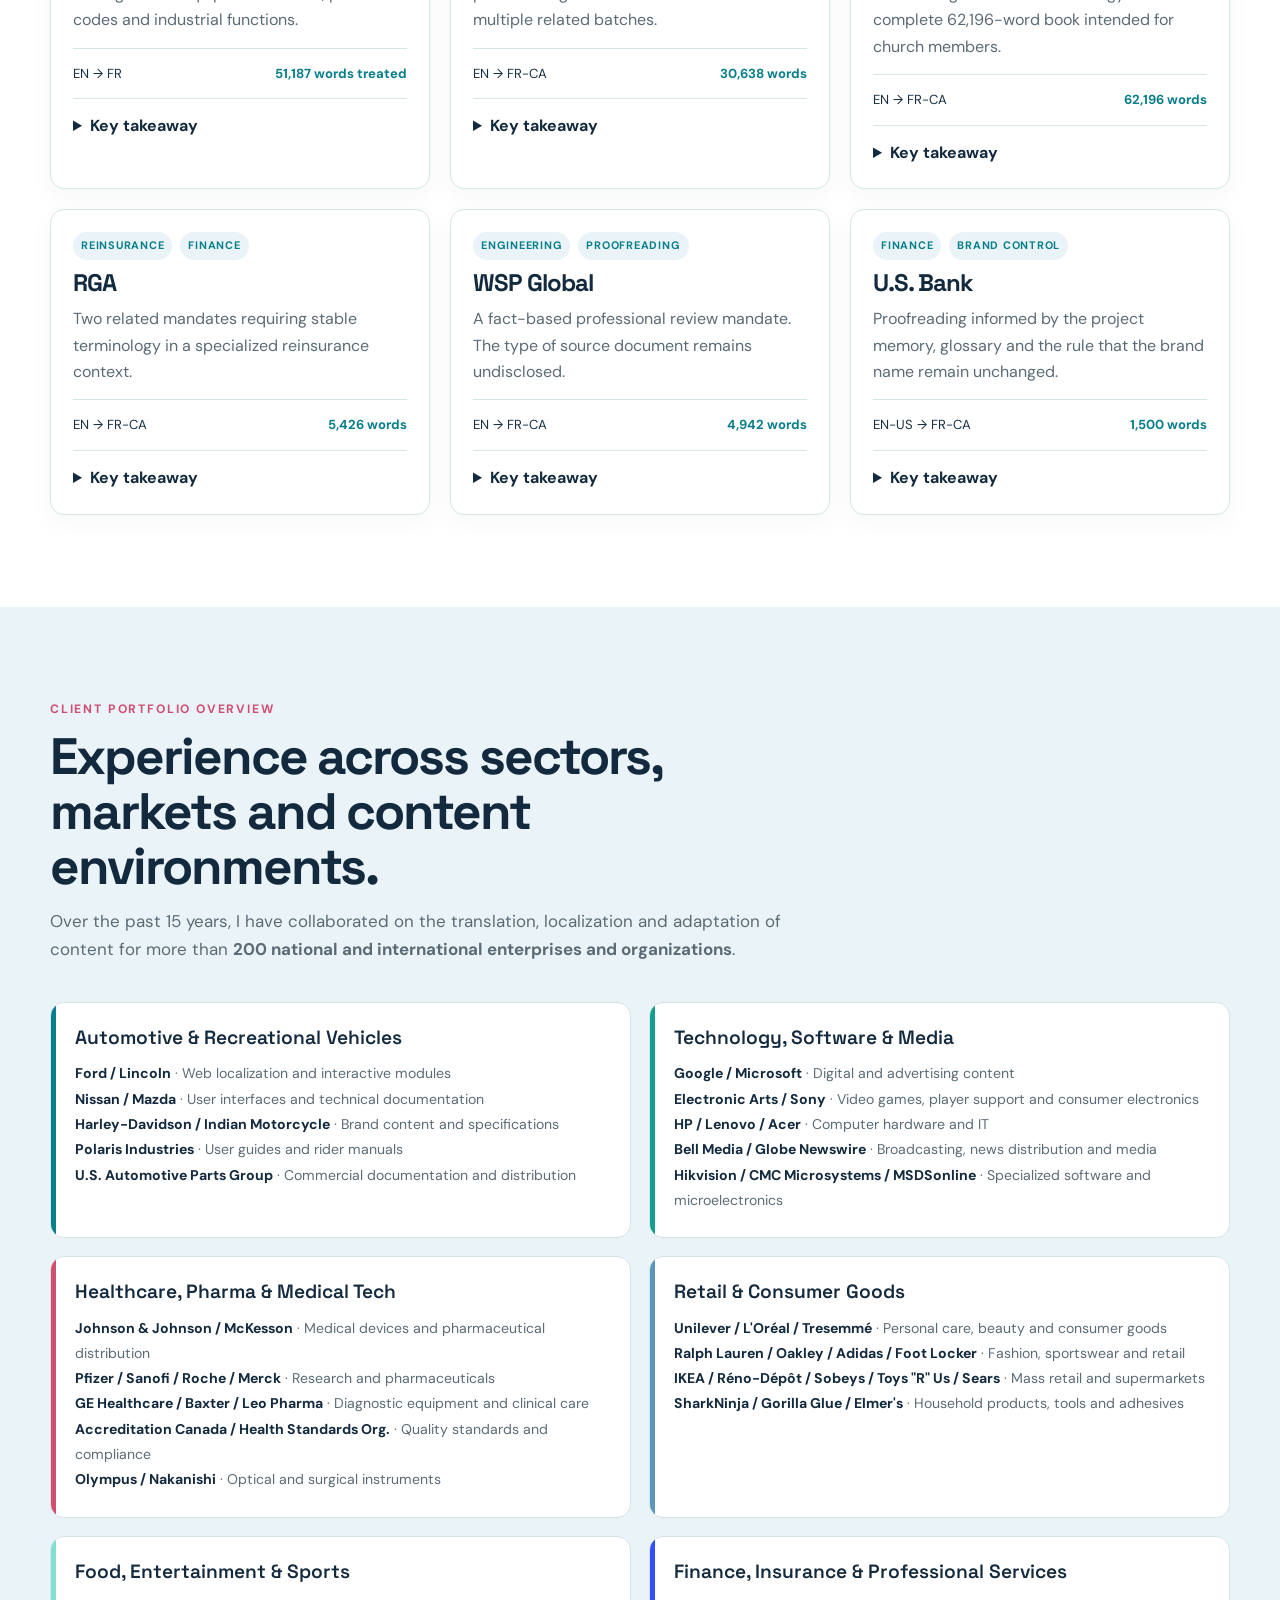
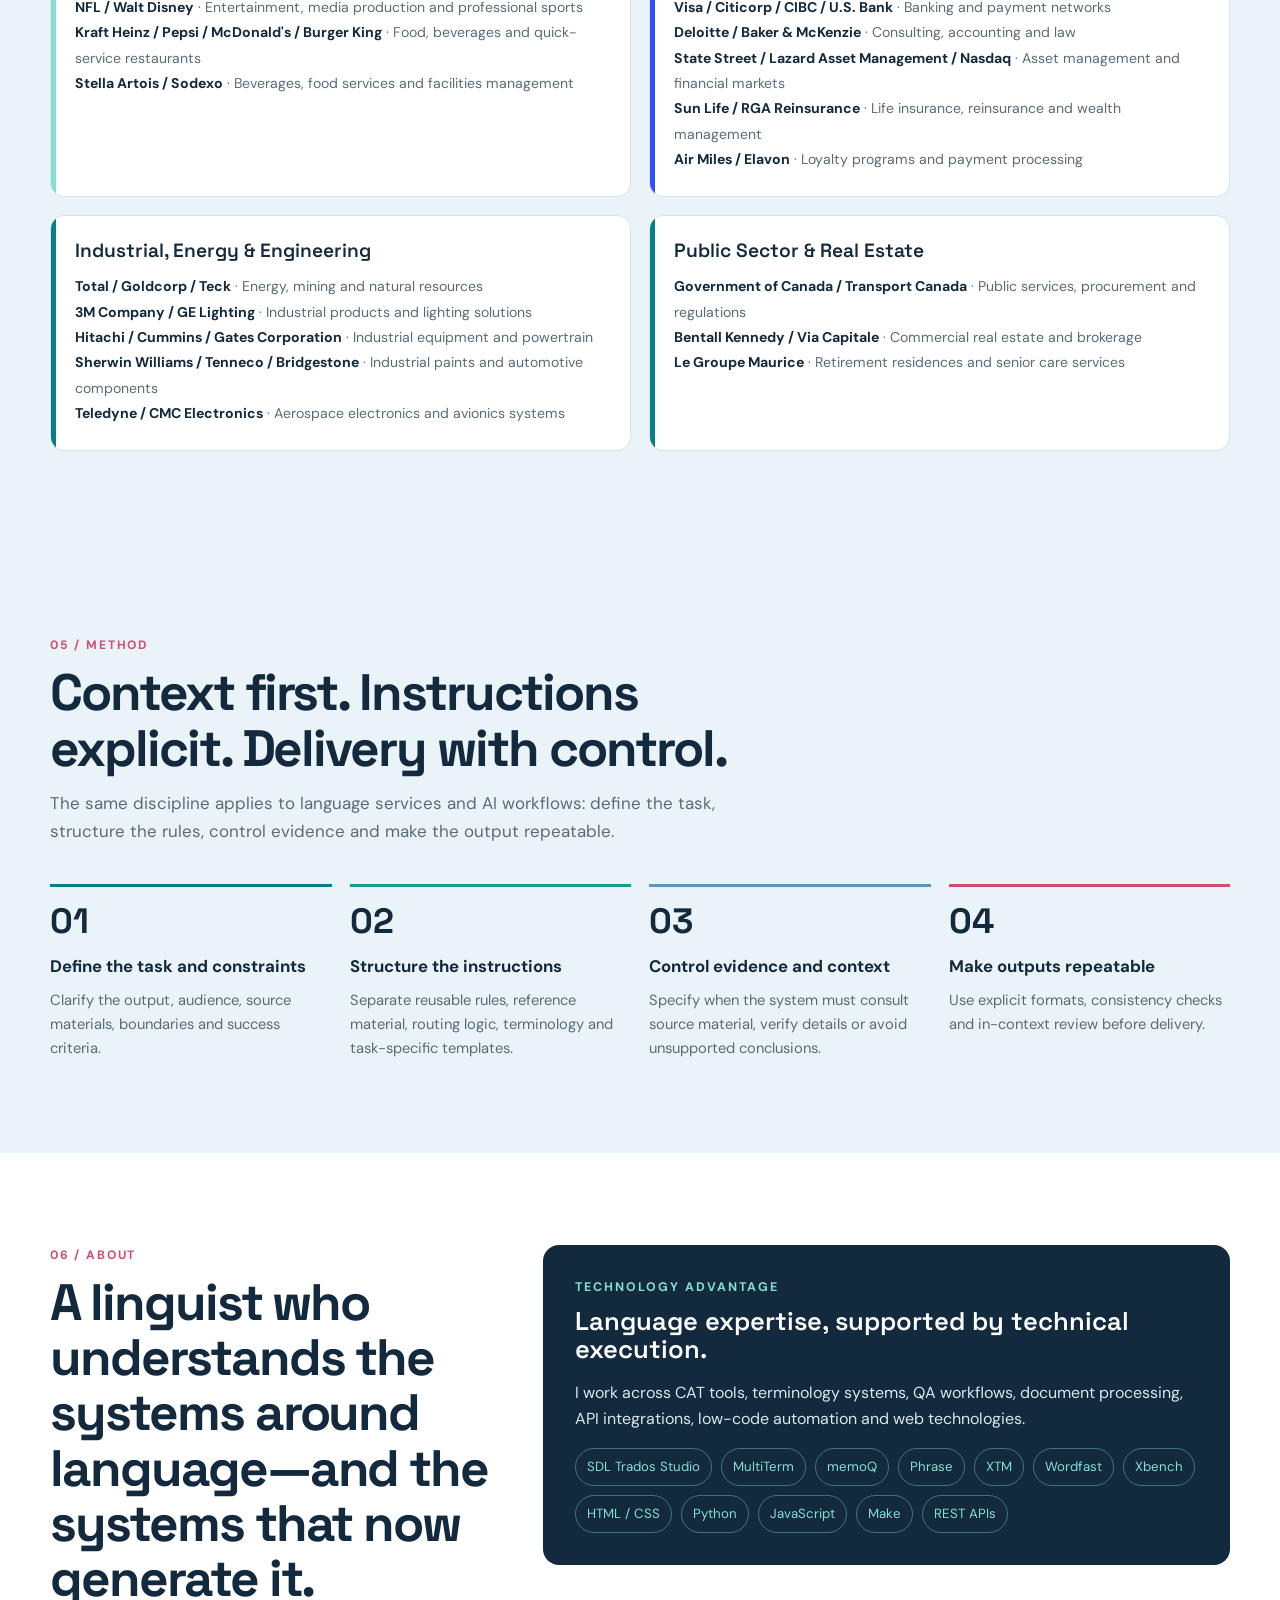
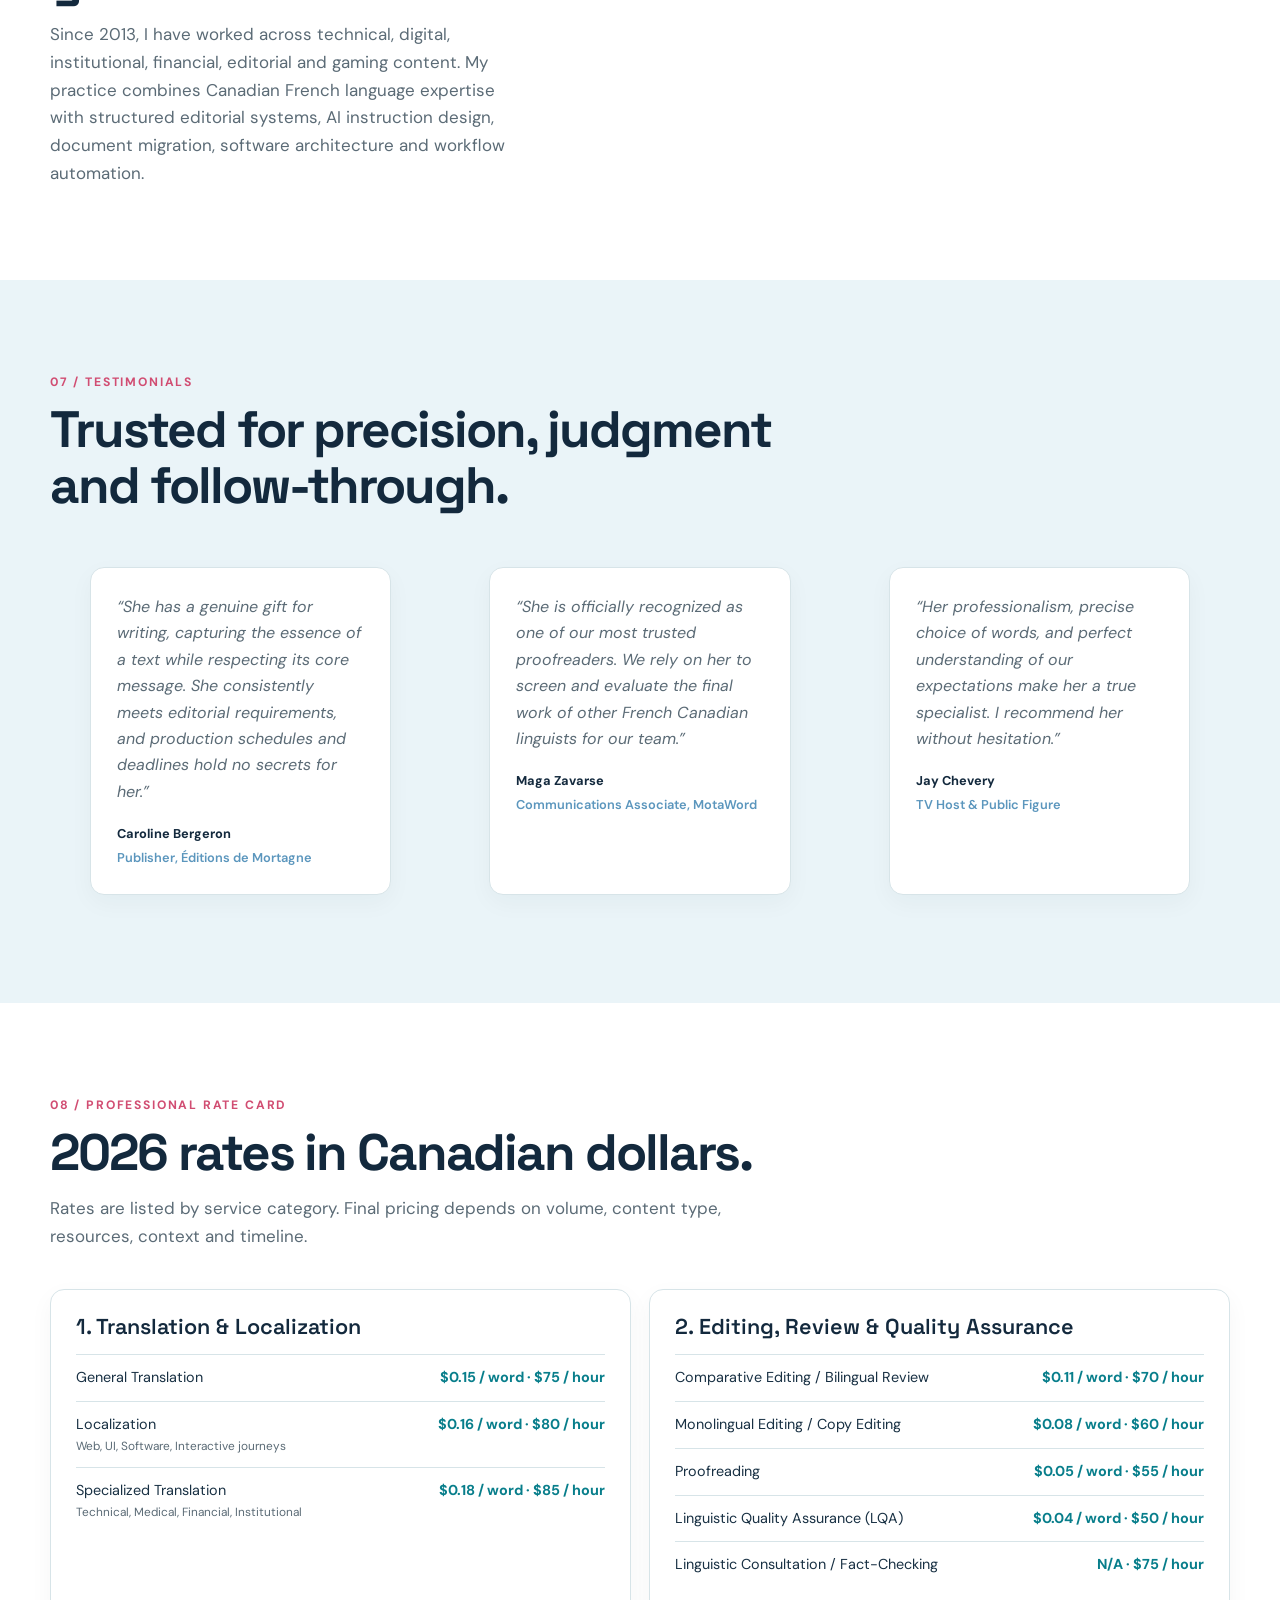
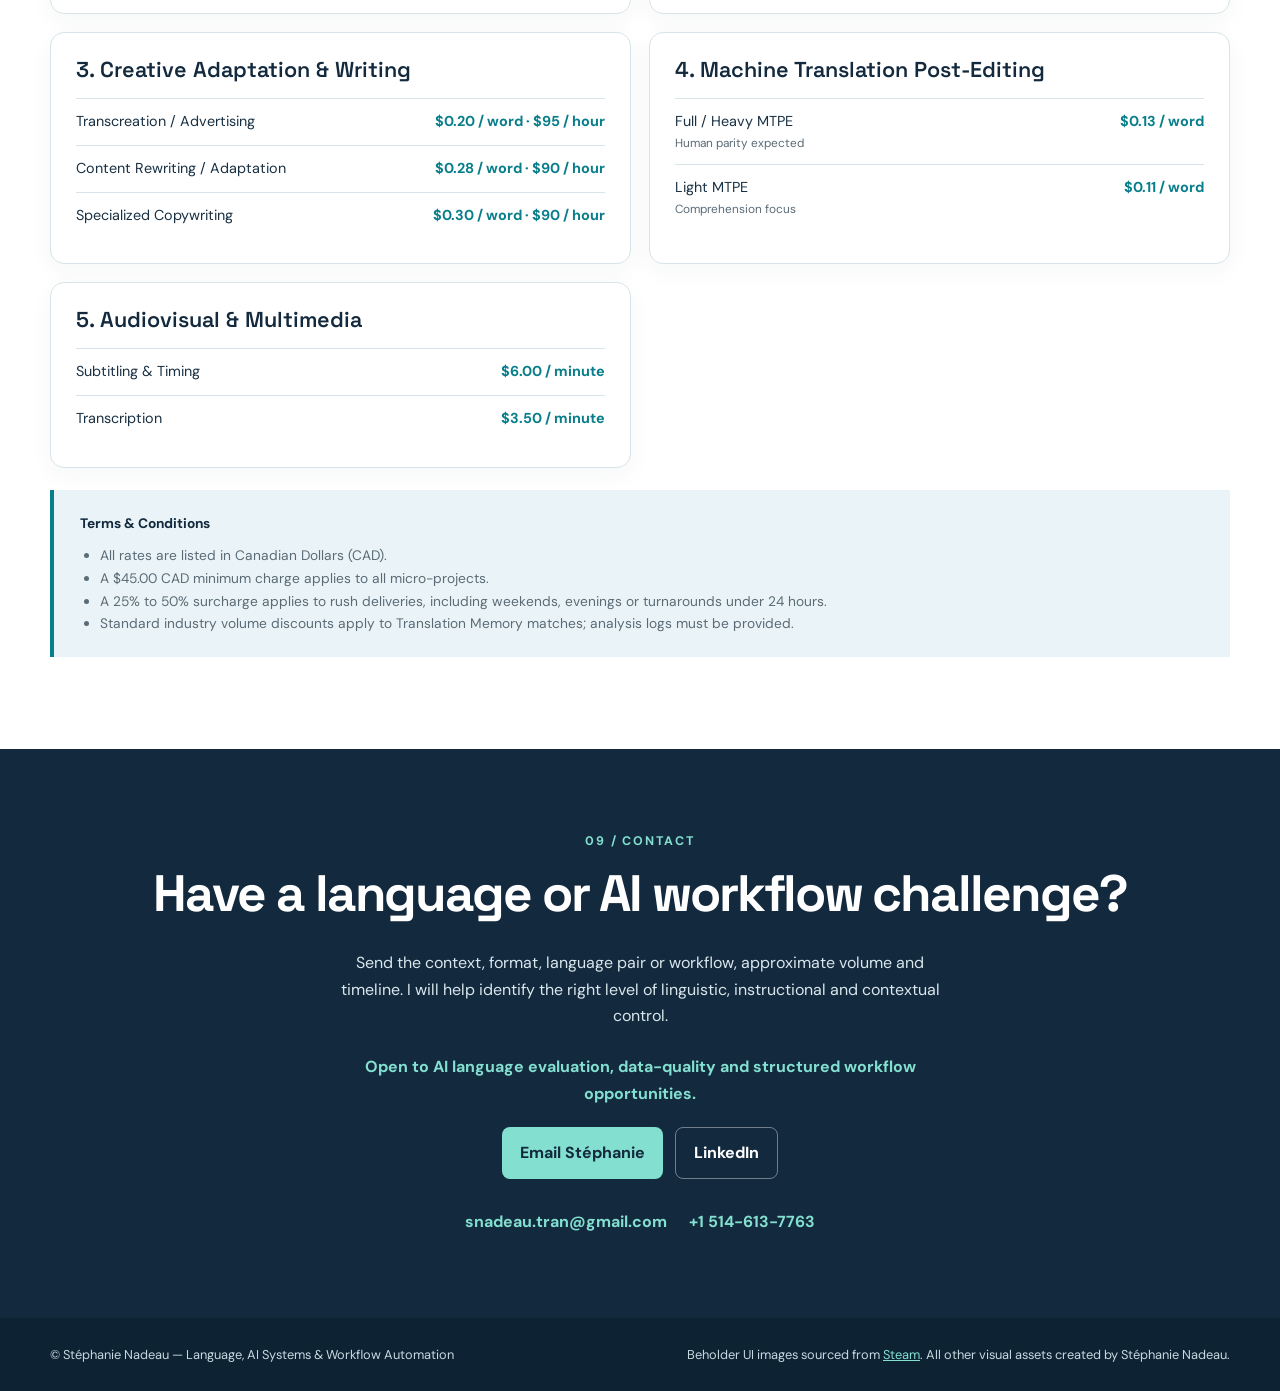
==== commit f7e11de3: "Add files via upload" ====
--- a/index.html
+++ b/index.html
@@ -2,18 +2,68 @@
 <html lang="en">
 <head>
 <meta charset="utf-8"><meta name="viewport" content="width=device-width, initial-scale=1">
-<meta name="description" content="Stéphanie Nadeau — Bilingual Linguist specializing in Canadian French, localization, linguistic QA, AI language evaluation, structured instruction design and workflow automation.">
-<meta property="og:title" content="Stéphanie Nadeau | Linguist, AI Language Evaluation & Data Quality"><meta property="og:description" content="Canadian French translation, localization, linguistic QA and language technologies."><meta property="og:type" content="website">
-<title>Stéphanie Nadeau | Linguist & Localization Specialist</title><link rel="icon" type="image/png" href="assets/logo/symbol.png"><link rel="stylesheet" href="css/styles.css">
+<meta name="description" content="Stéphanie Nadeau — Canadian French linguist and systems-minded specialist in localization, AI instruction design, document migration, software architecture and workflow automation.">
+<meta property="og:title" content="Stéphanie Nadeau | Language, AI Systems & Workflow Automation"><meta property="og:description" content="Canadian French localization, language systems, software architecture and practical workflow automation."><meta property="og:type" content="website">
+<title>Stéphanie Nadeau | Language, AI Systems & Automation</title><link rel="icon" type="image/png" href="assets/logo/symbol.png"><link rel="stylesheet" href="css/styles.css">
 </head>
 <body><a class="skip" href="#main">Skip to content</a>
-<header class="site-nav"><div class="wrap nav-inner"><a href="#top" aria-label="Stéphanie Nadeau home"><img class="nav-logo" src="assets/logo/logo-horizontal.png" alt="Stéphanie Nadeau — Bilingual Linguist and Localization Specialist"></a><button class="menu" aria-label="Open navigation" aria-expanded="false">☰</button><nav class="nav-links" aria-label="Main navigation"><a href="#services">Services</a><a href="#ai">AI Practice</a><a href="#work">Selected work</a><a href="#method">Method</a><a href="#clients">Clients</a><a href="#about">About</a><a href="#rates">Rates</a><a class="nav-cta" href="#contact">Contact</a></nav></div></header>
+<header class="site-nav"><div class="wrap nav-inner"><a href="#top" aria-label="Stéphanie Nadeau home"><img class="nav-logo" src="assets/logo/logo-horizontal.png" alt="Stéphanie Nadeau — Bilingual Linguist and Localization Specialist"></a><button class="menu" aria-label="Open navigation" aria-expanded="false">☰</button><nav class="nav-links" aria-label="Main navigation"><a href="#services">Services</a><a href="#ai">AI & Systems</a><a href="#case-studies">Case studies</a><a href="#work">Language work</a><a href="#method">Method</a><a href="#clients">Clients</a><a href="#about">About</a><a href="#rates">Rates</a><a class="nav-cta" href="#contact">Contact</a></nav></div></header>
 <main id="main">
-<section id="top" class="hero"><div class="wrap hero-grid"><div><div class="eyebrow">Canadian French · Localization · Linguistic QA · AI Language Evaluation · Data Quality</div><h1>Language systems that work in their <span>real environment.</span></h1><p class="hero-lede">I combine Canadian French language expertise with structured instruction design, linguistic evaluation and workflow automation to make language systems more consistent, context-aware and useful in real workflows.</p><div class="hero-actions"><a class="button primary" href="#ai">Explore AI practice</a><a class="button secondary" href="#work">View selected work</a><a class="button secondary" href="mailto:snadeau.tran@gmail.com?subject=Language%20or%20AI%20inquiry">Start a conversation</a></div></div><div class="hero-mark"><img src="assets/logo/logo-vertical.png" alt="Stéphanie Nadeau logo"></div></div></section>
-<section class="stats" aria-label="Career highlights"><div class="wrap stat-grid"><div class="stat"><strong>5,000+</strong><span>Mandates delivered since 2013</span></div><div class="stat"><strong>200+</strong><span>Global brands served</span></div><div class="stat"><strong>12</strong><span>Selected case studies</span></div><div class="stat"><strong>360,546</strong><span>Documented words in selected work</span></div></div></section>
+<section id="top" class="hero"><div class="wrap hero-grid"><div><div class="eyebrow">Canadian French · Localization · Linguistic QA · AI Language Evaluation · Data Quality</div><h1>Language systems that work in their <span>real environment.</span></h1><p class="hero-lede">I combine Canadian French language expertise with structured instruction design, linguistic evaluation and workflow automation to make language systems more consistent, context-aware and useful in real workflows.</p><div class="hero-actions"><a class="button primary" href="#case-studies">Explore case studies</a><a class="button secondary" href="#work">View language work</a><a class="button secondary" href="mailto:snadeau.tran@gmail.com?subject=Language%20or%20AI%20inquiry">Start a conversation</a></div></div><div class="hero-mark"><img src="assets/logo/logo-vertical.png" alt="Stéphanie Nadeau logo"></div></div></section>
+<section class="stats" aria-label="Career highlights"><div class="wrap stat-grid"><div class="stat"><strong>5,000+</strong><span>Mandates delivered since 2013</span></div><div class="stat"><strong>200+</strong><span>Global brands served</span></div><div class="stat"><strong>7</strong><span>Applied systems case studies</span></div><div class="stat"><strong>360,546</strong><span>Documented words in selected work</span></div></div></section>
 <section id="services" class="section"><div class="wrap"><div class="section-head"><div class="section-kicker">01 / Services</div><h2>Precision across language, content and systems.</h2><p class="section-intro">From a single high-stakes document to a multi-batch localization workflow, I adapt the level of linguistic and contextual control to the work.</p></div><div class="services"><article class="card"><h3>Translation & Localization</h3><p>English to Canadian French for corporate, digital and specialized content, with terminology and audience adaptation built in.</p></article><article class="card"><h3>Editing & Proofreading</h3><p>Comparative editing, copy editing and final proofreading to improve accuracy, flow, consistency and readability.</p></article><article class="card"><h3>Technical Translation</h3><p>Manuals and documentation where component relationships, procedures and nomenclature must remain exact.</p></article><article class="card"><h3>MTPE & Linguistic QA</h3><p>Machine translation post-editing, comparative review, proofreading and in-context linguistic quality assurance.</p></article><article class="card"><h3>Terminology & Workflow Control</h3><p>Glossaries, translation memories, QA checks, brand rules and repeatable controls for complex content environments.</p></article><article class="card"><h3>Transcreation & Writing</h3><p>Creative adaptation, copywriting, SEO content, subtitling and text that carries intent across markets.</p></article></div></div></section>
-<section id="ai" class="section ai-section"><div class="wrap"><div class="section-head"><div class="section-kicker">02 / AI Practice</div><h2>Structured instructions. Language quality. Human oversight.</h2><p class="section-intro">I design and evaluate language-centered AI workflows with explicit instructions, source-grounded constraints, reusable structures and human review points. My focus is not generic automation: it is making language systems more consistent, context-aware and usable.</p></div><div class="ai-capabilities"><article class="ai-capability"><h3>Prompt Engineering & Instruction Architecture</h3><p>Structured system instructions, modular reference files, conditional routing, task-specific templates and explicit output constraints.</p></article><article class="ai-capability"><h3>AI-Assisted Content & Persona Design</h3><p>Reusable AI skills that guide voice, register, structure and context while preserving clear identity and safety boundaries.</p></article><article class="ai-capability"><h3>Language Quality & Evaluation</h3><p>Canadian French expertise, comparative review, terminology control, guideline-based assessment and identification of linguistic inconsistencies.</p></article><article class="ai-capability"><h3>Workflow Automation & Data Structuring</h3><p>Document extraction, API-connected workflows, migration, batch processing, structured records and human-in-the-loop review.</p></article><article class="ai-capability"><h3>Technical Implementation</h3><p>HTML/CSS, Python, JavaScript, Google Apps Script, REST APIs, document automation and structured content formats.</p></article></div><div class="ai-project-head"><div class="section-kicker">Featured AI projects</div><h3>Applied systems, not generic prompting.</h3></div><div class="ai-project-grid"><article class="ai-project"><div class="project-status">Independent project · AI prompt engineering</div><h3>Custom AI Skill Development: Literary Voice Modeling</h3><p>Designed a reusable AI skill to support content creation through explicit stylistic, psychological and structural parameters.</p><ul><li>Dynamic polyphonic modeling across five context-dependent registers.</li><li>Instruction-led consistency rather than one-off prompting.</li><li>Safety and identity guardrails with anti-extrapolation constraints.</li><li>Structured eight-block social content workflows with explicit formatting rules.</li></ul><details class="case-details"><summary>Key takeaway</summary><p>A consistent AI-assisted voice requires explicit modeling of register, context and boundaries—not just a descriptive prompt.</p></details></article><article class="ai-project"><div class="project-status">Internal project · AI system architecture</div><h3>LLM Prompt Engineering & Logic Routing</h3><p>Engineered a structured NotebookLM instruction architecture for source-grounded psychological and literary analysis from a large dataset of personal logs and narratives.</p><ul><li>Dynamic matrix routing based on master-database cross-reference.</li><li>Eight request modules connected to 24 specialized output templates.</li><li>Mandatory verbatim extraction and source-grounded evidence requirements.</li><li>Behavioral guardrails designed to reduce generic or unsupported interpretation.</li></ul><details class="case-details"><summary>Key takeaway</summary><p>Complex AI analysis becomes more repeatable when classification, routing and evidence requirements are designed before generation.</p></details></article><article class="ai-project"><div class="project-status">Internal tool · Google Apps Script · Drive API · Notion API</div><h3>Drive-to-Notion Automation Pipeline</h3><p>Engineered an automation pipeline to extract, structure and migrate content from Google Drive into a centralized Notion database.</p><ul><li>PDF and DOCX text extraction through the Drive API.</li><li>Linked database records and direct source-file references.</li><li>Automatic archival of processed documents.</li><li>Batch processing and time-driven triggers designed around Apps Script limits.</li></ul><details class="case-details"><summary>Key takeaway</summary><p>Automation becomes dependable when extraction, schema detection, traceability and archival are treated as one workflow.</p></details></article><article class="ai-project"><div class="project-status">Internal product · Full-stack web application</div><h3>DataBerry Nexus: Workflow & Information Management</h3><p>Designed an evolving application concept to convert unstructured Gmail data into structured, searchable records and document archives.</p><ul><li>Email-thread and attachment conversion into organized PDF archives.</li><li>Configurable categorization rules with a human-in-the-loop confirmation queue.</li><li>Structured records, metadata, CSV export and operational dashboard concepts.</li><li>Automated CRM signals based on sender and communication metadata.</li></ul><details class="case-details"><summary>Key takeaway</summary><p>Structured information systems need human review points where classification affects the integrity of the archive.</p></details></article></div></div></section>
-<section id="work" class="section alt"><div class="wrap"><div class="section-head"><div class="section-kicker">03 / Selected work</div><h2>Twelve mandates. Different environments. One standard of control.</h2><p class="section-intro">A representative selection of technical, institutional, financial, editorial, digital and gaming work. Volumes are shown only where documented.</p></div><div class="case-grid">
+<section id="ai" class="section ai-section"><div class="wrap"><div class="section-head"><div class="section-kicker">02 / AI & Systems Practice</div><h2>Structured instructions. Language quality. Human oversight.</h2><p class="section-intro">I design and evaluate language-centered AI workflows with explicit instructions, source-grounded constraints, reusable structures and human review points. My focus is not generic automation: it is making language systems more consistent, context-aware and usable.</p></div><div class="ai-capabilities"><article class="ai-capability"><h3>Prompt Engineering & Instruction Architecture</h3><p>Structured system instructions, modular reference files, conditional routing, task-specific templates and explicit output constraints.</p></article><article class="ai-capability"><h3>AI-Assisted Content & Persona Design</h3><p>Reusable AI skills that guide voice, register, structure and context while preserving clear identity and safety boundaries.</p></article><article class="ai-capability"><h3>Language Quality & Evaluation</h3><p>Canadian French expertise, comparative review, terminology control, guideline-based assessment and identification of linguistic inconsistencies.</p></article><article class="ai-capability"><h3>Workflow Automation & Data Structuring</h3><p>Document extraction, API-connected workflows, migration, batch processing, structured records and human-in-the-loop review.</p></article><article class="ai-capability"><h3>Technical Implementation</h3><p>HTML/CSS, Python, JavaScript, Google Apps Script, REST APIs, document automation and structured content formats.</p></article></div></div></section>
+<section id="case-studies" class="section systems-section"><div class="wrap"><div class="section-head"><div class="section-kicker">03 / Systems & automation case studies</div><h2>Seven projects. From language systems to operational automation.</h2><p class="section-intro">Applied projects that show how I analyze requirements, structure information, connect tools and test systems in context. Each case study distinguishes implemented work from intended scope and reported results.</p></div><div class="system-grid"><article class="system-card">
+      <div class="system-card-top"><span class="system-number">01</span><div class="case-meta"><span class="tag">AI systems</span><span class="tag">Writing</span></div></div>
+      <h3>Custom AI Skill Development: Literary Voice Modeling</h3>
+      <p>A modular instruction system that models a distinctive authorial voice across formats and registers, while preserving human editorial authority.</p>
+      <div class="system-stack"><strong>Technology</strong><span>Custom AI skill · Structured reference files · Prompt design</span></div>
+      <div class="system-status"><strong>Status</strong><span>Iterative system · Human-led editorial approval</span></div>
+      <a class="case-link" href="case-studies/literary-voice-modeling.html">Read case study <span aria-hidden="true">→</span></a>
+    </article><article class="system-card">
+      <div class="system-card-top"><span class="system-number">02</span><div class="case-meta"><span class="tag">AI systems</span><span class="tag">Prompt engineering</span></div></div>
+      <h3>LLM Prompt Engineering &amp; Logic Routing</h3>
+      <p>A NotebookLM instruction architecture that classifies a character’s relationship category and routes the requested analysis to a task-specific template.</p>
+      <div class="system-stack"><strong>Technology</strong><span>NotebookLM · IF/THEN routing · Source-grounded templates</span></div>
+      <div class="system-status"><strong>Status</strong><span>Applied analytical workflow · Qualitative refinement</span></div>
+      <a class="case-link" href="case-studies/llm-prompt-engineering-logic-routing.html">Read case study <span aria-hidden="true">→</span></a>
+    </article><article class="system-card">
+      <div class="system-card-top"><span class="system-number">03</span><div class="case-meta"><span class="tag">Workflow automation</span><span class="tag">Data migration</span></div></div>
+      <h3>Drive-to-Notion Migration Pipeline</h3>
+      <p>A Google Apps Script pipeline that extracts supported document content, creates structured Notion pages and preserves links to original Google Drive files.</p>
+      <div class="system-stack"><strong>Technology</strong><span>Google Apps Script · Google Drive API · Notion API · Google Sheets</span></div>
+      <div class="system-status"><strong>Status</strong><span>Used operationally · Error handling documented</span></div>
+      <a class="case-link" href="case-studies/drive-to-notion-migration.html">Read case study <span aria-hidden="true">→</span></a>
+    </article><article class="system-card">
+      <div class="system-card-top"><span class="system-number">04</span><div class="case-meta"><span class="tag">Application development</span><span class="tag">Google Workspace</span></div></div>
+      <h3>DataBerry Nexus — Gmail Workflow Automation &amp; Information Management</h3>
+      <p>A Google Workspace web application that brings email categorization, document organization and structured contact information into a more traceable workflow.</p>
+      <div class="system-stack"><strong>Technology</strong><span>Google Apps Script · Gmail · Google Drive · Google Sheets · HTML · CSS · JavaScript</span></div>
+      <div class="system-status"><strong>Status</strong><span>Functional application under refinement · End-to-end validation pending</span></div>
+      <a class="case-link" href="case-studies/databerry-nexus.html">Read case study <span aria-hidden="true">→</span></a>
+    </article><article class="system-card">
+      <div class="system-card-top"><span class="system-number">05</span><div class="case-meta"><span class="tag">Software architecture</span><span class="tag">Full-stack development</span></div></div>
+      <h3>DataBerry — Gmail Finance Manager</h3>
+      <p>A multi-implementation software initiative exploring ways to centralize financial information received through Gmail and make related records easier to search, review and export.</p>
+      <div class="system-stack"><strong>Technology</strong><span>React · TypeScript · Vite · Node.js · Express · PostgreSQL · Drizzle ORM</span></div>
+      <div class="system-status"><strong>Status</strong><span>Advanced development and architecture exploration · Cloud deployment unsuccessful</span></div>
+      <a class="case-link" href="case-studies/databerry-gmail-finance-manager.html">Read case study <span aria-hidden="true">→</span></a>
+    </article><article class="system-card">
+      <div class="system-card-top"><span class="system-number">06</span><div class="case-meta"><span class="tag">Custom game development</span><span class="tag">Python</span></div></div>
+      <h3>The Sims 4 — Linguist Career Mod</h3>
+      <p>A custom linguist career system translating real-world language and publishing professions into gameplay progression across seven career tracks and 34 job positions.</p>
+      <div class="system-stack"><strong>Technology</strong><span>Python · XML · The Sims 4 script and package resources</span></div>
+      <div class="system-status"><strong>Status</strong><span>Published mod · Fully tested in-game at publication</span></div>
+      <a class="case-link" href="case-studies/sims-4-linguist-career-mod.html">Read case study <span aria-hidden="true">→</span></a>
+    </article><article class="system-card">
+      <div class="system-card-top"><span class="system-number">07</span><div class="case-meta"><span class="tag">Accounting systems</span><span class="tag">Low-code automation</span></div></div>
+      <h3>Caifan — Accounting System Implementation &amp; Operations Automation</h3>
+      <p>Brought bookkeeping in-house from paper records, implemented QuickBooks Online and built connected workflows for employee time tracking, timesheet reporting, payroll preparation and daily sales accounting.</p>
+      <div class="system-stack"><strong>Technology</strong><span>QuickBooks Online · Make · Clockify · QR codes · Google Sheets · Gmail · Google Drive</span></div>
+      <div class="system-status"><strong>Status</strong><span>Operational use for approximately two years</span></div>
+      <a class="case-link" href="case-studies/caifan-accounting-automation.html">Read case study <span aria-hidden="true">→</span></a>
+    </article></div></div></section>
+<section id="work" class="section alt"><div class="wrap"><div class="section-head"><div class="section-kicker">04 / Language & localization work</div><h2>Language work across technical, digital and institutional environments.</h2><p class="section-intro">A representative selection of client mandates in Canadian French localization, technical translation, editing and linguistic quality assurance. Volumes are shown only where documented.</p></div><div class="case-grid">
 <article class="case"><div class="case-media duo"><img src="assets/images/Ford_EN.png" alt="Ford Build and Price interface in English"><img src="assets/images/Ford_FR.png" alt="Ford Build and Price interface in Canadian French"></div><div class="case-body"><div class="case-meta"><span class="tag">Automotive</span><span class="tag">Localization</span></div><h3>Ford — Build & Price</h3><p>Localizing an interactive vehicle configuration journey across filters, model pages, pricing and legal disclosures.</p><div class="case-data"><span>EN-US → FR-CA</span><strong>50,284 words</strong></div><details class="case-details"><summary>Key takeaway</summary><p>A localized automotive interface must function as a coherent journey, not as a series of independently translated segments.</p></details></div></article>
 <article class="case"><div class="case-media duo"><img src="assets/images/Beholder_EN.jpg" alt="Beholder game interface in English"><img src="assets/images/Beholder_FR.jpg" alt="Beholder game interface in French"></div><div class="case-body"><div class="case-meta"><span class="tag">Gaming</span><span class="tag">Play testing</span></div><h3>Beholder — Alawar</h3><p>Localizing a PC game and testing dialogue, menus, messages and choices in their actual environment.</p><div class="case-data"><span>EN → FR</span><strong>Volume not documented</strong></div><details class="case-details"><summary>Key takeaway</summary><p>A successful game localization is verified in the game itself, not only in a string table.</p></details></div></article>
 <article class="case"><div class="case-media"><img src="assets/images/Nakanishi.png" alt="Nakanishi technical translation project visual"></div><div class="case-body"><div class="case-meta"><span class="tag">Medical technology</span><span class="tag">Technical</span></div><h3>Nakanishi</h3><p>Specialized documentation for dental and oral surgery instruments, with terminology kept stable across tables, legends and instructions.</p><div class="case-data"><span>EN-US → FR-CA</span><strong>14,699 words</strong></div><details class="case-details"><summary>Key takeaway</summary><p>Specialized technical documentation must remain coherent in its terminology, component relationships and instructions for use.</p></details></div></article>
@@ -28,7 +78,7 @@
 <article class="case"><div class="case-body"><div class="case-meta"><span class="tag">Finance</span><span class="tag">Brand control</span></div><h3>U.S. Bank</h3><p>Proofreading informed by the project memory, glossary and the rule that the brand name remain unchanged.</p><div class="case-data"><span>EN-US → FR-CA</span><strong>1,500 words</strong></div><details class="case-details"><summary>Key takeaway</summary><p>Quality proofreading considers the project memory, glossary and brand rules, not grammar alone.</p></details></div></article>
 </div></div></section>
 <section id="clients" class="section"><div class="wrap"><div class="section-head"><div class="section-kicker">Client Portfolio Overview</div><h2>Experience across sectors, markets and content environments.</h2><p class="section-intro">Over the past 15 years, I have collaborated on the translation, localization and adaptation of content for more than <strong>200 national and international enterprises and organizations</strong>.</p></div><div class="client-grid"><article class="client-card"><h3>Automotive & Recreational Vehicles</h3><p><strong>Ford / Lincoln</strong> · Web localization and interactive modules<br><strong>Nissan / Mazda</strong> · User interfaces and technical documentation<br><strong>Harley-Davidson / Indian Motorcycle</strong> · Brand content and specifications<br><strong>Polaris Industries</strong> · User guides and rider manuals<br><strong>U.S. Automotive Parts Group</strong> · Commercial documentation and distribution</p></article><article class="client-card"><h3>Technology, Software & Media</h3><p><strong>Google / Microsoft</strong> · Digital and advertising content<br><strong>Electronic Arts / Sony</strong> · Video games, player support and consumer electronics<br><strong>HP / Lenovo / Acer</strong> · Computer hardware and IT<br><strong>Bell Media / Globe Newswire</strong> · Broadcasting, news distribution and media<br><strong>Hikvision / CMC Microsystems / MSDSonline</strong> · Specialized software and microelectronics</p></article><article class="client-card"><h3>Healthcare, Pharma & Medical Tech</h3><p><strong>Johnson & Johnson / McKesson</strong> · Medical devices and pharmaceutical distribution<br><strong>Pfizer / Sanofi / Roche / Merck</strong> · Research and pharmaceuticals<br><strong>GE Healthcare / Baxter / Leo Pharma</strong> · Diagnostic equipment and clinical care<br><strong>Accreditation Canada / Health Standards Org.</strong> · Quality standards and compliance<br><strong>Olympus / Nakanishi</strong> · Optical and surgical instruments</p></article><article class="client-card"><h3>Retail & Consumer Goods</h3><p><strong>Unilever / L'Oréal / Tresemmé</strong> · Personal care, beauty and consumer goods<br><strong>Ralph Lauren / Oakley / Adidas / Foot Locker</strong> · Fashion, sportswear and retail<br><strong>IKEA / Réno-Dépôt / Sobeys / Toys "R" Us / Sears</strong> · Mass retail and supermarkets<br><strong>SharkNinja / Gorilla Glue / Elmer's</strong> · Household products, tools and adhesives</p></article><article class="client-card"><h3>Food, Entertainment & Sports</h3><p><strong>NFL / Walt Disney</strong> · Entertainment, media production and professional sports<br><strong>Kraft Heinz / Pepsi / McDonald's / Burger King</strong> · Food, beverages and quick-service restaurants<br><strong>Stella Artois / Sodexo</strong> · Beverages, food services and facilities management</p></article><article class="client-card"><h3>Finance, Insurance & Professional Services</h3><p><strong>Visa / Citicorp / CIBC / U.S. Bank</strong> · Banking and payment networks<br><strong>Deloitte / Baker & McKenzie</strong> · Consulting, accounting and law<br><strong>State Street / Lazard Asset Management / Nasdaq</strong> · Asset management and financial markets<br><strong>Sun Life / RGA Reinsurance</strong> · Life insurance, reinsurance and wealth management<br><strong>Air Miles / Elavon</strong> · Loyalty programs and payment processing</p></article><article class="client-card"><h3>Industrial, Energy & Engineering</h3><p><strong>Total / Goldcorp / Teck</strong> · Energy, mining and natural resources<br><strong>3M Company / GE Lighting</strong> · Industrial products and lighting solutions<br><strong>Hitachi / Cummins / Gates Corporation</strong> · Industrial equipment and powertrain<br><strong>Sherwin Williams / Tenneco / Bridgestone</strong> · Industrial paints and automotive components<br><strong>Teledyne / CMC Electronics</strong> · Aerospace electronics and avionics systems</p></article><article class="client-card"><h3>Public Sector & Real Estate</h3><p><strong>Government of Canada / Transport Canada</strong> · Public services, procurement and regulations<br><strong>Bentall Kennedy / Via Capitale</strong> · Commercial real estate and brokerage<br><strong>Le Groupe Maurice</strong> · Retirement residences and senior care services</p></article></div></div></section><section id="method" class="section"><div class="wrap"><div class="section-head"><div class="section-kicker">05 / Method</div><h2>Context first. Instructions explicit. Delivery with control.</h2><p class="section-intro">The same discipline applies to language services and AI workflows: define the task, structure the rules, control evidence and make the output repeatable.</p></div><div class="method-grid"><div class="method-step"><b>01</b><h3>Define the task and constraints</h3><p>Clarify the output, audience, source materials, boundaries and success criteria.</p></div><div class="method-step"><b>02</b><h3>Structure the instructions</h3><p>Separate reusable rules, reference material, routing logic, terminology and task-specific templates.</p></div><div class="method-step"><b>03</b><h3>Control evidence and context</h3><p>Specify when the system must consult source material, verify details or avoid unsupported conclusions.</p></div><div class="method-step"><b>04</b><h3>Make outputs repeatable</h3><p>Use explicit formats, consistency checks and in-context review before delivery.</p></div></div></div></section>
-<section id="about" class="section alt"><div class="wrap tech-layout"><div><div class="section-kicker">06 / About</div><h2>A linguist who understands the systems around language—and the systems that now generate it.</h2><p class="section-intro">For 13+ years, I have worked across technical, digital, institutional, financial, editorial and gaming content. My practice combines Canadian French language expertise with structured editorial style guides, prompt engineering, reusable AI instruction systems, document processing and workflow automation.</p></div><div class="tech-panel"><div class="eyebrow">Technology advantage</div><h3>Language expertise, supported by technical execution.</h3><p>Comfortable across CAT tools, terminology systems, QA workflows, document automation and Web technologies.</p><div class="tech-list"><span>SDL Trados Studio</span><span>MultiTerm</span><span>memoQ</span><span>Phrase</span><span>XTM</span><span>Wordfast</span><span>Xbench</span><span>HTML / CSS</span><span>Python</span><span>JavaScript</span><span>Make</span><span>REST APIs</span></div></div></div></section>
+<section id="about" class="section alt"><div class="wrap tech-layout"><div><div class="section-kicker">06 / About</div><h2>A linguist who understands the systems around language—and the systems that now generate it.</h2><p class="section-intro">Since 2013, I have worked across technical, digital, institutional, financial, editorial and gaming content. My practice combines Canadian French language expertise with structured editorial systems, AI instruction design, document migration, software architecture and workflow automation.</p></div><div class="tech-panel"><div class="eyebrow">Technology advantage</div><h3>Language expertise, supported by technical execution.</h3><p>I work across CAT tools, terminology systems, QA workflows, document processing, API integrations, low-code automation and web technologies.</p><div class="tech-list"><span>SDL Trados Studio</span><span>MultiTerm</span><span>memoQ</span><span>Phrase</span><span>XTM</span><span>Wordfast</span><span>Xbench</span><span>HTML / CSS</span><span>Python</span><span>JavaScript</span><span>Make</span><span>REST APIs</span></div></div></div></section>
 <section class="section"><div class="wrap"><div class="section-head"><div class="section-kicker">07 / Testimonials</div><h2>Trusted for precision, judgment and follow-through.</h2></div><div class="quotes"><blockquote class="quote"><p>“She has a genuine gift for writing, capturing the essence of a text while respecting its core message. She consistently meets editorial requirements, and production schedules and deadlines hold no secrets for her.”</p><footer>Caroline Bergeron<span>Publisher, Éditions de Mortagne</span></footer></blockquote><blockquote class="quote"><p>“She is officially recognized as one of our most trusted proofreaders. We rely on her to screen and evaluate the final work of other French Canadian linguists for our team.”</p><footer>Maga Zavarse<span>Communications Associate, MotaWord</span></footer></blockquote><blockquote class="quote"><p>“Her professionalism, precise choice of words, and perfect understanding of our expectations make her a true specialist. I recommend her without hesitation.”</p><footer>Jay Chevery<span>TV Host & Public Figure</span></footer></blockquote></div></div></section>
 <section id="rates" class="section alt"><div class="wrap"><div class="section-head"><div class="section-kicker">08 / Professional Rate Card</div><h2>2026 rates in Canadian dollars.</h2><p class="section-intro">Rates are listed by service category. Final pricing depends on volume, content type, resources, context and timeline.</p></div><div class="rate-grid"><article class="rate-card"><h3>1. Translation & Localization</h3><div class="rate-row"><span>General Translation</span><strong>$0.15 / word · $75 / hour</strong></div><div class="rate-row"><span>Localization <small>Web, UI, Software, Interactive journeys</small></span><strong>$0.16 / word · $80 / hour</strong></div><div class="rate-row"><span>Specialized Translation <small>Technical, Medical, Financial, Institutional</small></span><strong>$0.18 / word · $85 / hour</strong></div></article><article class="rate-card"><h3>2. Editing, Review & Quality Assurance</h3><div class="rate-row"><span>Comparative Editing / Bilingual Review</span><strong>$0.11 / word · $70 / hour</strong></div><div class="rate-row"><span>Monolingual Editing / Copy Editing</span><strong>$0.08 / word · $60 / hour</strong></div><div class="rate-row"><span>Proofreading</span><strong>$0.05 / word · $55 / hour</strong></div><div class="rate-row"><span>Linguistic Quality Assurance (LQA)</span><strong>$0.04 / word · $50 / hour</strong></div><div class="rate-row"><span>Linguistic Consultation / Fact-Checking</span><strong>N/A · $75 / hour</strong></div></article><article class="rate-card"><h3>3. Creative Adaptation & Writing</h3><div class="rate-row"><span>Transcreation / Advertising</span><strong>$0.20 / word · $95 / hour</strong></div><div class="rate-row"><span>Content Rewriting / Adaptation</span><strong>$0.28 / word · $90 / hour</strong></div><div class="rate-row"><span>Specialized Copywriting</span><strong>$0.30 / word · $90 / hour</strong></div></article><article class="rate-card"><h3>4. Machine Translation Post-Editing</h3><div class="rate-row"><span>Full / Heavy MTPE <small>Human parity expected</small></span><strong>$0.13 / word</strong></div><div class="rate-row"><span>Light MTPE <small>Comprehension focus</small></span><strong>$0.11 / word</strong></div></article><article class="rate-card"><h3>5. Audiovisual & Multimedia</h3><div class="rate-row"><span>Subtitling & Timing</span><strong>$6.00 / minute</strong></div><div class="rate-row"><span>Transcription</span><strong>$3.50 / minute</strong></div></article></div><div class="terms"><strong>Terms & Conditions</strong><ul><li>All rates are listed in Canadian Dollars (CAD).</li><li>A $45.00 CAD minimum charge applies to all micro-projects.</li><li>A 25% to 50% surcharge applies to rush deliveries, including weekends, evenings or turnarounds under 24 hours.</li><li>Standard industry volume discounts apply to Translation Memory matches; analysis logs must be provided.</li></ul></div></div></section><section id="contact" class="closing"><div class="wrap"><div class="eyebrow">09 / Contact</div><h2>Have a language or AI workflow challenge?</h2><p>Send the context, format, language pair or workflow, approximate volume and timeline. I will help identify the right level of linguistic, instructional and contextual control.</p><p class="contact-note">Open to AI language evaluation, data-quality and structured workflow opportunities.</p><div class="hero-actions" style="justify-content:center"><a class="button primary" href="mailto:snadeau.tran@gmail.com?subject=Localization%20inquiry">Email Stéphanie</a><a class="button secondary" href="https://www.linkedin.com/in/s-nadeau" target="_blank" rel="noopener">LinkedIn</a></div><div class="contact-line"><span>snadeau.tran@gmail.com</span><span>+1 514-613-7763</span></div></div></section>
-</main><footer class="footer"><div class="wrap footer-inner"><span>© Stéphanie Nadeau — Language & Localization Services</span><span>Beholder UI images sourced from <a href="https://store.steampowered.com/app/475550/Beholder/" target="_blank" rel="noopener">Steam</a>. All other visual assets created by Stéphanie Nadeau.</span></div></footer><script src="js/site.js"></script></body></html>+</main><footer class="footer"><div class="wrap footer-inner"><span>© Stéphanie Nadeau — Language, AI Systems & Workflow Automation</span><span>Beholder UI images sourced from <a href="https://store.steampowered.com/app/475550/Beholder/" target="_blank" rel="noopener">Steam</a>. All other visual assets created by Stéphanie Nadeau.</span></div></footer><script src="js/site.js"></script></body></html>
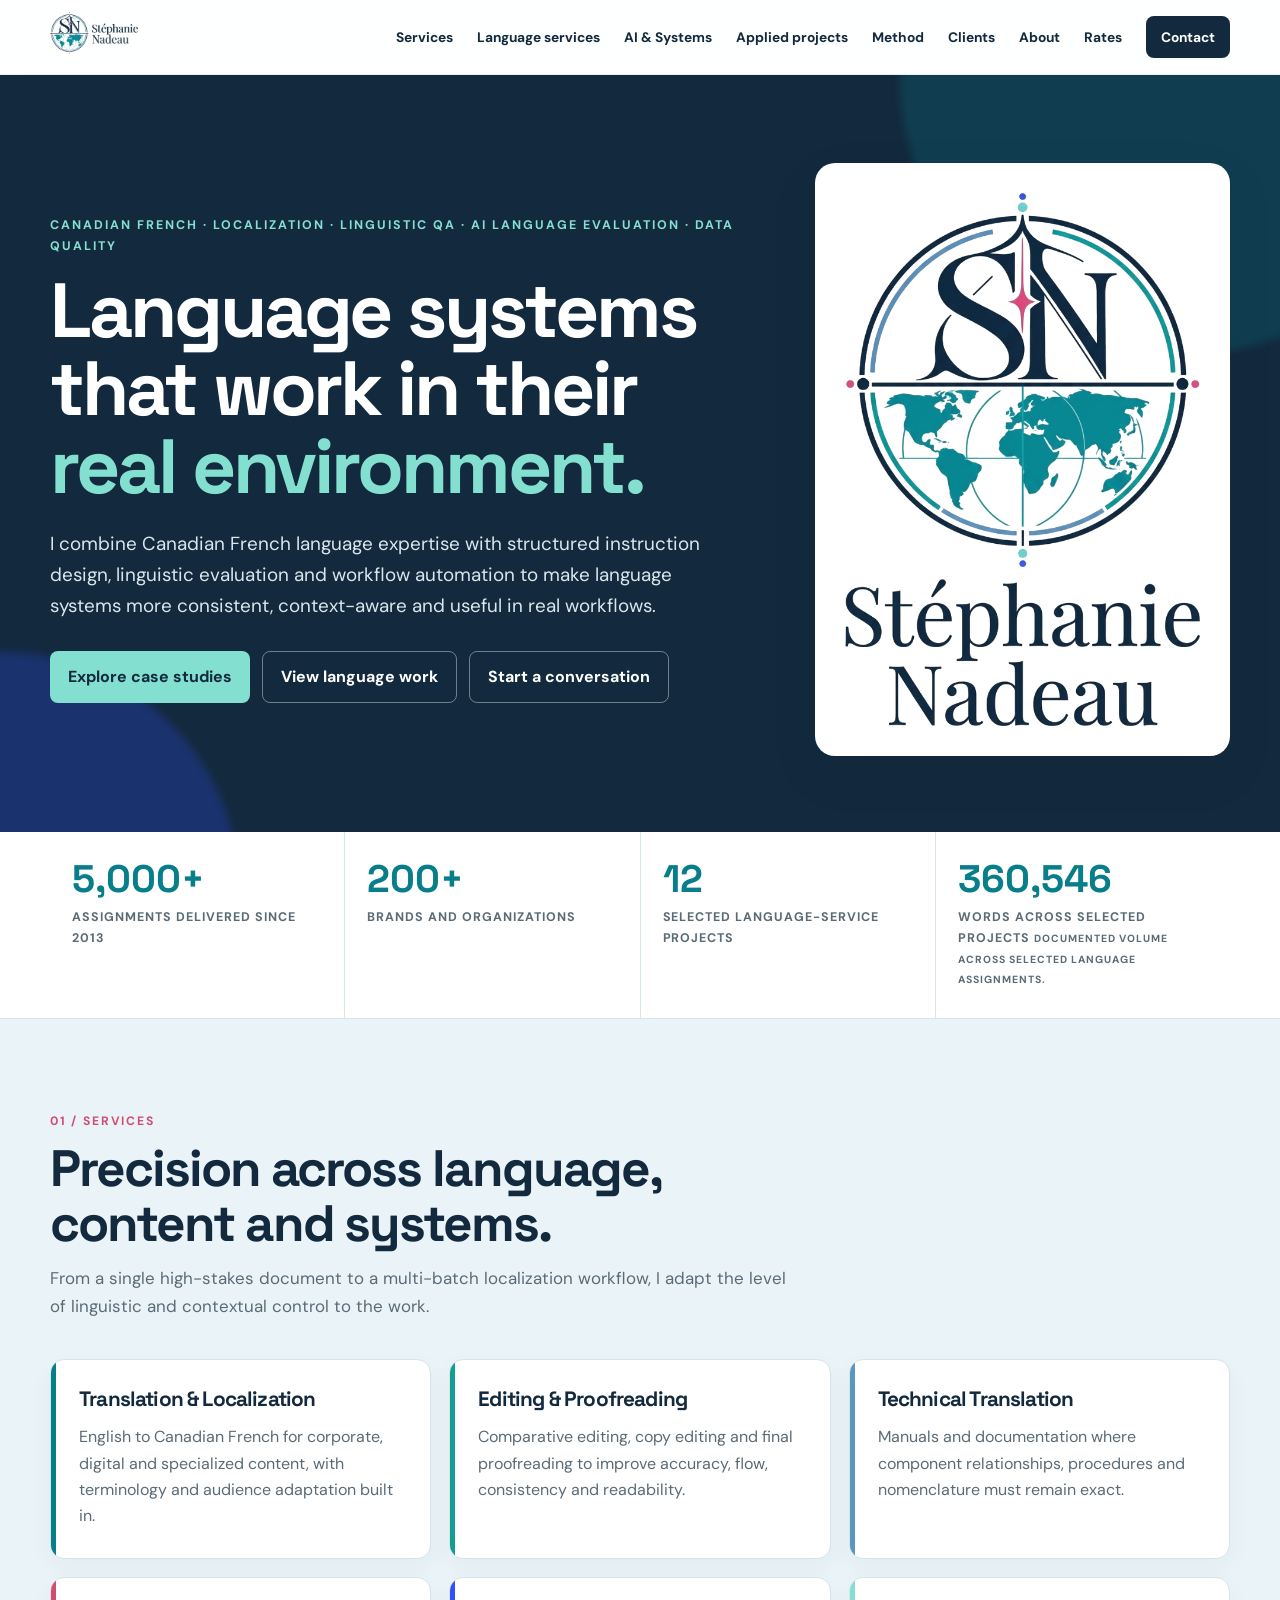
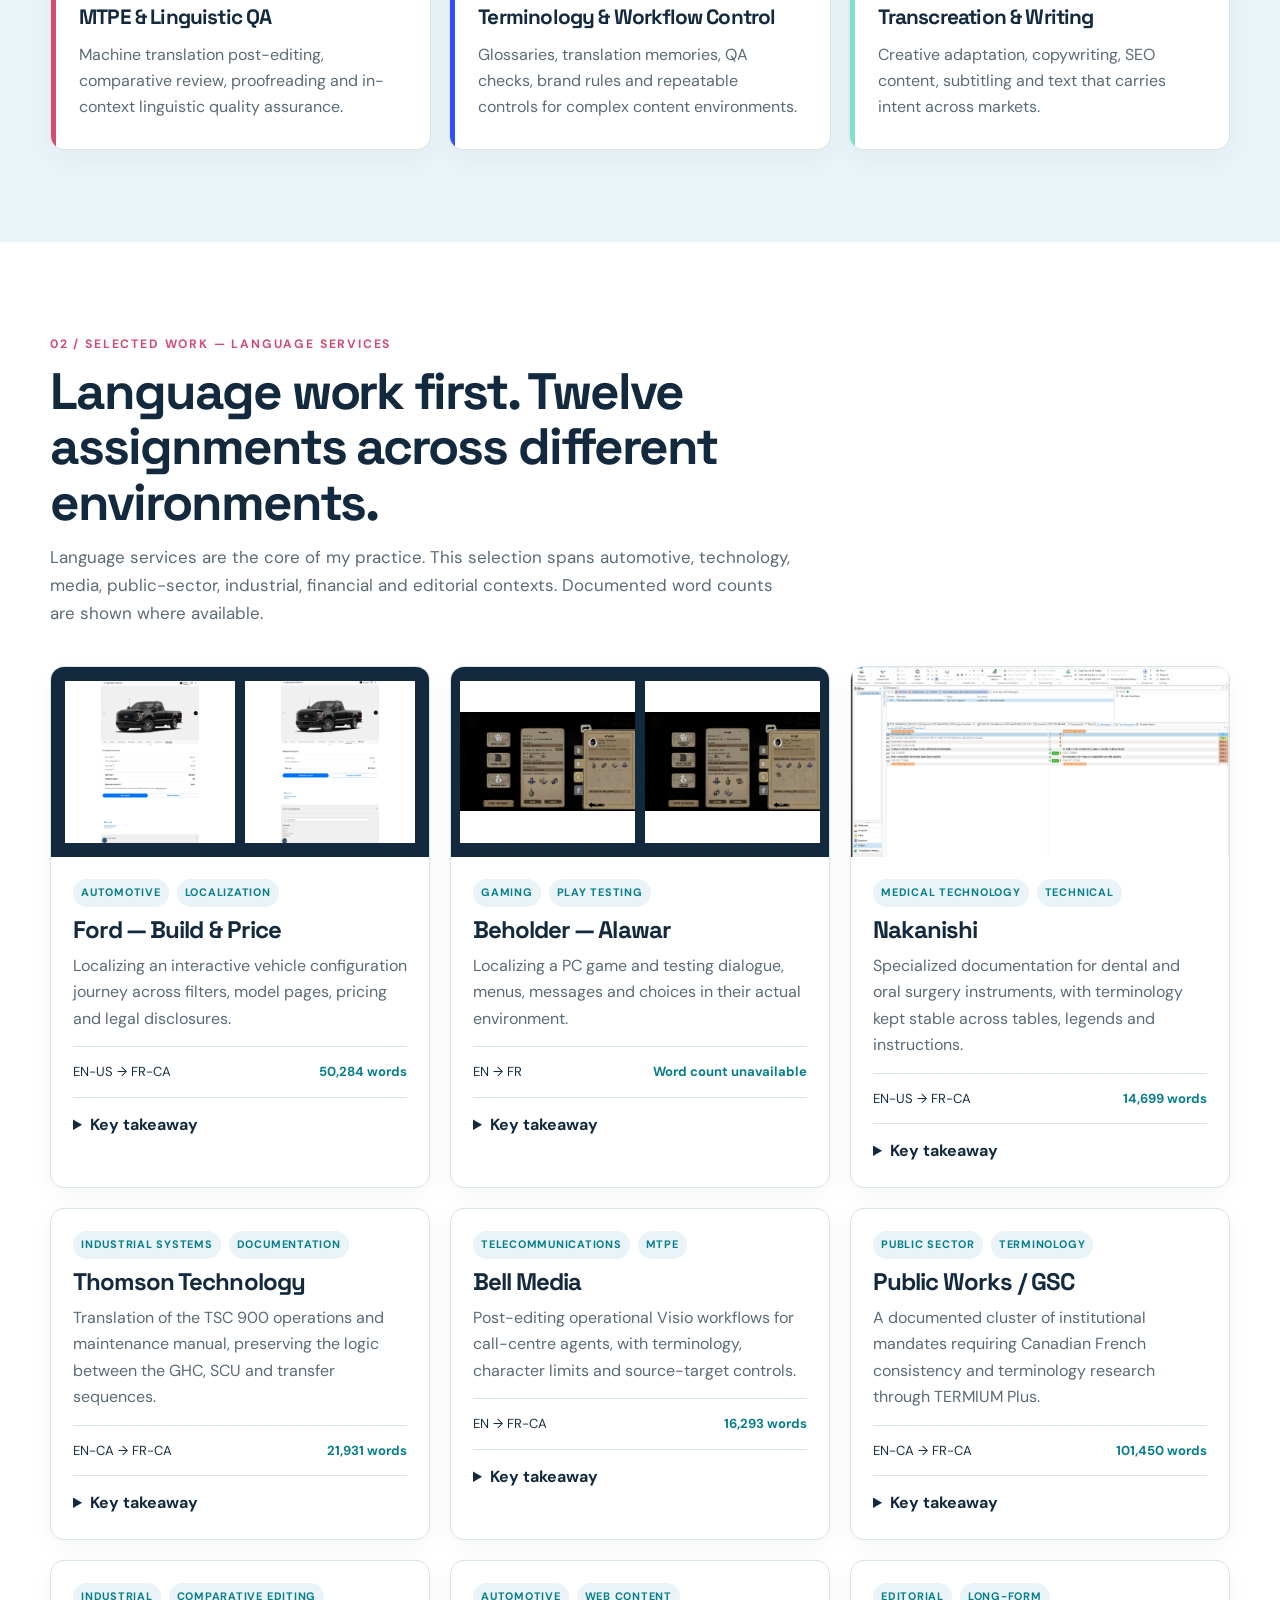
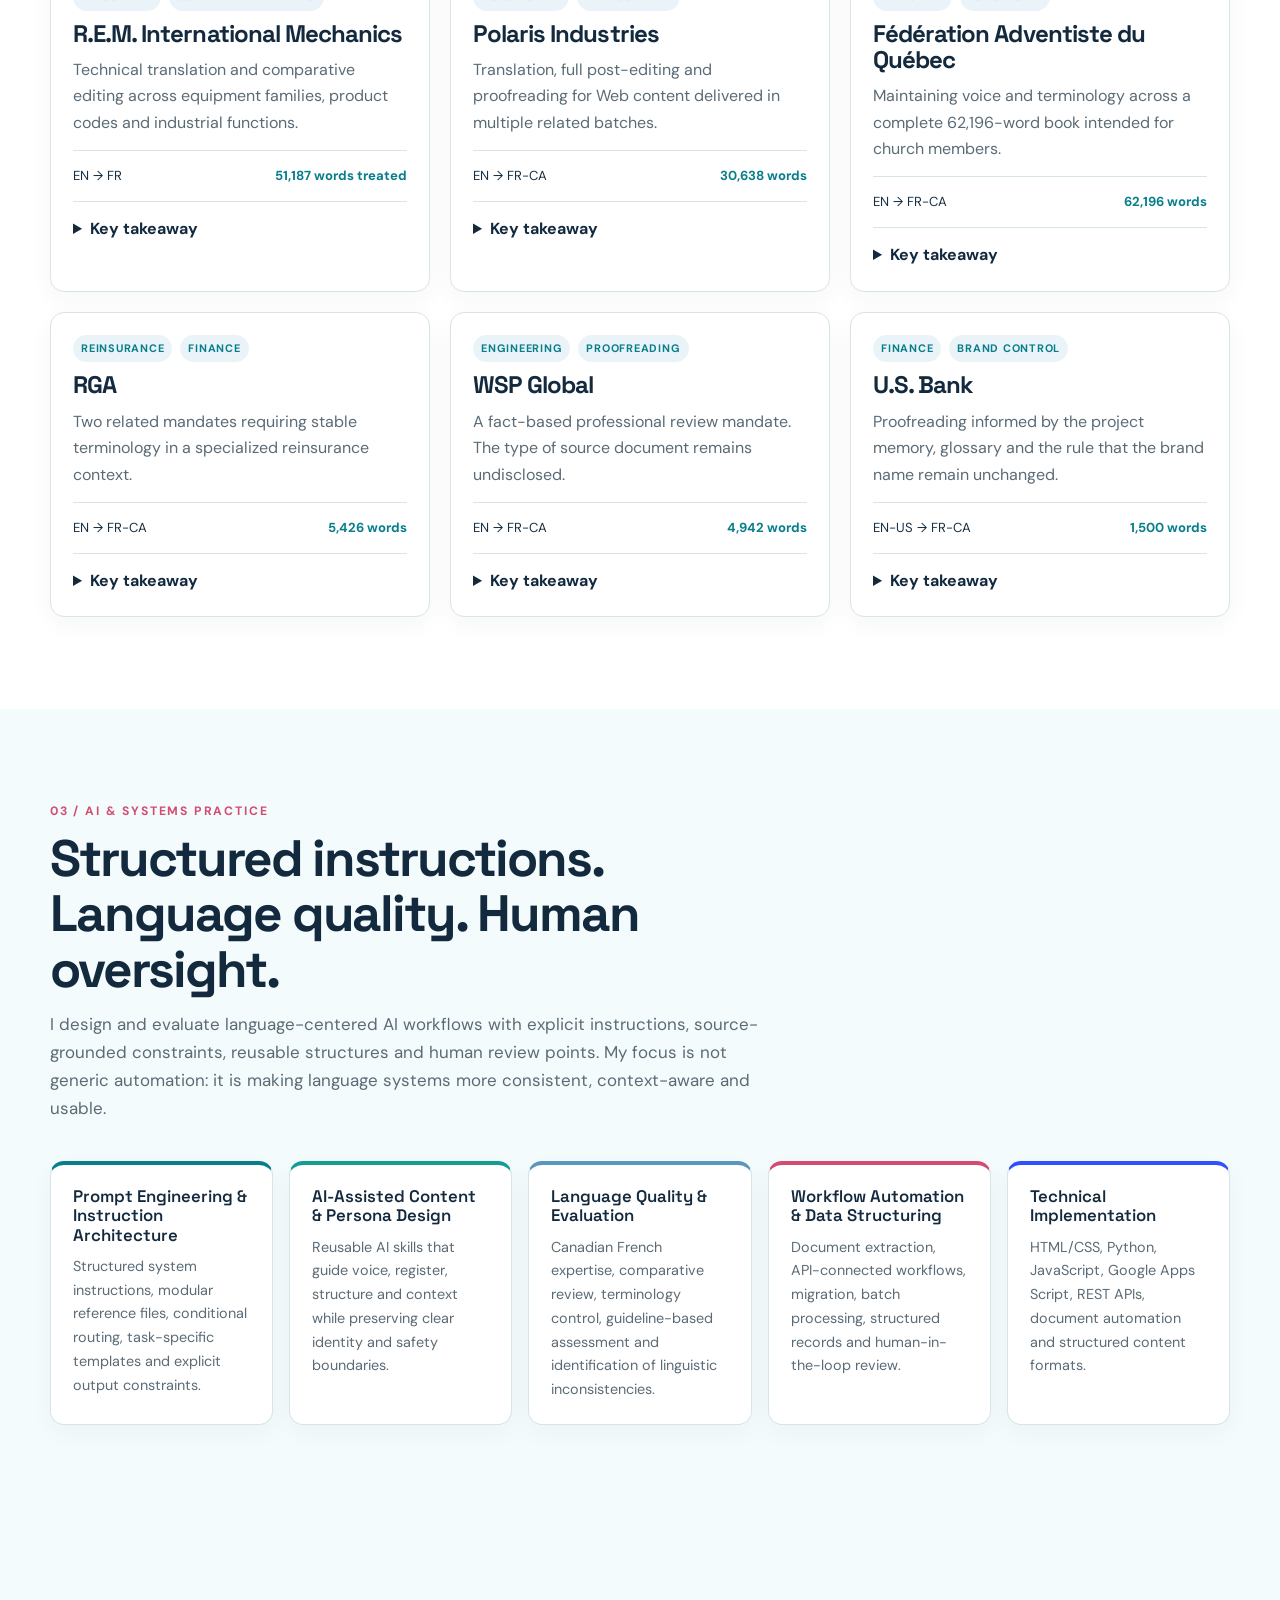
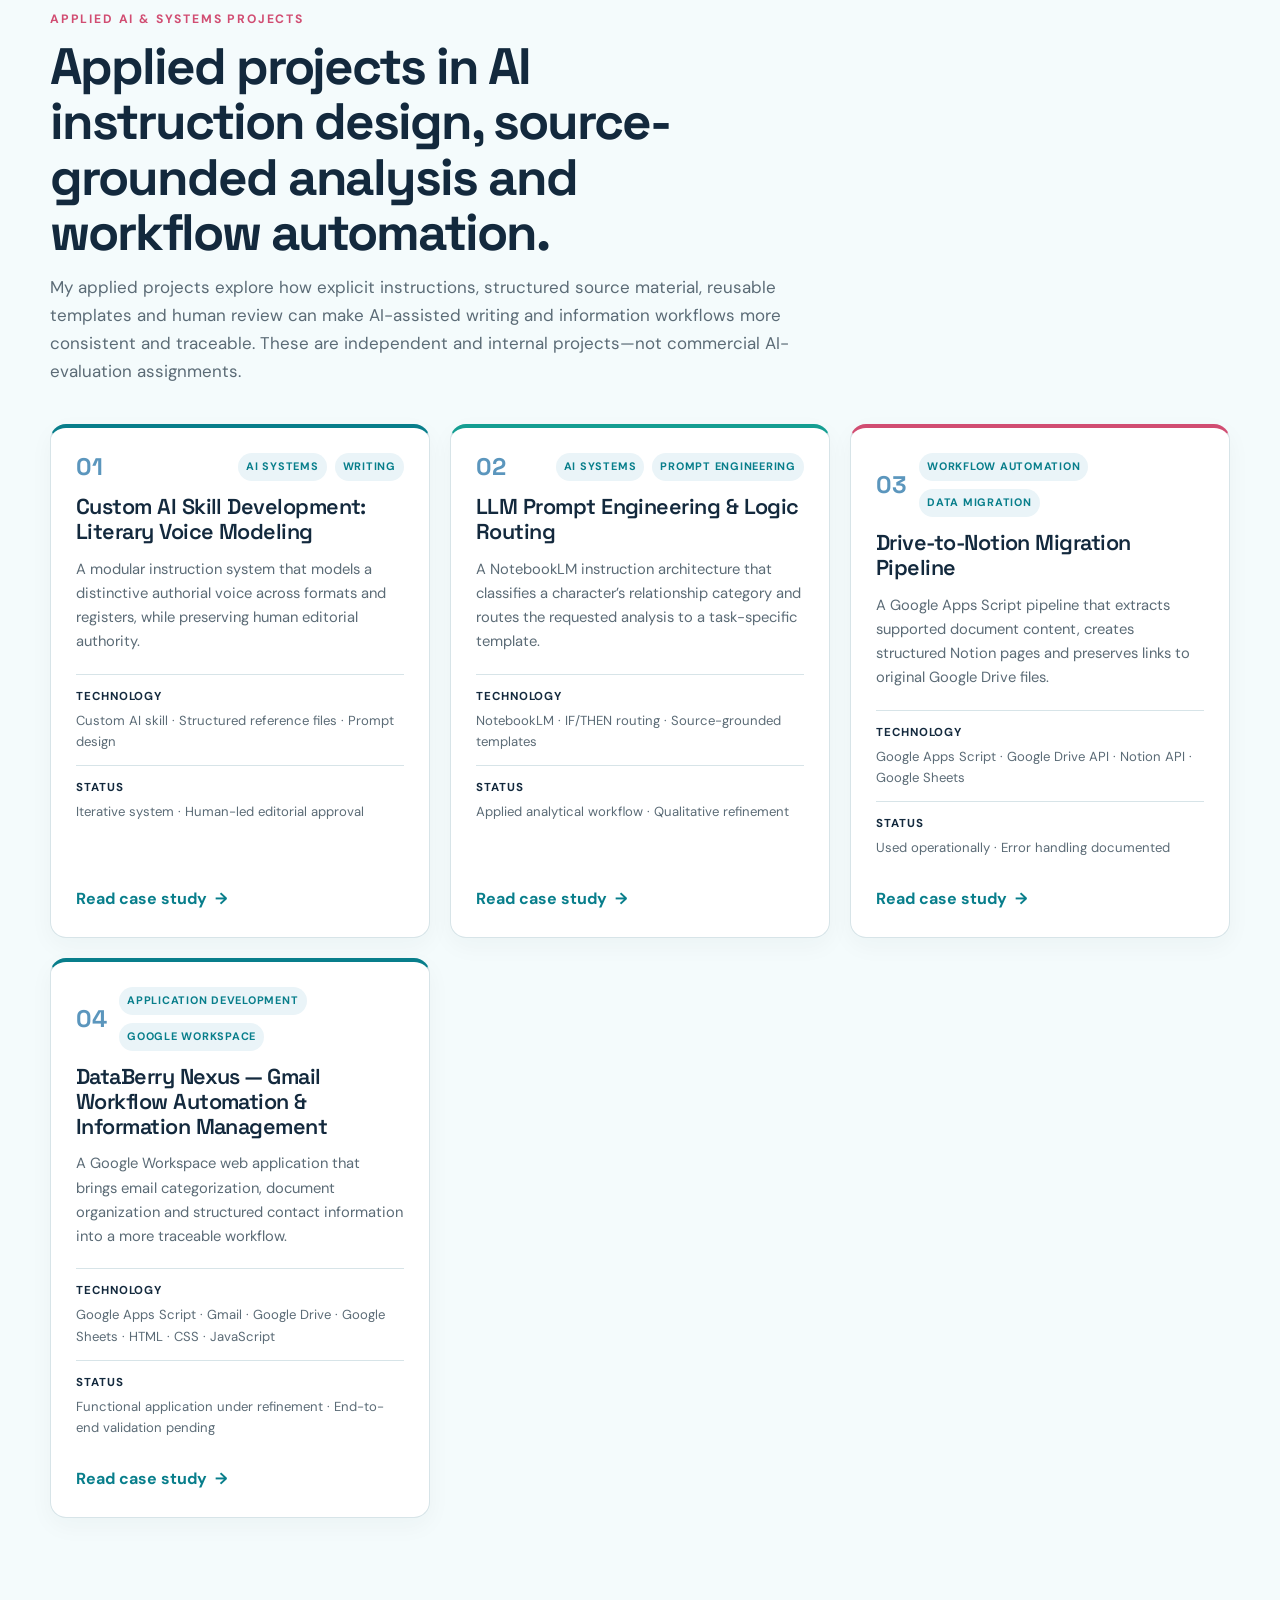
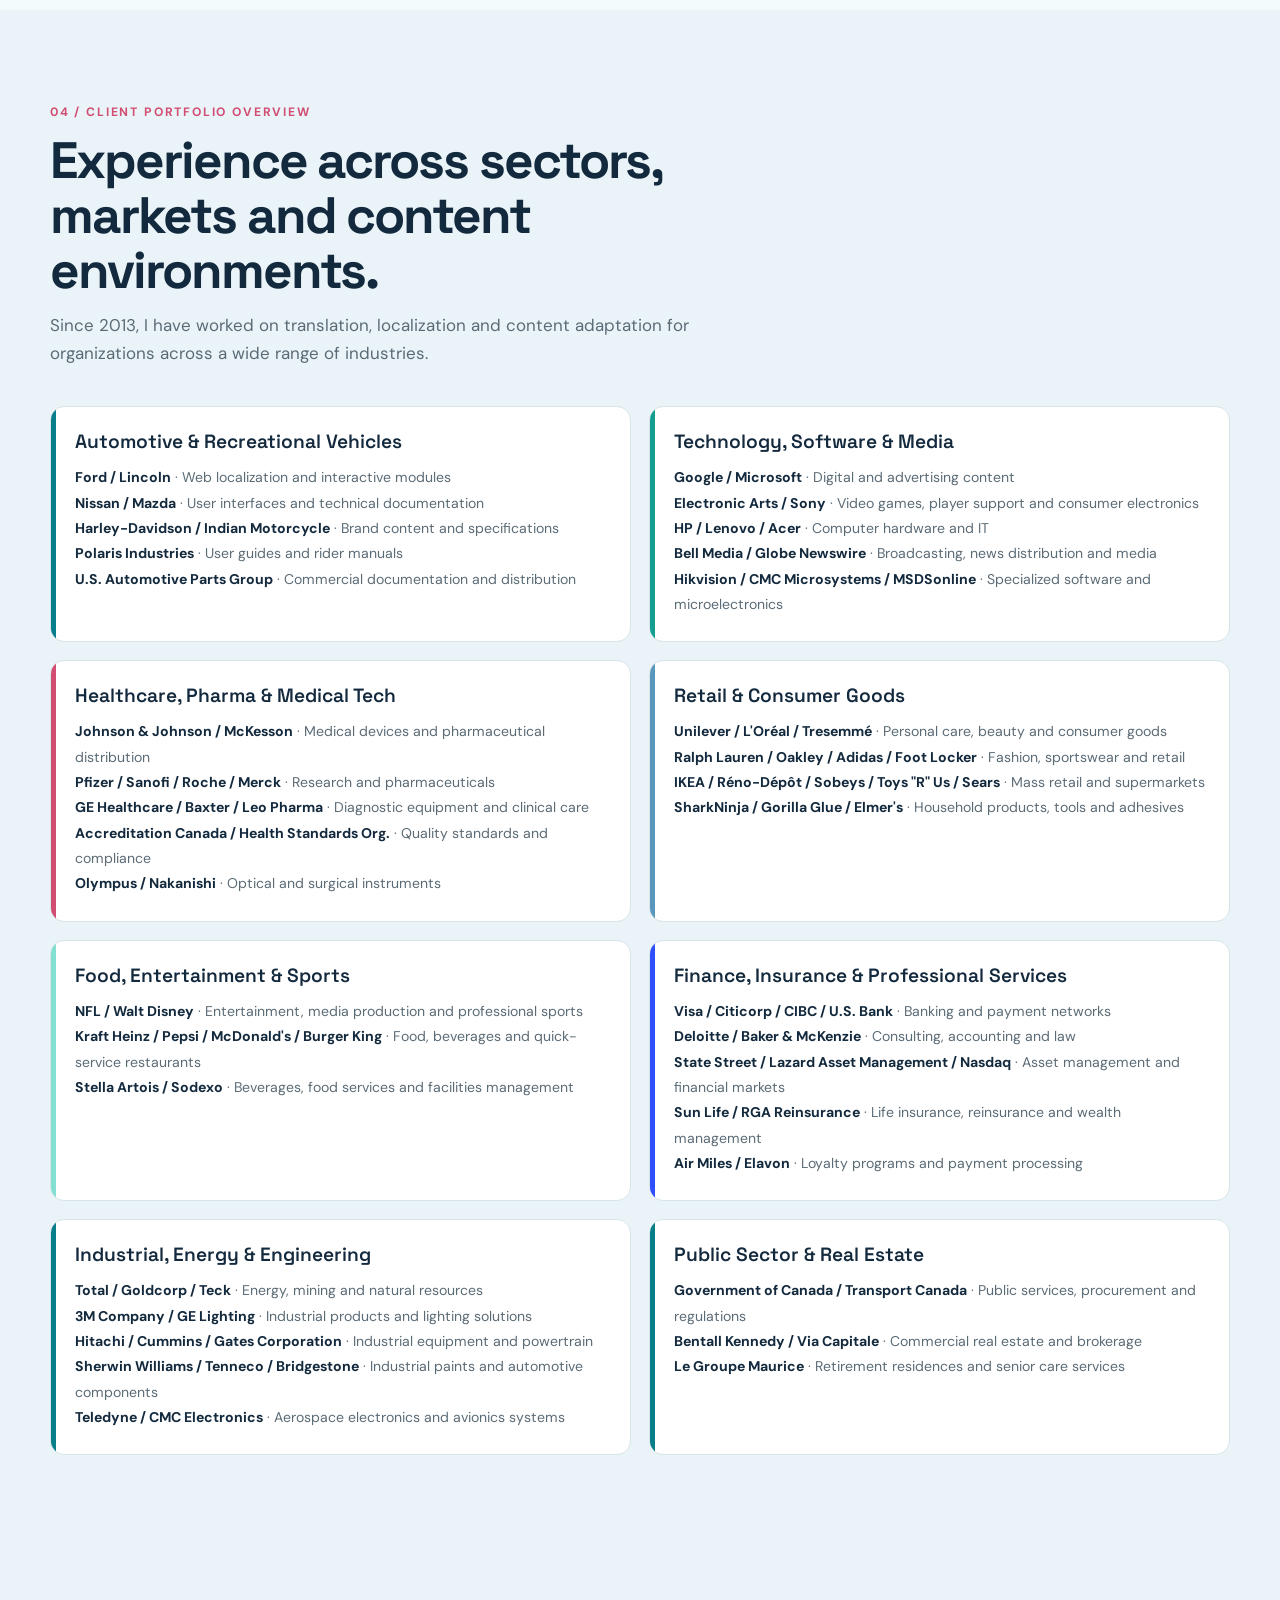
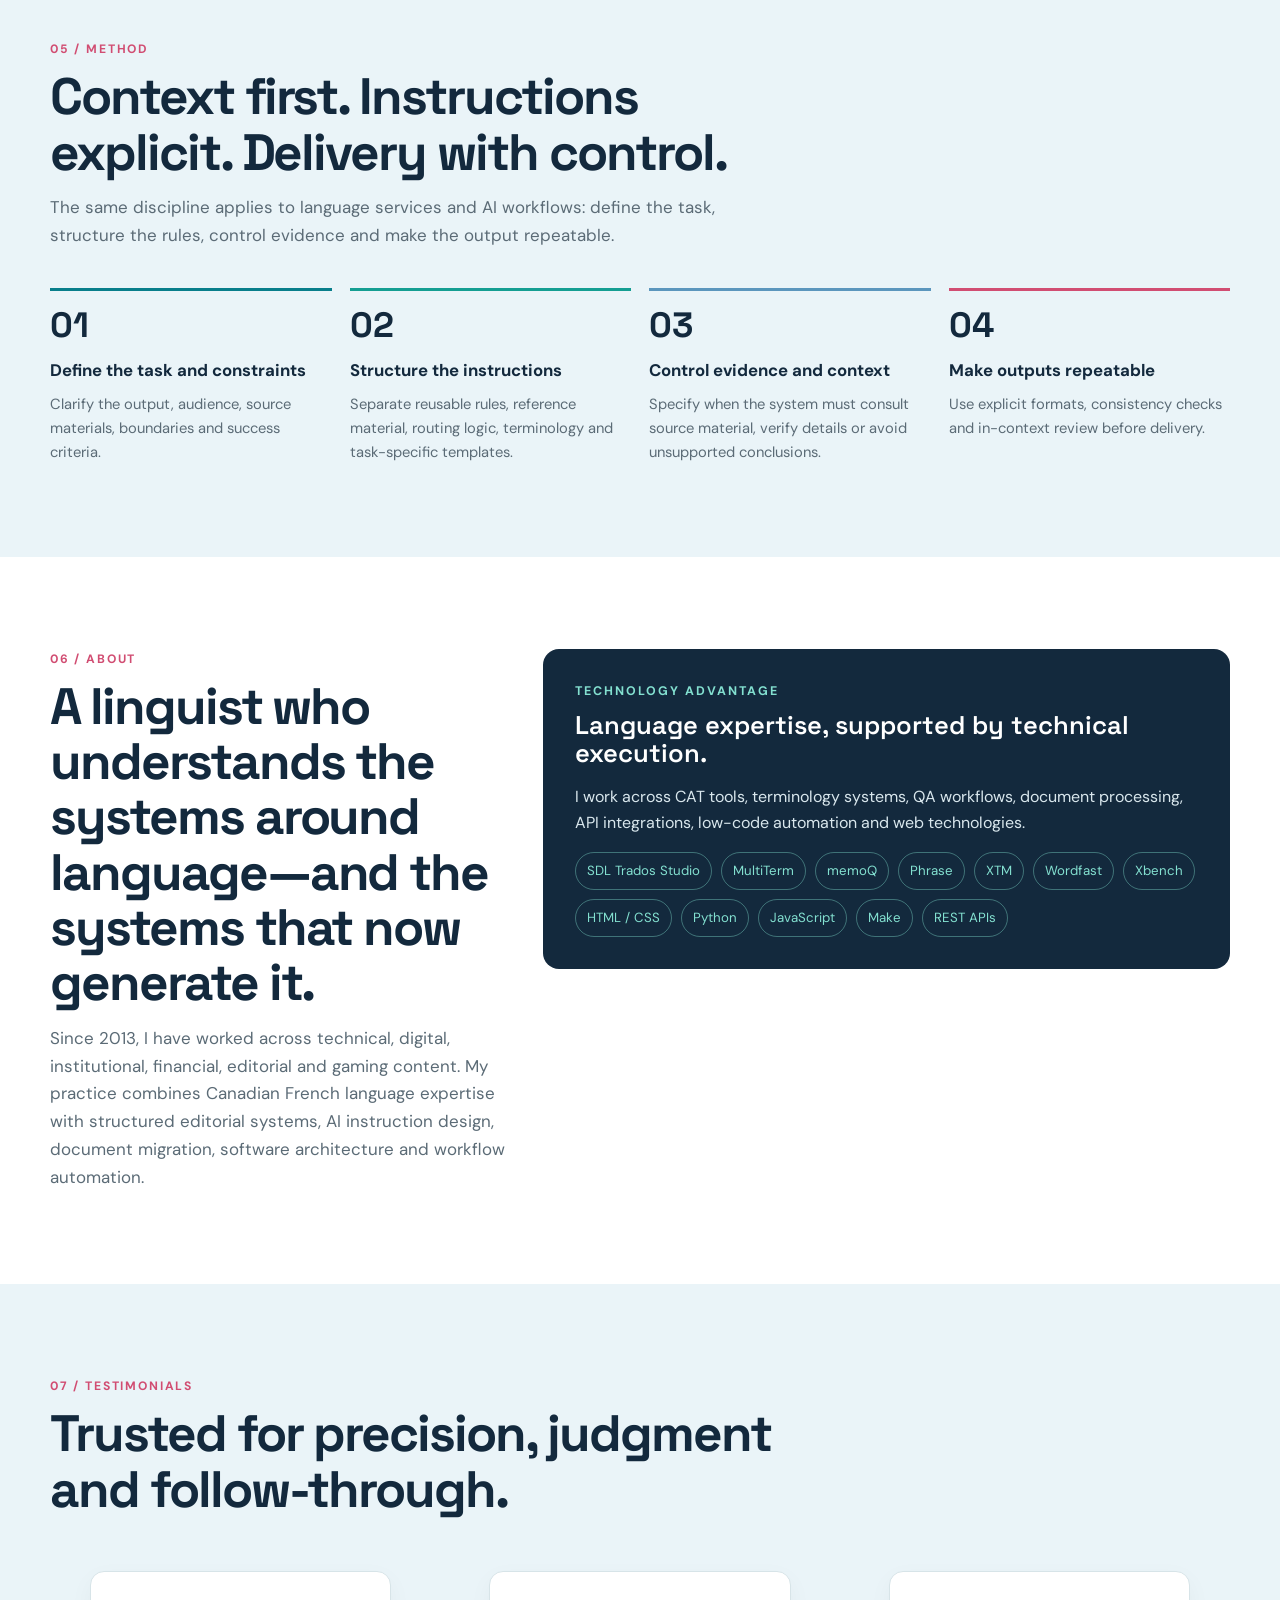
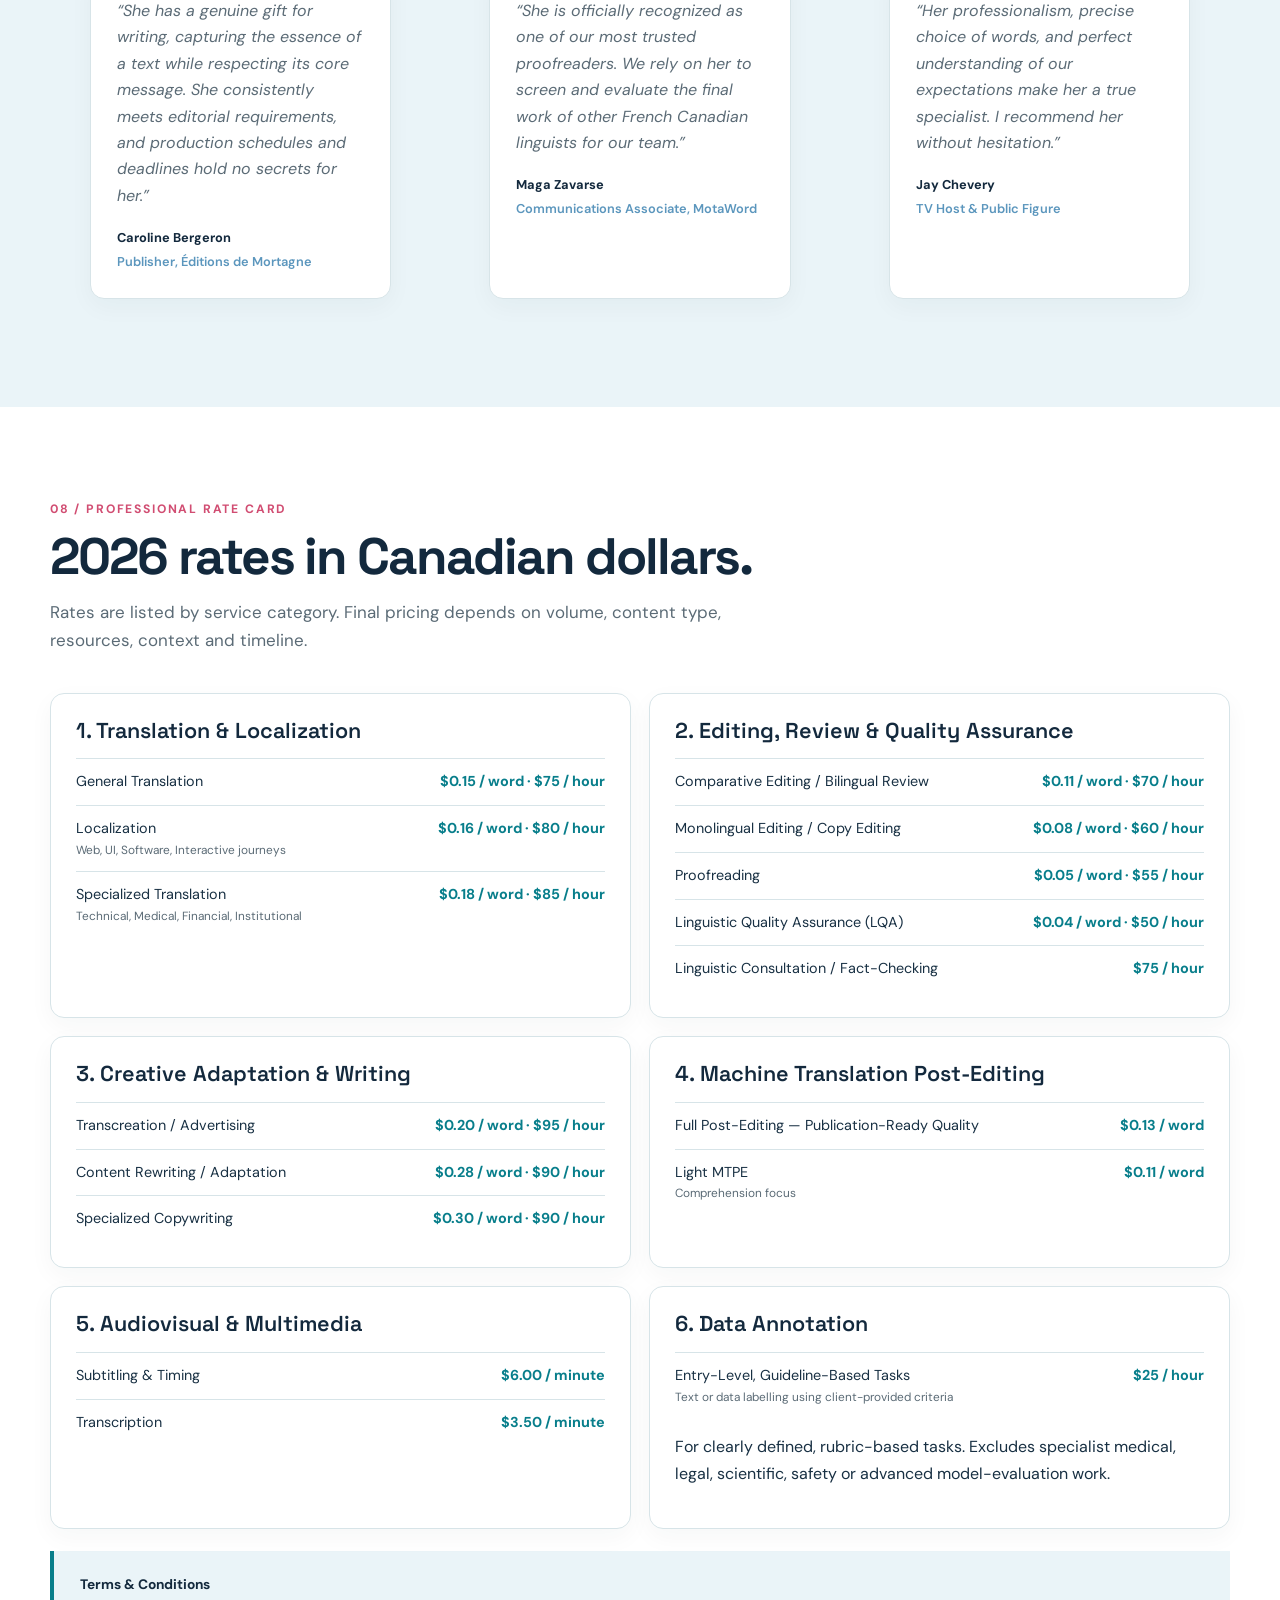
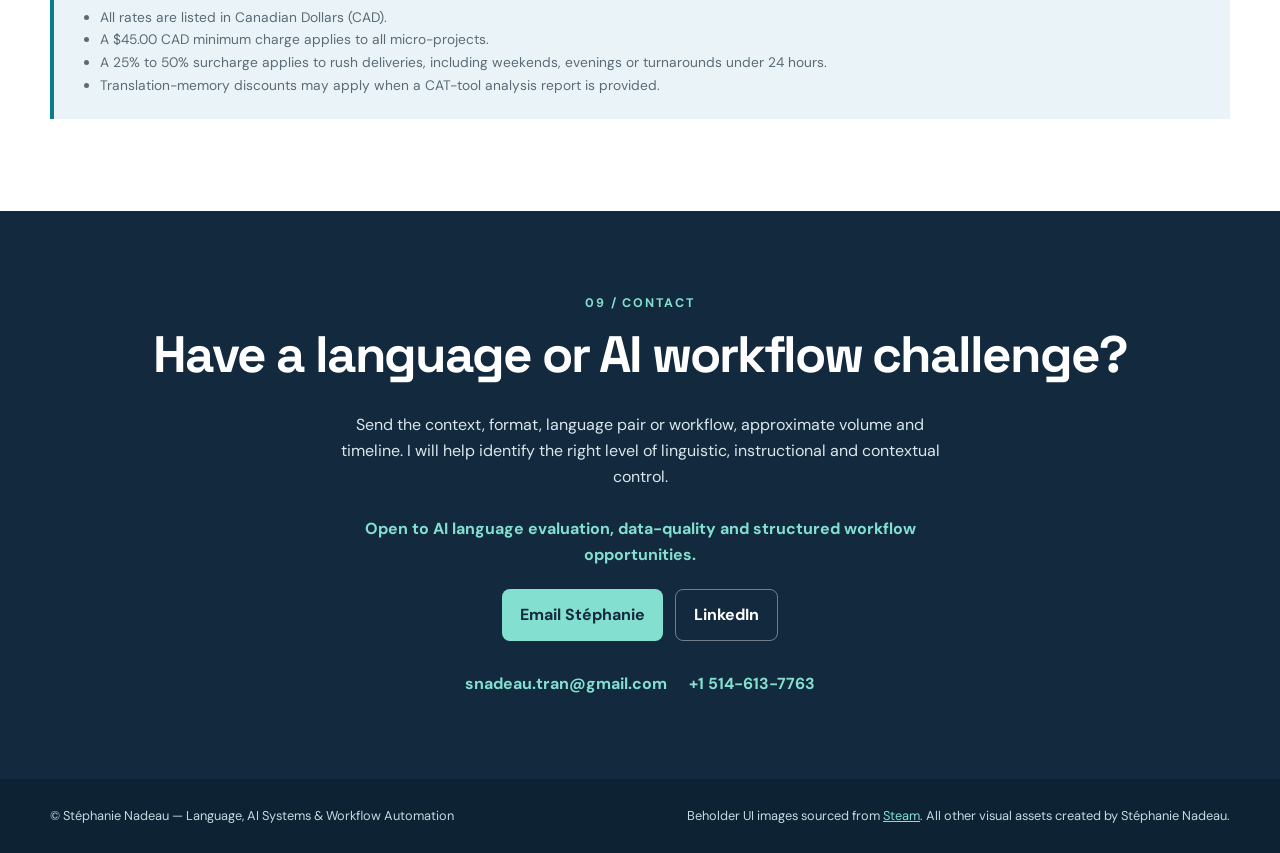
==== commit a72e8345: "Add files via upload" ====
--- a/index.html
+++ b/index.html
@@ -2,18 +2,30 @@
 <html lang="en">
 <head>
 <meta charset="utf-8"><meta name="viewport" content="width=device-width, initial-scale=1">
-<meta name="description" content="Stéphanie Nadeau — Canadian French linguist and systems-minded specialist in localization, AI instruction design, document migration, software architecture and workflow automation.">
-<meta property="og:title" content="Stéphanie Nadeau | Language, AI Systems & Workflow Automation"><meta property="og:description" content="Canadian French localization, language systems, software architecture and practical workflow automation."><meta property="og:type" content="website">
-<title>Stéphanie Nadeau | Language, AI Systems & Automation</title><link rel="icon" type="image/png" href="assets/logo/symbol.png"><link rel="stylesheet" href="css/styles.css">
+<meta name="description" content="Stéphanie Nadeau — Canadian French linguist specializing in translation, localization, linguistic QA and applied AI and workflow projects.">
+<meta property="og:title" content="Stéphanie Nadeau | Canadian French Language Services & Applied AI Projects"><meta property="og:description" content="Canadian French translation, localization, linguistic quality assurance and selected applied AI and workflow projects."><meta property="og:type" content="website">
+<title>Stéphanie Nadeau | Canadian French Language Services & Applied AI</title><link rel="icon" type="image/png" href="assets/logo/symbol.png"><link rel="stylesheet" href="css/styles.css">
 </head>
 <body><a class="skip" href="#main">Skip to content</a>
-<header class="site-nav"><div class="wrap nav-inner"><a href="#top" aria-label="Stéphanie Nadeau home"><img class="nav-logo" src="assets/logo/logo-horizontal.png" alt="Stéphanie Nadeau — Bilingual Linguist and Localization Specialist"></a><button class="menu" aria-label="Open navigation" aria-expanded="false">☰</button><nav class="nav-links" aria-label="Main navigation"><a href="#services">Services</a><a href="#ai">AI & Systems</a><a href="#case-studies">Case studies</a><a href="#work">Language work</a><a href="#method">Method</a><a href="#clients">Clients</a><a href="#about">About</a><a href="#rates">Rates</a><a class="nav-cta" href="#contact">Contact</a></nav></div></header>
+<header class="site-nav"><div class="wrap nav-inner"><a href="#top" aria-label="Stéphanie Nadeau home"><img class="nav-logo" src="assets/logo/logo-horizontal.png" alt="Stéphanie Nadeau — Bilingual Linguist and Localization Specialist"></a><button class="menu" aria-label="Open navigation" aria-expanded="false">☰</button><nav class="nav-links" aria-label="Main navigation"><a href="#services">Services</a><a href="#work">Language services</a><a href="#ai">AI & Systems</a><a href="#case-studies">Applied projects</a><a href="#method">Method</a><a href="#clients">Clients</a><a href="#about">About</a><a href="#rates">Rates</a><a class="nav-cta" href="#contact">Contact</a></nav></div></header>
 <main id="main">
 <section id="top" class="hero"><div class="wrap hero-grid"><div><div class="eyebrow">Canadian French · Localization · Linguistic QA · AI Language Evaluation · Data Quality</div><h1>Language systems that work in their <span>real environment.</span></h1><p class="hero-lede">I combine Canadian French language expertise with structured instruction design, linguistic evaluation and workflow automation to make language systems more consistent, context-aware and useful in real workflows.</p><div class="hero-actions"><a class="button primary" href="#case-studies">Explore case studies</a><a class="button secondary" href="#work">View language work</a><a class="button secondary" href="mailto:snadeau.tran@gmail.com?subject=Language%20or%20AI%20inquiry">Start a conversation</a></div></div><div class="hero-mark"><img src="assets/logo/logo-vertical.png" alt="Stéphanie Nadeau logo"></div></div></section>
-<section class="stats" aria-label="Career highlights"><div class="wrap stat-grid"><div class="stat"><strong>5,000+</strong><span>Mandates delivered since 2013</span></div><div class="stat"><strong>200+</strong><span>Global brands served</span></div><div class="stat"><strong>7</strong><span>Applied systems case studies</span></div><div class="stat"><strong>360,546</strong><span>Documented words in selected work</span></div></div></section>
+<section class="stats" aria-label="Career highlights"><div class="wrap stat-grid"><div class="stat"><strong>5,000+</strong><span>Assignments delivered since 2013</span></div><div class="stat"><strong>200+</strong><span>Brands and organizations</span></div><div class="stat"><strong>12</strong><span>Selected language-service projects</span></div><div class="stat"><strong>360,546</strong><span>Words across selected projects <small>Documented volume across selected language assignments.</small></span></div></div></section>
 <section id="services" class="section"><div class="wrap"><div class="section-head"><div class="section-kicker">01 / Services</div><h2>Precision across language, content and systems.</h2><p class="section-intro">From a single high-stakes document to a multi-batch localization workflow, I adapt the level of linguistic and contextual control to the work.</p></div><div class="services"><article class="card"><h3>Translation & Localization</h3><p>English to Canadian French for corporate, digital and specialized content, with terminology and audience adaptation built in.</p></article><article class="card"><h3>Editing & Proofreading</h3><p>Comparative editing, copy editing and final proofreading to improve accuracy, flow, consistency and readability.</p></article><article class="card"><h3>Technical Translation</h3><p>Manuals and documentation where component relationships, procedures and nomenclature must remain exact.</p></article><article class="card"><h3>MTPE & Linguistic QA</h3><p>Machine translation post-editing, comparative review, proofreading and in-context linguistic quality assurance.</p></article><article class="card"><h3>Terminology & Workflow Control</h3><p>Glossaries, translation memories, QA checks, brand rules and repeatable controls for complex content environments.</p></article><article class="card"><h3>Transcreation & Writing</h3><p>Creative adaptation, copywriting, SEO content, subtitling and text that carries intent across markets.</p></article></div></div></section>
-<section id="ai" class="section ai-section"><div class="wrap"><div class="section-head"><div class="section-kicker">02 / AI & Systems Practice</div><h2>Structured instructions. Language quality. Human oversight.</h2><p class="section-intro">I design and evaluate language-centered AI workflows with explicit instructions, source-grounded constraints, reusable structures and human review points. My focus is not generic automation: it is making language systems more consistent, context-aware and usable.</p></div><div class="ai-capabilities"><article class="ai-capability"><h3>Prompt Engineering & Instruction Architecture</h3><p>Structured system instructions, modular reference files, conditional routing, task-specific templates and explicit output constraints.</p></article><article class="ai-capability"><h3>AI-Assisted Content & Persona Design</h3><p>Reusable AI skills that guide voice, register, structure and context while preserving clear identity and safety boundaries.</p></article><article class="ai-capability"><h3>Language Quality & Evaluation</h3><p>Canadian French expertise, comparative review, terminology control, guideline-based assessment and identification of linguistic inconsistencies.</p></article><article class="ai-capability"><h3>Workflow Automation & Data Structuring</h3><p>Document extraction, API-connected workflows, migration, batch processing, structured records and human-in-the-loop review.</p></article><article class="ai-capability"><h3>Technical Implementation</h3><p>HTML/CSS, Python, JavaScript, Google Apps Script, REST APIs, document automation and structured content formats.</p></article></div></div></section>
-<section id="case-studies" class="section systems-section"><div class="wrap"><div class="section-head"><div class="section-kicker">03 / Systems & automation case studies</div><h2>Seven projects. From language systems to operational automation.</h2><p class="section-intro">Applied projects that show how I analyze requirements, structure information, connect tools and test systems in context. Each case study distinguishes implemented work from intended scope and reported results.</p></div><div class="system-grid"><article class="system-card">
+<section id="work" class="section alt"><div class="wrap"><div class="section-head"><div class="section-kicker">02 / Selected Work — Language Services</div><h2>Language work first. Twelve assignments across different environments.</h2><p class="section-intro">Language services are the core of my practice. This selection spans automotive, technology, media, public-sector, industrial, financial and editorial contexts. Documented word counts are shown where available.</p></div><div class="case-grid">
+<article class="case"><div class="case-media duo"><img src="assets/images/Ford_EN.png" alt="Ford Build and Price interface in English"><img src="assets/images/Ford_FR.png" alt="Ford Build and Price interface in Canadian French"></div><div class="case-body"><div class="case-meta"><span class="tag">Automotive</span><span class="tag">Localization</span></div><h3>Ford — Build & Price</h3><p>Localizing an interactive vehicle configuration journey across filters, model pages, pricing and legal disclosures.</p><div class="case-data"><span>EN-US → FR-CA</span><strong>50,284 words</strong></div><details class="case-details"><summary>Key takeaway</summary><p>A localized automotive interface must function as a coherent journey, not as a series of independently translated segments.</p></details></div></article>
+<article class="case"><div class="case-media duo"><img src="assets/images/Beholder_EN.jpg" alt="Beholder game interface in English"><img src="assets/images/Beholder_FR.jpg" alt="Beholder game interface in French"></div><div class="case-body"><div class="case-meta"><span class="tag">Gaming</span><span class="tag">Play testing</span></div><h3>Beholder — Alawar</h3><p>Localizing a PC game and testing dialogue, menus, messages and choices in their actual environment.</p><div class="case-data"><span>EN → FR</span><strong>Word count unavailable</strong></div><details class="case-details"><summary>Key takeaway</summary><p>A successful game localization is verified in the game itself, not only in a string table.</p></details></div></article>
+<article class="case"><div class="case-media"><img src="assets/images/Nakanishi.png" alt="Nakanishi technical translation project visual"></div><div class="case-body"><div class="case-meta"><span class="tag">Medical technology</span><span class="tag">Technical</span></div><h3>Nakanishi</h3><p>Specialized documentation for dental and oral surgery instruments, with terminology kept stable across tables, legends and instructions.</p><div class="case-data"><span>EN-US → FR-CA</span><strong>14,699 words</strong></div><details class="case-details"><summary>Key takeaway</summary><p>Specialized technical documentation must remain coherent in its terminology, component relationships and instructions for use.</p></details></div></article>
+<article class="case"><div class="case-body"><div class="case-meta"><span class="tag">Industrial systems</span><span class="tag">Documentation</span></div><h3>Thomson Technology</h3><p>Translation of the TSC 900 operations and maintenance manual, preserving the logic between the GHC, SCU and transfer sequences.</p><div class="case-data"><span>EN-CA → FR-CA</span><strong>21,931 words</strong></div><details class="case-details"><summary>Key takeaway</summary><p>In an operations manual, terminology must follow the system’s architecture and its operation.</p></details></div></article>
+<article class="case"><div class="case-body"><div class="case-meta"><span class="tag">Telecommunications</span><span class="tag">MTPE</span></div><h3>Bell Media</h3><p>Post-editing operational Visio workflows for call-centre agents, with terminology, character limits and source-target controls.</p><div class="case-data"><span>EN → FR-CA</span><strong>16,293 words</strong></div><details class="case-details"><summary>Key takeaway</summary><p>In a call-centre workflow, a sentence must be correct, easy to locate and immediately usable by the agent.</p></details></div></article>
+<article class="case"><div class="case-body"><div class="case-meta"><span class="tag">Public sector</span><span class="tag">Terminology</span></div><h3>Public Works / GSC</h3><p>A documented cluster of institutional mandates requiring Canadian French consistency and terminology research through TERMIUM Plus.</p><div class="case-data"><span>EN-CA → FR-CA</span><strong>101,450 words</strong></div><details class="case-details"><summary>Key takeaway</summary><p>Reliable institutional translation rests on traceable terminology research and consistency maintained from one mandate to the next.</p></details></div></article>
+<article class="case"><div class="case-body"><div class="case-meta"><span class="tag">Industrial</span><span class="tag">Comparative editing</span></div><h3>R.E.M. International Mechanics</h3><p>Technical translation and comparative editing across equipment families, product codes and industrial functions.</p><div class="case-data"><span>EN → FR</span><strong>51,187 words treated</strong></div><details class="case-details"><summary>Key takeaway</summary><p>In industrial documentation, linguistic quality also depends on stable classifications, functions and relationships between equipment.</p></details></div></article>
+<article class="case"><div class="case-body"><div class="case-meta"><span class="tag">Automotive</span><span class="tag">Web content</span></div><h3>Polaris Industries</h3><p>Translation, full post-editing and proofreading for Web content delivered in multiple related batches.</p><div class="case-data"><span>EN → FR-CA</span><strong>30,638 words</strong></div><details class="case-details"><summary>Key takeaway</summary><p>A multi-section website requires a stable editorial memory, even when batches are distributed across several services and production periods.</p></details></div></article>
+<article class="case"><div class="case-body"><div class="case-meta"><span class="tag">Editorial</span><span class="tag">Long-form</span></div><h3>Fédération Adventiste du Québec</h3><p>Maintaining voice and terminology across a complete 62,196-word book intended for church members.</p><div class="case-data"><span>EN → FR-CA</span><strong>62,196 words</strong></div><details class="case-details"><summary>Key takeaway</summary><p>For a long-form work, quality depends as much on consistency of voice as on the accuracy of each sentence.</p></details></div></article>
+<article class="case"><div class="case-body"><div class="case-meta"><span class="tag">Reinsurance</span><span class="tag">Finance</span></div><h3>RGA</h3><p>Two related mandates requiring stable terminology in a specialized reinsurance context.</p><div class="case-data"><span>EN → FR-CA</span><strong>5,426 words</strong></div><details class="case-details"><summary>Key takeaway</summary><p>In a specialized financial field, terminology must remain precise and stable even when mandates are split across multiple invoices.</p></details></div></article>
+<article class="case"><div class="case-body"><div class="case-meta"><span class="tag">Engineering</span><span class="tag">Proofreading</span></div><h3>WSP Global</h3><p>A fact-based professional review mandate. The type of source document remains undisclosed.</p><div class="case-data"><span>EN → FR-CA</span><strong>4,942 words</strong></div><details class="case-details"><summary>Key takeaway</summary><p>When a client document cannot be reproduced, the evidence can remain factual: client, service, language pair, volume and period.</p></details></div></article>
+<article class="case"><div class="case-body"><div class="case-meta"><span class="tag">Finance</span><span class="tag">Brand control</span></div><h3>U.S. Bank</h3><p>Proofreading informed by the project memory, glossary and the rule that the brand name remain unchanged.</p><div class="case-data"><span>EN-US → FR-CA</span><strong>1,500 words</strong></div><details class="case-details"><summary>Key takeaway</summary><p>Quality proofreading considers the project memory, glossary and brand rules, not grammar alone.</p></details></div></article>
+</div></div></section><section id="ai" class="section ai-section"><div class="wrap"><div class="section-head"><div class="section-kicker">03 / AI & Systems Practice</div><h2>Structured instructions. Language quality. Human oversight.</h2><p class="section-intro">I design and evaluate language-centered AI workflows with explicit instructions, source-grounded constraints, reusable structures and human review points. My focus is not generic automation: it is making language systems more consistent, context-aware and usable.</p></div><div class="ai-capabilities"><article class="ai-capability"><h3>Prompt Engineering & Instruction Architecture</h3><p>Structured system instructions, modular reference files, conditional routing, task-specific templates and explicit output constraints.</p></article><article class="ai-capability"><h3>AI-Assisted Content & Persona Design</h3><p>Reusable AI skills that guide voice, register, structure and context while preserving clear identity and safety boundaries.</p></article><article class="ai-capability"><h3>Language Quality & Evaluation</h3><p>Canadian French expertise, comparative review, terminology control, guideline-based assessment and identification of linguistic inconsistencies.</p></article><article class="ai-capability"><h3>Workflow Automation & Data Structuring</h3><p>Document extraction, API-connected workflows, migration, batch processing, structured records and human-in-the-loop review.</p></article><article class="ai-capability"><h3>Technical Implementation</h3><p>HTML/CSS, Python, JavaScript, Google Apps Script, REST APIs, document automation and structured content formats.</p></article></div></div></section><section id="case-studies" class="section systems-section"><div class="wrap"><div class="section-head"><div class="section-kicker">Applied AI & Systems Projects</div><h2>Applied projects in AI instruction design, source-grounded analysis and workflow automation.</h2><p class="section-intro">My applied projects explore how explicit instructions, structured source material, reusable templates and human review can make AI-assisted writing and information workflows more consistent and traceable. These are independent and internal projects—not commercial AI-evaluation assignments.</p></div><div class="system-grid"><article class="system-card">
       <div class="system-card-top"><span class="system-number">01</span><div class="case-meta"><span class="tag">AI systems</span><span class="tag">Writing</span></div></div>
       <h3>Custom AI Skill Development: Literary Voice Modeling</h3>
       <p>A modular instruction system that models a distinctive authorial voice across formats and registers, while preserving human editorial authority.</p>
@@ -41,44 +53,9 @@
       <div class="system-stack"><strong>Technology</strong><span>Google Apps Script · Gmail · Google Drive · Google Sheets · HTML · CSS · JavaScript</span></div>
       <div class="system-status"><strong>Status</strong><span>Functional application under refinement · End-to-end validation pending</span></div>
       <a class="case-link" href="case-studies/databerry-nexus.html">Read case study <span aria-hidden="true">→</span></a>
-    </article><article class="system-card">
-      <div class="system-card-top"><span class="system-number">05</span><div class="case-meta"><span class="tag">Software architecture</span><span class="tag">Full-stack development</span></div></div>
-      <h3>DataBerry — Gmail Finance Manager</h3>
-      <p>A multi-implementation software initiative exploring ways to centralize financial information received through Gmail and make related records easier to search, review and export.</p>
-      <div class="system-stack"><strong>Technology</strong><span>React · TypeScript · Vite · Node.js · Express · PostgreSQL · Drizzle ORM</span></div>
-      <div class="system-status"><strong>Status</strong><span>Advanced development and architecture exploration · Cloud deployment unsuccessful</span></div>
-      <a class="case-link" href="case-studies/databerry-gmail-finance-manager.html">Read case study <span aria-hidden="true">→</span></a>
-    </article><article class="system-card">
-      <div class="system-card-top"><span class="system-number">06</span><div class="case-meta"><span class="tag">Custom game development</span><span class="tag">Python</span></div></div>
-      <h3>The Sims 4 — Linguist Career Mod</h3>
-      <p>A custom linguist career system translating real-world language and publishing professions into gameplay progression across seven career tracks and 34 job positions.</p>
-      <div class="system-stack"><strong>Technology</strong><span>Python · XML · The Sims 4 script and package resources</span></div>
-      <div class="system-status"><strong>Status</strong><span>Published mod · Fully tested in-game at publication</span></div>
-      <a class="case-link" href="case-studies/sims-4-linguist-career-mod.html">Read case study <span aria-hidden="true">→</span></a>
-    </article><article class="system-card">
-      <div class="system-card-top"><span class="system-number">07</span><div class="case-meta"><span class="tag">Accounting systems</span><span class="tag">Low-code automation</span></div></div>
-      <h3>Caifan — Accounting System Implementation &amp; Operations Automation</h3>
-      <p>Brought bookkeeping in-house from paper records, implemented QuickBooks Online and built connected workflows for employee time tracking, timesheet reporting, payroll preparation and daily sales accounting.</p>
-      <div class="system-stack"><strong>Technology</strong><span>QuickBooks Online · Make · Clockify · QR codes · Google Sheets · Gmail · Google Drive</span></div>
-      <div class="system-status"><strong>Status</strong><span>Operational use for approximately two years</span></div>
-      <a class="case-link" href="case-studies/caifan-accounting-automation.html">Read case study <span aria-hidden="true">→</span></a>
     </article></div></div></section>
-<section id="work" class="section alt"><div class="wrap"><div class="section-head"><div class="section-kicker">04 / Language & localization work</div><h2>Language work across technical, digital and institutional environments.</h2><p class="section-intro">A representative selection of client mandates in Canadian French localization, technical translation, editing and linguistic quality assurance. Volumes are shown only where documented.</p></div><div class="case-grid">
-<article class="case"><div class="case-media duo"><img src="assets/images/Ford_EN.png" alt="Ford Build and Price interface in English"><img src="assets/images/Ford_FR.png" alt="Ford Build and Price interface in Canadian French"></div><div class="case-body"><div class="case-meta"><span class="tag">Automotive</span><span class="tag">Localization</span></div><h3>Ford — Build & Price</h3><p>Localizing an interactive vehicle configuration journey across filters, model pages, pricing and legal disclosures.</p><div class="case-data"><span>EN-US → FR-CA</span><strong>50,284 words</strong></div><details class="case-details"><summary>Key takeaway</summary><p>A localized automotive interface must function as a coherent journey, not as a series of independently translated segments.</p></details></div></article>
-<article class="case"><div class="case-media duo"><img src="assets/images/Beholder_EN.jpg" alt="Beholder game interface in English"><img src="assets/images/Beholder_FR.jpg" alt="Beholder game interface in French"></div><div class="case-body"><div class="case-meta"><span class="tag">Gaming</span><span class="tag">Play testing</span></div><h3>Beholder — Alawar</h3><p>Localizing a PC game and testing dialogue, menus, messages and choices in their actual environment.</p><div class="case-data"><span>EN → FR</span><strong>Volume not documented</strong></div><details class="case-details"><summary>Key takeaway</summary><p>A successful game localization is verified in the game itself, not only in a string table.</p></details></div></article>
-<article class="case"><div class="case-media"><img src="assets/images/Nakanishi.png" alt="Nakanishi technical translation project visual"></div><div class="case-body"><div class="case-meta"><span class="tag">Medical technology</span><span class="tag">Technical</span></div><h3>Nakanishi</h3><p>Specialized documentation for dental and oral surgery instruments, with terminology kept stable across tables, legends and instructions.</p><div class="case-data"><span>EN-US → FR-CA</span><strong>14,699 words</strong></div><details class="case-details"><summary>Key takeaway</summary><p>Specialized technical documentation must remain coherent in its terminology, component relationships and instructions for use.</p></details></div></article>
-<article class="case"><div class="case-body"><div class="case-meta"><span class="tag">Industrial systems</span><span class="tag">Documentation</span></div><h3>Thomson Technology</h3><p>Translation of the TSC 900 operations and maintenance manual, preserving the logic between the GHC, SCU and transfer sequences.</p><div class="case-data"><span>EN-CA → FR-CA</span><strong>21,931 words</strong></div><details class="case-details"><summary>Key takeaway</summary><p>In an operations manual, terminology must follow the system’s architecture and its operation.</p></details></div></article>
-<article class="case"><div class="case-body"><div class="case-meta"><span class="tag">Telecommunications</span><span class="tag">MTPE</span></div><h3>Bell Media</h3><p>Post-editing operational Visio workflows for call-centre agents, with terminology, character limits and source-target controls.</p><div class="case-data"><span>EN → FR-CA</span><strong>16,293 words</strong></div><details class="case-details"><summary>Key takeaway</summary><p>In a call-centre workflow, a sentence must be correct, easy to locate and immediately usable by the agent.</p></details></div></article>
-<article class="case"><div class="case-body"><div class="case-meta"><span class="tag">Public sector</span><span class="tag">Terminology</span></div><h3>Public Works / GSC</h3><p>A documented cluster of institutional mandates requiring Canadian French consistency and terminology research through TERMIUM Plus.</p><div class="case-data"><span>EN-CA → FR-CA</span><strong>101,450 words</strong></div><details class="case-details"><summary>Key takeaway</summary><p>Reliable institutional translation rests on traceable terminology research and consistency maintained from one mandate to the next.</p></details></div></article>
-<article class="case"><div class="case-body"><div class="case-meta"><span class="tag">Industrial</span><span class="tag">Comparative editing</span></div><h3>R.E.M. International Mechanics</h3><p>Technical translation and comparative editing across equipment families, product codes and industrial functions.</p><div class="case-data"><span>EN → FR</span><strong>51,187 words treated</strong></div><details class="case-details"><summary>Key takeaway</summary><p>In industrial documentation, linguistic quality also depends on stable classifications, functions and relationships between equipment.</p></details></div></article>
-<article class="case"><div class="case-body"><div class="case-meta"><span class="tag">Automotive</span><span class="tag">Web content</span></div><h3>Polaris Industries</h3><p>Translation, full post-editing and proofreading for Web content delivered in multiple related batches.</p><div class="case-data"><span>EN → FR-CA</span><strong>30,638 words</strong></div><details class="case-details"><summary>Key takeaway</summary><p>A multi-section website requires a stable editorial memory, even when batches are distributed across several services and production periods.</p></details></div></article>
-<article class="case"><div class="case-body"><div class="case-meta"><span class="tag">Editorial</span><span class="tag">Long-form</span></div><h3>Fédération Adventiste du Québec</h3><p>Maintaining voice and terminology across a complete 62,196-word book intended for church members.</p><div class="case-data"><span>EN → FR-CA</span><strong>62,196 words</strong></div><details class="case-details"><summary>Key takeaway</summary><p>For a long-form work, quality depends as much on consistency of voice as on the accuracy of each sentence.</p></details></div></article>
-<article class="case"><div class="case-body"><div class="case-meta"><span class="tag">Reinsurance</span><span class="tag">Finance</span></div><h3>RGA</h3><p>Two related mandates requiring stable terminology in a specialized reinsurance context.</p><div class="case-data"><span>EN → FR-CA</span><strong>5,426 words</strong></div><details class="case-details"><summary>Key takeaway</summary><p>In a specialized financial field, terminology must remain precise and stable even when mandates are split across multiple invoices.</p></details></div></article>
-<article class="case"><div class="case-body"><div class="case-meta"><span class="tag">Engineering</span><span class="tag">Proofreading</span></div><h3>WSP Global</h3><p>A fact-based professional review mandate. The type of source document remains undisclosed.</p><div class="case-data"><span>EN → FR-CA</span><strong>4,942 words</strong></div><details class="case-details"><summary>Key takeaway</summary><p>When a client document cannot be reproduced, the evidence can remain factual: client, service, language pair, volume and period.</p></details></div></article>
-<article class="case"><div class="case-body"><div class="case-meta"><span class="tag">Finance</span><span class="tag">Brand control</span></div><h3>U.S. Bank</h3><p>Proofreading informed by the project memory, glossary and the rule that the brand name remain unchanged.</p><div class="case-data"><span>EN-US → FR-CA</span><strong>1,500 words</strong></div><details class="case-details"><summary>Key takeaway</summary><p>Quality proofreading considers the project memory, glossary and brand rules, not grammar alone.</p></details></div></article>
-</div></div></section>
-<section id="clients" class="section"><div class="wrap"><div class="section-head"><div class="section-kicker">Client Portfolio Overview</div><h2>Experience across sectors, markets and content environments.</h2><p class="section-intro">Over the past 15 years, I have collaborated on the translation, localization and adaptation of content for more than <strong>200 national and international enterprises and organizations</strong>.</p></div><div class="client-grid"><article class="client-card"><h3>Automotive & Recreational Vehicles</h3><p><strong>Ford / Lincoln</strong> · Web localization and interactive modules<br><strong>Nissan / Mazda</strong> · User interfaces and technical documentation<br><strong>Harley-Davidson / Indian Motorcycle</strong> · Brand content and specifications<br><strong>Polaris Industries</strong> · User guides and rider manuals<br><strong>U.S. Automotive Parts Group</strong> · Commercial documentation and distribution</p></article><article class="client-card"><h3>Technology, Software & Media</h3><p><strong>Google / Microsoft</strong> · Digital and advertising content<br><strong>Electronic Arts / Sony</strong> · Video games, player support and consumer electronics<br><strong>HP / Lenovo / Acer</strong> · Computer hardware and IT<br><strong>Bell Media / Globe Newswire</strong> · Broadcasting, news distribution and media<br><strong>Hikvision / CMC Microsystems / MSDSonline</strong> · Specialized software and microelectronics</p></article><article class="client-card"><h3>Healthcare, Pharma & Medical Tech</h3><p><strong>Johnson & Johnson / McKesson</strong> · Medical devices and pharmaceutical distribution<br><strong>Pfizer / Sanofi / Roche / Merck</strong> · Research and pharmaceuticals<br><strong>GE Healthcare / Baxter / Leo Pharma</strong> · Diagnostic equipment and clinical care<br><strong>Accreditation Canada / Health Standards Org.</strong> · Quality standards and compliance<br><strong>Olympus / Nakanishi</strong> · Optical and surgical instruments</p></article><article class="client-card"><h3>Retail & Consumer Goods</h3><p><strong>Unilever / L'Oréal / Tresemmé</strong> · Personal care, beauty and consumer goods<br><strong>Ralph Lauren / Oakley / Adidas / Foot Locker</strong> · Fashion, sportswear and retail<br><strong>IKEA / Réno-Dépôt / Sobeys / Toys "R" Us / Sears</strong> · Mass retail and supermarkets<br><strong>SharkNinja / Gorilla Glue / Elmer's</strong> · Household products, tools and adhesives</p></article><article class="client-card"><h3>Food, Entertainment & Sports</h3><p><strong>NFL / Walt Disney</strong> · Entertainment, media production and professional sports<br><strong>Kraft Heinz / Pepsi / McDonald's / Burger King</strong> · Food, beverages and quick-service restaurants<br><strong>Stella Artois / Sodexo</strong> · Beverages, food services and facilities management</p></article><article class="client-card"><h3>Finance, Insurance & Professional Services</h3><p><strong>Visa / Citicorp / CIBC / U.S. Bank</strong> · Banking and payment networks<br><strong>Deloitte / Baker & McKenzie</strong> · Consulting, accounting and law<br><strong>State Street / Lazard Asset Management / Nasdaq</strong> · Asset management and financial markets<br><strong>Sun Life / RGA Reinsurance</strong> · Life insurance, reinsurance and wealth management<br><strong>Air Miles / Elavon</strong> · Loyalty programs and payment processing</p></article><article class="client-card"><h3>Industrial, Energy & Engineering</h3><p><strong>Total / Goldcorp / Teck</strong> · Energy, mining and natural resources<br><strong>3M Company / GE Lighting</strong> · Industrial products and lighting solutions<br><strong>Hitachi / Cummins / Gates Corporation</strong> · Industrial equipment and powertrain<br><strong>Sherwin Williams / Tenneco / Bridgestone</strong> · Industrial paints and automotive components<br><strong>Teledyne / CMC Electronics</strong> · Aerospace electronics and avionics systems</p></article><article class="client-card"><h3>Public Sector & Real Estate</h3><p><strong>Government of Canada / Transport Canada</strong> · Public services, procurement and regulations<br><strong>Bentall Kennedy / Via Capitale</strong> · Commercial real estate and brokerage<br><strong>Le Groupe Maurice</strong> · Retirement residences and senior care services</p></article></div></div></section><section id="method" class="section"><div class="wrap"><div class="section-head"><div class="section-kicker">05 / Method</div><h2>Context first. Instructions explicit. Delivery with control.</h2><p class="section-intro">The same discipline applies to language services and AI workflows: define the task, structure the rules, control evidence and make the output repeatable.</p></div><div class="method-grid"><div class="method-step"><b>01</b><h3>Define the task and constraints</h3><p>Clarify the output, audience, source materials, boundaries and success criteria.</p></div><div class="method-step"><b>02</b><h3>Structure the instructions</h3><p>Separate reusable rules, reference material, routing logic, terminology and task-specific templates.</p></div><div class="method-step"><b>03</b><h3>Control evidence and context</h3><p>Specify when the system must consult source material, verify details or avoid unsupported conclusions.</p></div><div class="method-step"><b>04</b><h3>Make outputs repeatable</h3><p>Use explicit formats, consistency checks and in-context review before delivery.</p></div></div></div></section>
+<section id="clients" class="section"><div class="wrap"><div class="section-head"><div class="section-kicker">04 / Client Portfolio Overview</div><h2>Experience across sectors, markets and content environments.</h2><p class="section-intro">Since 2013, I have worked on translation, localization and content adaptation for organizations across a wide range of industries.</p></div><div class="client-grid"><article class="client-card"><h3>Automotive & Recreational Vehicles</h3><p><strong>Ford / Lincoln</strong> · Web localization and interactive modules<br><strong>Nissan / Mazda</strong> · User interfaces and technical documentation<br><strong>Harley-Davidson / Indian Motorcycle</strong> · Brand content and specifications<br><strong>Polaris Industries</strong> · User guides and rider manuals<br><strong>U.S. Automotive Parts Group</strong> · Commercial documentation and distribution</p></article><article class="client-card"><h3>Technology, Software & Media</h3><p><strong>Google / Microsoft</strong> · Digital and advertising content<br><strong>Electronic Arts / Sony</strong> · Video games, player support and consumer electronics<br><strong>HP / Lenovo / Acer</strong> · Computer hardware and IT<br><strong>Bell Media / Globe Newswire</strong> · Broadcasting, news distribution and media<br><strong>Hikvision / CMC Microsystems / MSDSonline</strong> · Specialized software and microelectronics</p></article><article class="client-card"><h3>Healthcare, Pharma & Medical Tech</h3><p><strong>Johnson & Johnson / McKesson</strong> · Medical devices and pharmaceutical distribution<br><strong>Pfizer / Sanofi / Roche / Merck</strong> · Research and pharmaceuticals<br><strong>GE Healthcare / Baxter / Leo Pharma</strong> · Diagnostic equipment and clinical care<br><strong>Accreditation Canada / Health Standards Org.</strong> · Quality standards and compliance<br><strong>Olympus / Nakanishi</strong> · Optical and surgical instruments</p></article><article class="client-card"><h3>Retail & Consumer Goods</h3><p><strong>Unilever / L'Oréal / Tresemmé</strong> · Personal care, beauty and consumer goods<br><strong>Ralph Lauren / Oakley / Adidas / Foot Locker</strong> · Fashion, sportswear and retail<br><strong>IKEA / Réno-Dépôt / Sobeys / Toys "R" Us / Sears</strong> · Mass retail and supermarkets<br><strong>SharkNinja / Gorilla Glue / Elmer's</strong> · Household products, tools and adhesives</p></article><article class="client-card"><h3>Food, Entertainment & Sports</h3><p><strong>NFL / Walt Disney</strong> · Entertainment, media production and professional sports<br><strong>Kraft Heinz / Pepsi / McDonald's / Burger King</strong> · Food, beverages and quick-service restaurants<br><strong>Stella Artois / Sodexo</strong> · Beverages, food services and facilities management</p></article><article class="client-card"><h3>Finance, Insurance & Professional Services</h3><p><strong>Visa / Citicorp / CIBC / U.S. Bank</strong> · Banking and payment networks<br><strong>Deloitte / Baker & McKenzie</strong> · Consulting, accounting and law<br><strong>State Street / Lazard Asset Management / Nasdaq</strong> · Asset management and financial markets<br><strong>Sun Life / RGA Reinsurance</strong> · Life insurance, reinsurance and wealth management<br><strong>Air Miles / Elavon</strong> · Loyalty programs and payment processing</p></article><article class="client-card"><h3>Industrial, Energy & Engineering</h3><p><strong>Total / Goldcorp / Teck</strong> · Energy, mining and natural resources<br><strong>3M Company / GE Lighting</strong> · Industrial products and lighting solutions<br><strong>Hitachi / Cummins / Gates Corporation</strong> · Industrial equipment and powertrain<br><strong>Sherwin Williams / Tenneco / Bridgestone</strong> · Industrial paints and automotive components<br><strong>Teledyne / CMC Electronics</strong> · Aerospace electronics and avionics systems</p></article><article class="client-card"><h3>Public Sector & Real Estate</h3><p><strong>Government of Canada / Transport Canada</strong> · Public services, procurement and regulations<br><strong>Bentall Kennedy / Via Capitale</strong> · Commercial real estate and brokerage<br><strong>Le Groupe Maurice</strong> · Retirement residences and senior care services</p></article></div></div></section><section id="method" class="section"><div class="wrap"><div class="section-head"><div class="section-kicker">05 / Method</div><h2>Context first. Instructions explicit. Delivery with control.</h2><p class="section-intro">The same discipline applies to language services and AI workflows: define the task, structure the rules, control evidence and make the output repeatable.</p></div><div class="method-grid"><div class="method-step"><b>01</b><h3>Define the task and constraints</h3><p>Clarify the output, audience, source materials, boundaries and success criteria.</p></div><div class="method-step"><b>02</b><h3>Structure the instructions</h3><p>Separate reusable rules, reference material, routing logic, terminology and task-specific templates.</p></div><div class="method-step"><b>03</b><h3>Control evidence and context</h3><p>Specify when the system must consult source material, verify details or avoid unsupported conclusions.</p></div><div class="method-step"><b>04</b><h3>Make outputs repeatable</h3><p>Use explicit formats, consistency checks and in-context review before delivery.</p></div></div></div></section>
 <section id="about" class="section alt"><div class="wrap tech-layout"><div><div class="section-kicker">06 / About</div><h2>A linguist who understands the systems around language—and the systems that now generate it.</h2><p class="section-intro">Since 2013, I have worked across technical, digital, institutional, financial, editorial and gaming content. My practice combines Canadian French language expertise with structured editorial systems, AI instruction design, document migration, software architecture and workflow automation.</p></div><div class="tech-panel"><div class="eyebrow">Technology advantage</div><h3>Language expertise, supported by technical execution.</h3><p>I work across CAT tools, terminology systems, QA workflows, document processing, API integrations, low-code automation and web technologies.</p><div class="tech-list"><span>SDL Trados Studio</span><span>MultiTerm</span><span>memoQ</span><span>Phrase</span><span>XTM</span><span>Wordfast</span><span>Xbench</span><span>HTML / CSS</span><span>Python</span><span>JavaScript</span><span>Make</span><span>REST APIs</span></div></div></div></section>
 <section class="section"><div class="wrap"><div class="section-head"><div class="section-kicker">07 / Testimonials</div><h2>Trusted for precision, judgment and follow-through.</h2></div><div class="quotes"><blockquote class="quote"><p>“She has a genuine gift for writing, capturing the essence of a text while respecting its core message. She consistently meets editorial requirements, and production schedules and deadlines hold no secrets for her.”</p><footer>Caroline Bergeron<span>Publisher, Éditions de Mortagne</span></footer></blockquote><blockquote class="quote"><p>“She is officially recognized as one of our most trusted proofreaders. We rely on her to screen and evaluate the final work of other French Canadian linguists for our team.”</p><footer>Maga Zavarse<span>Communications Associate, MotaWord</span></footer></blockquote><blockquote class="quote"><p>“Her professionalism, precise choice of words, and perfect understanding of our expectations make her a true specialist. I recommend her without hesitation.”</p><footer>Jay Chevery<span>TV Host & Public Figure</span></footer></blockquote></div></div></section>
-<section id="rates" class="section alt"><div class="wrap"><div class="section-head"><div class="section-kicker">08 / Professional Rate Card</div><h2>2026 rates in Canadian dollars.</h2><p class="section-intro">Rates are listed by service category. Final pricing depends on volume, content type, resources, context and timeline.</p></div><div class="rate-grid"><article class="rate-card"><h3>1. Translation & Localization</h3><div class="rate-row"><span>General Translation</span><strong>$0.15 / word · $75 / hour</strong></div><div class="rate-row"><span>Localization <small>Web, UI, Software, Interactive journeys</small></span><strong>$0.16 / word · $80 / hour</strong></div><div class="rate-row"><span>Specialized Translation <small>Technical, Medical, Financial, Institutional</small></span><strong>$0.18 / word · $85 / hour</strong></div></article><article class="rate-card"><h3>2. Editing, Review & Quality Assurance</h3><div class="rate-row"><span>Comparative Editing / Bilingual Review</span><strong>$0.11 / word · $70 / hour</strong></div><div class="rate-row"><span>Monolingual Editing / Copy Editing</span><strong>$0.08 / word · $60 / hour</strong></div><div class="rate-row"><span>Proofreading</span><strong>$0.05 / word · $55 / hour</strong></div><div class="rate-row"><span>Linguistic Quality Assurance (LQA)</span><strong>$0.04 / word · $50 / hour</strong></div><div class="rate-row"><span>Linguistic Consultation / Fact-Checking</span><strong>N/A · $75 / hour</strong></div></article><article class="rate-card"><h3>3. Creative Adaptation & Writing</h3><div class="rate-row"><span>Transcreation / Advertising</span><strong>$0.20 / word · $95 / hour</strong></div><div class="rate-row"><span>Content Rewriting / Adaptation</span><strong>$0.28 / word · $90 / hour</strong></div><div class="rate-row"><span>Specialized Copywriting</span><strong>$0.30 / word · $90 / hour</strong></div></article><article class="rate-card"><h3>4. Machine Translation Post-Editing</h3><div class="rate-row"><span>Full / Heavy MTPE <small>Human parity expected</small></span><strong>$0.13 / word</strong></div><div class="rate-row"><span>Light MTPE <small>Comprehension focus</small></span><strong>$0.11 / word</strong></div></article><article class="rate-card"><h3>5. Audiovisual & Multimedia</h3><div class="rate-row"><span>Subtitling & Timing</span><strong>$6.00 / minute</strong></div><div class="rate-row"><span>Transcription</span><strong>$3.50 / minute</strong></div></article></div><div class="terms"><strong>Terms & Conditions</strong><ul><li>All rates are listed in Canadian Dollars (CAD).</li><li>A $45.00 CAD minimum charge applies to all micro-projects.</li><li>A 25% to 50% surcharge applies to rush deliveries, including weekends, evenings or turnarounds under 24 hours.</li><li>Standard industry volume discounts apply to Translation Memory matches; analysis logs must be provided.</li></ul></div></div></section><section id="contact" class="closing"><div class="wrap"><div class="eyebrow">09 / Contact</div><h2>Have a language or AI workflow challenge?</h2><p>Send the context, format, language pair or workflow, approximate volume and timeline. I will help identify the right level of linguistic, instructional and contextual control.</p><p class="contact-note">Open to AI language evaluation, data-quality and structured workflow opportunities.</p><div class="hero-actions" style="justify-content:center"><a class="button primary" href="mailto:snadeau.tran@gmail.com?subject=Localization%20inquiry">Email Stéphanie</a><a class="button secondary" href="https://www.linkedin.com/in/s-nadeau" target="_blank" rel="noopener">LinkedIn</a></div><div class="contact-line"><span>snadeau.tran@gmail.com</span><span>+1 514-613-7763</span></div></div></section>
+<section id="rates" class="section alt"><div class="wrap"><div class="section-head"><div class="section-kicker">08 / Professional Rate Card</div><h2>2026 rates in Canadian dollars.</h2><p class="section-intro">Rates are listed by service category. Final pricing depends on volume, content type, resources, context and timeline.</p></div><div class="rate-grid"><article class="rate-card"><h3>1. Translation & Localization</h3><div class="rate-row"><span>General Translation</span><strong>$0.15 / word · $75 / hour</strong></div><div class="rate-row"><span>Localization <small>Web, UI, Software, Interactive journeys</small></span><strong>$0.16 / word · $80 / hour</strong></div><div class="rate-row"><span>Specialized Translation <small>Technical, Medical, Financial, Institutional</small></span><strong>$0.18 / word · $85 / hour</strong></div></article><article class="rate-card"><h3>2. Editing, Review & Quality Assurance</h3><div class="rate-row"><span>Comparative Editing / Bilingual Review</span><strong>$0.11 / word · $70 / hour</strong></div><div class="rate-row"><span>Monolingual Editing / Copy Editing</span><strong>$0.08 / word · $60 / hour</strong></div><div class="rate-row"><span>Proofreading</span><strong>$0.05 / word · $55 / hour</strong></div><div class="rate-row"><span>Linguistic Quality Assurance (LQA)</span><strong>$0.04 / word · $50 / hour</strong></div><div class="rate-row"><span>Linguistic Consultation / Fact-Checking</span><strong>$75 / hour</strong></div></article><article class="rate-card"><h3>3. Creative Adaptation & Writing</h3><div class="rate-row"><span>Transcreation / Advertising</span><strong>$0.20 / word · $95 / hour</strong></div><div class="rate-row"><span>Content Rewriting / Adaptation</span><strong>$0.28 / word · $90 / hour</strong></div><div class="rate-row"><span>Specialized Copywriting</span><strong>$0.30 / word · $90 / hour</strong></div></article><article class="rate-card"><h3>4. Machine Translation Post-Editing</h3><div class="rate-row"><span>Full Post-Editing — Publication-Ready Quality</span><strong>$0.13 / word</strong></div><div class="rate-row"><span>Light MTPE <small>Comprehension focus</small></span><strong>$0.11 / word</strong></div></article><article class="rate-card"><h3>5. Audiovisual & Multimedia</h3><div class="rate-row"><span>Subtitling & Timing</span><strong>$6.00 / minute</strong></div><div class="rate-row"><span>Transcription</span><strong>$3.50 / minute</strong></div></article><article class="rate-card"><h3>6. Data Annotation</h3><div class="rate-row"><span>Entry-Level, Guideline-Based Tasks <small>Text or data labelling using client-provided criteria</small></span><strong>$25 / hour</strong></div><p class="rate-note">For clearly defined, rubric-based tasks. Excludes specialist medical, legal, scientific, safety or advanced model-evaluation work.</p></article></div><div class="terms"><strong>Terms & Conditions</strong><ul><li>All rates are listed in Canadian Dollars (CAD).</li><li>A $45.00 CAD minimum charge applies to all micro-projects.</li><li>A 25% to 50% surcharge applies to rush deliveries, including weekends, evenings or turnarounds under 24 hours.</li><li>Translation-memory discounts may apply when a CAT-tool analysis report is provided.</li></ul></div></div></section><section id="contact" class="closing"><div class="wrap"><div class="eyebrow">09 / Contact</div><h2>Have a language or AI workflow challenge?</h2><p>Send the context, format, language pair or workflow, approximate volume and timeline. I will help identify the right level of linguistic, instructional and contextual control.</p><p class="contact-note">Open to AI language evaluation, data-quality and structured workflow opportunities.</p><div class="hero-actions" style="justify-content:center"><a class="button primary" href="mailto:snadeau.tran@gmail.com?subject=Localization%20inquiry">Email Stéphanie</a><a class="button secondary" href="https://www.linkedin.com/in/s-nadeau" target="_blank" rel="noopener">LinkedIn</a></div><div class="contact-line"><span>snadeau.tran@gmail.com</span><span>+1 514-613-7763</span></div></div></section>
 </main><footer class="footer"><div class="wrap footer-inner"><span>© Stéphanie Nadeau — Language, AI Systems & Workflow Automation</span><span>Beholder UI images sourced from <a href="https://store.steampowered.com/app/475550/Beholder/" target="_blank" rel="noopener">Steam</a>. All other visual assets created by Stéphanie Nadeau.</span></div></footer><script src="js/site.js"></script></body></html>
--- a/css/styles.css
+++ b/css/styles.css
@@ -5,3 +5,60 @@
 @media(max-width:650px){.wrap{width:min(100% - 28px,1180px)}.nav-inner{height:66px}.nav-logo{max-width:190px;height:auto}.menu{display:block}.nav-links{display:none;position:absolute;top:65px;left:0;right:0;background:#fff;padding:15px 20px;flex-direction:column;align-items:stretch;border-bottom:1px solid var(--line)}.nav-links.open{display:flex}.nav-links a{padding:8px}.nav-cta{text-align:center}.hero{padding:65px 0 58px}.hero-grid{gap:34px}.hero h1{font-size:3rem}.hero-lede{font-size:1.04rem}.stat-grid{grid-template-columns:repeat(2,1fr)}.stat{padding:22px 15px}.section{padding:65px 0}.services,.case-grid,.rate-layout,.ai-capabilities,.ai-project-grid{grid-template-columns:1fr}.method-grid{grid-template-columns:1fr 1fr}.case-media{height:205px}.footer-inner{display:block}.footer-inner>*{margin:5px 0}}
 @media(prefers-reduced-motion:reduce){html{scroll-behavior:auto}.button{transition:none}.button:hover,.button:focus{transform:none}}
 :focus-visible{outline:3px solid var(--pink);outline-offset:3px}
+
+
+/* Systems case studies */
+.systems-section{background:#f4fbfc}
+.system-grid{display:grid;grid-template-columns:repeat(3,minmax(0,1fr));gap:20px;align-items:stretch}
+.system-card{display:flex;flex-direction:column;background:#fff;border:1px solid var(--line);border-radius:16px;padding:25px;box-shadow:0 8px 24px rgba(19,41,61,.04);min-width:0}
+.system-card:nth-child(3n+2){border-top:4px solid var(--turq)}
+.system-card:nth-child(3n+1){border-top:4px solid var(--teal)}
+.system-card:nth-child(3n){border-top:4px solid var(--pink)}
+.system-card-top{display:flex;align-items:center;justify-content:space-between;gap:12px;margin-bottom:14px}
+.system-number{font:700 1.5rem/1 'Space Grotesk',sans-serif;color:var(--sky)}
+.system-card .case-meta{margin:0}
+.system-card h3{font:600 1.35rem/1.15 'Space Grotesk',sans-serif;color:var(--navy);margin:0 0 12px;letter-spacing:-.025em}
+.system-card>p{color:var(--muted);font-size:.92rem;margin:0 0 20px}
+.system-stack,.system-status{border-top:1px solid var(--line);padding:12px 0;display:flex;flex-direction:column;gap:4px;font-size:.82rem}
+.system-stack strong,.system-status strong{color:var(--navy);font-size:.72rem;text-transform:uppercase;letter-spacing:.08em}
+.system-stack span,.system-status span{color:var(--muted)}
+.case-link{display:inline-flex;gap:8px;align-items:center;margin-top:auto;padding-top:15px;color:var(--teal);font-weight:700;text-decoration:none}
+.case-link:hover,.case-link:focus{color:var(--pink);text-decoration:underline}
+.case-hero{background:var(--navy);color:#fff;padding:70px 0 58px;position:relative;overflow:hidden}
+.case-hero:after{content:"";position:absolute;right:-170px;top:-260px;width:500px;height:500px;border-radius:50%;background:var(--teal);opacity:.2;pointer-events:none}
+.case-hero .wrap{position:relative;z-index:1}
+.back-link{display:inline-block;color:var(--teal);font-weight:700;text-decoration:none;margin-bottom:24px}
+.case-hero .back-link{color:var(--foam)}
+.back-link:hover,.back-link:focus{text-decoration:underline}
+.case-hero .section-kicker{color:var(--foam);margin-bottom:14px}
+.case-hero h1{font:700 clamp(2.4rem,5vw,4.5rem)/1.05 'Space Grotesk',sans-serif;letter-spacing:-.045em;max-width:1000px;margin:0 0 20px}
+.case-subtitle{font-size:1.15rem;line-height:1.7;max-width:900px;color:#d9e7ed;margin:0}
+.case-hero-meta{display:grid;grid-template-columns:1fr 1fr;gap:22px;margin-top:32px;max-width:1050px}
+.case-hero-meta>div{padding:18px 20px;border:1px solid rgba(131,224,208,.28);border-radius:12px;background:rgba(255,255,255,.045)}
+.case-hero-meta strong,.case-hero-meta span{display:block}
+.case-hero-meta strong{color:var(--foam);font-size:.73rem;text-transform:uppercase;letter-spacing:.1em;margin-bottom:7px}
+.case-hero-meta span{color:#fff;font-size:.9rem}
+.case-detail-content{padding:62px 0 82px;background:#fff}
+.case-detail-layout{display:grid;grid-template-columns:minmax(0,1fr) 300px;gap:48px;align-items:start}
+.case-narrative{min-width:0;max-width:850px}
+.detail-section{padding:0 0 28px;margin:0 0 26px;border-bottom:1px solid var(--line)}
+.detail-section h2{font:600 1.65rem/1.2 'Space Grotesk',sans-serif;letter-spacing:-.025em;color:var(--navy);margin:0 0 15px}
+.detail-section p,.detail-section li{color:var(--muted);line-height:1.8}
+.detail-section p{margin:0}
+.detail-section ul{margin:0;padding-left:22px}
+.detail-section li{margin:0 0 10px;padding-left:4px}
+.skill-tags{display:flex;flex-wrap:wrap;gap:9px}
+.skill-tag{display:inline-block;background:var(--mist);color:var(--navy);border:1px solid var(--line);border-radius:999px;padding:7px 11px;font-size:.82rem;font-weight:600}
+.takeaway-panel{background:#f4fbfc;border-left:4px solid var(--teal);padding:25px 28px;border-radius:0 12px 12px 0;margin:34px 0}
+.takeaway-panel .section-kicker{margin-bottom:10px}
+.takeaway-panel p{font:500 1.12rem/1.65 'Space Grotesk',sans-serif;color:var(--navy);margin:0}
+.bottom-back{margin-top:12px}
+.case-sidebar{position:sticky;top:100px}
+.sidebar-card{background:var(--mist);border:1px solid var(--line);border-radius:14px;padding:24px}
+.sidebar-card h2{font:600 1.15rem/1.25 'Space Grotesk',sans-serif;color:var(--navy);margin:10px 0}
+.sidebar-card p{font-size:.88rem;color:var(--muted);line-height:1.7}
+.sidebar-card hr{border:0;border-top:1px solid var(--line);margin:18px 0}
+.sidebar-card>strong{font-size:.72rem;text-transform:uppercase;letter-spacing:.08em;color:var(--navy)}
+.sidebar-card .button{width:100%;text-align:center}
+@media(max-width:1000px){.system-grid{grid-template-columns:repeat(2,minmax(0,1fr))}.case-detail-layout{grid-template-columns:minmax(0,1fr) 260px;gap:28px}}
+@media(max-width:760px){.system-grid{grid-template-columns:1fr}.case-hero{padding:52px 0 44px}.case-hero-meta{grid-template-columns:1fr}.case-detail-layout{grid-template-columns:1fr}.case-sidebar{position:static;grid-row:1}.case-sidebar .sidebar-card{padding:20px}.case-detail-content{padding:42px 0 60px}.detail-section h2{font-size:1.45rem}}
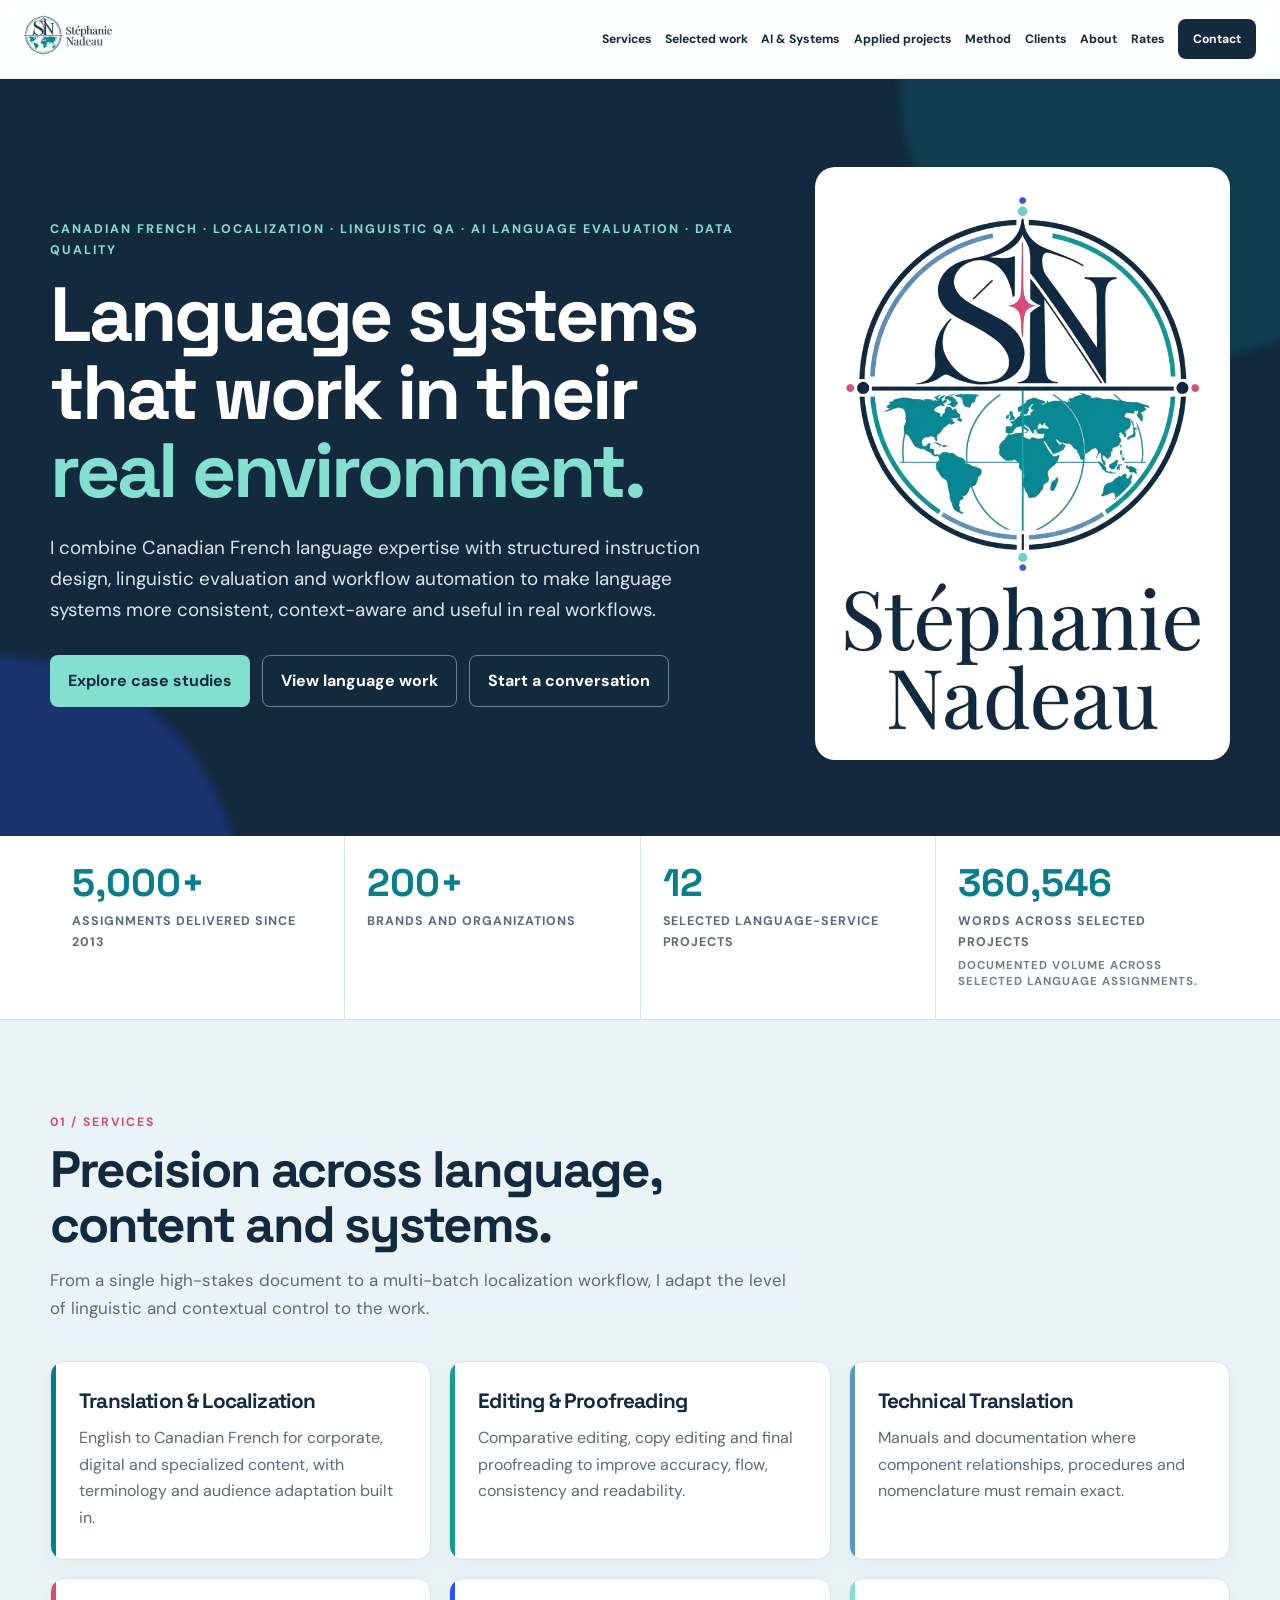
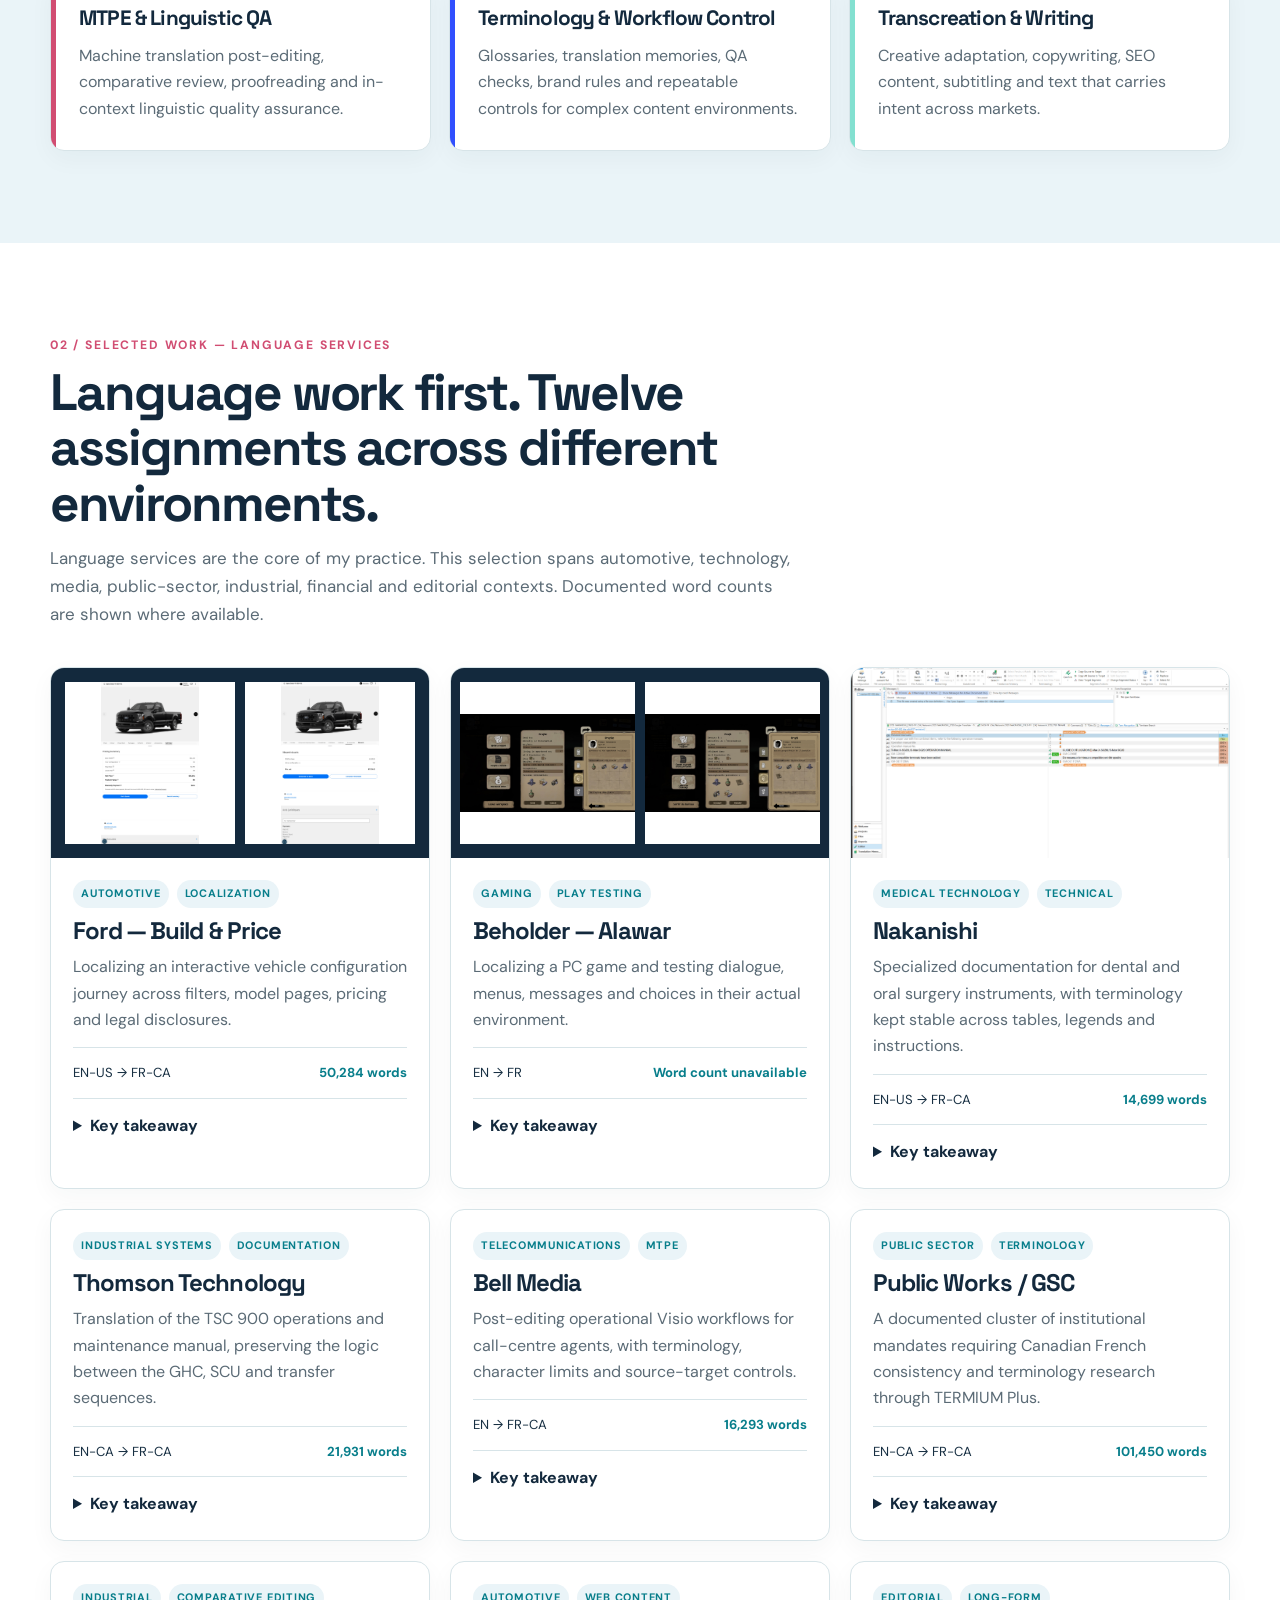
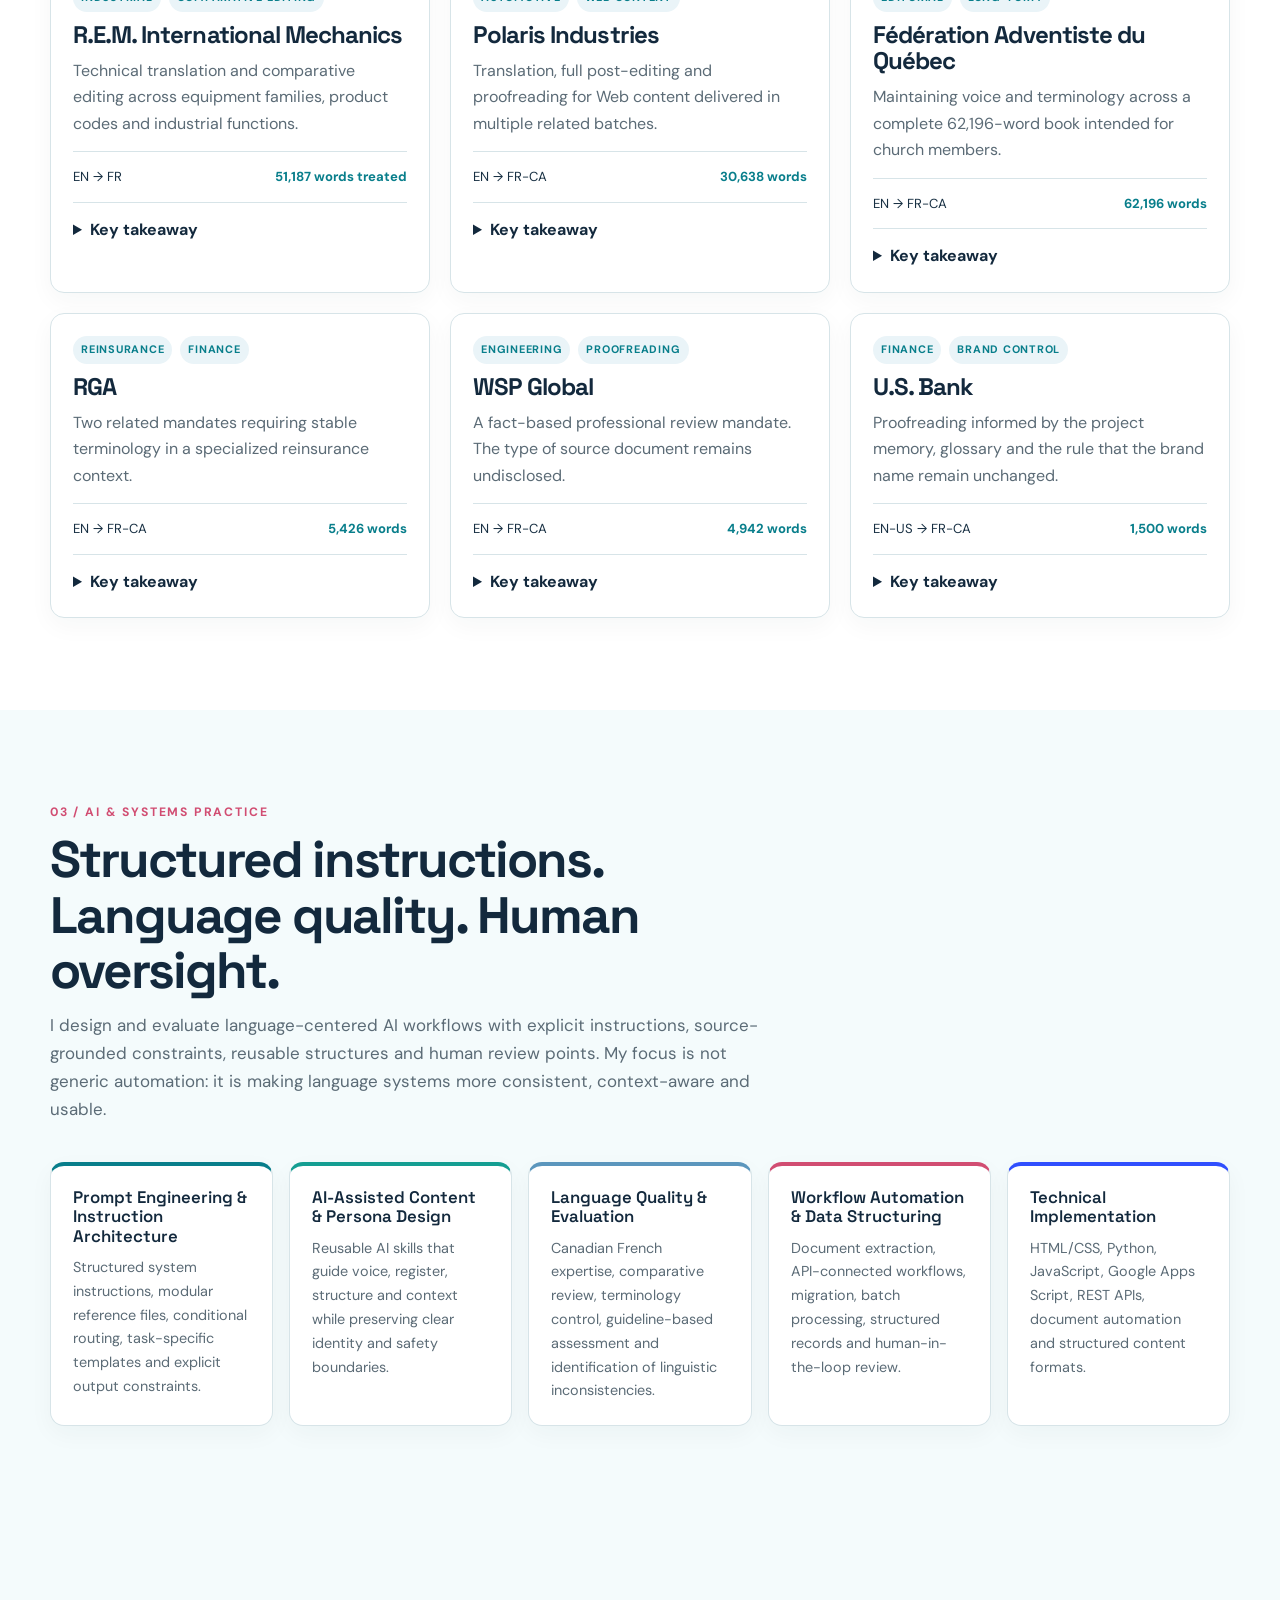
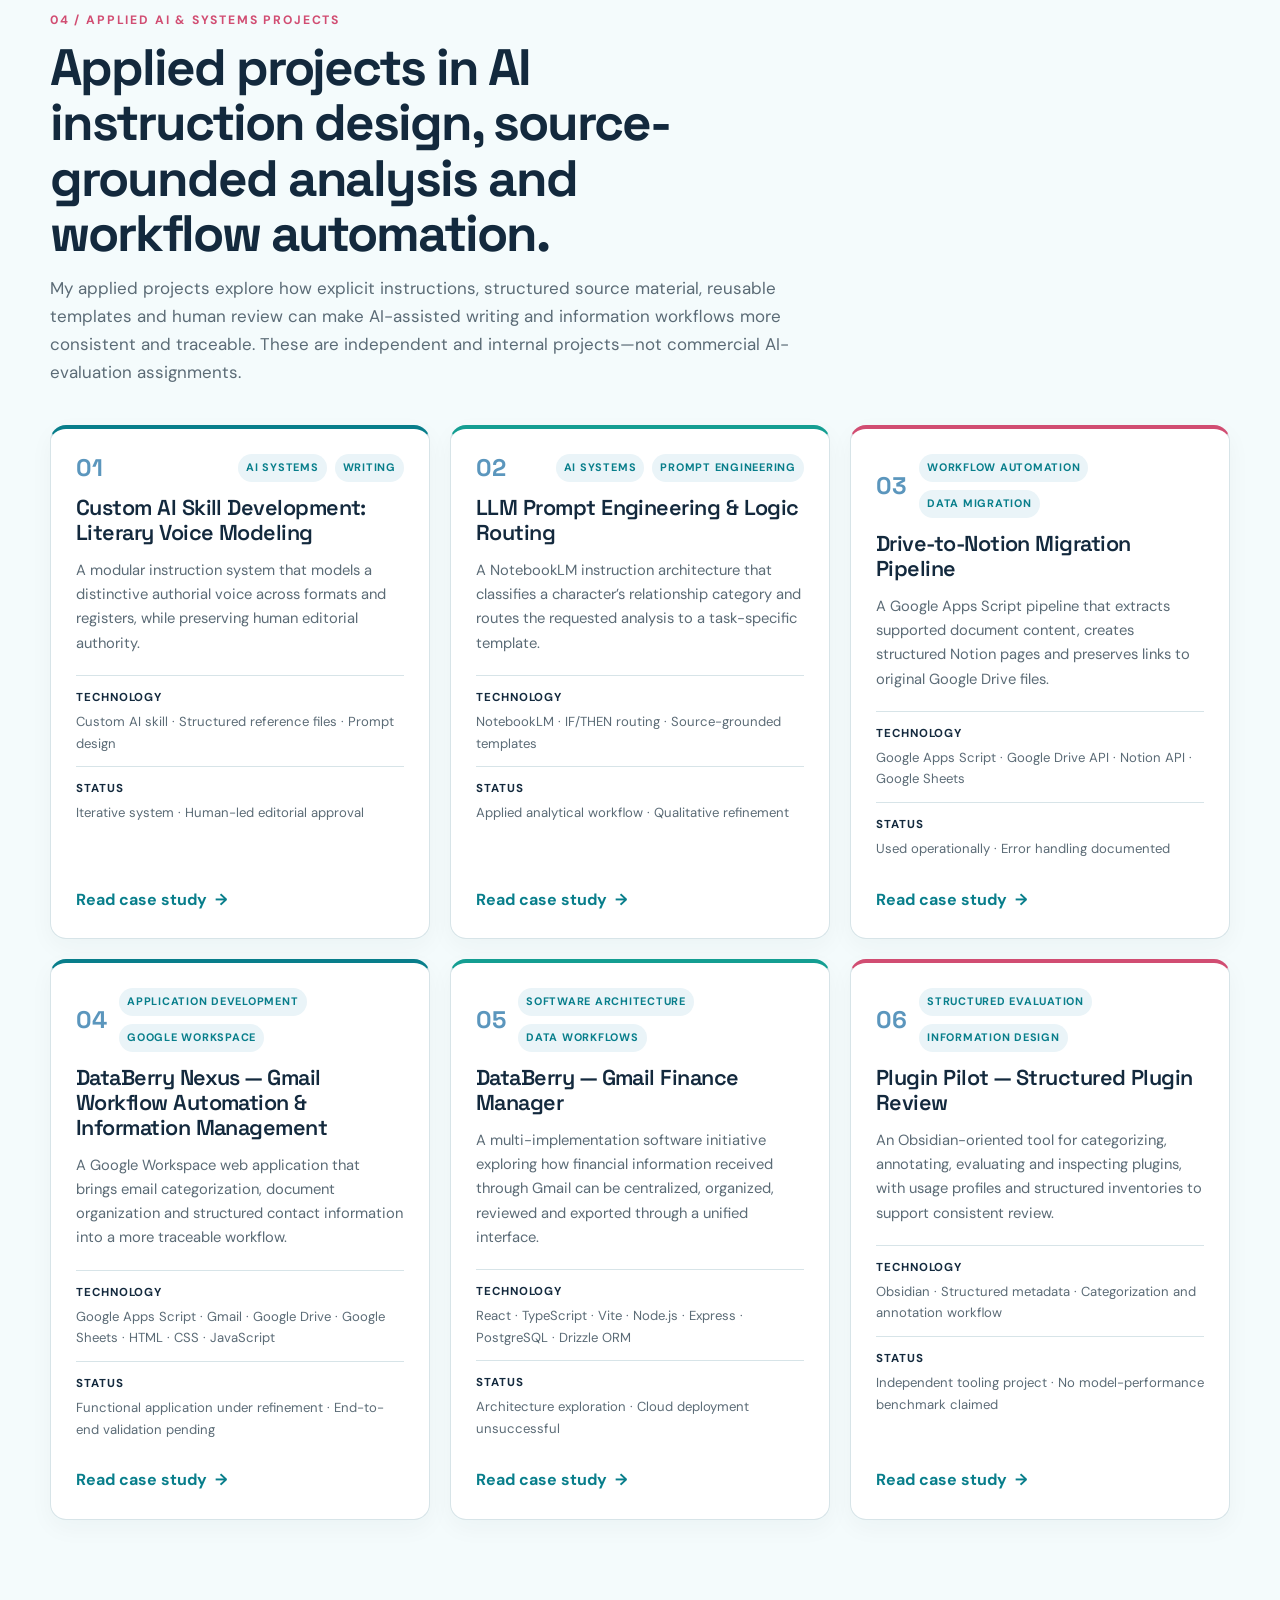
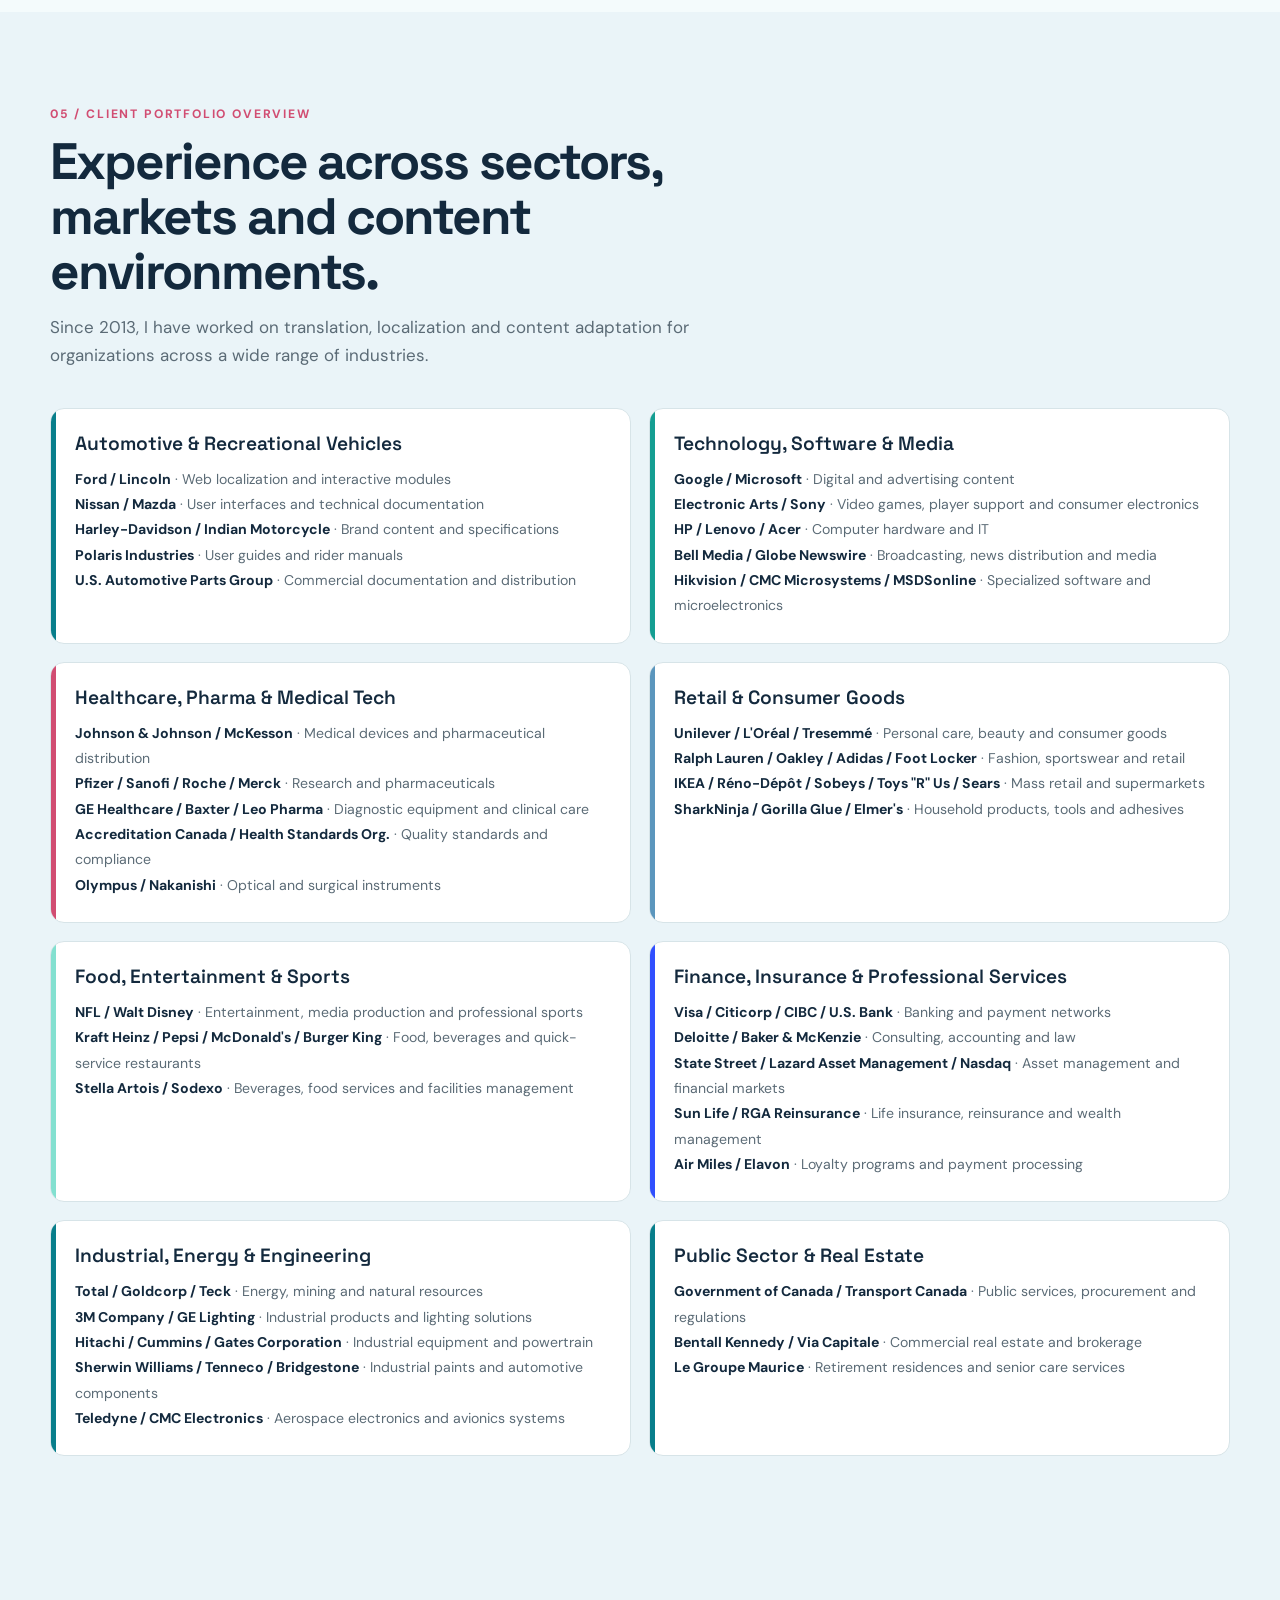
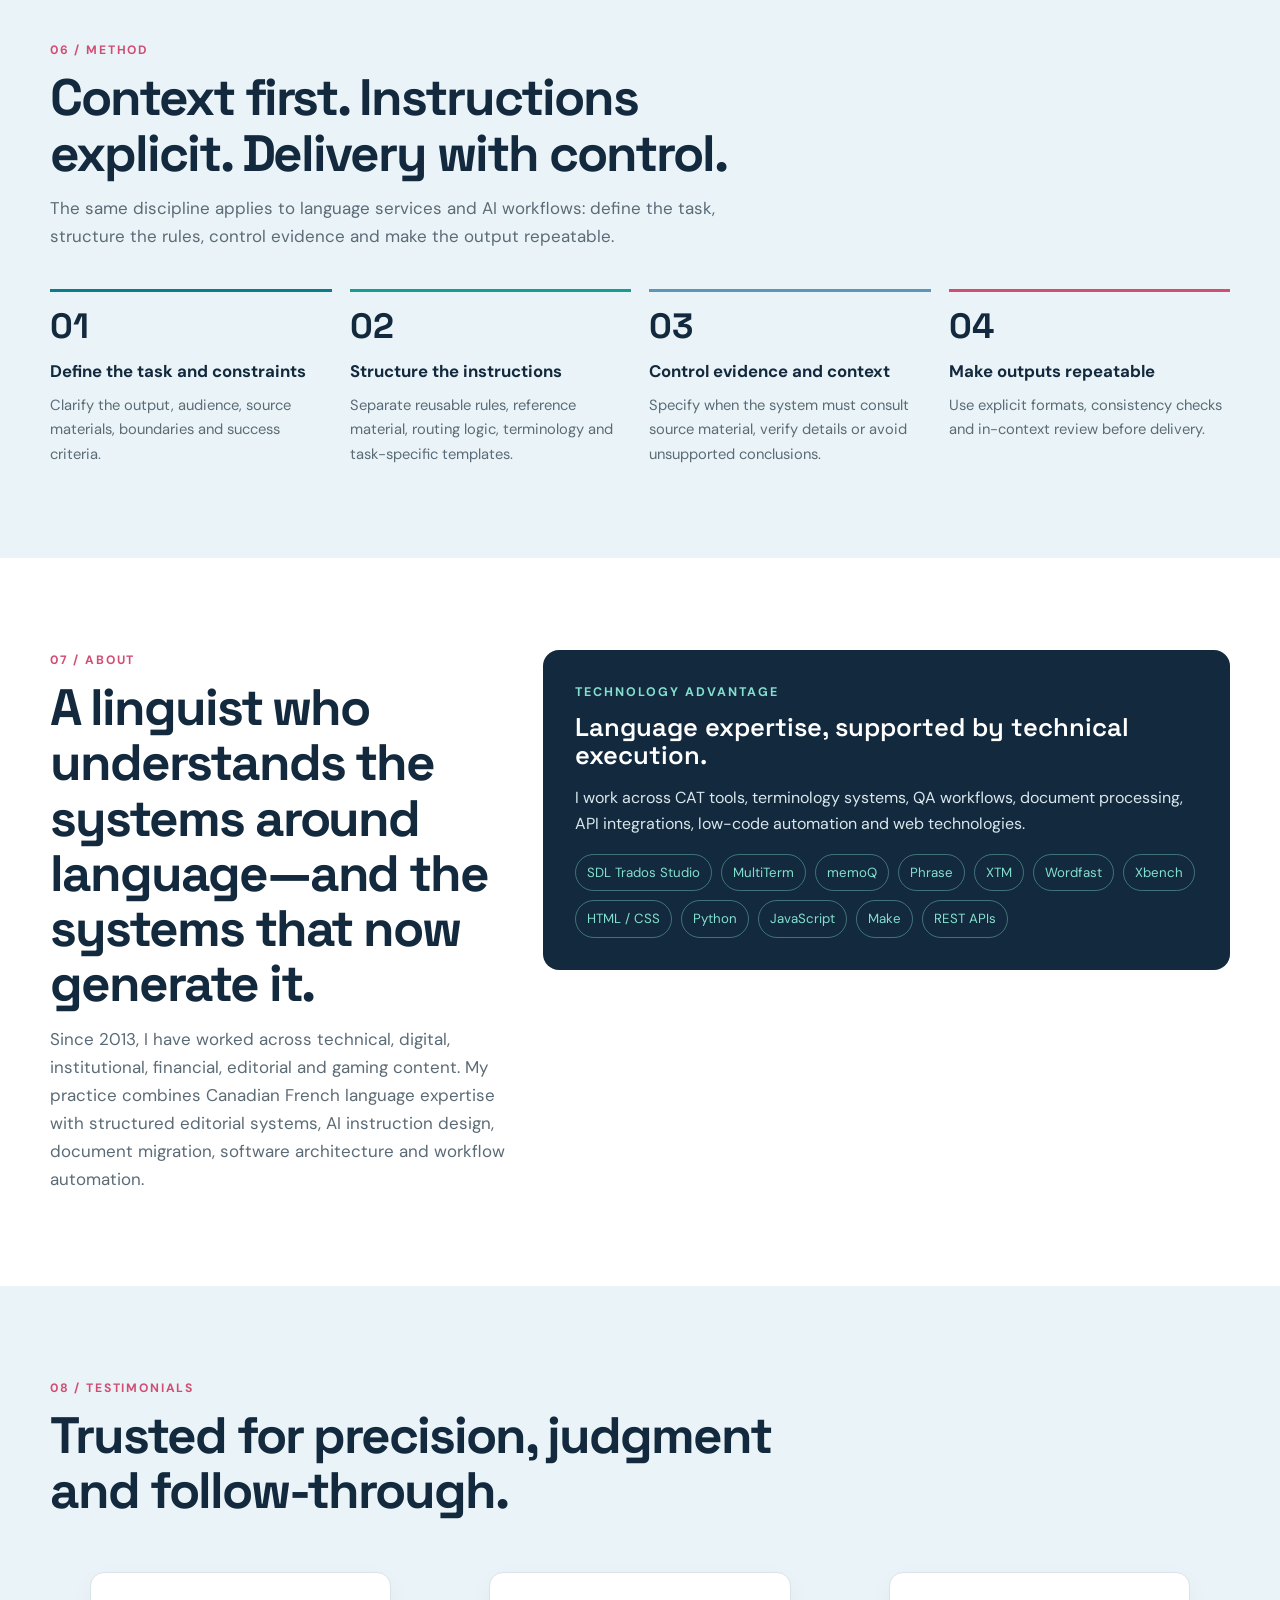
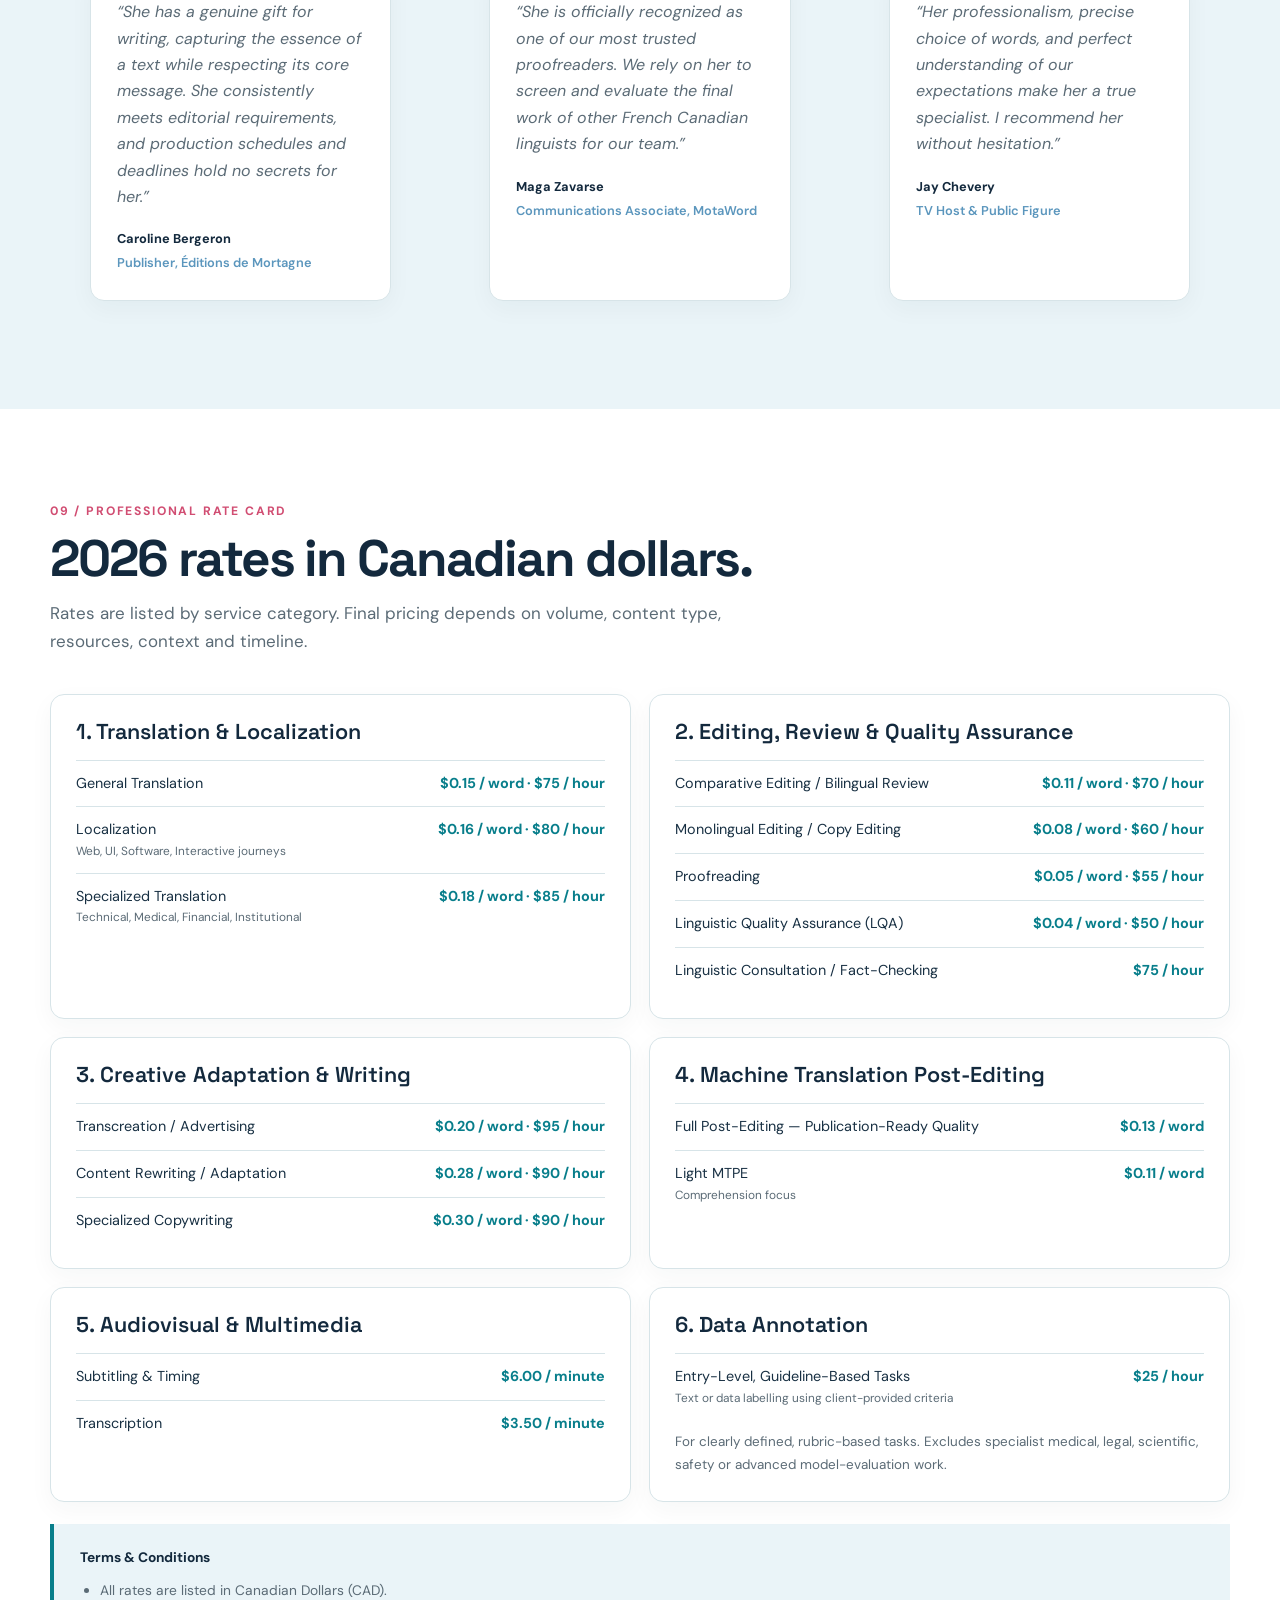
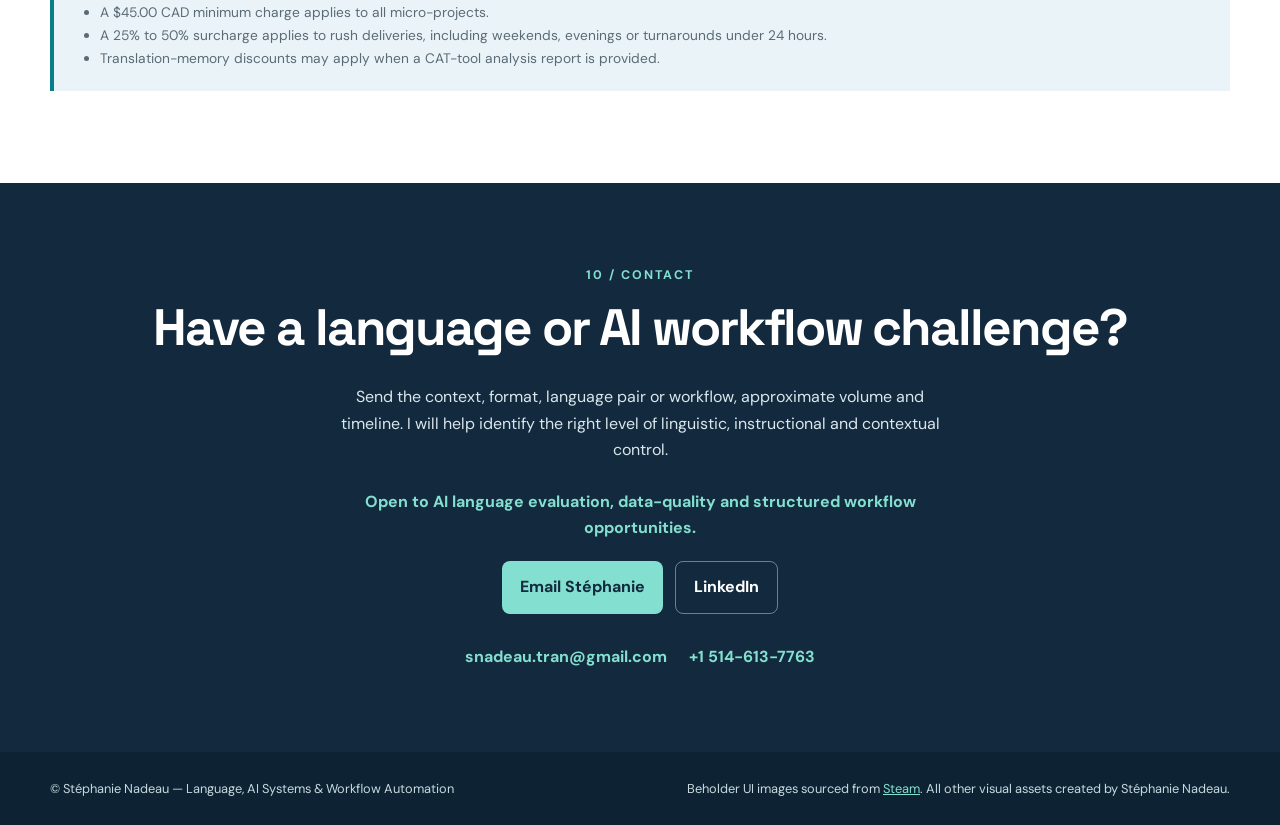
==== commit 26971ff7: "Add files via upload" ====
--- a/index.html
+++ b/index.html
@@ -7,7 +7,7 @@
 <title>Stéphanie Nadeau | Canadian French Language Services & Applied AI</title><link rel="icon" type="image/png" href="assets/logo/symbol.png"><link rel="stylesheet" href="css/styles.css">
 </head>
 <body><a class="skip" href="#main">Skip to content</a>
-<header class="site-nav"><div class="wrap nav-inner"><a href="#top" aria-label="Stéphanie Nadeau home"><img class="nav-logo" src="assets/logo/logo-horizontal.png" alt="Stéphanie Nadeau — Bilingual Linguist and Localization Specialist"></a><button class="menu" aria-label="Open navigation" aria-expanded="false">☰</button><nav class="nav-links" aria-label="Main navigation"><a href="#services">Services</a><a href="#work">Language services</a><a href="#ai">AI & Systems</a><a href="#case-studies">Applied projects</a><a href="#method">Method</a><a href="#clients">Clients</a><a href="#about">About</a><a href="#rates">Rates</a><a class="nav-cta" href="#contact">Contact</a></nav></div></header>
+<header class="site-nav"><div class="wrap nav-inner"><a href="#top" aria-label="Stéphanie Nadeau home"><img class="nav-logo" src="assets/logo/logo-horizontal.png" alt="Stéphanie Nadeau — Bilingual Linguist and Localization Specialist"></a><button class="menu" aria-label="Open navigation" aria-expanded="false">☰</button><nav class="nav-links" aria-label="Main navigation"><a href="#services">Services</a><a href="#work">Selected work</a><a href="#ai">AI & Systems</a><a href="#case-studies">Applied projects</a><a href="#method">Method</a><a href="#clients">Clients</a><a href="#about">About</a><a href="#rates">Rates</a><a class="nav-cta" href="#contact">Contact</a></nav></div></header>
 <main id="main">
 <section id="top" class="hero"><div class="wrap hero-grid"><div><div class="eyebrow">Canadian French · Localization · Linguistic QA · AI Language Evaluation · Data Quality</div><h1>Language systems that work in their <span>real environment.</span></h1><p class="hero-lede">I combine Canadian French language expertise with structured instruction design, linguistic evaluation and workflow automation to make language systems more consistent, context-aware and useful in real workflows.</p><div class="hero-actions"><a class="button primary" href="#case-studies">Explore case studies</a><a class="button secondary" href="#work">View language work</a><a class="button secondary" href="mailto:snadeau.tran@gmail.com?subject=Language%20or%20AI%20inquiry">Start a conversation</a></div></div><div class="hero-mark"><img src="assets/logo/logo-vertical.png" alt="Stéphanie Nadeau logo"></div></div></section>
 <section class="stats" aria-label="Career highlights"><div class="wrap stat-grid"><div class="stat"><strong>5,000+</strong><span>Assignments delivered since 2013</span></div><div class="stat"><strong>200+</strong><span>Brands and organizations</span></div><div class="stat"><strong>12</strong><span>Selected language-service projects</span></div><div class="stat"><strong>360,546</strong><span>Words across selected projects <small>Documented volume across selected language assignments.</small></span></div></div></section>
@@ -25,7 +25,7 @@
 <article class="case"><div class="case-body"><div class="case-meta"><span class="tag">Reinsurance</span><span class="tag">Finance</span></div><h3>RGA</h3><p>Two related mandates requiring stable terminology in a specialized reinsurance context.</p><div class="case-data"><span>EN → FR-CA</span><strong>5,426 words</strong></div><details class="case-details"><summary>Key takeaway</summary><p>In a specialized financial field, terminology must remain precise and stable even when mandates are split across multiple invoices.</p></details></div></article>
 <article class="case"><div class="case-body"><div class="case-meta"><span class="tag">Engineering</span><span class="tag">Proofreading</span></div><h3>WSP Global</h3><p>A fact-based professional review mandate. The type of source document remains undisclosed.</p><div class="case-data"><span>EN → FR-CA</span><strong>4,942 words</strong></div><details class="case-details"><summary>Key takeaway</summary><p>When a client document cannot be reproduced, the evidence can remain factual: client, service, language pair, volume and period.</p></details></div></article>
 <article class="case"><div class="case-body"><div class="case-meta"><span class="tag">Finance</span><span class="tag">Brand control</span></div><h3>U.S. Bank</h3><p>Proofreading informed by the project memory, glossary and the rule that the brand name remain unchanged.</p><div class="case-data"><span>EN-US → FR-CA</span><strong>1,500 words</strong></div><details class="case-details"><summary>Key takeaway</summary><p>Quality proofreading considers the project memory, glossary and brand rules, not grammar alone.</p></details></div></article>
-</div></div></section><section id="ai" class="section ai-section"><div class="wrap"><div class="section-head"><div class="section-kicker">03 / AI & Systems Practice</div><h2>Structured instructions. Language quality. Human oversight.</h2><p class="section-intro">I design and evaluate language-centered AI workflows with explicit instructions, source-grounded constraints, reusable structures and human review points. My focus is not generic automation: it is making language systems more consistent, context-aware and usable.</p></div><div class="ai-capabilities"><article class="ai-capability"><h3>Prompt Engineering & Instruction Architecture</h3><p>Structured system instructions, modular reference files, conditional routing, task-specific templates and explicit output constraints.</p></article><article class="ai-capability"><h3>AI-Assisted Content & Persona Design</h3><p>Reusable AI skills that guide voice, register, structure and context while preserving clear identity and safety boundaries.</p></article><article class="ai-capability"><h3>Language Quality & Evaluation</h3><p>Canadian French expertise, comparative review, terminology control, guideline-based assessment and identification of linguistic inconsistencies.</p></article><article class="ai-capability"><h3>Workflow Automation & Data Structuring</h3><p>Document extraction, API-connected workflows, migration, batch processing, structured records and human-in-the-loop review.</p></article><article class="ai-capability"><h3>Technical Implementation</h3><p>HTML/CSS, Python, JavaScript, Google Apps Script, REST APIs, document automation and structured content formats.</p></article></div></div></section><section id="case-studies" class="section systems-section"><div class="wrap"><div class="section-head"><div class="section-kicker">Applied AI & Systems Projects</div><h2>Applied projects in AI instruction design, source-grounded analysis and workflow automation.</h2><p class="section-intro">My applied projects explore how explicit instructions, structured source material, reusable templates and human review can make AI-assisted writing and information workflows more consistent and traceable. These are independent and internal projects—not commercial AI-evaluation assignments.</p></div><div class="system-grid"><article class="system-card">
+</div></div></section><section id="ai" class="section ai-section"><div class="wrap"><div class="section-head"><div class="section-kicker">03 / AI & Systems Practice</div><h2>Structured instructions. Language quality. Human oversight.</h2><p class="section-intro">I design and evaluate language-centered AI workflows with explicit instructions, source-grounded constraints, reusable structures and human review points. My focus is not generic automation: it is making language systems more consistent, context-aware and usable.</p></div><div class="ai-capabilities"><article class="ai-capability"><h3>Prompt Engineering & Instruction Architecture</h3><p>Structured system instructions, modular reference files, conditional routing, task-specific templates and explicit output constraints.</p></article><article class="ai-capability"><h3>AI-Assisted Content & Persona Design</h3><p>Reusable AI skills that guide voice, register, structure and context while preserving clear identity and safety boundaries.</p></article><article class="ai-capability"><h3>Language Quality & Evaluation</h3><p>Canadian French expertise, comparative review, terminology control, guideline-based assessment and identification of linguistic inconsistencies.</p></article><article class="ai-capability"><h3>Workflow Automation & Data Structuring</h3><p>Document extraction, API-connected workflows, migration, batch processing, structured records and human-in-the-loop review.</p></article><article class="ai-capability"><h3>Technical Implementation</h3><p>HTML/CSS, Python, JavaScript, Google Apps Script, REST APIs, document automation and structured content formats.</p></article></div></div></section><section id="case-studies" class="section systems-section"><div class="wrap"><div class="section-head"><div class="section-kicker">04 / Applied AI &amp; Systems Projects</div><h2>Applied projects in AI instruction design, source-grounded analysis and workflow automation.</h2><p class="section-intro">My applied projects explore how explicit instructions, structured source material, reusable templates and human review can make AI-assisted writing and information workflows more consistent and traceable. These are independent and internal projects—not commercial AI-evaluation assignments.</p></div><div class="system-grid"><article class="system-card">
       <div class="system-card-top"><span class="system-number">01</span><div class="case-meta"><span class="tag">AI systems</span><span class="tag">Writing</span></div></div>
       <h3>Custom AI Skill Development: Literary Voice Modeling</h3>
       <p>A modular instruction system that models a distinctive authorial voice across formats and registers, while preserving human editorial authority.</p>
@@ -53,9 +53,23 @@
       <div class="system-stack"><strong>Technology</strong><span>Google Apps Script · Gmail · Google Drive · Google Sheets · HTML · CSS · JavaScript</span></div>
       <div class="system-status"><strong>Status</strong><span>Functional application under refinement · End-to-end validation pending</span></div>
       <a class="case-link" href="case-studies/databerry-nexus.html">Read case study <span aria-hidden="true">→</span></a>
+    </article><article class="system-card">
+      <div class="system-card-top"><span class="system-number">05</span><div class="case-meta"><span class="tag">Software architecture</span><span class="tag">Data workflows</span></div></div>
+      <h3>DataBerry — Gmail Finance Manager</h3>
+      <p>A multi-implementation software initiative exploring how financial information received through Gmail can be centralized, organized, reviewed and exported through a unified interface.</p>
+      <div class="system-stack"><strong>Technology</strong><span>React · TypeScript · Vite · Node.js · Express · PostgreSQL · Drizzle ORM</span></div>
+      <div class="system-status"><strong>Status</strong><span>Architecture exploration · Cloud deployment unsuccessful</span></div>
+      <a class="case-link" href="case-studies/databerry-gmail-finance-manager.html">Read case study <span aria-hidden="true">→</span></a>
+    </article><article class="system-card">
+      <div class="system-card-top"><span class="system-number">06</span><div class="case-meta"><span class="tag">Structured evaluation</span><span class="tag">Information design</span></div></div>
+      <h3>Plugin Pilot — Structured Plugin Review</h3>
+      <p>An Obsidian-oriented tool for categorizing, annotating, evaluating and inspecting plugins, with usage profiles and structured inventories to support consistent review.</p>
+      <div class="system-stack"><strong>Technology</strong><span>Obsidian · Structured metadata · Categorization and annotation workflow</span></div>
+      <div class="system-status"><strong>Status</strong><span>Independent tooling project · No model-performance benchmark claimed</span></div>
+      <a class="case-link" href="case-studies/plugin-pilot.html">Read case study <span aria-hidden="true">→</span></a>
     </article></div></div></section>
-<section id="clients" class="section"><div class="wrap"><div class="section-head"><div class="section-kicker">04 / Client Portfolio Overview</div><h2>Experience across sectors, markets and content environments.</h2><p class="section-intro">Since 2013, I have worked on translation, localization and content adaptation for organizations across a wide range of industries.</p></div><div class="client-grid"><article class="client-card"><h3>Automotive & Recreational Vehicles</h3><p><strong>Ford / Lincoln</strong> · Web localization and interactive modules<br><strong>Nissan / Mazda</strong> · User interfaces and technical documentation<br><strong>Harley-Davidson / Indian Motorcycle</strong> · Brand content and specifications<br><strong>Polaris Industries</strong> · User guides and rider manuals<br><strong>U.S. Automotive Parts Group</strong> · Commercial documentation and distribution</p></article><article class="client-card"><h3>Technology, Software & Media</h3><p><strong>Google / Microsoft</strong> · Digital and advertising content<br><strong>Electronic Arts / Sony</strong> · Video games, player support and consumer electronics<br><strong>HP / Lenovo / Acer</strong> · Computer hardware and IT<br><strong>Bell Media / Globe Newswire</strong> · Broadcasting, news distribution and media<br><strong>Hikvision / CMC Microsystems / MSDSonline</strong> · Specialized software and microelectronics</p></article><article class="client-card"><h3>Healthcare, Pharma & Medical Tech</h3><p><strong>Johnson & Johnson / McKesson</strong> · Medical devices and pharmaceutical distribution<br><strong>Pfizer / Sanofi / Roche / Merck</strong> · Research and pharmaceuticals<br><strong>GE Healthcare / Baxter / Leo Pharma</strong> · Diagnostic equipment and clinical care<br><strong>Accreditation Canada / Health Standards Org.</strong> · Quality standards and compliance<br><strong>Olympus / Nakanishi</strong> · Optical and surgical instruments</p></article><article class="client-card"><h3>Retail & Consumer Goods</h3><p><strong>Unilever / L'Oréal / Tresemmé</strong> · Personal care, beauty and consumer goods<br><strong>Ralph Lauren / Oakley / Adidas / Foot Locker</strong> · Fashion, sportswear and retail<br><strong>IKEA / Réno-Dépôt / Sobeys / Toys "R" Us / Sears</strong> · Mass retail and supermarkets<br><strong>SharkNinja / Gorilla Glue / Elmer's</strong> · Household products, tools and adhesives</p></article><article class="client-card"><h3>Food, Entertainment & Sports</h3><p><strong>NFL / Walt Disney</strong> · Entertainment, media production and professional sports<br><strong>Kraft Heinz / Pepsi / McDonald's / Burger King</strong> · Food, beverages and quick-service restaurants<br><strong>Stella Artois / Sodexo</strong> · Beverages, food services and facilities management</p></article><article class="client-card"><h3>Finance, Insurance & Professional Services</h3><p><strong>Visa / Citicorp / CIBC / U.S. Bank</strong> · Banking and payment networks<br><strong>Deloitte / Baker & McKenzie</strong> · Consulting, accounting and law<br><strong>State Street / Lazard Asset Management / Nasdaq</strong> · Asset management and financial markets<br><strong>Sun Life / RGA Reinsurance</strong> · Life insurance, reinsurance and wealth management<br><strong>Air Miles / Elavon</strong> · Loyalty programs and payment processing</p></article><article class="client-card"><h3>Industrial, Energy & Engineering</h3><p><strong>Total / Goldcorp / Teck</strong> · Energy, mining and natural resources<br><strong>3M Company / GE Lighting</strong> · Industrial products and lighting solutions<br><strong>Hitachi / Cummins / Gates Corporation</strong> · Industrial equipment and powertrain<br><strong>Sherwin Williams / Tenneco / Bridgestone</strong> · Industrial paints and automotive components<br><strong>Teledyne / CMC Electronics</strong> · Aerospace electronics and avionics systems</p></article><article class="client-card"><h3>Public Sector & Real Estate</h3><p><strong>Government of Canada / Transport Canada</strong> · Public services, procurement and regulations<br><strong>Bentall Kennedy / Via Capitale</strong> · Commercial real estate and brokerage<br><strong>Le Groupe Maurice</strong> · Retirement residences and senior care services</p></article></div></div></section><section id="method" class="section"><div class="wrap"><div class="section-head"><div class="section-kicker">05 / Method</div><h2>Context first. Instructions explicit. Delivery with control.</h2><p class="section-intro">The same discipline applies to language services and AI workflows: define the task, structure the rules, control evidence and make the output repeatable.</p></div><div class="method-grid"><div class="method-step"><b>01</b><h3>Define the task and constraints</h3><p>Clarify the output, audience, source materials, boundaries and success criteria.</p></div><div class="method-step"><b>02</b><h3>Structure the instructions</h3><p>Separate reusable rules, reference material, routing logic, terminology and task-specific templates.</p></div><div class="method-step"><b>03</b><h3>Control evidence and context</h3><p>Specify when the system must consult source material, verify details or avoid unsupported conclusions.</p></div><div class="method-step"><b>04</b><h3>Make outputs repeatable</h3><p>Use explicit formats, consistency checks and in-context review before delivery.</p></div></div></div></section>
-<section id="about" class="section alt"><div class="wrap tech-layout"><div><div class="section-kicker">06 / About</div><h2>A linguist who understands the systems around language—and the systems that now generate it.</h2><p class="section-intro">Since 2013, I have worked across technical, digital, institutional, financial, editorial and gaming content. My practice combines Canadian French language expertise with structured editorial systems, AI instruction design, document migration, software architecture and workflow automation.</p></div><div class="tech-panel"><div class="eyebrow">Technology advantage</div><h3>Language expertise, supported by technical execution.</h3><p>I work across CAT tools, terminology systems, QA workflows, document processing, API integrations, low-code automation and web technologies.</p><div class="tech-list"><span>SDL Trados Studio</span><span>MultiTerm</span><span>memoQ</span><span>Phrase</span><span>XTM</span><span>Wordfast</span><span>Xbench</span><span>HTML / CSS</span><span>Python</span><span>JavaScript</span><span>Make</span><span>REST APIs</span></div></div></div></section>
-<section class="section"><div class="wrap"><div class="section-head"><div class="section-kicker">07 / Testimonials</div><h2>Trusted for precision, judgment and follow-through.</h2></div><div class="quotes"><blockquote class="quote"><p>“She has a genuine gift for writing, capturing the essence of a text while respecting its core message. She consistently meets editorial requirements, and production schedules and deadlines hold no secrets for her.”</p><footer>Caroline Bergeron<span>Publisher, Éditions de Mortagne</span></footer></blockquote><blockquote class="quote"><p>“She is officially recognized as one of our most trusted proofreaders. We rely on her to screen and evaluate the final work of other French Canadian linguists for our team.”</p><footer>Maga Zavarse<span>Communications Associate, MotaWord</span></footer></blockquote><blockquote class="quote"><p>“Her professionalism, precise choice of words, and perfect understanding of our expectations make her a true specialist. I recommend her without hesitation.”</p><footer>Jay Chevery<span>TV Host & Public Figure</span></footer></blockquote></div></div></section>
-<section id="rates" class="section alt"><div class="wrap"><div class="section-head"><div class="section-kicker">08 / Professional Rate Card</div><h2>2026 rates in Canadian dollars.</h2><p class="section-intro">Rates are listed by service category. Final pricing depends on volume, content type, resources, context and timeline.</p></div><div class="rate-grid"><article class="rate-card"><h3>1. Translation & Localization</h3><div class="rate-row"><span>General Translation</span><strong>$0.15 / word · $75 / hour</strong></div><div class="rate-row"><span>Localization <small>Web, UI, Software, Interactive journeys</small></span><strong>$0.16 / word · $80 / hour</strong></div><div class="rate-row"><span>Specialized Translation <small>Technical, Medical, Financial, Institutional</small></span><strong>$0.18 / word · $85 / hour</strong></div></article><article class="rate-card"><h3>2. Editing, Review & Quality Assurance</h3><div class="rate-row"><span>Comparative Editing / Bilingual Review</span><strong>$0.11 / word · $70 / hour</strong></div><div class="rate-row"><span>Monolingual Editing / Copy Editing</span><strong>$0.08 / word · $60 / hour</strong></div><div class="rate-row"><span>Proofreading</span><strong>$0.05 / word · $55 / hour</strong></div><div class="rate-row"><span>Linguistic Quality Assurance (LQA)</span><strong>$0.04 / word · $50 / hour</strong></div><div class="rate-row"><span>Linguistic Consultation / Fact-Checking</span><strong>$75 / hour</strong></div></article><article class="rate-card"><h3>3. Creative Adaptation & Writing</h3><div class="rate-row"><span>Transcreation / Advertising</span><strong>$0.20 / word · $95 / hour</strong></div><div class="rate-row"><span>Content Rewriting / Adaptation</span><strong>$0.28 / word · $90 / hour</strong></div><div class="rate-row"><span>Specialized Copywriting</span><strong>$0.30 / word · $90 / hour</strong></div></article><article class="rate-card"><h3>4. Machine Translation Post-Editing</h3><div class="rate-row"><span>Full Post-Editing — Publication-Ready Quality</span><strong>$0.13 / word</strong></div><div class="rate-row"><span>Light MTPE <small>Comprehension focus</small></span><strong>$0.11 / word</strong></div></article><article class="rate-card"><h3>5. Audiovisual & Multimedia</h3><div class="rate-row"><span>Subtitling & Timing</span><strong>$6.00 / minute</strong></div><div class="rate-row"><span>Transcription</span><strong>$3.50 / minute</strong></div></article><article class="rate-card"><h3>6. Data Annotation</h3><div class="rate-row"><span>Entry-Level, Guideline-Based Tasks <small>Text or data labelling using client-provided criteria</small></span><strong>$25 / hour</strong></div><p class="rate-note">For clearly defined, rubric-based tasks. Excludes specialist medical, legal, scientific, safety or advanced model-evaluation work.</p></article></div><div class="terms"><strong>Terms & Conditions</strong><ul><li>All rates are listed in Canadian Dollars (CAD).</li><li>A $45.00 CAD minimum charge applies to all micro-projects.</li><li>A 25% to 50% surcharge applies to rush deliveries, including weekends, evenings or turnarounds under 24 hours.</li><li>Translation-memory discounts may apply when a CAT-tool analysis report is provided.</li></ul></div></div></section><section id="contact" class="closing"><div class="wrap"><div class="eyebrow">09 / Contact</div><h2>Have a language or AI workflow challenge?</h2><p>Send the context, format, language pair or workflow, approximate volume and timeline. I will help identify the right level of linguistic, instructional and contextual control.</p><p class="contact-note">Open to AI language evaluation, data-quality and structured workflow opportunities.</p><div class="hero-actions" style="justify-content:center"><a class="button primary" href="mailto:snadeau.tran@gmail.com?subject=Localization%20inquiry">Email Stéphanie</a><a class="button secondary" href="https://www.linkedin.com/in/s-nadeau" target="_blank" rel="noopener">LinkedIn</a></div><div class="contact-line"><span>snadeau.tran@gmail.com</span><span>+1 514-613-7763</span></div></div></section>
+<section id="clients" class="section"><div class="wrap"><div class="section-head"><div class="section-kicker">05 / Client Portfolio Overview</div><h2>Experience across sectors, markets and content environments.</h2><p class="section-intro">Since 2013, I have worked on translation, localization and content adaptation for organizations across a wide range of industries.</p></div><div class="client-grid"><article class="client-card"><h3>Automotive & Recreational Vehicles</h3><p><strong>Ford / Lincoln</strong> · Web localization and interactive modules<br><strong>Nissan / Mazda</strong> · User interfaces and technical documentation<br><strong>Harley-Davidson / Indian Motorcycle</strong> · Brand content and specifications<br><strong>Polaris Industries</strong> · User guides and rider manuals<br><strong>U.S. Automotive Parts Group</strong> · Commercial documentation and distribution</p></article><article class="client-card"><h3>Technology, Software & Media</h3><p><strong>Google / Microsoft</strong> · Digital and advertising content<br><strong>Electronic Arts / Sony</strong> · Video games, player support and consumer electronics<br><strong>HP / Lenovo / Acer</strong> · Computer hardware and IT<br><strong>Bell Media / Globe Newswire</strong> · Broadcasting, news distribution and media<br><strong>Hikvision / CMC Microsystems / MSDSonline</strong> · Specialized software and microelectronics</p></article><article class="client-card"><h3>Healthcare, Pharma & Medical Tech</h3><p><strong>Johnson & Johnson / McKesson</strong> · Medical devices and pharmaceutical distribution<br><strong>Pfizer / Sanofi / Roche / Merck</strong> · Research and pharmaceuticals<br><strong>GE Healthcare / Baxter / Leo Pharma</strong> · Diagnostic equipment and clinical care<br><strong>Accreditation Canada / Health Standards Org.</strong> · Quality standards and compliance<br><strong>Olympus / Nakanishi</strong> · Optical and surgical instruments</p></article><article class="client-card"><h3>Retail & Consumer Goods</h3><p><strong>Unilever / L'Oréal / Tresemmé</strong> · Personal care, beauty and consumer goods<br><strong>Ralph Lauren / Oakley / Adidas / Foot Locker</strong> · Fashion, sportswear and retail<br><strong>IKEA / Réno-Dépôt / Sobeys / Toys "R" Us / Sears</strong> · Mass retail and supermarkets<br><strong>SharkNinja / Gorilla Glue / Elmer's</strong> · Household products, tools and adhesives</p></article><article class="client-card"><h3>Food, Entertainment & Sports</h3><p><strong>NFL / Walt Disney</strong> · Entertainment, media production and professional sports<br><strong>Kraft Heinz / Pepsi / McDonald's / Burger King</strong> · Food, beverages and quick-service restaurants<br><strong>Stella Artois / Sodexo</strong> · Beverages, food services and facilities management</p></article><article class="client-card"><h3>Finance, Insurance & Professional Services</h3><p><strong>Visa / Citicorp / CIBC / U.S. Bank</strong> · Banking and payment networks<br><strong>Deloitte / Baker & McKenzie</strong> · Consulting, accounting and law<br><strong>State Street / Lazard Asset Management / Nasdaq</strong> · Asset management and financial markets<br><strong>Sun Life / RGA Reinsurance</strong> · Life insurance, reinsurance and wealth management<br><strong>Air Miles / Elavon</strong> · Loyalty programs and payment processing</p></article><article class="client-card"><h3>Industrial, Energy & Engineering</h3><p><strong>Total / Goldcorp / Teck</strong> · Energy, mining and natural resources<br><strong>3M Company / GE Lighting</strong> · Industrial products and lighting solutions<br><strong>Hitachi / Cummins / Gates Corporation</strong> · Industrial equipment and powertrain<br><strong>Sherwin Williams / Tenneco / Bridgestone</strong> · Industrial paints and automotive components<br><strong>Teledyne / CMC Electronics</strong> · Aerospace electronics and avionics systems</p></article><article class="client-card"><h3>Public Sector & Real Estate</h3><p><strong>Government of Canada / Transport Canada</strong> · Public services, procurement and regulations<br><strong>Bentall Kennedy / Via Capitale</strong> · Commercial real estate and brokerage<br><strong>Le Groupe Maurice</strong> · Retirement residences and senior care services</p></article></div></div></section><section id="method" class="section"><div class="wrap"><div class="section-head"><div class="section-kicker">06 / Method</div><h2>Context first. Instructions explicit. Delivery with control.</h2><p class="section-intro">The same discipline applies to language services and AI workflows: define the task, structure the rules, control evidence and make the output repeatable.</p></div><div class="method-grid"><div class="method-step"><b>01</b><h3>Define the task and constraints</h3><p>Clarify the output, audience, source materials, boundaries and success criteria.</p></div><div class="method-step"><b>02</b><h3>Structure the instructions</h3><p>Separate reusable rules, reference material, routing logic, terminology and task-specific templates.</p></div><div class="method-step"><b>03</b><h3>Control evidence and context</h3><p>Specify when the system must consult source material, verify details or avoid unsupported conclusions.</p></div><div class="method-step"><b>04</b><h3>Make outputs repeatable</h3><p>Use explicit formats, consistency checks and in-context review before delivery.</p></div></div></div></section>
+<section id="about" class="section alt"><div class="wrap tech-layout"><div><div class="section-kicker">07 / About</div><h2>A linguist who understands the systems around language—and the systems that now generate it.</h2><p class="section-intro">Since 2013, I have worked across technical, digital, institutional, financial, editorial and gaming content. My practice combines Canadian French language expertise with structured editorial systems, AI instruction design, document migration, software architecture and workflow automation.</p></div><div class="tech-panel"><div class="eyebrow">Technology advantage</div><h3>Language expertise, supported by technical execution.</h3><p>I work across CAT tools, terminology systems, QA workflows, document processing, API integrations, low-code automation and web technologies.</p><div class="tech-list"><span>SDL Trados Studio</span><span>MultiTerm</span><span>memoQ</span><span>Phrase</span><span>XTM</span><span>Wordfast</span><span>Xbench</span><span>HTML / CSS</span><span>Python</span><span>JavaScript</span><span>Make</span><span>REST APIs</span></div></div></div></section>
+<section class="section"><div class="wrap"><div class="section-head"><div class="section-kicker">08 / Testimonials</div><h2>Trusted for precision, judgment and follow-through.</h2></div><div class="quotes"><blockquote class="quote"><p>“She has a genuine gift for writing, capturing the essence of a text while respecting its core message. She consistently meets editorial requirements, and production schedules and deadlines hold no secrets for her.”</p><footer>Caroline Bergeron<span>Publisher, Éditions de Mortagne</span></footer></blockquote><blockquote class="quote"><p>“She is officially recognized as one of our most trusted proofreaders. We rely on her to screen and evaluate the final work of other French Canadian linguists for our team.”</p><footer>Maga Zavarse<span>Communications Associate, MotaWord</span></footer></blockquote><blockquote class="quote"><p>“Her professionalism, precise choice of words, and perfect understanding of our expectations make her a true specialist. I recommend her without hesitation.”</p><footer>Jay Chevery<span>TV Host & Public Figure</span></footer></blockquote></div></div></section>
+<section id="rates" class="section alt"><div class="wrap"><div class="section-head"><div class="section-kicker">09 / Professional Rate Card</div><h2>2026 rates in Canadian dollars.</h2><p class="section-intro">Rates are listed by service category. Final pricing depends on volume, content type, resources, context and timeline.</p></div><div class="rate-grid"><article class="rate-card"><h3>1. Translation & Localization</h3><div class="rate-row"><span>General Translation</span><strong>$0.15 / word · $75 / hour</strong></div><div class="rate-row"><span>Localization <small>Web, UI, Software, Interactive journeys</small></span><strong>$0.16 / word · $80 / hour</strong></div><div class="rate-row"><span>Specialized Translation <small>Technical, Medical, Financial, Institutional</small></span><strong>$0.18 / word · $85 / hour</strong></div></article><article class="rate-card"><h3>2. Editing, Review & Quality Assurance</h3><div class="rate-row"><span>Comparative Editing / Bilingual Review</span><strong>$0.11 / word · $70 / hour</strong></div><div class="rate-row"><span>Monolingual Editing / Copy Editing</span><strong>$0.08 / word · $60 / hour</strong></div><div class="rate-row"><span>Proofreading</span><strong>$0.05 / word · $55 / hour</strong></div><div class="rate-row"><span>Linguistic Quality Assurance (LQA)</span><strong>$0.04 / word · $50 / hour</strong></div><div class="rate-row"><span>Linguistic Consultation / Fact-Checking</span><strong>$75 / hour</strong></div></article><article class="rate-card"><h3>3. Creative Adaptation & Writing</h3><div class="rate-row"><span>Transcreation / Advertising</span><strong>$0.20 / word · $95 / hour</strong></div><div class="rate-row"><span>Content Rewriting / Adaptation</span><strong>$0.28 / word · $90 / hour</strong></div><div class="rate-row"><span>Specialized Copywriting</span><strong>$0.30 / word · $90 / hour</strong></div></article><article class="rate-card"><h3>4. Machine Translation Post-Editing</h3><div class="rate-row"><span>Full Post-Editing — Publication-Ready Quality</span><strong>$0.13 / word</strong></div><div class="rate-row"><span>Light MTPE <small>Comprehension focus</small></span><strong>$0.11 / word</strong></div></article><article class="rate-card"><h3>5. Audiovisual & Multimedia</h3><div class="rate-row"><span>Subtitling & Timing</span><strong>$6.00 / minute</strong></div><div class="rate-row"><span>Transcription</span><strong>$3.50 / minute</strong></div></article><article class="rate-card"><h3>6. Data Annotation</h3><div class="rate-row"><span>Entry-Level, Guideline-Based Tasks <small>Text or data labelling using client-provided criteria</small></span><strong>$25 / hour</strong></div><p class="rate-note">For clearly defined, rubric-based tasks. Excludes specialist medical, legal, scientific, safety or advanced model-evaluation work.</p></article></div><div class="terms"><strong>Terms & Conditions</strong><ul><li>All rates are listed in Canadian Dollars (CAD).</li><li>A $45.00 CAD minimum charge applies to all micro-projects.</li><li>A 25% to 50% surcharge applies to rush deliveries, including weekends, evenings or turnarounds under 24 hours.</li><li>Translation-memory discounts may apply when a CAT-tool analysis report is provided.</li></ul></div></div></section><section id="contact" class="closing"><div class="wrap"><div class="eyebrow">10 / Contact</div><h2>Have a language or AI workflow challenge?</h2><p>Send the context, format, language pair or workflow, approximate volume and timeline. I will help identify the right level of linguistic, instructional and contextual control.</p><p class="contact-note">Open to AI language evaluation, data-quality and structured workflow opportunities.</p><div class="hero-actions" style="justify-content:center"><a class="button primary" href="mailto:snadeau.tran@gmail.com?subject=Localization%20inquiry">Email Stéphanie</a><a class="button secondary" href="https://www.linkedin.com/in/s-nadeau" target="_blank" rel="noopener">LinkedIn</a></div><div class="contact-line"><span>snadeau.tran@gmail.com</span><span>+1 514-613-7763</span></div></div></section>
 </main><footer class="footer"><div class="wrap footer-inner"><span>© Stéphanie Nadeau — Language, AI Systems & Workflow Automation</span><span>Beholder UI images sourced from <a href="https://store.steampowered.com/app/475550/Beholder/" target="_blank" rel="noopener">Steam</a>. All other visual assets created by Stéphanie Nadeau.</span></div></footer><script src="js/site.js"></script></body></html>
--- a/css/styles.css
+++ b/css/styles.css
@@ -1,8 +1,8 @@
 @import url('https://fonts.googleapis.com/css2?family=DM+Sans:wght@400;500;600;700&family=Space+Grotesk:wght@500;600;700&display=swap');
 :root{--navy:#13293d;--teal:#087e8b;--turq:#149e92;--foam:#83e0d0;--mist:#eaf4f8;--sky:#5b96bd;--pink:#d14d72;--blue:#304ffe;--ink:#183043;--muted:#5b6b76;--white:#fff;--line:#d7e4e8;--shadow:0 18px 50px rgba(19,41,61,.08)}
-*{box-sizing:border-box}html{scroll-behavior:smooth}body{margin:0;color:var(--ink);background:var(--mist);font:16px/1.65 'DM Sans',system-ui,sans-serif;-webkit-font-smoothing:antialiased}a{color:inherit}.wrap{width:min(1180px,calc(100% - 40px));margin:auto}.skip{position:absolute;left:-9999px}.skip:focus{left:16px;top:16px;z-index:100;background:#fff;padding:10px 14px}.site-nav{position:sticky;top:0;z-index:20;background:rgba(255,255,255,.92);backdrop-filter:blur(14px);border-bottom:1px solid rgba(19,41,61,.08)}.nav-inner{height:74px;display:flex;align-items:center;justify-content:space-between;gap:24px}.nav-logo{height:42px;width:auto}.nav-links{display:flex;gap:24px;align-items:center;font-size:.86rem;font-weight:700;color:var(--navy)}.nav-links a{text-decoration:none}.nav-links a:hover,.nav-links a:focus{color:var(--teal)}.nav-cta{background:var(--navy);color:#fff!important;padding:10px 15px;border-radius:8px}.menu{display:none;background:none;border:0;color:var(--navy);font-size:1.5rem}.hero{background:var(--navy);color:#fff;padding:88px 0 76px;position:relative;overflow:hidden}.hero:before,.hero:after{content:"";position:absolute;border-radius:50%;filter:blur(4px);opacity:.25}.hero:before{width:560px;height:560px;right:-180px;top:-280px;background:var(--teal)}.hero:after{width:480px;height:480px;left:-240px;bottom:-300px;background:var(--blue)}.hero-grid{position:relative;z-index:1;display:grid;grid-template-columns:1.25fr .75fr;gap:72px;align-items:center}.eyebrow{color:var(--foam);font-size:.78rem;font-weight:700;letter-spacing:.16em;text-transform:uppercase}.hero h1,.section h2,.card h3,.case h3,.closing h2{font-family:'Space Grotesk',sans-serif;letter-spacing:-.04em}.hero h1{font-size:clamp(2.8rem,6vw,5.8rem);line-height:1.02;margin:14px 0 22px}.hero h1 span{color:var(--foam)}.hero-lede{font-size:1.18rem;max-width:680px;color:#d9e7ed;margin:0 0 30px}.hero-actions{display:flex;gap:12px;flex-wrap:wrap}.button{display:inline-flex;align-items:center;justify-content:center;text-decoration:none;border-radius:8px;padding:12px 18px;font-weight:700;transition:.2s ease}.button.primary{background:var(--foam);color:var(--navy)}.button.secondary{border:1px solid rgba(255,255,255,.4);color:#fff}.button:hover,.button:focus{transform:translateY(-2px);filter:brightness(1.04)}.hero-mark{background:#fff;border-radius:20px;padding:30px;display:flex;align-items:center;justify-content:center;box-shadow:var(--shadow)}.hero-mark img{width:100%;max-width:360px;height:auto}.stats{background:#fff;border-bottom:1px solid var(--line)}.stat-grid{display:grid;grid-template-columns:repeat(4,1fr);gap:1px;background:var(--line)}.stat{background:#fff;padding:28px 22px}.stat strong{display:block;color:var(--teal);font:700 clamp(1.7rem,3vw,2.45rem)/1 'Space Grotesk',sans-serif}.stat span{display:block;margin-top:9px;color:var(--muted);font-size:.78rem;font-weight:700;text-transform:uppercase;letter-spacing:.08em}.section{padding:92px 0}.section.alt{background:#fff}.ai-section{background:#f4fbfc}.ai-capabilities{display:grid;grid-template-columns:repeat(5,1fr);gap:16px}.ai-capability,.ai-project{background:#fff;border:1px solid var(--line);border-radius:14px;box-shadow:0 8px 24px rgba(19,41,61,.04)}.ai-capability{padding:22px;border-top:4px solid var(--teal)}.ai-capability:nth-child(2){border-top-color:var(--turq)}.ai-capability:nth-child(3){border-top-color:var(--sky)}.ai-capability:nth-child(4){border-top-color:var(--pink)}.ai-capability:nth-child(5){border-top-color:var(--blue)}.ai-capability h3{font:600 1.05rem/1.15 "Space Grotesk",sans-serif;color:var(--navy);margin:0 0 10px}.ai-capability p,.ai-project p,.ai-project li{color:var(--muted);font-size:.9rem}.ai-capability p{margin:0}.ai-project-head{margin:52px 0 22px}.ai-project-head h3{font:600 1.8rem/1.1 "Space Grotesk",sans-serif;color:var(--navy);margin:8px 0 0}.ai-project-grid{display:grid;grid-template-columns:repeat(2,1fr);gap:20px}.ai-project{padding:25px}.ai-project h3{font:600 1.45rem/1.12 "Space Grotesk",sans-serif;color:var(--navy);margin:10px 0}.project-status{color:var(--teal);font-size:.68rem;font-weight:700;letter-spacing:.07em;text-transform:uppercase}.ai-project ul{margin:15px 0 0;padding-left:20px}.ai-project li{margin:6px 0}.contact-note{color:var(--foam)!important;font-weight:700;margin:0 auto 20px!important}.section-head{max-width:740px;margin-bottom:38px}.section-kicker{color:var(--pink);font-size:.76rem;font-weight:700;letter-spacing:.15em;text-transform:uppercase}.section h2{font-size:clamp(2rem,4vw,3.4rem);line-height:1.08;color:var(--navy);margin:10px 0 14px}.section-intro{font-size:1.06rem;color:var(--muted);margin:0}.services{display:grid;grid-template-columns:repeat(3,1fr);gap:18px}.card,.case,.quote,.rate-card{background:#fff;border:1px solid var(--line);border-radius:14px;box-shadow:0 8px 24px rgba(19,41,61,.04)}.card{padding:28px;position:relative;overflow:hidden}.card:before{content:"";position:absolute;inset:0 auto 0 0;width:5px;background:var(--teal)}.card:nth-child(2):before{background:var(--turq)}.card:nth-child(3):before{background:var(--sky)}.card:nth-child(4):before{background:var(--pink)}.card:nth-child(5):before{background:var(--blue)}.card:nth-child(6):before{background:var(--foam)}.card h3{font-size:1.3rem;line-height:1.15;color:var(--navy);margin:0 0 12px}.card p{color:var(--muted);margin:0}.case-grid{display:grid;grid-template-columns:repeat(3,1fr);gap:20px;align-items:stretch}.case{overflow:hidden;display:flex;flex-direction:column}.case-body{flex:1}.case-media{height:190px;background:var(--navy);display:flex;align-items:center;justify-content:center;overflow:hidden}.case-media img{width:100%;height:100%;object-fit:cover}.case-media.duo{gap:10px;padding:14px}.case-media.duo img{width:50%;height:100%;object-fit:contain;background:#fff}.case-body{padding:22px}.case-meta{display:flex;gap:8px;flex-wrap:wrap;margin-bottom:10px}.tag{font-size:.68rem;font-weight:700;letter-spacing:.07em;text-transform:uppercase;padding:5px 8px;border-radius:999px;background:var(--mist);color:var(--teal)}.case h3{font-size:1.5rem;line-height:1.1;margin:0 0 10px;color:var(--navy)}.case p{color:var(--muted);margin:0 0 14px}.case-data{display:flex;justify-content:space-between;gap:15px;border-top:1px solid var(--line);padding-top:14px;font-size:.82rem}.case-data strong{color:var(--teal)}.case-details{margin-top:14px;border-top:1px solid var(--line);padding-top:14px}.case-details summary{cursor:pointer;font-weight:700;color:var(--navy)}.case-details p{font-size:.9rem;margin-top:10px}.method-grid{display:grid;grid-template-columns:repeat(4,1fr);gap:18px}.method-step{border-top:3px solid var(--teal);padding-top:16px}.method-step:nth-child(2){border-color:var(--turq)}.method-step:nth-child(3){border-color:var(--sky)}.method-step:nth-child(4){border-color:var(--pink)}.method-step b{font:700 2.2rem/1 'Space Grotesk',sans-serif;color:var(--navy)}.method-step h3{color:var(--navy);font-size:1.05rem;margin:12px 0 7px}.method-step p{color:var(--muted);font-size:.92rem;margin:0}.tech-layout{display:grid;grid-template-columns:.8fr 1.2fr;gap:35px;align-items:start}.tech-panel{background:var(--navy);color:#fff;border-radius:16px;padding:32px}.tech-panel h3{font:600 1.6rem/1.1 'Space Grotesk',sans-serif;margin:10px 0}.tech-panel p{color:#d9e7ed}.tech-list{display:flex;flex-wrap:wrap;gap:9px}.tech-list span{border:1px solid rgba(131,224,208,.4);color:var(--foam);border-radius:999px;padding:7px 11px;font-size:.83rem}.quotes{display:grid;grid-template-columns:repeat(3,1fr);gap:18px}.quote{padding:26px}.quote p{font-size:1rem;font-style:italic;color:var(--muted);margin:0 0 18px}.quote footer{font-size:.8rem;font-weight:700;color:var(--navy)}.quote footer span{display:block;color:var(--sky);font-weight:600;margin-top:3px}.rate-layout{display:grid;grid-template-columns:1fr 1fr;gap:20px}.rate-grid{display:grid;grid-template-columns:repeat(2,1fr);gap:18px}.rate-grid .rate-card{height:100%}.rate-row span{display:flex;flex-direction:column}.rate-row small{color:var(--muted);font-size:.74rem}.terms{margin-top:22px;padding:22px 26px;background:var(--mist);border-left:4px solid var(--teal);color:var(--muted);font-size:.86rem}.terms strong{color:var(--navy)}.terms ul{margin:10px 0 0;padding-left:20px}.client-grid{display:grid;grid-template-columns:repeat(2,1fr);gap:18px}.client-card{background:#fff;border:1px solid var(--line);border-radius:14px;padding:24px;position:relative;overflow:hidden}.client-card:before{content:"";position:absolute;inset:0 auto 0 0;width:5px;background:var(--teal)}.client-card:nth-child(2):before{background:var(--turq)}.client-card:nth-child(3):before{background:var(--pink)}.client-card:nth-child(4):before{background:var(--sky)}.client-card:nth-child(5):before{background:var(--foam)}.client-card:nth-child(6):before{background:var(--blue)}.client-card h3{font:600 1.2rem/1.15 "Space Grotesk",sans-serif;color:var(--navy);margin:0 0 12px}.client-card p{margin:0;color:var(--muted);font-size:.88rem;line-height:1.8}.client-card p strong{color:var(--navy)}.contact-line{margin-top:30px}.rate-card{padding:25px}.rate-card h3{font:600 1.35rem/1.1 'Space Grotesk',sans-serif;color:var(--navy);margin:0 0 16px}.rate-row{display:flex;justify-content:space-between;gap:20px;border-top:1px solid var(--line);padding:11px 0;font-size:.9rem}.rate-row strong{color:var(--teal);white-space:nowrap}.fine-print{color:var(--muted);font-size:.83rem;margin-top:17px}.closing{padding:82px 0;background:var(--navy);color:#fff;text-align:center}.closing h2{font-size:clamp(2rem,4vw,3.6rem);margin:0 auto 14px}.closing p{color:#d9e7ed;max-width:620px;margin:0 auto 25px}.contact-line{display:flex;justify-content:center;gap:22px;flex-wrap:wrap;color:var(--foam);font-weight:700}.footer{background:#0d2334;color:#c7d9df;padding:26px 0;font-size:.8rem}.footer-inner{display:flex;justify-content:space-between;gap:20px;flex-wrap:wrap}.footer a{color:var(--foam)}
-@media(max-width:900px){.hero-grid,.tech-layout{grid-template-columns:1fr}.hero-mark{max-width:460px}.services{grid-template-columns:repeat(2,1fr)}.ai-capabilities{grid-template-columns:repeat(2,1fr)}.ai-project-grid{grid-template-columns:1fr}.case-grid{grid-template-columns:repeat(2,1fr)}.rate-grid,.client-grid{grid-template-columns:1fr}.method-grid{grid-template-columns:repeat(2,1fr)}.quotes{grid-template-columns:1fr}.nav-links{gap:13px;font-size:.76rem}}
-@media(max-width:650px){.wrap{width:min(100% - 28px,1180px)}.nav-inner{height:66px}.nav-logo{max-width:190px;height:auto}.menu{display:block}.nav-links{display:none;position:absolute;top:65px;left:0;right:0;background:#fff;padding:15px 20px;flex-direction:column;align-items:stretch;border-bottom:1px solid var(--line)}.nav-links.open{display:flex}.nav-links a{padding:8px}.nav-cta{text-align:center}.hero{padding:65px 0 58px}.hero-grid{gap:34px}.hero h1{font-size:3rem}.hero-lede{font-size:1.04rem}.stat-grid{grid-template-columns:repeat(2,1fr)}.stat{padding:22px 15px}.section{padding:65px 0}.services,.case-grid,.rate-layout,.ai-capabilities,.ai-project-grid{grid-template-columns:1fr}.method-grid{grid-template-columns:1fr 1fr}.case-media{height:205px}.footer-inner{display:block}.footer-inner>*{margin:5px 0}}
+*{box-sizing:border-box}html{scroll-behavior:smooth}body{margin:0;color:var(--ink);background:var(--mist);font:16px/1.65 'DM Sans',system-ui,sans-serif;-webkit-font-smoothing:antialiased}a{color:inherit}.wrap{width:min(1180px,calc(100% - 40px));margin:auto}.skip{position:absolute;left:-9999px}.skip:focus{left:16px;top:16px;z-index:100;background:#fff;padding:10px 14px}.site-nav{position:sticky;top:0;z-index:20;background:rgba(255,255,255,.92);backdrop-filter:blur(14px);border-bottom:1px solid rgba(19,41,61,.08)}.nav-inner{height:78px;display:flex;align-items:center;justify-content:space-between;gap:20px;width:min(1440px,calc(100% - 48px))}.nav-logo{height:42px;width:auto;flex:0 0 auto}.nav-links{display:flex;gap:clamp(10px,1.05vw,17px);align-items:center;font-size:clamp(.76rem,.83vw,.84rem);font-weight:700;color:var(--navy);white-space:nowrap}.nav-links a{text-decoration:none;flex:0 0 auto}.nav-links a:hover,.nav-links a:focus{color:var(--teal)}.nav-cta{background:var(--navy);color:#fff!important;padding:10px 15px;border-radius:8px}.menu{display:none;background:none;border:0;color:var(--navy);font-size:1.5rem}.hero{background:var(--navy);color:#fff;padding:88px 0 76px;position:relative;overflow:hidden}.hero:before,.hero:after{content:"";position:absolute;border-radius:50%;filter:blur(4px);opacity:.25}.hero:before{width:560px;height:560px;right:-180px;top:-280px;background:var(--teal)}.hero:after{width:480px;height:480px;left:-240px;bottom:-300px;background:var(--blue)}.hero-grid{position:relative;z-index:1;display:grid;grid-template-columns:1.25fr .75fr;gap:72px;align-items:center}.eyebrow{color:var(--foam);font-size:.78rem;font-weight:700;letter-spacing:.16em;text-transform:uppercase}.hero h1,.section h2,.card h3,.case h3,.closing h2{font-family:'Space Grotesk',sans-serif;letter-spacing:-.04em}.hero h1{font-size:clamp(2.8rem,6vw,5.8rem);line-height:1.02;margin:14px 0 22px}.hero h1 span{color:var(--foam)}.hero-lede{font-size:1.18rem;max-width:680px;color:#d9e7ed;margin:0 0 30px}.hero-actions{display:flex;gap:12px;flex-wrap:wrap}.button{display:inline-flex;align-items:center;justify-content:center;text-decoration:none;border-radius:8px;padding:12px 18px;font-weight:700;transition:.2s ease}.button.primary{background:var(--foam);color:var(--navy)}.button.secondary{border:1px solid rgba(255,255,255,.4);color:#fff}.button:hover,.button:focus{transform:translateY(-2px);filter:brightness(1.04)}.hero-mark{background:#fff;border-radius:20px;padding:30px;display:flex;align-items:center;justify-content:center;box-shadow:var(--shadow)}.hero-mark img{width:100%;max-width:360px;height:auto}.stats{background:#fff;border-bottom:1px solid var(--line)}.stat-grid{display:grid;grid-template-columns:repeat(4,1fr);gap:1px;background:var(--line)}.stat{background:#fff;padding:28px 22px}.stat strong{display:block;color:var(--teal);font:700 clamp(1.7rem,3vw,2.45rem)/1 'Space Grotesk',sans-serif}.stat span{display:block;margin-top:9px;color:var(--muted);font-size:.78rem;font-weight:700;text-transform:uppercase;letter-spacing:.08em}.section{padding:92px 0}.section.alt{background:#fff}.ai-section{background:#f4fbfc}.ai-capabilities{display:grid;grid-template-columns:repeat(5,1fr);gap:16px}.ai-capability,.ai-project{background:#fff;border:1px solid var(--line);border-radius:14px;box-shadow:0 8px 24px rgba(19,41,61,.04)}.ai-capability{padding:22px;border-top:4px solid var(--teal)}.ai-capability:nth-child(2){border-top-color:var(--turq)}.ai-capability:nth-child(3){border-top-color:var(--sky)}.ai-capability:nth-child(4){border-top-color:var(--pink)}.ai-capability:nth-child(5){border-top-color:var(--blue)}.ai-capability h3{font:600 1.05rem/1.15 "Space Grotesk",sans-serif;color:var(--navy);margin:0 0 10px}.ai-capability p,.ai-project p,.ai-project li{color:var(--muted);font-size:.9rem}.ai-capability p{margin:0}.ai-project-head{margin:52px 0 22px}.ai-project-head h3{font:600 1.8rem/1.1 "Space Grotesk",sans-serif;color:var(--navy);margin:8px 0 0}.ai-project-grid{display:grid;grid-template-columns:repeat(2,1fr);gap:20px}.ai-project{padding:25px}.ai-project h3{font:600 1.45rem/1.12 "Space Grotesk",sans-serif;color:var(--navy);margin:10px 0}.project-status{color:var(--teal);font-size:.68rem;font-weight:700;letter-spacing:.07em;text-transform:uppercase}.ai-project ul{margin:15px 0 0;padding-left:20px}.ai-project li{margin:6px 0}.contact-note{color:var(--foam)!important;font-weight:700;margin:0 auto 20px!important}.section-head{max-width:740px;margin-bottom:38px}.section-kicker{color:var(--pink);font-size:.76rem;font-weight:700;letter-spacing:.15em;text-transform:uppercase}.section h2{font-size:clamp(2rem,4vw,3.4rem);line-height:1.08;color:var(--navy);margin:10px 0 14px}.section-intro{font-size:1.06rem;color:var(--muted);margin:0}.services{display:grid;grid-template-columns:repeat(3,1fr);gap:18px}.card,.case,.quote,.rate-card{background:#fff;border:1px solid var(--line);border-radius:14px;box-shadow:0 8px 24px rgba(19,41,61,.04)}.card{padding:28px;position:relative;overflow:hidden}.card:before{content:"";position:absolute;inset:0 auto 0 0;width:5px;background:var(--teal)}.card:nth-child(2):before{background:var(--turq)}.card:nth-child(3):before{background:var(--sky)}.card:nth-child(4):before{background:var(--pink)}.card:nth-child(5):before{background:var(--blue)}.card:nth-child(6):before{background:var(--foam)}.card h3{font-size:1.3rem;line-height:1.15;color:var(--navy);margin:0 0 12px}.card p{color:var(--muted);margin:0}.case-grid{display:grid;grid-template-columns:repeat(3,1fr);gap:20px;align-items:stretch}.case{overflow:hidden;display:flex;flex-direction:column}.case-body{flex:1}.case-media{height:190px;background:var(--navy);display:flex;align-items:center;justify-content:center;overflow:hidden}.case-media img{width:100%;height:100%;object-fit:cover}.case-media.duo{gap:10px;padding:14px}.case-media.duo img{width:50%;height:100%;object-fit:contain;background:#fff}.case-body{padding:22px}.case-meta{display:flex;gap:8px;flex-wrap:wrap;margin-bottom:10px}.tag{font-size:.68rem;font-weight:700;letter-spacing:.07em;text-transform:uppercase;padding:5px 8px;border-radius:999px;background:var(--mist);color:var(--teal)}.case h3{font-size:1.5rem;line-height:1.1;margin:0 0 10px;color:var(--navy)}.case p{color:var(--muted);margin:0 0 14px}.case-data{display:flex;justify-content:space-between;gap:15px;border-top:1px solid var(--line);padding-top:14px;font-size:.82rem}.case-data strong{color:var(--teal)}.case-details{margin-top:14px;border-top:1px solid var(--line);padding-top:14px}.case-details summary{cursor:pointer;font-weight:700;color:var(--navy)}.case-details p{font-size:.9rem;margin-top:10px}.method-grid{display:grid;grid-template-columns:repeat(4,1fr);gap:18px}.method-step{border-top:3px solid var(--teal);padding-top:16px}.method-step:nth-child(2){border-color:var(--turq)}.method-step:nth-child(3){border-color:var(--sky)}.method-step:nth-child(4){border-color:var(--pink)}.method-step b{font:700 2.2rem/1 'Space Grotesk',sans-serif;color:var(--navy)}.method-step h3{color:var(--navy);font-size:1.05rem;margin:12px 0 7px}.method-step p{color:var(--muted);font-size:.92rem;margin:0}.tech-layout{display:grid;grid-template-columns:.8fr 1.2fr;gap:35px;align-items:start}.tech-panel{background:var(--navy);color:#fff;border-radius:16px;padding:32px}.tech-panel h3{font:600 1.6rem/1.1 'Space Grotesk',sans-serif;margin:10px 0}.tech-panel p{color:#d9e7ed}.tech-list{display:flex;flex-wrap:wrap;gap:9px}.tech-list span{border:1px solid rgba(131,224,208,.4);color:var(--foam);border-radius:999px;padding:7px 11px;font-size:.83rem}.quotes{display:grid;grid-template-columns:repeat(3,1fr);gap:18px}.quote{padding:26px}.quote p{font-size:1rem;font-style:italic;color:var(--muted);margin:0 0 18px}.quote footer{font-size:.8rem;font-weight:700;color:var(--navy)}.quote footer span{display:block;color:var(--sky);font-weight:600;margin-top:3px}.rate-layout{display:grid;grid-template-columns:1fr 1fr;gap:20px}.rate-grid{display:grid;grid-template-columns:repeat(2,1fr);gap:18px}.rate-grid .rate-card{height:100%}.rate-row span{display:flex;flex-direction:column}.rate-row small{color:var(--muted);font-size:.74rem}.terms{margin-top:22px;padding:22px 26px;background:var(--mist);border-left:4px solid var(--teal);color:var(--muted);font-size:.86rem}.terms strong{color:var(--navy)}.terms ul{margin:10px 0 0;padding-left:20px}.client-grid{display:grid;grid-template-columns:repeat(2,1fr);gap:18px}.client-card{background:#fff;border:1px solid var(--line);border-radius:14px;padding:24px;position:relative;overflow:hidden}.client-card:before{content:"";position:absolute;inset:0 auto 0 0;width:5px;background:var(--teal)}.client-card:nth-child(2):before{background:var(--turq)}.client-card:nth-child(3):before{background:var(--pink)}.client-card:nth-child(4):before{background:var(--sky)}.client-card:nth-child(5):before{background:var(--foam)}.client-card:nth-child(6):before{background:var(--blue)}.client-card h3{font:600 1.2rem/1.15 "Space Grotesk",sans-serif;color:var(--navy);margin:0 0 12px}.client-card p{margin:0;color:var(--muted);font-size:.88rem;line-height:1.8}.client-card p strong{color:var(--navy)}.contact-line{margin-top:30px}.rate-card{padding:25px}.rate-card h3{font:600 1.35rem/1.1 'Space Grotesk',sans-serif;color:var(--navy);margin:0 0 16px}.rate-row{display:flex;justify-content:space-between;gap:20px;border-top:1px solid var(--line);padding:11px 0;font-size:.9rem}.rate-row strong{color:var(--teal);white-space:nowrap}.fine-print{color:var(--muted);font-size:.83rem;margin-top:17px}.closing{padding:82px 0;background:var(--navy);color:#fff;text-align:center}.closing h2{font-size:clamp(2rem,4vw,3.6rem);margin:0 auto 14px}.closing p{color:#d9e7ed;max-width:620px;margin:0 auto 25px}.contact-line{display:flex;justify-content:center;gap:22px;flex-wrap:wrap;color:var(--foam);font-weight:700}.footer{background:#0d2334;color:#c7d9df;padding:26px 0;font-size:.8rem}.footer-inner{display:flex;justify-content:space-between;gap:20px;flex-wrap:wrap}.footer a{color:var(--foam)}
+@media(max-width:1100px){.nav-inner{height:74px}.menu{display:block}.nav-links{display:none;position:absolute;top:73px;left:0;right:0;background:#fff;padding:16px max(24px,calc((100% - 1180px)/2));flex-direction:column;align-items:stretch;gap:2px;border-bottom:1px solid var(--line);box-shadow:0 12px 24px rgba(19,41,61,.08);white-space:normal;font-size:.92rem}.nav-links.open{display:flex}.nav-links a{padding:9px 4px}.nav-cta{text-align:center;margin-top:6px}.hero-grid,.tech-layout{grid-template-columns:1fr}.hero-mark{max-width:460px}.services{grid-template-columns:repeat(2,1fr)}.ai-capabilities{grid-template-columns:repeat(2,1fr)}.ai-project-grid{grid-template-columns:1fr}.case-grid{grid-template-columns:repeat(2,1fr)}.rate-grid,.client-grid{grid-template-columns:1fr}.method-grid{grid-template-columns:repeat(2,1fr)}.quotes{grid-template-columns:1fr}}
+@media(max-width:650px){.wrap{width:min(100% - 28px,1180px)}.nav-inner{height:66px}.nav-logo{max-width:190px;height:auto}.hero{padding:65px 0 58px}.hero-grid{gap:34px}.hero h1{font-size:3rem}.hero-lede{font-size:1.04rem}.stat-grid{grid-template-columns:repeat(2,1fr)}.stat{padding:22px 15px}.section{padding:65px 0}.services,.case-grid,.rate-layout,.ai-capabilities,.ai-project-grid{grid-template-columns:1fr}.method-grid{grid-template-columns:1fr 1fr}.case-media{height:205px}.footer-inner{display:block}.footer-inner>*{margin:5px 0}}
 @media(prefers-reduced-motion:reduce){html{scroll-behavior:auto}.button{transition:none}.button:hover,.button:focus{transform:none}}
 :focus-visible{outline:3px solid var(--pink);outline-offset:3px}
 
@@ -62,3 +62,10 @@
 .sidebar-card .button{width:100%;text-align:center}
 @media(max-width:1000px){.system-grid{grid-template-columns:repeat(2,minmax(0,1fr))}.case-detail-layout{grid-template-columns:minmax(0,1fr) 260px;gap:28px}}
 @media(max-width:760px){.system-grid{grid-template-columns:1fr}.case-hero{padding:52px 0 44px}.case-hero-meta{grid-template-columns:1fr}.case-detail-layout{grid-template-columns:1fr}.case-sidebar{position:static;grid-row:1}.case-sidebar .sidebar-card{padding:20px}.case-detail-content{padding:42px 0 60px}.detail-section h2{font-size:1.45rem}}
+
+/* Small content refinements for portfolio metrics and the rate card */
+.stat span small{display:block;margin-top:5px;font-size:.72rem;line-height:1.45;opacity:.85}
+.rate-note{margin:12px 0 0;color:var(--muted);font-size:.84rem;line-height:1.65}
+.case-screenshot{margin:26px 0 30px;padding:0}
+.case-screenshot img{display:block;width:100%;height:auto;border:1px solid var(--line);border-radius:12px}
+.case-screenshot figcaption{margin-top:9px;color:var(--muted);font-size:.82rem;line-height:1.6}
